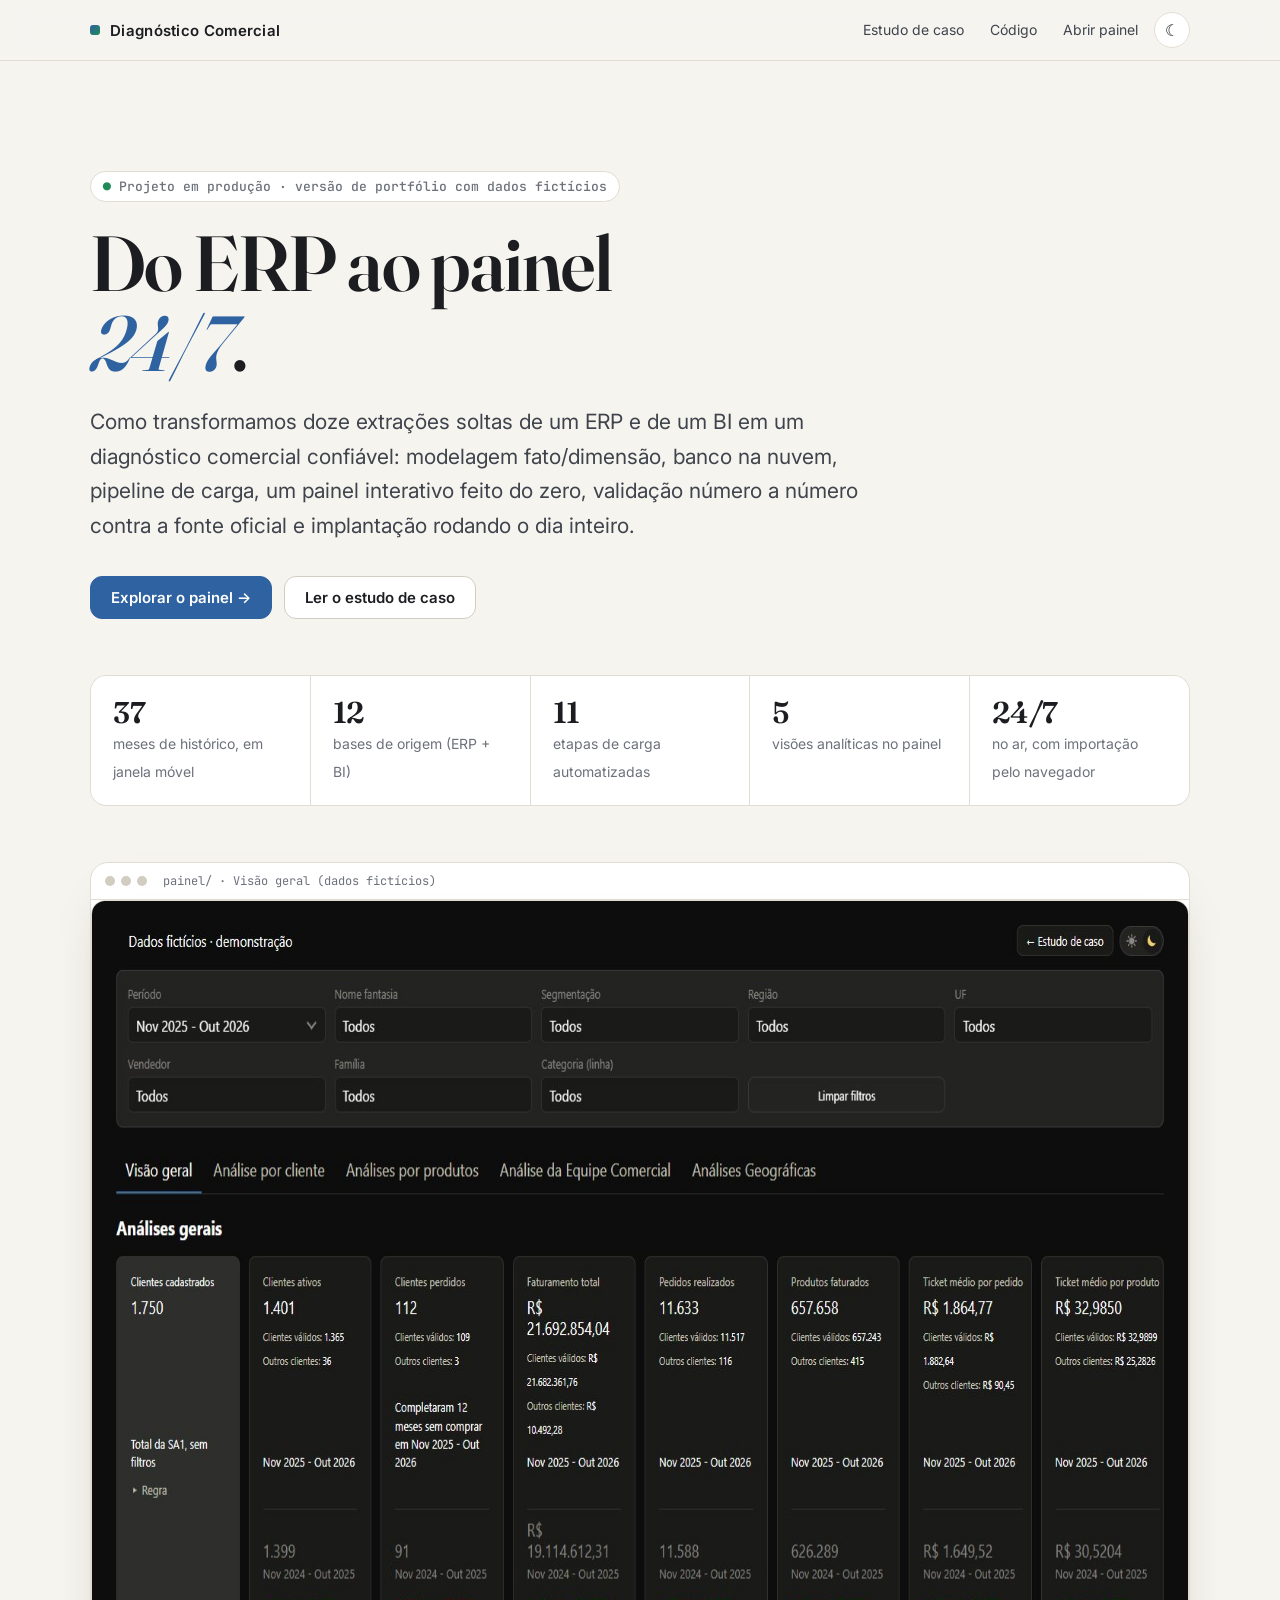
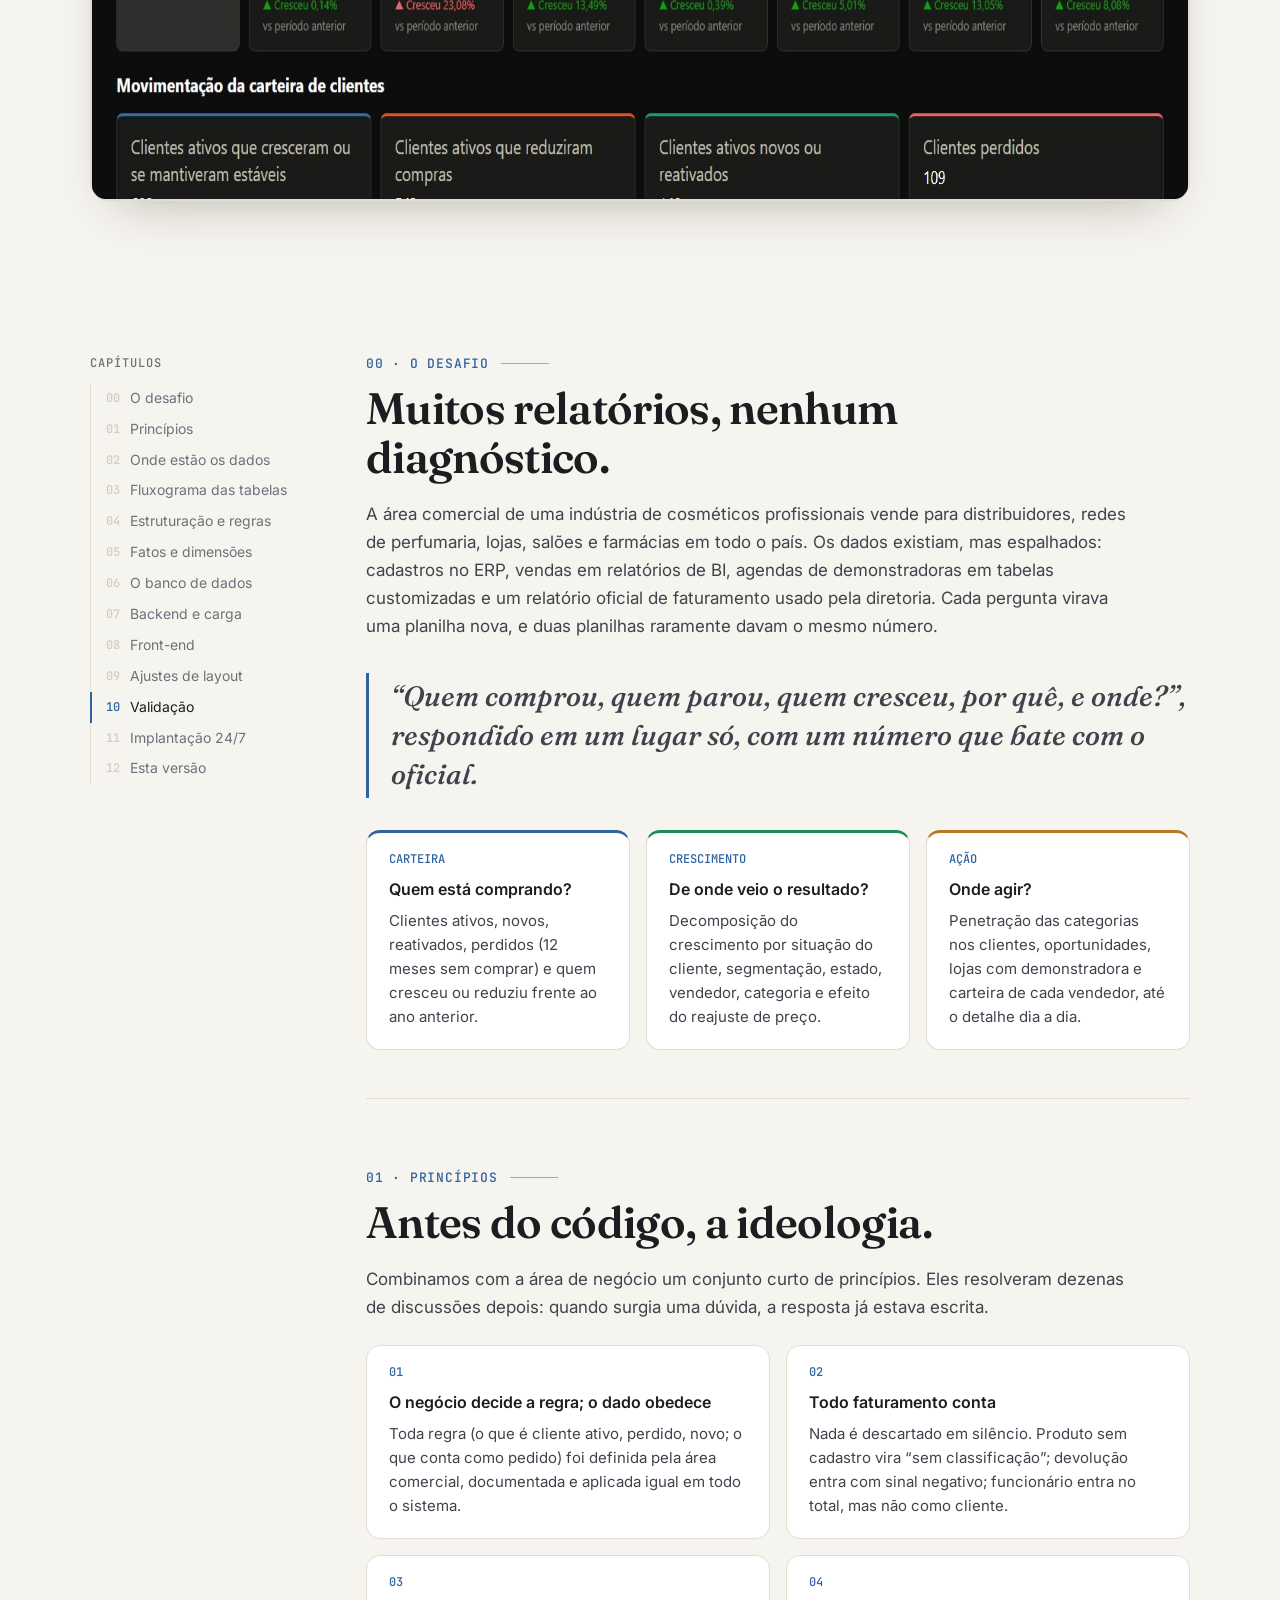
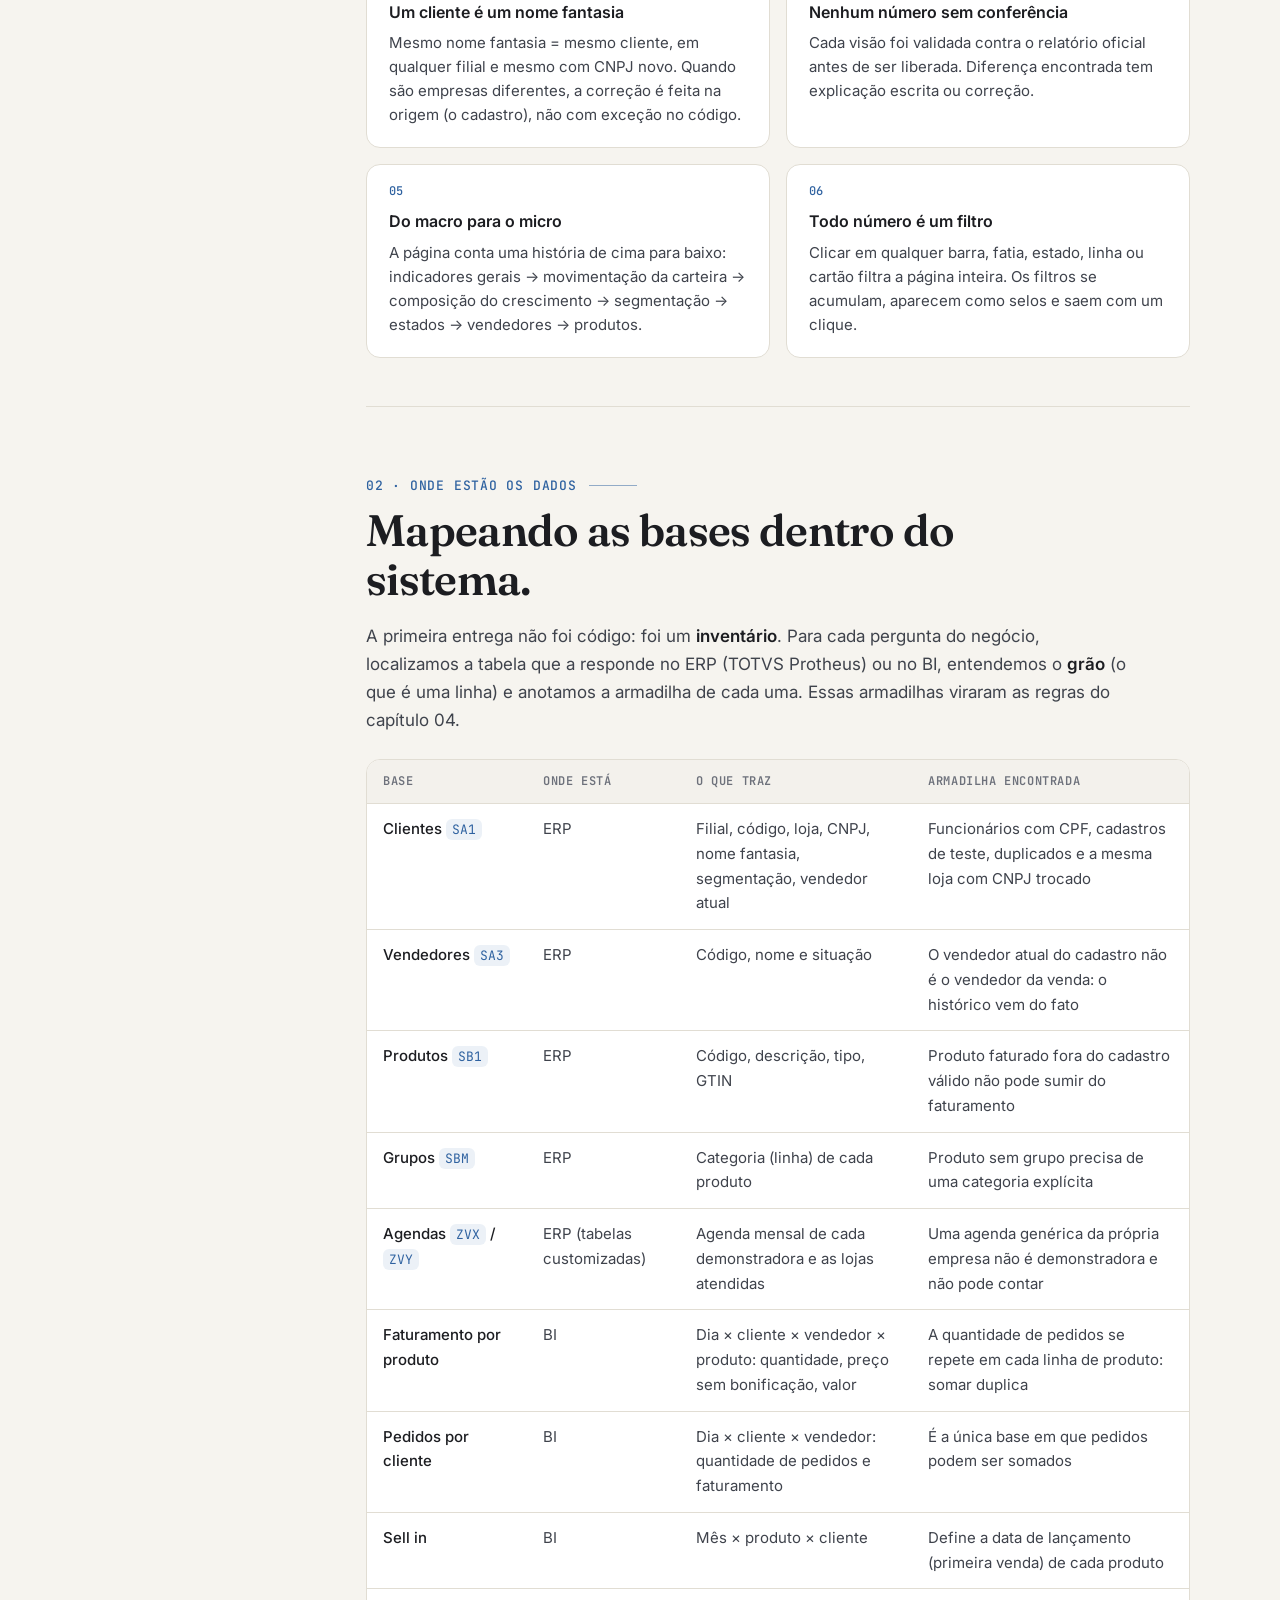
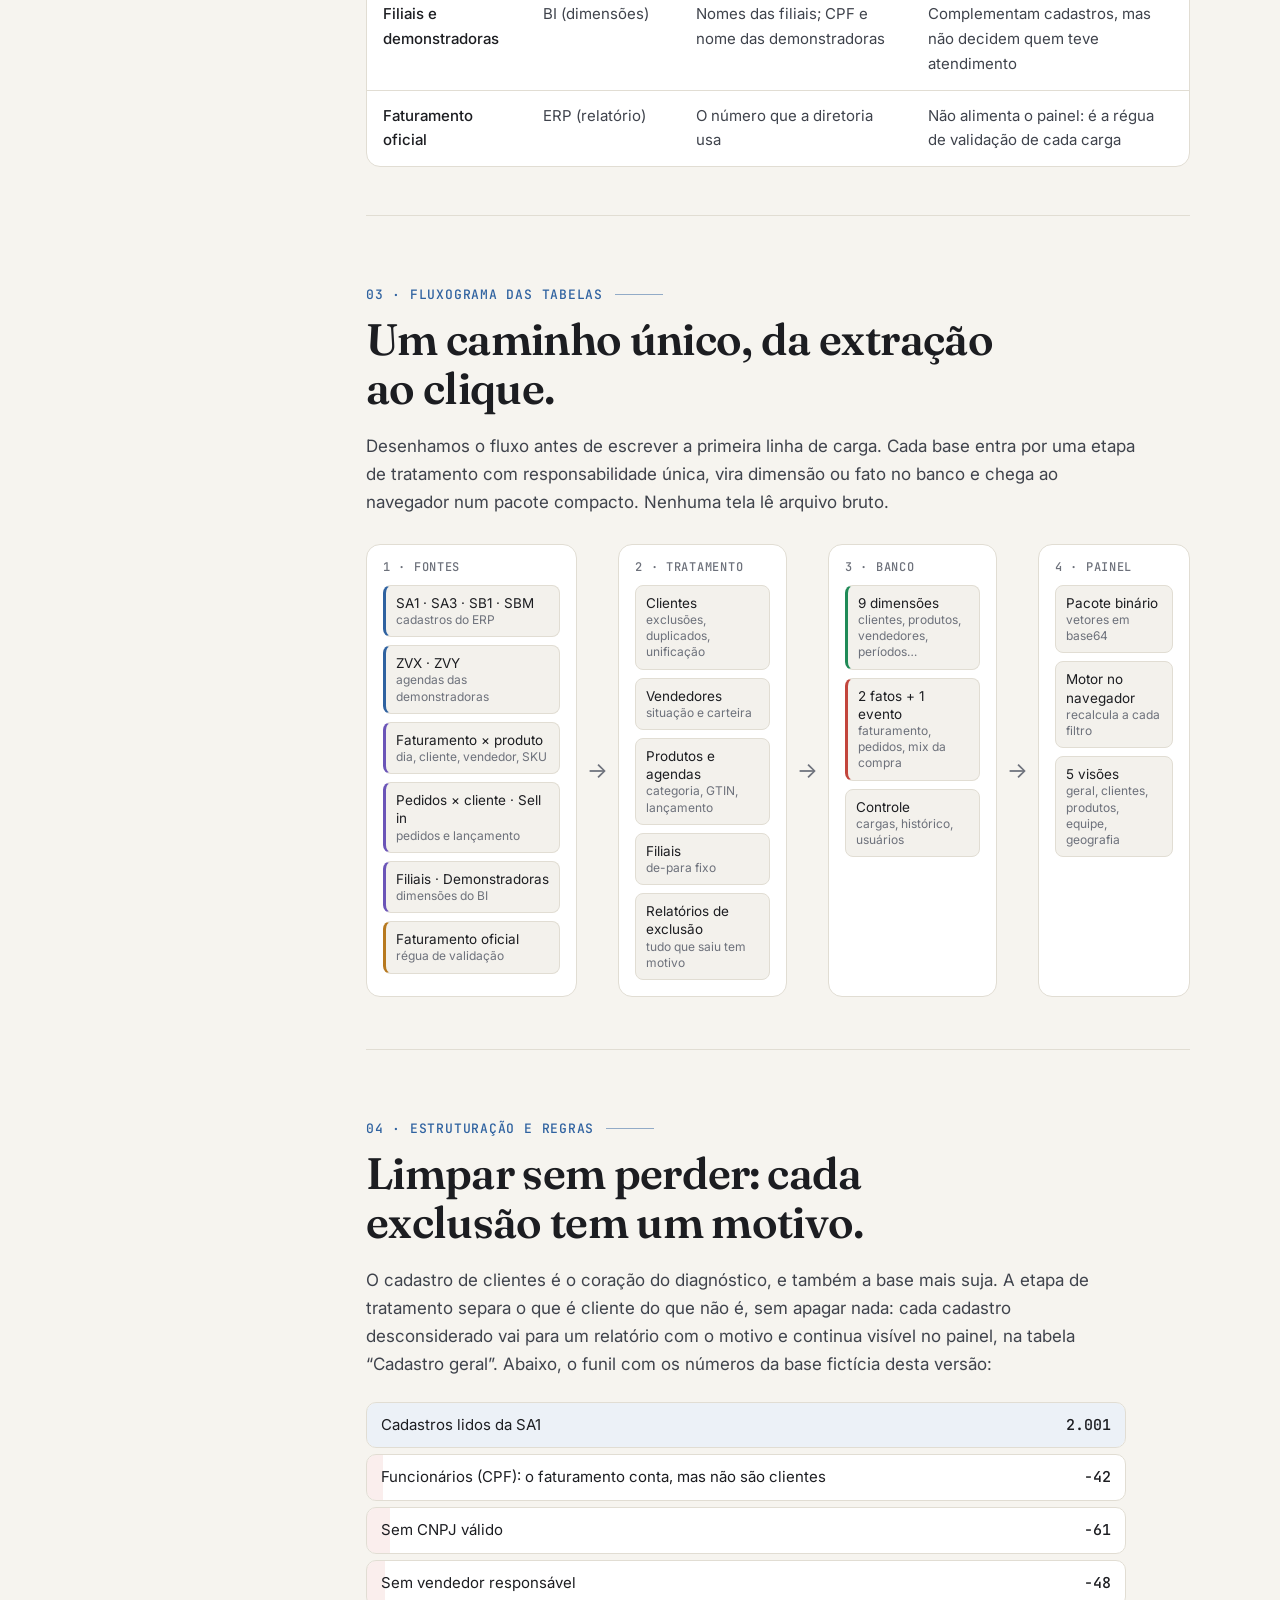
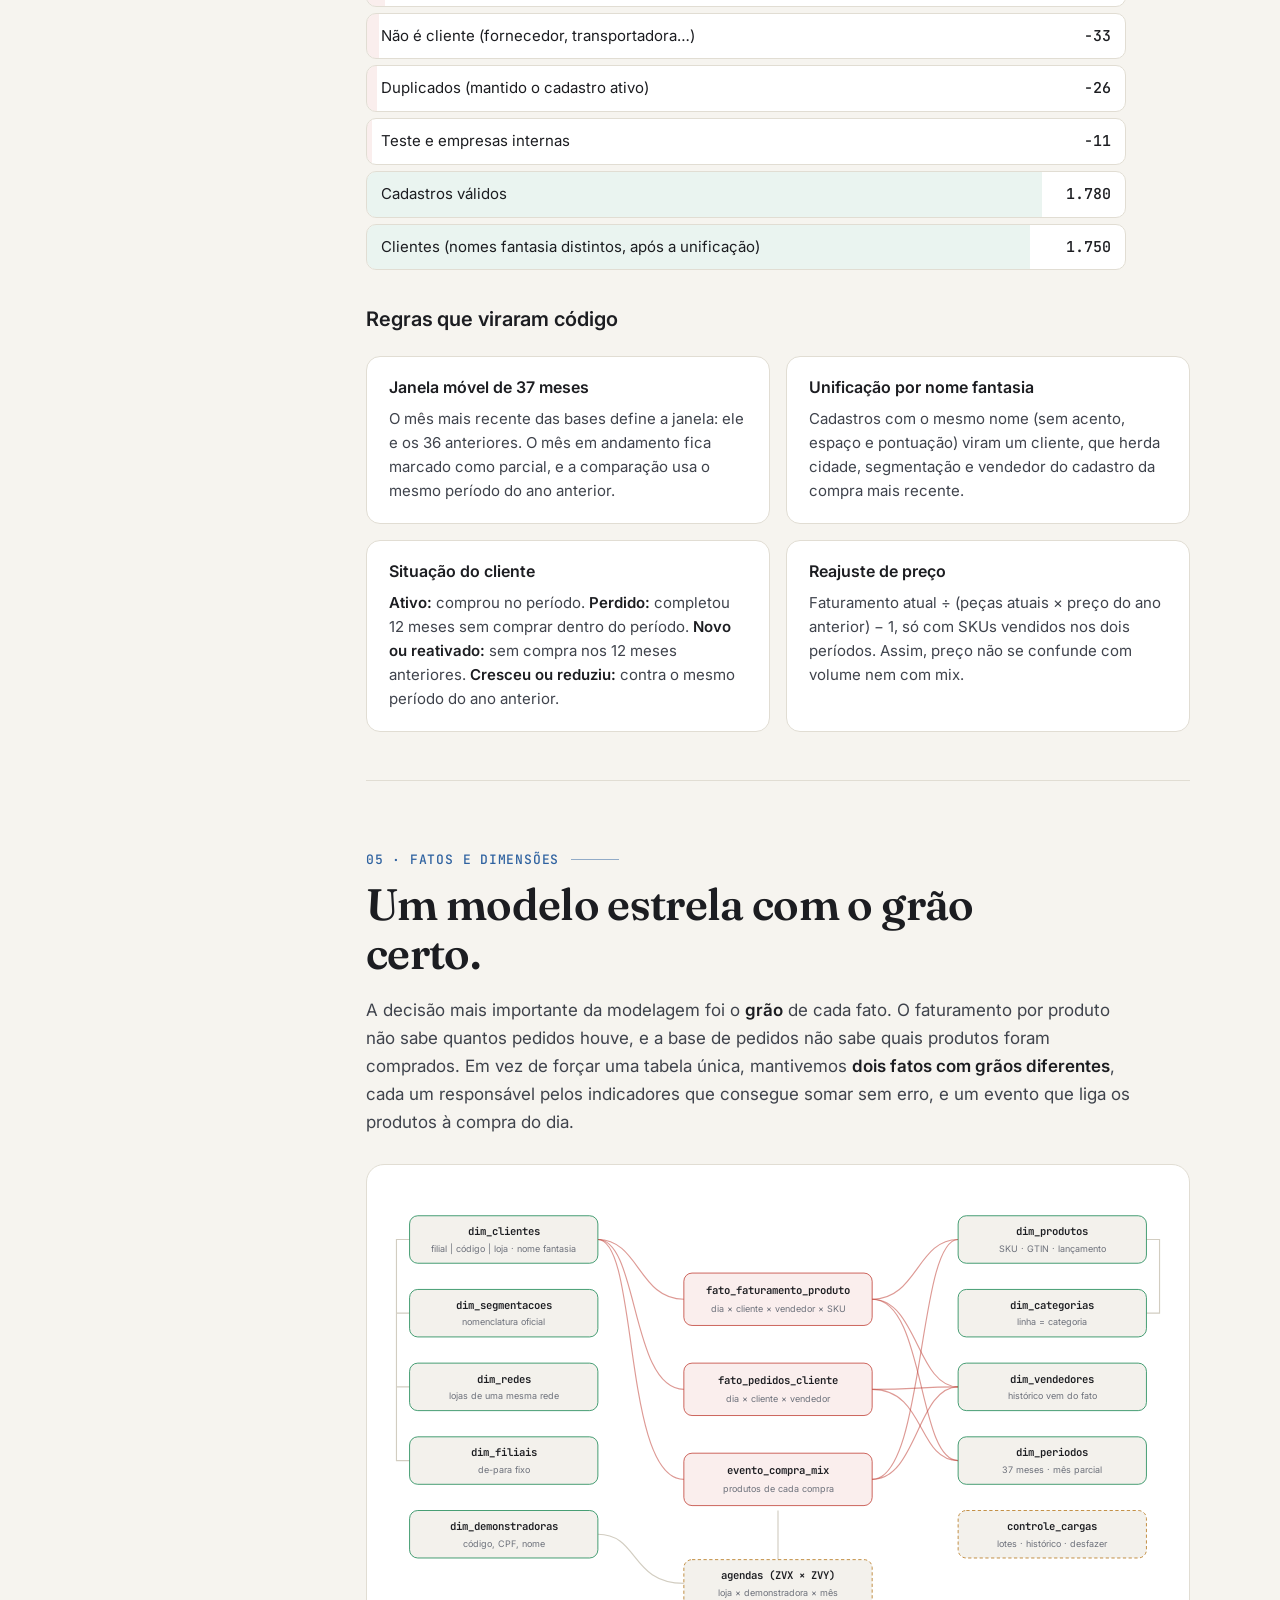
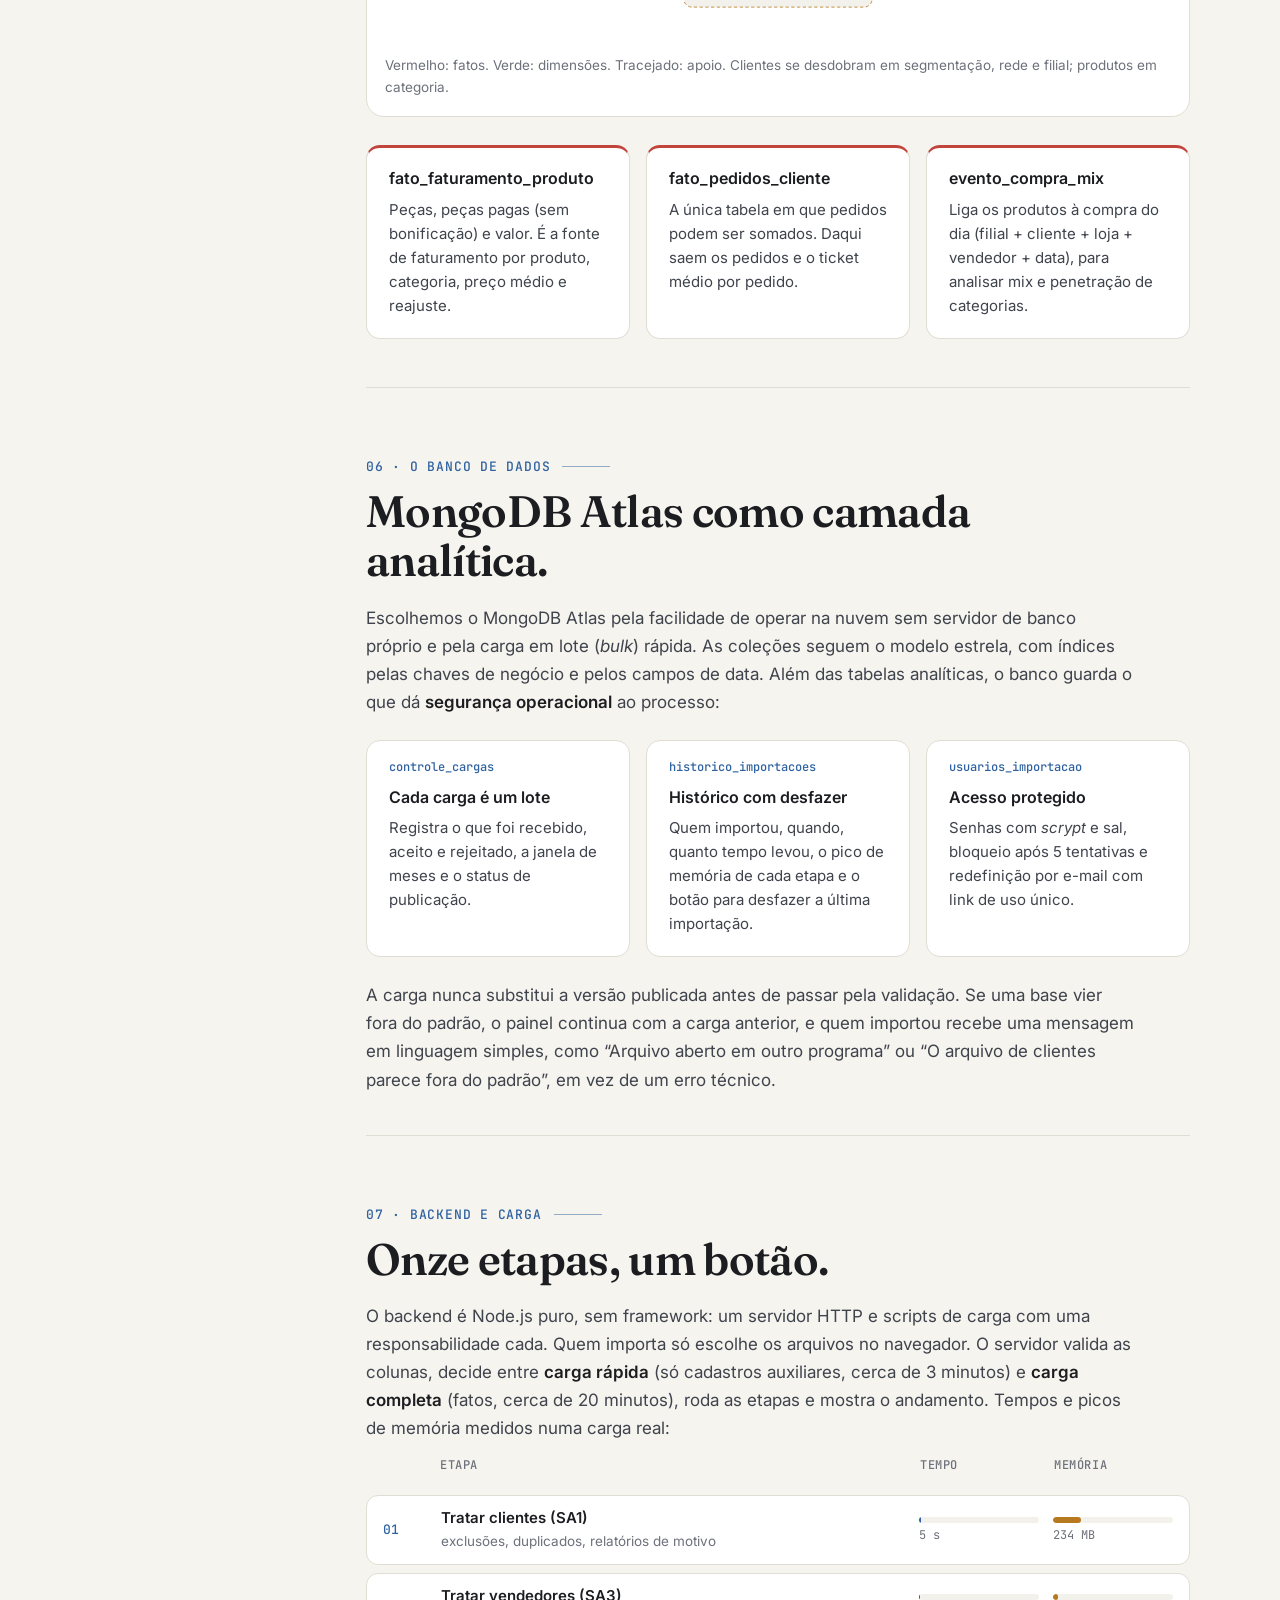
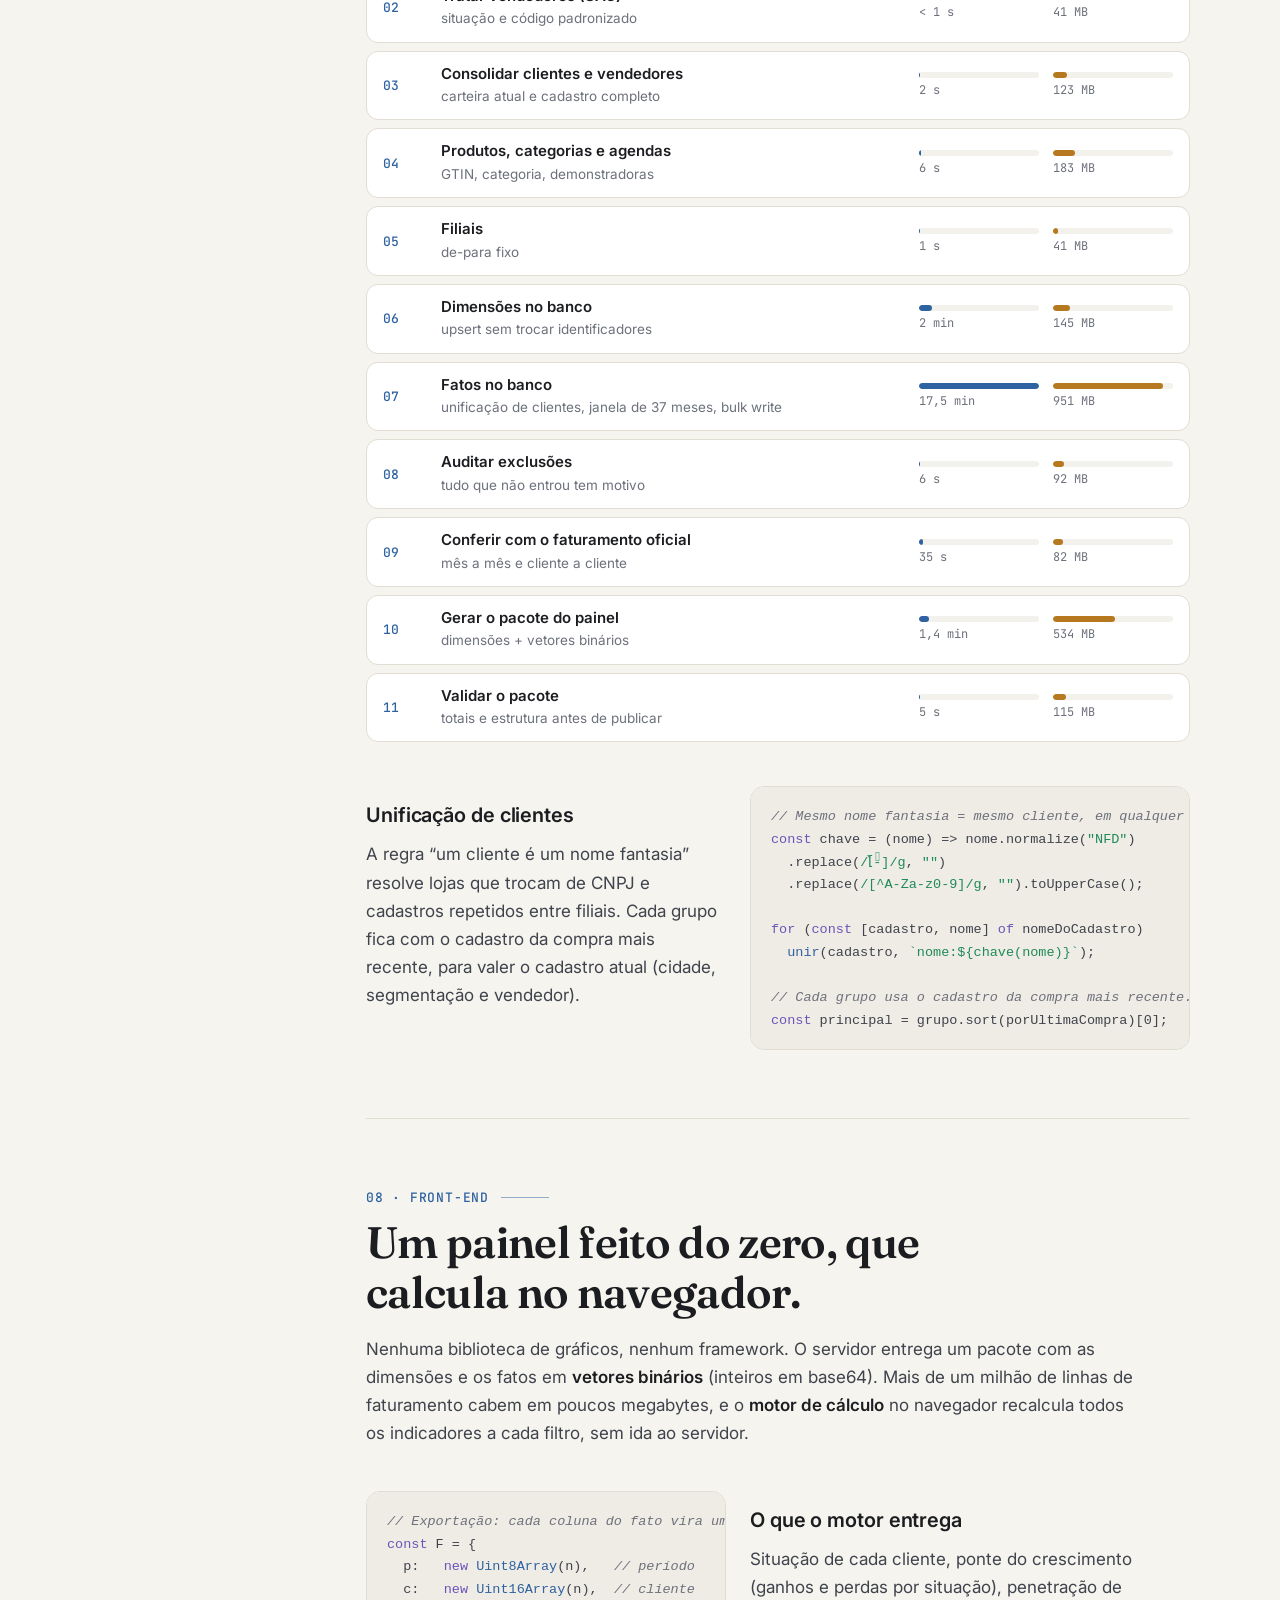
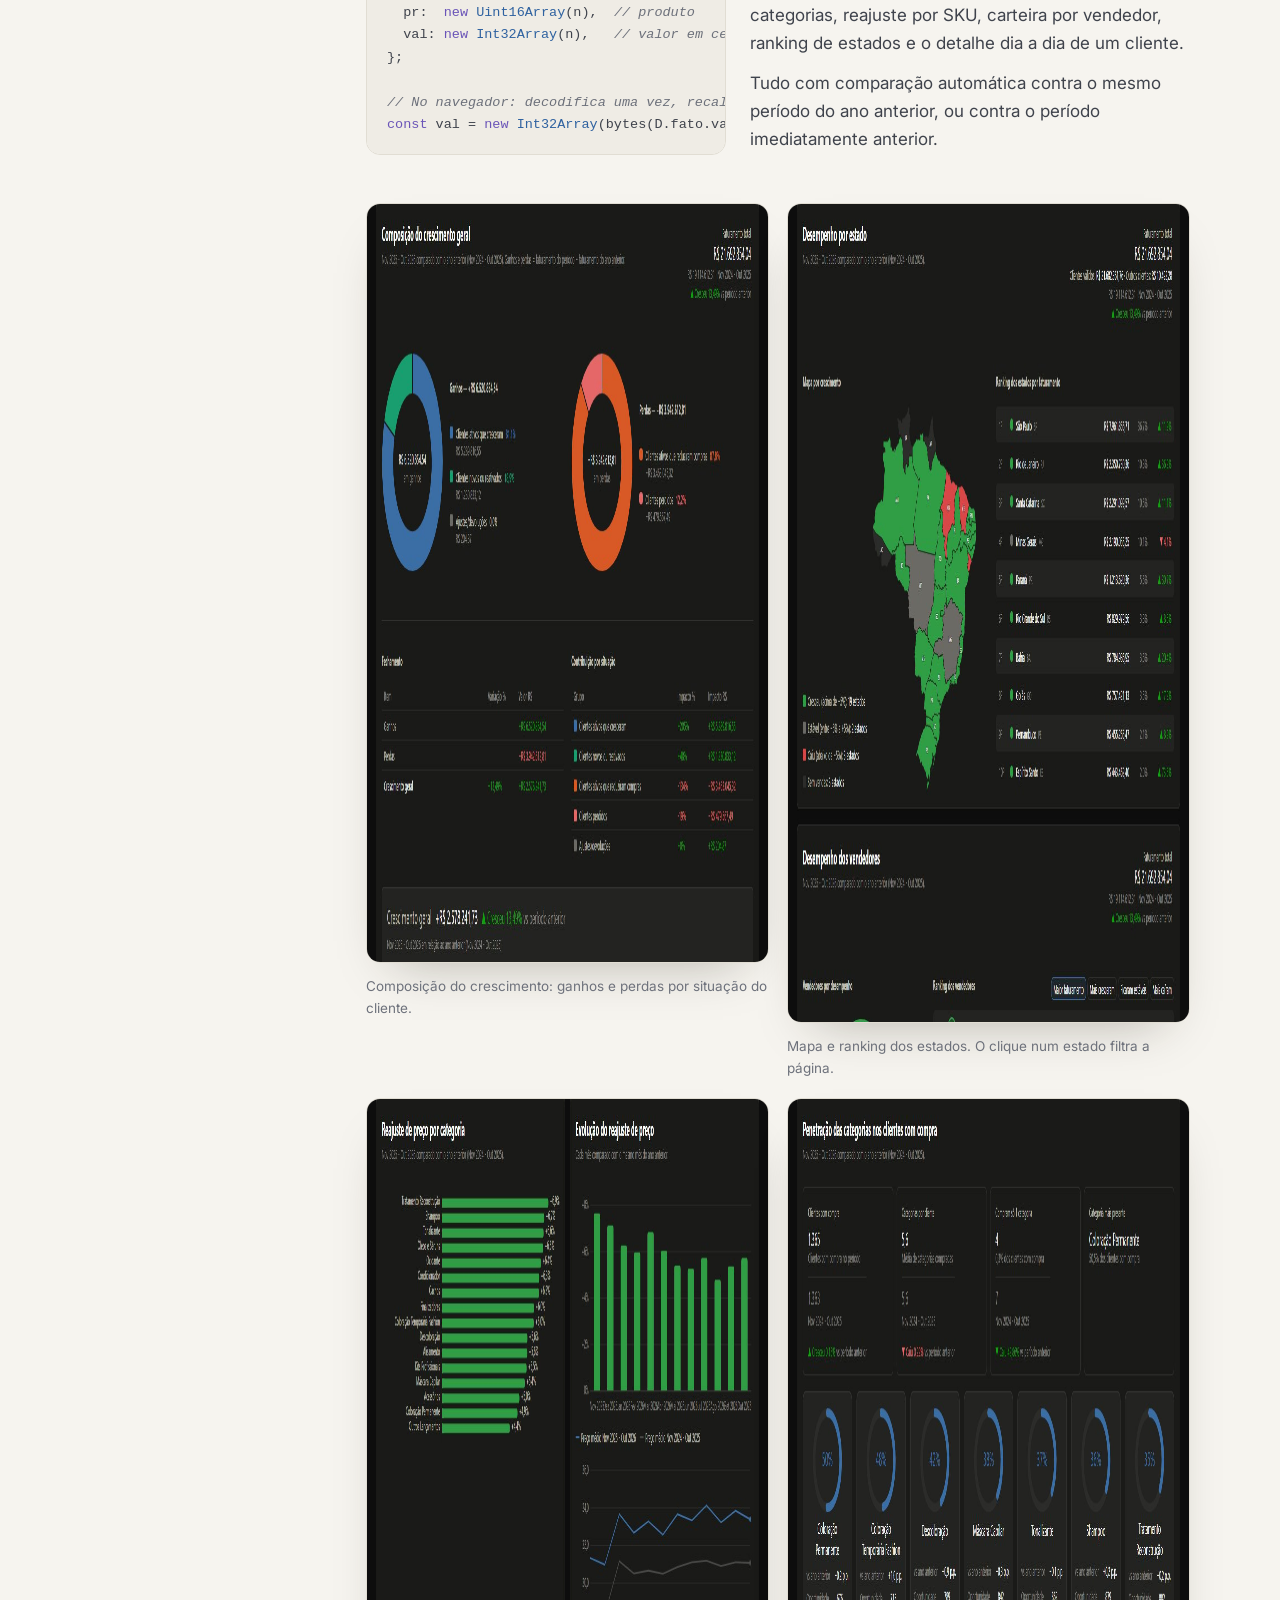
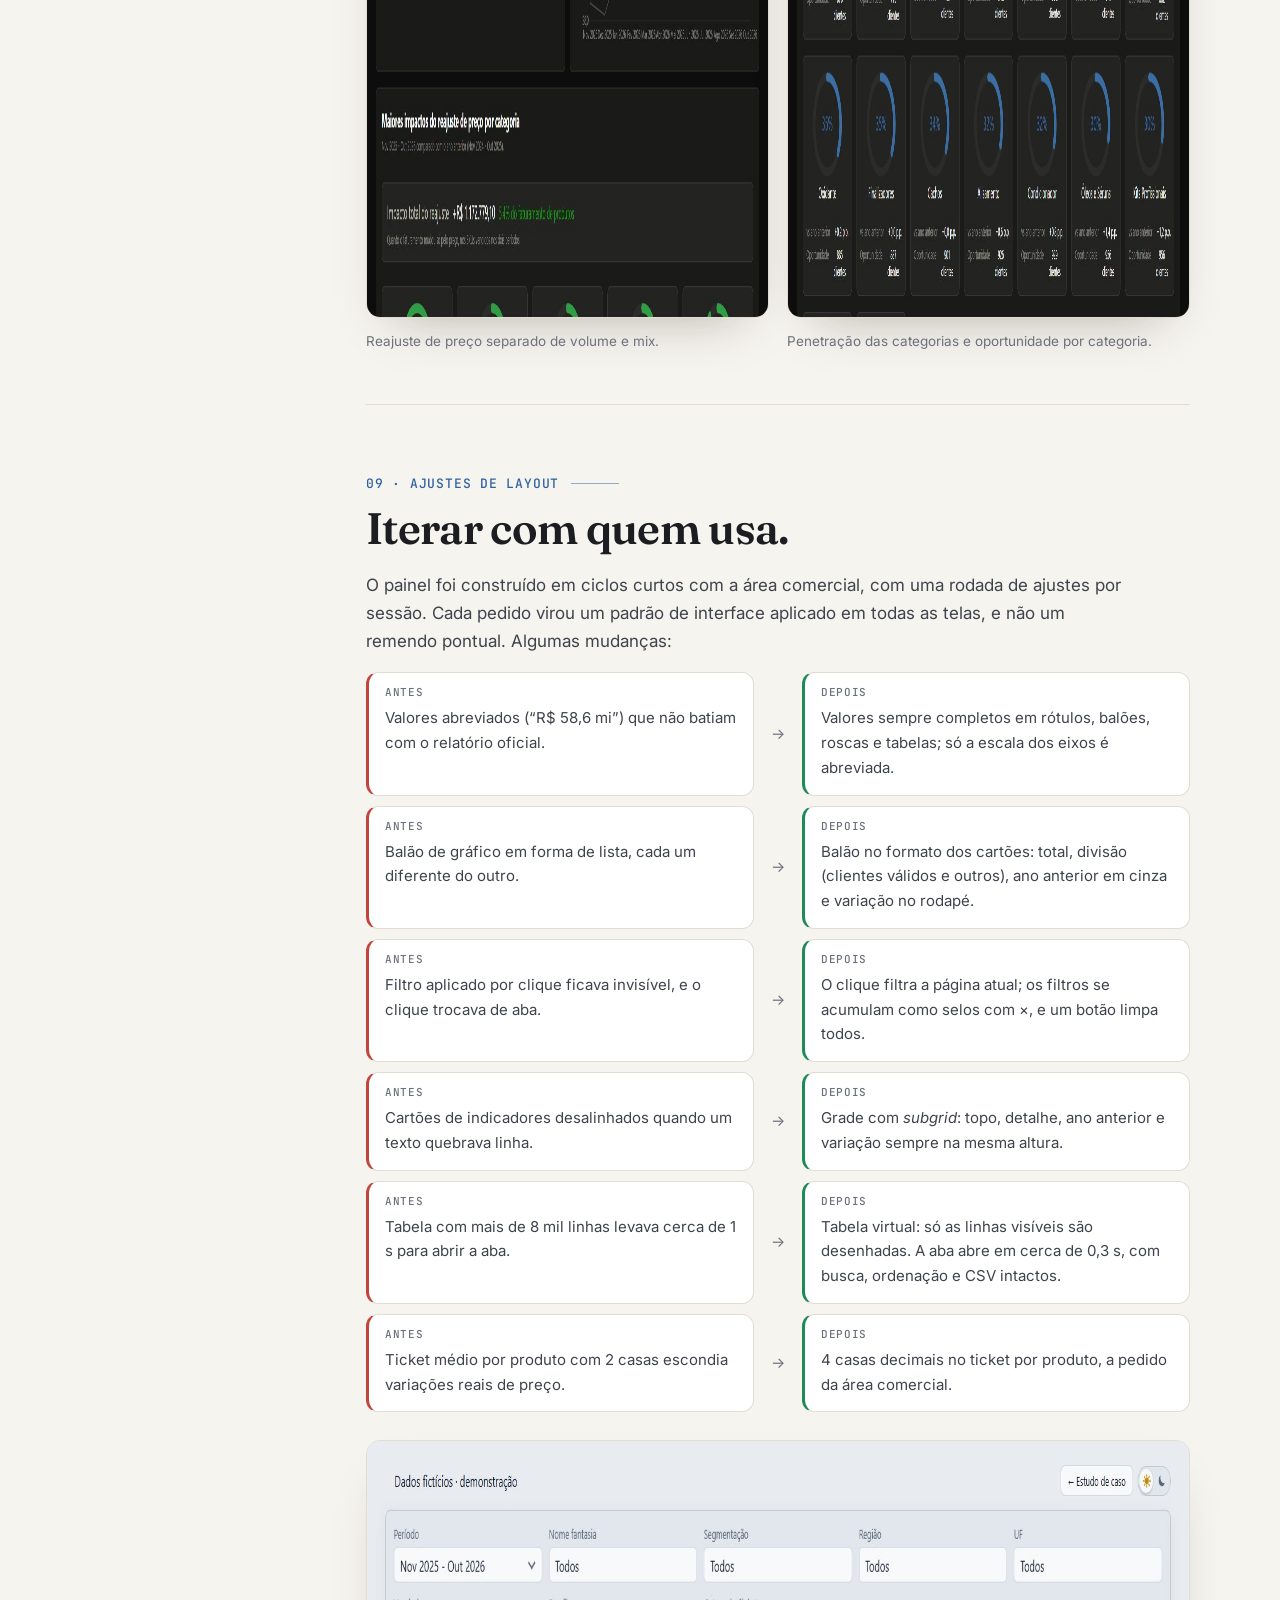
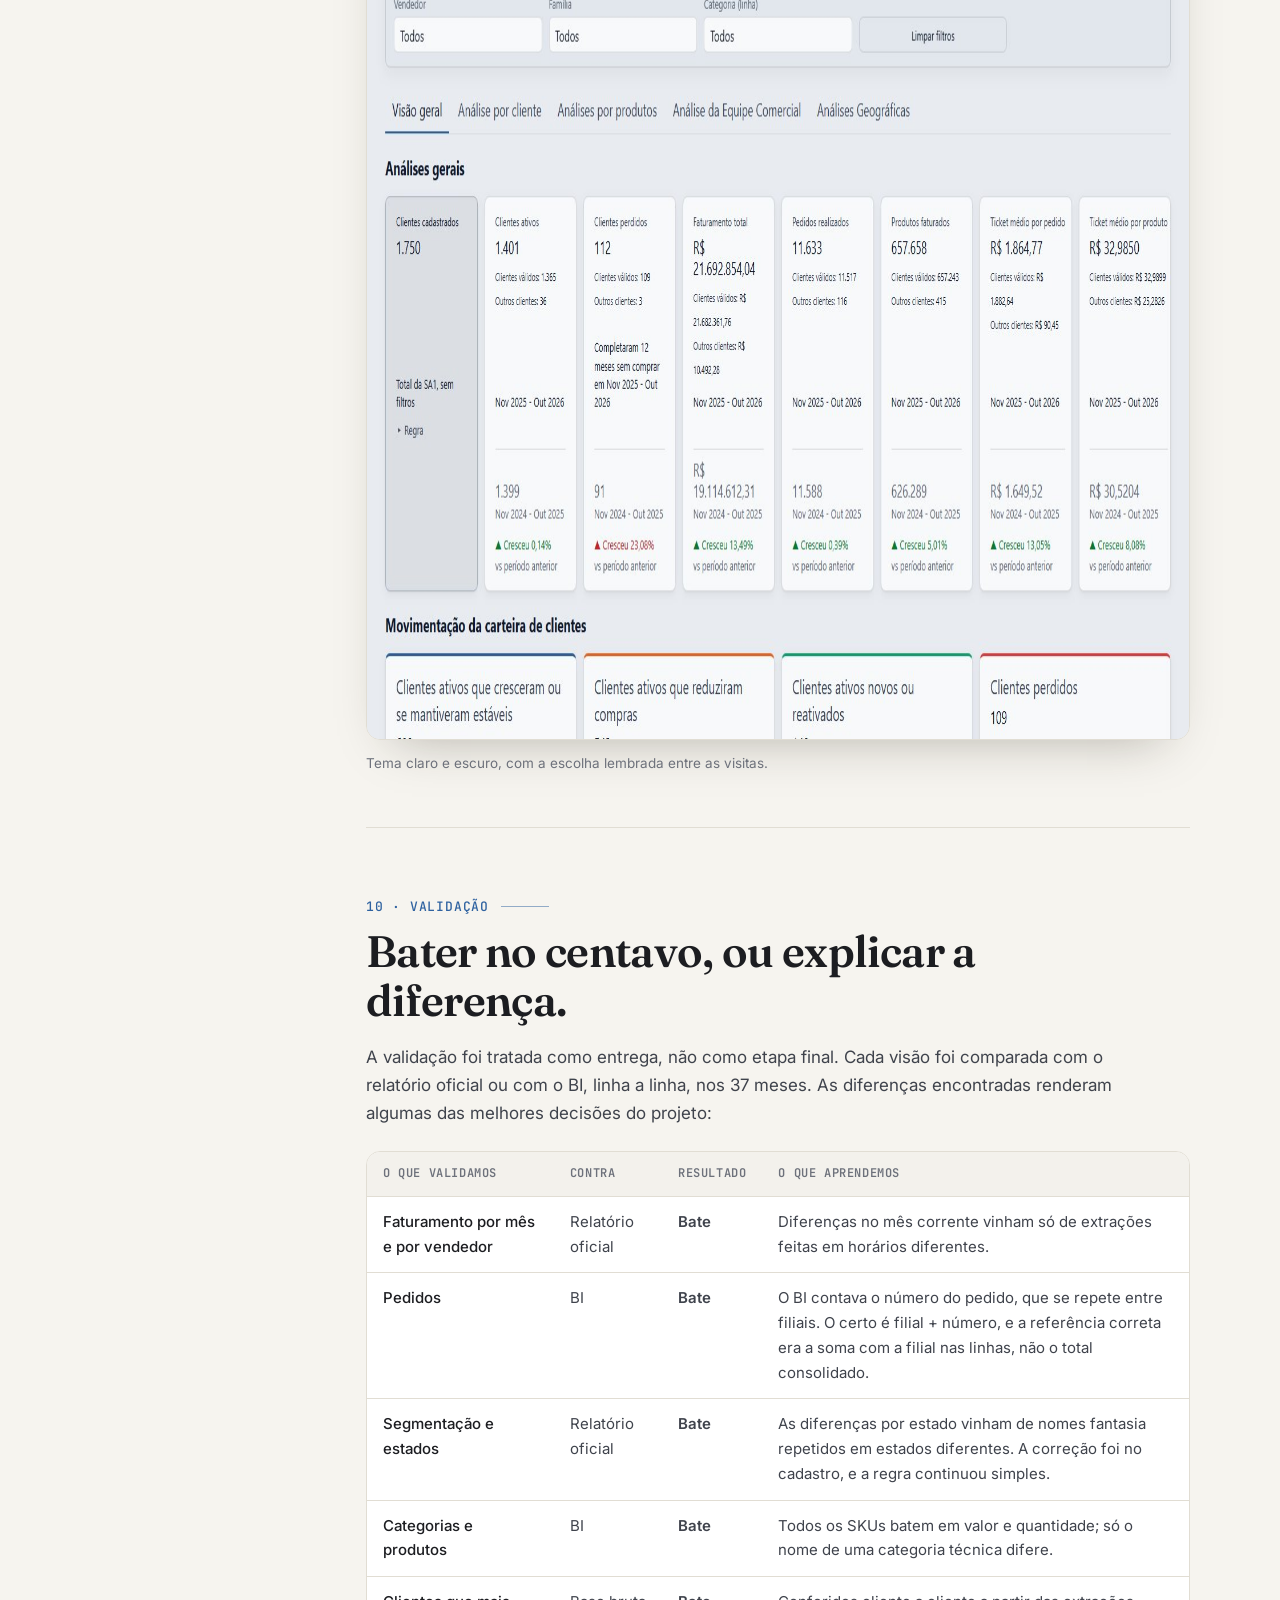
==== index.html @ 77e6d470 "Estudo de caso e painel de demonstração do Diagnóstico Comercial (dados fictícios) Co-Authored-By: C" ====
<!doctype html>
<html lang="pt-BR">
<head>
  <meta charset="utf-8">
  <meta name="viewport" content="width=device-width, initial-scale=1">
  <title>Diagnóstico Comercial · Estudo de caso</title>
  <meta name="description" content="Estudo de caso: do ERP a um painel comercial 24/7. Descoberta das bases, modelagem fato/dimensão, banco, backend, front-end, validação e implantação. Dados fictícios.">
  <meta property="og:title" content="Diagnóstico Comercial · do ERP ao painel 24/7">
  <meta property="og:description" content="Estudo de caso completo de um painel de sell-in: modelagem, pipeline, front-end, validação e implantação.">
  <meta property="og:image" content="assets/painel-visao-geral.jpg">
  <link rel="preconnect" href="https://fonts.googleapis.com">
  <link rel="preconnect" href="https://fonts.gstatic.com" crossorigin>
  <link href="https://fonts.googleapis.com/css2?family=Fraunces:ital,opsz,wght@0,9..144,500;0,9..144,600;1,9..144,500&family=Inter:wght@400;500;600&family=JetBrains+Mono:wght@400;500&display=swap" rel="stylesheet">
  <link rel="stylesheet" href="assets/estudo.css">
</head>
<body>
  <header class="topo">
    <div class="wrap">
      <a class="marca" href="#inicio"><i></i>Diagnóstico Comercial</a>
      <nav>
        <a class="opcional" href="#c00">Estudo de caso</a>
        <a class="opcional" href="https://github.com/lariantunez/Diagnostico-Comercial">Código</a>
        <a href="painel/">Abrir painel</a>
        <button class="btn-tema" id="tema" type="button" aria-label="Trocar tema">☀</button>
      </nav>
      <span class="progresso"></span>
    </div>
  </header>

  <main id="inicio">
    <section class="abertura">
      <div class="wrap">
        <span class="selo-topo"><b>●</b> Projeto em produção · versão de portfólio com dados fictícios</span>
        <h1>Do ERP ao painel <em>24/7</em>.</h1>
        <p class="lead">Como transformamos doze extrações soltas de um ERP e de um BI em um diagnóstico comercial confiável: modelagem fato/dimensão, banco na nuvem, pipeline de carga, um painel interativo feito do zero, validação número a número contra a fonte oficial e implantação rodando o dia inteiro.</p>
        <div class="acoes">
          <a class="btn primario" href="painel/">Explorar o painel →</a>
          <a class="btn" href="#c00">Ler o estudo de caso</a>
        </div>
        <div class="numeros">
          <div><strong>37</strong><span>meses de histórico, em janela móvel</span></div>
          <div><strong>12</strong><span>bases de origem (ERP + BI)</span></div>
          <div><strong>11</strong><span>etapas de carga automatizadas</span></div>
          <div><strong>5</strong><span>visões analíticas no painel</span></div>
          <div><strong>24/7</strong><span>no ar, com importação pelo navegador</span></div>
        </div>
        <figure class="vitrine">
          <div class="barra-janela"><i></i><i></i><i></i><span>painel/ · Visão geral (dados fictícios)</span></div>
          <img src="assets/painel-visao-geral.jpg" alt="Visão geral do painel: filtros no topo, cartões de clientes, faturamento, pedidos e tickets com comparação ao ano anterior" width="1440" height="900">
        </figure>
      </div>
    </section>

    <div class="wrap livro">
      <aside class="indice" aria-label="Capítulos">
        <p>Capítulos</p>
        <ol>
          <li><a href="#c00"><b>00</b>O desafio</a></li>
          <li><a href="#c01"><b>01</b>Princípios</a></li>
          <li><a href="#c02"><b>02</b>Onde estão os dados</a></li>
          <li><a href="#c03"><b>03</b>Fluxograma das tabelas</a></li>
          <li><a href="#c04"><b>04</b>Estruturação e regras</a></li>
          <li><a href="#c05"><b>05</b>Fatos e dimensões</a></li>
          <li><a href="#c06"><b>06</b>O banco de dados</a></li>
          <li><a href="#c07"><b>07</b>Backend e carga</a></li>
          <li><a href="#c08"><b>08</b>Front-end</a></li>
          <li><a href="#c09"><b>09</b>Ajustes de layout</a></li>
          <li><a href="#c10"><b>10</b>Validação</a></li>
          <li><a href="#c11"><b>11</b>Implantação 24/7</a></li>
          <li><a href="#c12"><b>12</b>Esta versão</a></li>
        </ol>
      </aside>

      <div class="capitulos">
        <!-- 00 -->
        <section class="capitulo" id="c00">
          <span class="rotulo-cap">00 · O desafio</span>
          <h2>Muitos relatórios, nenhum diagnóstico.</h2>
          <p>A área comercial de uma indústria de cosméticos profissionais vende para distribuidores, redes de perfumaria, lojas, salões e farmácias em todo o país. Os dados existiam, mas espalhados: cadastros no ERP, vendas em relatórios de BI, agendas de demonstradoras em tabelas customizadas e um relatório oficial de faturamento usado pela diretoria. Cada pergunta virava uma planilha nova, e duas planilhas raramente davam o mesmo número.</p>
          <p class="destaque revelar">“Quem comprou, quem parou, quem cresceu, por quê, e onde?”, respondido em um lugar só, com um número que bate com o oficial.</p>
          <div class="grade g3 revelar">
            <div class="cartao azul"><span class="num">CARTEIRA</span><h4>Quem está comprando?</h4><p>Clientes ativos, novos, reativados, perdidos (12 meses sem comprar) e quem cresceu ou reduziu frente ao ano anterior.</p></div>
            <div class="cartao verde"><span class="num">CRESCIMENTO</span><h4>De onde veio o resultado?</h4><p>Decomposição do crescimento por situação do cliente, segmentação, estado, vendedor, categoria e efeito do reajuste de preço.</p></div>
            <div class="cartao ambar"><span class="num">AÇÃO</span><h4>Onde agir?</h4><p>Penetração das categorias nos clientes, oportunidades, lojas com demonstradora e carteira de cada vendedor, até o detalhe dia a dia.</p></div>
          </div>
        </section>

        <!-- 01 -->
        <section class="capitulo" id="c01">
          <span class="rotulo-cap">01 · Princípios</span>
          <h2>Antes do código, a ideologia.</h2>
          <p>Combinamos com a área de negócio um conjunto curto de princípios. Eles resolveram dezenas de discussões depois: quando surgia uma dúvida, a resposta já estava escrita.</p>
          <div class="grade g2 revelar">
            <div class="cartao"><span class="num">01</span><h4>O negócio decide a regra; o dado obedece</h4><p>Toda regra (o que é cliente ativo, perdido, novo; o que conta como pedido) foi definida pela área comercial, documentada e aplicada igual em todo o sistema.</p></div>
            <div class="cartao"><span class="num">02</span><h4>Todo faturamento conta</h4><p>Nada é descartado em silêncio. Produto sem cadastro vira “sem classificação”; devolução entra com sinal negativo; funcionário entra no total, mas não como cliente.</p></div>
            <div class="cartao"><span class="num">03</span><h4>Um cliente é um nome fantasia</h4><p>Mesmo nome fantasia = mesmo cliente, em qualquer filial e mesmo com CNPJ novo. Quando são empresas diferentes, a correção é feita na origem (o cadastro), não com exceção no código.</p></div>
            <div class="cartao"><span class="num">04</span><h4>Nenhum número sem conferência</h4><p>Cada visão foi validada contra o relatório oficial antes de ser liberada. Diferença encontrada tem explicação escrita ou correção.</p></div>
            <div class="cartao"><span class="num">05</span><h4>Do macro para o micro</h4><p>A página conta uma história de cima para baixo: indicadores gerais → movimentação da carteira → composição do crescimento → segmentação → estados → vendedores → produtos.</p></div>
            <div class="cartao"><span class="num">06</span><h4>Todo número é um filtro</h4><p>Clicar em qualquer barra, fatia, estado, linha ou cartão filtra a página inteira. Os filtros se acumulam, aparecem como selos e saem com um clique.</p></div>
          </div>
        </section>

        <!-- 02 -->
        <section class="capitulo" id="c02">
          <span class="rotulo-cap">02 · Onde estão os dados</span>
          <h2>Mapeando as bases dentro do sistema.</h2>
          <p>A primeira entrega não foi código: foi um <strong>inventário</strong>. Para cada pergunta do negócio, localizamos a tabela que a responde no ERP (TOTVS Protheus) ou no BI, entendemos o <strong>grão</strong> (o que é uma linha) e anotamos a armadilha de cada uma. Essas armadilhas viraram as regras do capítulo 04.</p>
          <div class="tabela-rolagem revelar">
            <table class="tabela">
              <thead><tr><th>Base</th><th>Onde está</th><th>O que traz</th><th>Armadilha encontrada</th></tr></thead>
              <tbody>
                <tr><td>Clientes <code>SA1</code></td><td>ERP</td><td>Filial, código, loja, CNPJ, nome fantasia, segmentação, vendedor atual</td><td>Funcionários com CPF, cadastros de teste, duplicados e a mesma loja com CNPJ trocado</td></tr>
                <tr><td>Vendedores <code>SA3</code></td><td>ERP</td><td>Código, nome e situação</td><td>O vendedor atual do cadastro não é o vendedor da venda: o histórico vem do fato</td></tr>
                <tr><td>Produtos <code>SB1</code></td><td>ERP</td><td>Código, descrição, tipo, GTIN</td><td>Produto faturado fora do cadastro válido não pode sumir do faturamento</td></tr>
                <tr><td>Grupos <code>SBM</code></td><td>ERP</td><td>Categoria (linha) de cada produto</td><td>Produto sem grupo precisa de uma categoria explícita</td></tr>
                <tr><td>Agendas <code>ZVX</code> / <code>ZVY</code></td><td>ERP (tabelas customizadas)</td><td>Agenda mensal de cada demonstradora e as lojas atendidas</td><td>Uma agenda genérica da própria empresa não é demonstradora e não pode contar</td></tr>
                <tr><td>Faturamento por produto</td><td>BI</td><td>Dia × cliente × vendedor × produto: quantidade, preço sem bonificação, valor</td><td>A quantidade de pedidos se repete em cada linha de produto: somar duplica</td></tr>
                <tr><td>Pedidos por cliente</td><td>BI</td><td>Dia × cliente × vendedor: quantidade de pedidos e faturamento</td><td>É a única base em que pedidos podem ser somados</td></tr>
                <tr><td>Sell in</td><td>BI</td><td>Mês × produto × cliente</td><td>Define a data de lançamento (primeira venda) de cada produto</td></tr>
                <tr><td>Filiais e demonstradoras</td><td>BI (dimensões)</td><td>Nomes das filiais; CPF e nome das demonstradoras</td><td>Complementam cadastros, mas não decidem quem teve atendimento</td></tr>
                <tr><td>Faturamento oficial</td><td>ERP (relatório)</td><td>O número que a diretoria usa</td><td>Não alimenta o painel: é a régua de validação de cada carga</td></tr>
              </tbody>
            </table>
          </div>
        </section>

        <!-- 03 -->
        <section class="capitulo" id="c03">
          <span class="rotulo-cap">03 · Fluxograma das tabelas</span>
          <h2>Um caminho único, da extração ao clique.</h2>
          <p>Desenhamos o fluxo antes de escrever a primeira linha de carga. Cada base entra por uma etapa de tratamento com responsabilidade única, vira dimensão ou fato no banco e chega ao navegador num pacote compacto. Nenhuma tela lê arquivo bruto.</p>
          <div class="fluxo revelar" role="img" aria-label="Fluxo: fontes do ERP e do BI, tratamento, banco com dimensões e fatos, pacote do painel e painel">
            <div class="coluna"><b>1 · Fontes</b>
              <div class="item erp">SA1 · SA3 · SB1 · SBM<small>cadastros do ERP</small></div>
              <div class="item erp">ZVX · ZVY<small>agendas das demonstradoras</small></div>
              <div class="item bi">Faturamento × produto<small>dia, cliente, vendedor, SKU</small></div>
              <div class="item bi">Pedidos × cliente · Sell in<small>pedidos e lançamento</small></div>
              <div class="item bi">Filiais · Demonstradoras<small>dimensões do BI</small></div>
              <div class="item adv">Faturamento oficial<small>régua de validação</small></div>
            </div>
            <div class="seta">→</div>
            <div class="coluna"><b>2 · Tratamento</b>
              <div class="item">Clientes<small>exclusões, duplicados, unificação</small></div>
              <div class="item">Vendedores<small>situação e carteira</small></div>
              <div class="item">Produtos e agendas<small>categoria, GTIN, lançamento</small></div>
              <div class="item">Filiais<small>de-para fixo</small></div>
              <div class="item">Relatórios de exclusão<small>tudo que saiu tem motivo</small></div>
            </div>
            <div class="seta">→</div>
            <div class="coluna"><b>3 · Banco</b>
              <div class="item dim">9 dimensões<small>clientes, produtos, vendedores, períodos…</small></div>
              <div class="item fato">2 fatos + 1 evento<small>faturamento, pedidos, mix da compra</small></div>
              <div class="item">Controle<small>cargas, histórico, usuários</small></div>
            </div>
            <div class="seta">→</div>
            <div class="coluna"><b>4 · Painel</b>
              <div class="item">Pacote binário<small>vetores em base64</small></div>
              <div class="item">Motor no navegador<small>recalcula a cada filtro</small></div>
              <div class="item">5 visões<small>geral, clientes, produtos, equipe, geografia</small></div>
            </div>
          </div>
        </section>

        <!-- 04 -->
        <section class="capitulo" id="c04">
          <span class="rotulo-cap">04 · Estruturação e regras</span>
          <h2>Limpar sem perder: cada exclusão tem um motivo.</h2>
          <p>O cadastro de clientes é o coração do diagnóstico, e também a base mais suja. A etapa de tratamento separa o que é cliente do que não é, sem apagar nada: cada cadastro desconsiderado vai para um relatório com o motivo e continua visível no painel, na tabela “Cadastro geral”. Abaixo, o funil com os números da base fictícia desta versão:</p>
          <div class="funil revelar">
            <div style="--w:100%"><span>Cadastros lidos da SA1</span><b>2.001</b></div>
            <div class="sai" style="--w:2.1%"><span>Funcionários (CPF): o faturamento conta, mas não são clientes</span><b>−42</b></div>
            <div class="sai" style="--w:3%"><span>Sem CNPJ válido</span><b>−61</b></div>
            <div class="sai" style="--w:2.4%"><span>Sem vendedor responsável</span><b>−48</b></div>
            <div class="sai" style="--w:1.6%"><span>Não é cliente (fornecedor, transportadora…)</span><b>−33</b></div>
            <div class="sai" style="--w:1.3%"><span>Duplicados (mantido o cadastro ativo)</span><b>−26</b></div>
            <div class="sai" style="--w:0.6%"><span>Teste e empresas internas</span><b>−11</b></div>
            <div class="fica" style="--w:89%"><span>Cadastros válidos</span><b>1.780</b></div>
            <div class="fica" style="--w:87.5%"><span>Clientes (nomes fantasia distintos, após a unificação)</span><b>1.750</b></div>
          </div>
          <h3>Regras que viraram código</h3>
          <div class="grade g2 revelar">
            <div class="cartao"><h4>Janela móvel de 37 meses</h4><p>O mês mais recente das bases define a janela: ele e os 36 anteriores. O mês em andamento fica marcado como parcial, e a comparação usa o mesmo período do ano anterior.</p></div>
            <div class="cartao"><h4>Unificação por nome fantasia</h4><p>Cadastros com o mesmo nome (sem acento, espaço e pontuação) viram um cliente, que herda cidade, segmentação e vendedor do cadastro da compra mais recente.</p></div>
            <div class="cartao"><h4>Situação do cliente</h4><p><strong>Ativo:</strong> comprou no período. <strong>Perdido:</strong> completou 12 meses sem comprar dentro do período. <strong>Novo ou reativado:</strong> sem compra nos 12 meses anteriores. <strong>Cresceu ou reduziu:</strong> contra o mesmo período do ano anterior.</p></div>
            <div class="cartao"><h4>Reajuste de preço</h4><p>Faturamento atual ÷ (peças atuais × preço do ano anterior) − 1, só com SKUs vendidos nos dois períodos. Assim, preço não se confunde com volume nem com mix.</p></div>
          </div>
        </section>

        <!-- 05 -->
        <section class="capitulo" id="c05">
          <span class="rotulo-cap">05 · Fatos e dimensões</span>
          <h2>Um modelo estrela com o grão certo.</h2>
          <p>A decisão mais importante da modelagem foi o <strong>grão</strong> de cada fato. O faturamento por produto não sabe quantos pedidos houve, e a base de pedidos não sabe quais produtos foram comprados. Em vez de forçar uma tabela única, mantivemos <strong>dois fatos com grãos diferentes</strong>, cada um responsável pelos indicadores que consegue somar sem erro, e um evento que liga os produtos à compra do dia.</p>
          <figure class="diagrama revelar">
            <svg viewBox="0 0 960 560" role="img" aria-label="Modelo estrela: três tabelas de fato ao centro ligadas a dimensões de clientes, vendedores, produtos e períodos, com dimensões de apoio">
              <g class="ligas">
                <path class="liga forte" d="M365 142 C 310 142, 310 69, 260 69"/><path class="liga forte" d="M365 252 C 300 252, 310 69, 260 69"/><path class="liga forte" d="M365 362 C 290 362, 310 69, 260 69"/>
                <path class="liga forte" d="M595 142 C 650 142, 650 69, 700 69"/><path class="liga forte" d="M595 362 C 660 362, 650 69, 700 69"/>
                <path class="liga forte" d="M595 142 C 650 142, 650 249, 700 249"/><path class="liga forte" d="M595 252 C 650 252, 650 249, 700 249"/><path class="liga forte" d="M595 362 C 650 362, 650 249, 700 249"/>
                <path class="liga forte" d="M595 142 C 660 142, 650 339, 700 339"/><path class="liga forte" d="M595 252 C 660 252, 650 339, 700 339"/>
                <path class="liga" d="M30 69 H14 V339 H30 M14 159 H30 M14 249 H30"/>
                <path class="liga" d="M930 69 H946 V159 H930"/>
                <path class="liga" d="M365 489 C 300 489, 310 429, 260 429"/><path class="liga" d="M480 460 V 400"/>
              </g>
              <g class="no dim"><rect x="30" y="40" width="230" height="58" rx="10"/><text x="145" y="64" text-anchor="middle">dim_clientes</text><text class="sub" x="145" y="84" text-anchor="middle">filial | código | loja · nome fantasia</text></g>
              <g class="no dim"><rect x="30" y="130" width="230" height="58" rx="10"/><text x="145" y="154" text-anchor="middle">dim_segmentacoes</text><text class="sub" x="145" y="174" text-anchor="middle">nomenclatura oficial</text></g>
              <g class="no dim"><rect x="30" y="220" width="230" height="58" rx="10"/><text x="145" y="244" text-anchor="middle">dim_redes</text><text class="sub" x="145" y="264" text-anchor="middle">lojas de uma mesma rede</text></g>
              <g class="no dim"><rect x="30" y="310" width="230" height="58" rx="10"/><text x="145" y="334" text-anchor="middle">dim_filiais</text><text class="sub" x="145" y="354" text-anchor="middle">de-para fixo</text></g>
              <g class="no dim"><rect x="30" y="400" width="230" height="58" rx="10"/><text x="145" y="424" text-anchor="middle">dim_demonstradoras</text><text class="sub" x="145" y="444" text-anchor="middle">código, CPF, nome</text></g>
              <g class="no dim"><rect x="700" y="40" width="230" height="58" rx="10"/><text x="815" y="64" text-anchor="middle">dim_produtos</text><text class="sub" x="815" y="84" text-anchor="middle">SKU · GTIN · lançamento</text></g>
              <g class="no dim"><rect x="700" y="130" width="230" height="58" rx="10"/><text x="815" y="154" text-anchor="middle">dim_categorias</text><text class="sub" x="815" y="174" text-anchor="middle">linha = categoria</text></g>
              <g class="no dim"><rect x="700" y="220" width="230" height="58" rx="10"/><text x="815" y="244" text-anchor="middle">dim_vendedores</text><text class="sub" x="815" y="264" text-anchor="middle">histórico vem do fato</text></g>
              <g class="no dim"><rect x="700" y="310" width="230" height="58" rx="10"/><text x="815" y="334" text-anchor="middle">dim_periodos</text><text class="sub" x="815" y="354" text-anchor="middle">37 meses · mês parcial</text></g>
              <g class="no apoio"><rect x="700" y="400" width="230" height="58" rx="10"/><text x="815" y="424" text-anchor="middle">controle_cargas</text><text class="sub" x="815" y="444" text-anchor="middle">lotes · histórico · desfazer</text></g>
              <g class="no fato"><rect x="365" y="110" width="230" height="64" rx="10"/><text x="480" y="136" text-anchor="middle">fato_faturamento_produto</text><text class="sub" x="480" y="157" text-anchor="middle">dia × cliente × vendedor × SKU</text></g>
              <g class="no fato"><rect x="365" y="220" width="230" height="64" rx="10"/><text x="480" y="246" text-anchor="middle">fato_pedidos_cliente</text><text class="sub" x="480" y="267" text-anchor="middle">dia × cliente × vendedor</text></g>
              <g class="no fato"><rect x="365" y="330" width="230" height="64" rx="10"/><text x="480" y="356" text-anchor="middle">evento_compra_mix</text><text class="sub" x="480" y="377" text-anchor="middle">produtos de cada compra</text></g>
              <g class="no apoio"><rect x="365" y="460" width="230" height="58" rx="10"/><text x="480" y="484" text-anchor="middle">agendas (ZVX × ZVY)</text><text class="sub" x="480" y="504" text-anchor="middle">loja × demonstradora × mês</text></g>
            </svg>
            <figcaption>Vermelho: fatos. Verde: dimensões. Tracejado: apoio. Clientes se desdobram em segmentação, rede e filial; produtos em categoria.</figcaption>
          </figure>
          <div class="grade g3 revelar">
            <div class="cartao vermelho"><h4>fato_faturamento_produto</h4><p>Peças, peças pagas (sem bonificação) e valor. É a fonte de faturamento por produto, categoria, preço médio e reajuste.</p></div>
            <div class="cartao vermelho"><h4>fato_pedidos_cliente</h4><p>A única tabela em que pedidos podem ser somados. Daqui saem os pedidos e o ticket médio por pedido.</p></div>
            <div class="cartao vermelho"><h4>evento_compra_mix</h4><p>Liga os produtos à compra do dia (filial + cliente + loja + vendedor + data), para analisar mix e penetração de categorias.</p></div>
          </div>
        </section>

        <!-- 06 -->
        <section class="capitulo" id="c06">
          <span class="rotulo-cap">06 · O banco de dados</span>
          <h2>MongoDB Atlas como camada analítica.</h2>
          <p>Escolhemos o MongoDB Atlas pela facilidade de operar na nuvem sem servidor de banco próprio e pela carga em lote (<em>bulk</em>) rápida. As coleções seguem o modelo estrela, com índices pelas chaves de negócio e pelos campos de data. Além das tabelas analíticas, o banco guarda o que dá <strong>segurança operacional</strong> ao processo:</p>
          <div class="grade g3 revelar">
            <div class="cartao"><span class="num">controle_cargas</span><h4>Cada carga é um lote</h4><p>Registra o que foi recebido, aceito e rejeitado, a janela de meses e o status de publicação.</p></div>
            <div class="cartao"><span class="num">historico_importacoes</span><h4>Histórico com desfazer</h4><p>Quem importou, quando, quanto tempo levou, o pico de memória de cada etapa e o botão para desfazer a última importação.</p></div>
            <div class="cartao"><span class="num">usuarios_importacao</span><h4>Acesso protegido</h4><p>Senhas com <em>scrypt</em> e sal, bloqueio após 5 tentativas e redefinição por e-mail com link de uso único.</p></div>
          </div>
          <p>A carga nunca substitui a versão publicada antes de passar pela validação. Se uma base vier fora do padrão, o painel continua com a carga anterior, e quem importou recebe uma mensagem em linguagem simples, como “Arquivo aberto em outro programa” ou “O arquivo de clientes parece fora do padrão”, em vez de um erro técnico.</p>
        </section>

        <!-- 07 -->
        <section class="capitulo" id="c07">
          <span class="rotulo-cap">07 · Backend e carga</span>
          <h2>Onze etapas, um botão.</h2>
          <p>O backend é Node.js puro, sem framework: um servidor HTTP e scripts de carga com uma responsabilidade cada. Quem importa só escolhe os arquivos no navegador. O servidor valida as colunas, decide entre <strong>carga rápida</strong> (só cadastros auxiliares, cerca de 3 minutos) e <strong>carga completa</strong> (fatos, cerca de 20 minutos), roda as etapas e mostra o andamento. Tempos e picos de memória medidos numa carga real:</p>
          <div class="legenda-etapas"><span></span><span>Etapa</span><span>Tempo</span><span>Memória</span></div>
          <div class="etapas revelar">
            <div class="etapa"><div><h4>Tratar clientes (SA1)</h4><p>exclusões, duplicados, relatórios de motivo</p></div><div><div class="barra"><i style="--w:2%"></i></div><small>5 s</small></div><div><div class="barra mem"><i style="--w:23%"></i></div><small>234 MB</small></div></div>
            <div class="etapa"><div><h4>Tratar vendedores (SA3)</h4><p>situação e código padronizado</p></div><div><div class="barra"><i style="--w:1%"></i></div><small>&lt; 1 s</small></div><div><div class="barra mem"><i style="--w:4%"></i></div><small>41 MB</small></div></div>
            <div class="etapa"><div><h4>Consolidar clientes e vendedores</h4><p>carteira atual e cadastro completo</p></div><div><div class="barra"><i style="--w:1%"></i></div><small>2 s</small></div><div><div class="barra mem"><i style="--w:12%"></i></div><small>123 MB</small></div></div>
            <div class="etapa"><div><h4>Produtos, categorias e agendas</h4><p>GTIN, categoria, demonstradoras</p></div><div><div class="barra"><i style="--w:2%"></i></div><small>6 s</small></div><div><div class="barra mem"><i style="--w:18%"></i></div><small>183 MB</small></div></div>
            <div class="etapa"><div><h4>Filiais</h4><p>de-para fixo</p></div><div><div class="barra"><i style="--w:1%"></i></div><small>1 s</small></div><div><div class="barra mem"><i style="--w:4%"></i></div><small>41 MB</small></div></div>
            <div class="etapa"><div><h4>Dimensões no banco</h4><p>upsert sem trocar identificadores</p></div><div><div class="barra"><i style="--w:11%"></i></div><small>2 min</small></div><div><div class="barra mem"><i style="--w:14%"></i></div><small>145 MB</small></div></div>
            <div class="etapa"><div><h4>Fatos no banco</h4><p>unificação de clientes, janela de 37 meses, bulk write</p></div><div><div class="barra"><i style="--w:100%"></i></div><small>17,5 min</small></div><div><div class="barra mem"><i style="--w:92%"></i></div><small>951 MB</small></div></div>
            <div class="etapa"><div><h4>Auditar exclusões</h4><p>tudo que não entrou tem motivo</p></div><div><div class="barra"><i style="--w:1%"></i></div><small>6 s</small></div><div><div class="barra mem"><i style="--w:9%"></i></div><small>92 MB</small></div></div>
            <div class="etapa"><div><h4>Conferir com o faturamento oficial</h4><p>mês a mês e cliente a cliente</p></div><div><div class="barra"><i style="--w:3%"></i></div><small>35 s</small></div><div><div class="barra mem"><i style="--w:8%"></i></div><small>82 MB</small></div></div>
            <div class="etapa"><div><h4>Gerar o pacote do painel</h4><p>dimensões + vetores binários</p></div><div><div class="barra"><i style="--w:8%"></i></div><small>1,4 min</small></div><div><div class="barra mem"><i style="--w:52%"></i></div><small>534 MB</small></div></div>
            <div class="etapa"><div><h4>Validar o pacote</h4><p>totais e estrutura antes de publicar</p></div><div><div class="barra"><i style="--w:1%"></i></div><small>5 s</small></div><div><div class="barra mem"><i style="--w:11%"></i></div><small>115 MB</small></div></div>
          </div>
          <div class="par-codigo revelar">
            <div>
              <h3>Unificação de clientes</h3>
              <p>A regra “um cliente é um nome fantasia” resolve lojas que trocam de CNPJ e cadastros repetidos entre filiais. Cada grupo fica com o cadastro da compra mais recente, para valer o cadastro atual (cidade, segmentação e vendedor).</p>
            </div>
<pre><code><span class="c">// Mesmo nome fantasia = mesmo cliente, em qualquer filial.</span>
<span class="k">const</span> chave = (nome) =&gt; nome.normalize(<span class="s">"NFD"</span>)
  .replace(<span class="s">/[̀-ͯ]/g</span>, <span class="s">""</span>)
  .replace(<span class="s">/[^A-Za-z0-9]/g</span>, <span class="s">""</span>).toUpperCase();

<span class="k">for</span> (<span class="k">const</span> [cadastro, nome] <span class="k">of</span> nomeDoCadastro)
  <span class="f">unir</span>(cadastro, <span class="s">`nome:${chave(nome)}`</span>);

<span class="c">// Cada grupo usa o cadastro da compra mais recente.</span>
<span class="k">const</span> principal = grupo.sort(porUltimaCompra)[0];</code></pre>
          </div>
        </section>

        <!-- 08 -->
        <section class="capitulo" id="c08">
          <span class="rotulo-cap">08 · Front-end</span>
          <h2>Um painel feito do zero, que calcula no navegador.</h2>
          <p>Nenhuma biblioteca de gráficos, nenhum framework. O servidor entrega um pacote com as dimensões e os fatos em <strong>vetores binários</strong> (inteiros em base64). Mais de um milhão de linhas de faturamento cabem em poucos megabytes, e o <strong>motor de cálculo</strong> no navegador recalcula todos os indicadores a cada filtro, sem ida ao servidor.</p>
          <div class="par-codigo revelar">
<pre><code><span class="c">// Exportação: cada coluna do fato vira um vetor tipado.</span>
<span class="k">const</span> F = {
  p:   <span class="k">new</span> <span class="f">Uint8Array</span>(n),   <span class="c">// período</span>
  c:   <span class="k">new</span> <span class="f">Uint16Array</span>(n),  <span class="c">// cliente</span>
  pr:  <span class="k">new</span> <span class="f">Uint16Array</span>(n),  <span class="c">// produto</span>
  val: <span class="k">new</span> <span class="f">Int32Array</span>(n),   <span class="c">// valor em centavos</span>
};

<span class="c">// No navegador: decodifica uma vez, recalcula a cada clique.</span>
<span class="k">const</span> val = <span class="k">new</span> <span class="f">Int32Array</span>(bytes(D.fato.val).buffer);</code></pre>
            <div>
              <h3>O que o motor entrega</h3>
              <p>Situação de cada cliente, ponte do crescimento (ganhos e perdas por situação), penetração de categorias, reajuste por SKU, carteira por vendedor, ranking de estados e o detalhe dia a dia de um cliente.</p>
              <p>Tudo com comparação automática contra o mesmo período do ano anterior, ou contra o período imediatamente anterior.</p>
            </div>
          </div>
          <div class="galeria revelar">
            <figure><img src="assets/painel-composicao.jpg" alt="Composição do crescimento: duas roscas com ganhos e perdas por situação do cliente e tabela de contribuição" loading="lazy" width="1440" height="760"><figcaption>Composição do crescimento: ganhos e perdas por situação do cliente.</figcaption></figure>
            <figure><img src="assets/painel-estados.jpg" alt="Mapa do Brasil colorido por crescimento e ranking dos estados por faturamento" loading="lazy" width="1440" height="820"><figcaption>Mapa e ranking dos estados. O clique num estado filtra a página.</figcaption></figure>
            <figure><img src="assets/painel-produtos.jpg" alt="Reajuste de preço por categoria e evolução mensal do reajuste" loading="lazy" width="1440" height="820"><figcaption>Reajuste de preço separado de volume e mix.</figcaption></figure>
            <figure><img src="assets/painel-clientes.jpg" alt="Penetração das categorias nos clientes com compra, em anéis por categoria" loading="lazy" width="1440" height="820"><figcaption>Penetração das categorias e oportunidade por categoria.</figcaption></figure>
          </div>
        </section>

        <!-- 09 -->
        <section class="capitulo" id="c09">
          <span class="rotulo-cap">09 · Ajustes de layout</span>
          <h2>Iterar com quem usa.</h2>
          <p>O painel foi construído em ciclos curtos com a área comercial, com uma rodada de ajustes por sessão. Cada pedido virou um padrão de interface aplicado em todas as telas, e não um remendo pontual. Algumas mudanças:</p>
          <div class="revelar">
            <div class="mudanca"><div class="antes"><b>Antes</b>Valores abreviados (“R$ 58,6 mi”) que não batiam com o relatório oficial.</div><div class="seta">→</div><div class="depois"><b>Depois</b>Valores sempre completos em rótulos, balões, roscas e tabelas; só a escala dos eixos é abreviada.</div></div>
            <div class="mudanca"><div class="antes"><b>Antes</b>Balão de gráfico em forma de lista, cada um diferente do outro.</div><div class="seta">→</div><div class="depois"><b>Depois</b>Balão no formato dos cartões: total, divisão (clientes válidos e outros), ano anterior em cinza e variação no rodapé.</div></div>
            <div class="mudanca"><div class="antes"><b>Antes</b>Filtro aplicado por clique ficava invisível, e o clique trocava de aba.</div><div class="seta">→</div><div class="depois"><b>Depois</b>O clique filtra a página atual; os filtros se acumulam como selos com ×, e um botão limpa todos.</div></div>
            <div class="mudanca"><div class="antes"><b>Antes</b>Cartões de indicadores desalinhados quando um texto quebrava linha.</div><div class="seta">→</div><div class="depois"><b>Depois</b>Grade com <em>subgrid</em>: topo, detalhe, ano anterior e variação sempre na mesma altura.</div></div>
            <div class="mudanca"><div class="antes"><b>Antes</b>Tabela com mais de 8 mil linhas levava cerca de 1 s para abrir a aba.</div><div class="seta">→</div><div class="depois"><b>Depois</b>Tabela virtual: só as linhas visíveis são desenhadas. A aba abre em cerca de 0,3 s, com busca, ordenação e CSV intactos.</div></div>
            <div class="mudanca"><div class="antes"><b>Antes</b>Ticket médio por produto com 2 casas escondia variações reais de preço.</div><div class="seta">→</div><div class="depois"><b>Depois</b>4 casas decimais no ticket por produto, a pedido da área comercial.</div></div>
          </div>
          <figure class="revelar"><img src="assets/painel-tema-claro.jpg" alt="Painel no tema claro" loading="lazy" width="1440" height="900"><figcaption>Tema claro e escuro, com a escolha lembrada entre as visitas.</figcaption></figure>
        </section>

        <!-- 10 -->
        <section class="capitulo" id="c10">
          <span class="rotulo-cap">10 · Validação</span>
          <h2>Bater no centavo, ou explicar a diferença.</h2>
          <p>A validação foi tratada como entrega, não como etapa final. Cada visão foi comparada com o relatório oficial ou com o BI, linha a linha, nos 37 meses. As diferenças encontradas renderam algumas das melhores decisões do projeto:</p>
          <div class="tabela-rolagem revelar">
            <table class="tabela">
              <thead><tr><th>O que validamos</th><th>Contra</th><th>Resultado</th><th>O que aprendemos</th></tr></thead>
              <tbody>
                <tr><td>Faturamento por mês e por vendedor</td><td>Relatório oficial</td><td class="ok">Bate</td><td>Diferenças no mês corrente vinham só de extrações feitas em horários diferentes.</td></tr>
                <tr><td>Pedidos</td><td>BI</td><td class="ok">Bate</td><td>O BI contava o número do pedido, que se repete entre filiais. O certo é filial + número, e a referência correta era a soma com a filial nas linhas, não o total consolidado.</td></tr>
                <tr><td>Segmentação e estados</td><td>Relatório oficial</td><td class="ok">Bate</td><td>As diferenças por estado vinham de nomes fantasia repetidos em estados diferentes. A correção foi no cadastro, e a regra continuou simples.</td></tr>
                <tr><td>Categorias e produtos</td><td>BI</td><td class="ok">Bate</td><td>Todos os SKUs batem em valor e quantidade; só o nome de uma categoria técnica difere.</td></tr>
                <tr><td>Clientes que mais cresceram e caíram</td><td>Base bruta</td><td class="ok">Bate</td><td>Conferidos cliente a cliente a partir das extrações originais.</td></tr>
                <tr><td>Lojas com demonstradora</td><td>BI</td><td class="alerta">Decisão</td><td>O BI ligava demonstradoras até a devoluções de lojas sem agenda. A área comercial escolheu a agenda como fonte da verdade, e a divergência ficou documentada.</td></tr>
              </tbody>
            </table>
          </div>
          <p class="destaque revelar">Validar não é provar que o painel está certo. É descobrir onde as fontes discordam e deixar a decisão com quem entende do negócio.</p>
        </section>

        <!-- 11 -->
        <section class="capitulo" id="c11">
          <span class="rotulo-cap">11 · Implantação 24/7</span>
          <h2>No ar o dia inteiro, por US$ 11 por mês.</h2>
          <p>O painel saiu de um servidor local para a nuvem, com três requisitos: acesso só por link (sem login no painel), importação das bases de qualquer computador e nenhum dado da empresa no repositório de código.</p>
          <div class="arquitetura revelar">
            <div class="caixa"><span class="tag">GitHub privado</span><b>Só código</b><ul><li>bases, planilhas e senhas fora do repositório</li><li>cada push publica sozinho</li></ul></div>
            <div class="seta">→</div>
            <div class="caixa"><span class="tag">Koyeb · 2 GB</span><b>Servidor Node.js</b><ul><li>link secreto: sem a chave, tudo dá 404</li><li>importação com login e envio compactado</li><li>carga completa no próprio servidor</li></ul></div>
            <div class="seta">⇄</div>
            <div class="caixa"><span class="tag">MongoDB Atlas</span><b>Dados e espelho</b><ul><li>fatos e dimensões</li><li>bases e pacote do painel espelhados (GridFS, gzip)</li></ul></div>
          </div>
          <div class="grade g2 revelar">
            <div class="cartao azul"><h4>Disco que some a cada deploy</h4><p>O servidor da nuvem começa vazio a cada publicação. As bases e o pacote do painel ficam espelhados no Atlas, compactados (601 MB viram 49 MB). Ao iniciar, o servidor baixa o que falta; ao fim de cada carga, envia o que mudou.</p></div>
            <div class="cartao ambar"><h4>Máquina medida, não estimada</h4><p>Cada etapa da carga registra o próprio pico de memória. A carga dos fatos chegou a cerca de 1 GB. Testamos uma máquina de 1 GB com memória limitada, ela falhou, e a escolha foi a de 2 GB, com folga para a base crescer.</p></div>
            <div class="cartao verde"><h4>23 MB que viraram 3,3 MB</h4><p>O pacote do painel vai compactado e com ETag. Na segunda visita, sem carga nova, o navegador não baixa nada: recebe só “não mudou” (304).</p></div>
            <div class="cartao violeta"><h4>Link secreto sem login</h4><p>O painel só responde em <code>/&lt;chave&gt;/</code>. Fora dela, qualquer endereço dá “Não encontrado”. Os cabeçalhos impedem indexação e vazamento da chave pelo Referer. Se o link vazar, basta trocar a chave.</p></div>
          </div>
<pre class="revelar"><code><span class="c">// Sem a chave no caminho, o servidor não revela nem que existe.</span>
<span class="k">if</span> (chaveAcesso) {
  <span class="k">const</span> prefixo = <span class="s">`/${chaveAcesso}`</span>;
  <span class="k">if</span> (!rota.startsWith(<span class="s">`${prefixo}/`</span>)) <span class="k">return</span> <span class="f">naoEncontrado</span>(response);
  rota = rota.slice(prefixo.length);
}</code></pre>
        </section>

        <!-- 12 -->
        <section class="capitulo" id="c12">
          <span class="rotulo-cap">12 · Esta versão</span>
          <h2>O mesmo painel, com uma empresa que não existe.</h2>
          <p>Esta versão de portfólio roda inteira no GitHub Pages, sem banco e sem servidor. O <strong>código do painel é o mesmo</strong> da versão em produção. Só o pacote de dados foi trocado por uma base fictícia, criada por um gerador próprio para a <em>Aurora Cosméticos Profissionais</em>, uma indústria inventada.</p>
          <div class="grade g4 revelar">
            <div class="cartao"><span class="num">CLIENTES</span><h4>1.822 cadastros</h4><p>Redes com várias lojas, mesma loja com CNPJ novo, funcionários e cadastros inválidos.</p></div>
            <div class="cartao"><span class="num">VENDAS</span><h4>169 mil linhas</h4><p>37 meses com sazonalidade, reajustes anuais, bonificações e devoluções.</p></div>
            <div class="cartao"><span class="num">CICLO DE VIDA</span><h4>Clientes vivos</h4><p>Novos, perdidos, reativados e troca de carteira entre vendedores.</p></div>
            <div class="cartao"><span class="num">CAMPO</span><h4>46 demonstradoras</h4><p>Agendas mensais que aumentam a compra das lojas atendidas.</p></div>
          </div>
          <p>O gerador usa uma semente fixa (o resultado é sempre o mesmo) e grava o pacote no formato exato que o pipeline real exporta do banco. Por isso todos os filtros, cliques, mapas, tabelas, a exportação em CSV e o tema funcionam como na produção. Nenhum nome, CNPJ, cliente, vendedor ou valor vem de dados reais.</p>
          <h3>Tecnologias</h3>
          <div class="pilulas">
            <span>Node.js 22</span><span>JavaScript sem framework</span><span>SVG próprio (sem biblioteca de gráficos)</span><span>MongoDB Atlas</span><span>GridFS</span><span>TOTVS Protheus</span><span>BI corporativo</span><span>Koyeb</span><span>GitHub</span><span>Puppeteer (testes de tela)</span><span>ExcelJS</span>
          </div>

          <div class="encerramento revelar">
            <span class="rotulo-cap">Experimente</span>
            <h2>Clique em qualquer número e veja a página inteira responder.</h2>
            <p class="texto">Sugestão de roteiro: na Visão geral, clique em “Clientes perdidos”, depois num estado do mapa, e abra a aba Análise por cliente. Os filtros vão junto, como selos no topo.</p>
            <div class="acoes"><a class="btn primario" href="painel/">Abrir o painel →</a><a class="btn" href="https://github.com/lariantunez/Diagnostico-Comercial">Ver o código</a></div>
          </div>
        </section>
      </div>
    </div>
  </main>

  <footer>
    <div class="wrap">
      <span><strong>Larissa Antunez</strong> · Analytics &amp; Desenvolvimento</span>
      <span>Projeto real em produção · versão de portfólio com dados fictícios</span>
    </div>
  </footer>
  <script src="assets/estudo.js"></script>
</body>
</html>
---- assets/estudo.css ----
/* Estudo de caso: Diagnóstico Comercial. Tema escuro por padrão, claro opcional. */
:root {
  --bg: #0e1014; --bg-2: #13161c; --surface: #181c24; --surface-2: #1f2430; --border: #2a303d; --border-2: #363d4d;
  --text: #e9eaee; --text-2: #b9bec9; --muted: #868d9b;
  --accent: #6aa0e0; --accent-2: #3a6ea5; --accent-wash: rgba(106, 160, 224, 0.12);
  --green: #44b97f; --red: #e2675e; --amber: #e6a94e; --violet: #a08bdc;
  --green-wash: rgba(68, 185, 127, 0.12); --red-wash: rgba(226, 103, 94, 0.12); --amber-wash: rgba(230, 169, 78, 0.12);
  --shadow: 0 24px 60px -24px rgba(0, 0, 0, 0.65);
  --serif: "Fraunces", Georgia, serif; --sans: "Inter", system-ui, "Segoe UI", sans-serif; --mono: "JetBrains Mono", ui-monospace, Consolas, monospace;
  --wrap: 1180px; --gutter: clamp(16px, 4vw, 40px);
  color-scheme: dark;
}
:root[data-theme="light"] {
  --bg: #f6f4ef; --bg-2: #efece5; --surface: #ffffff; --surface-2: #f3f1ec; --border: #e1ddd3; --border-2: #d2cdc1;
  --text: #1c1d21; --text-2: #3f434c; --muted: #6d717b;
  --accent: #2f62a0; --accent-2: #2f62a0; --accent-wash: rgba(47, 98, 160, 0.09);
  --green: #1f8a57; --red: #c2453c; --amber: #b7791f; --violet: #6b55b8;
  --green-wash: rgba(31, 138, 87, 0.09); --red-wash: rgba(194, 69, 60, 0.09); --amber-wash: rgba(183, 121, 31, 0.1);
  --shadow: 0 24px 50px -28px rgba(40, 35, 20, 0.35);
  color-scheme: light;
}
@media (prefers-color-scheme: light) {
  :root:not([data-theme="dark"]) {
    --bg: #f6f4ef; --bg-2: #efece5; --surface: #ffffff; --surface-2: #f3f1ec; --border: #e1ddd3; --border-2: #d2cdc1;
    --text: #1c1d21; --text-2: #3f434c; --muted: #6d717b;
    --accent: #2f62a0; --accent-2: #2f62a0; --accent-wash: rgba(47, 98, 160, 0.09);
    --green: #1f8a57; --red: #c2453c; --amber: #b7791f; --violet: #6b55b8;
    --green-wash: rgba(31, 138, 87, 0.09); --red-wash: rgba(194, 69, 60, 0.09); --amber-wash: rgba(183, 121, 31, 0.1);
    --shadow: 0 24px 50px -28px rgba(40, 35, 20, 0.35);
    color-scheme: light;
  }
}

* { box-sizing: border-box; }
html { scroll-behavior: smooth; scroll-padding-top: 80px; }
body { margin: 0; background: var(--bg); color: var(--text); font: 400 17px/1.65 var(--sans); -webkit-font-smoothing: antialiased; text-rendering: optimizeLegibility; }
img { max-width: 100%; display: block; }
a { color: var(--accent); text-decoration-thickness: 1px; text-underline-offset: 3px; }
::selection { background: var(--accent-wash); }
.wrap { max-width: var(--wrap); margin: 0 auto; padding: 0 var(--gutter); }

/* ---------- Barra superior ---------- */
.topo { position: sticky; top: 0; z-index: 20; background: color-mix(in srgb, var(--bg) 82%, transparent); backdrop-filter: blur(12px); border-bottom: 1px solid var(--border); }
.topo .wrap { display: flex; align-items: center; gap: 16px; height: 60px; }
.marca { font: 600 15px/1 var(--sans); letter-spacing: 0.02em; color: var(--text); text-decoration: none; display: flex; align-items: center; gap: 10px; }
.marca i { width: 10px; height: 10px; border-radius: 3px; background: linear-gradient(135deg, var(--accent), var(--green)); }
.topo nav { margin-left: auto; display: flex; gap: 6px; align-items: center; }
.topo nav a { color: var(--text-2); text-decoration: none; font-size: 14px; padding: 6px 10px; border-radius: 8px; }
.topo nav a:hover { background: var(--surface-2); color: var(--text); }
.btn-tema { border: 1px solid var(--border); background: var(--surface); color: var(--text); border-radius: 999px; width: 36px; height: 36px; cursor: pointer; display: grid; place-items: center; font-size: 16px; }
.progresso { position: absolute; left: 0; bottom: -1px; height: 2px; width: 0; background: linear-gradient(90deg, var(--accent), var(--green)); }

/* ---------- Abertura ---------- */
.abertura { padding: clamp(56px, 9vw, 110px) 0 56px; position: relative; overflow: hidden; }
.abertura::before { content: ""; position: absolute; inset: -40% -10% auto auto; width: 720px; height: 720px; background: radial-gradient(closest-side, var(--accent-wash), transparent 70%); pointer-events: none; }
.selo-topo { display: inline-flex; gap: 8px; align-items: center; font: 500 13px/1 var(--mono); color: var(--muted); border: 1px solid var(--border); padding: 8px 12px; border-radius: 999px; background: var(--surface); }
.selo-topo b { color: var(--green); font-weight: 500; }
h1 { font: 600 clamp(40px, 6.4vw, 78px)/1.02 var(--serif); letter-spacing: -0.02em; margin: 22px 0 22px; max-width: 14ch; font-variation-settings: "opsz" 120; }
h1 em { font-style: italic; color: var(--accent); font-weight: 500; }
.lead { font-size: clamp(18px, 2vw, 21px); color: var(--text-2); max-width: 62ch; margin: 0 0 32px; }
.acoes { display: flex; gap: 12px; flex-wrap: wrap; }
.btn { display: inline-flex; align-items: center; gap: 10px; padding: 13px 20px; border-radius: 12px; font: 600 15px/1 var(--sans); text-decoration: none; border: 1px solid var(--border-2); color: var(--text); background: var(--surface); transition: transform 0.15s, border-color 0.15s; }
.btn:hover { transform: translateY(-1px); border-color: var(--accent); }
.btn.primario { background: var(--accent-2); border-color: var(--accent-2); color: #fff; }
.numeros { display: grid; grid-template-columns: repeat(5, 1fr); gap: 1px; background: var(--border); border: 1px solid var(--border); border-radius: 16px; overflow: hidden; margin-top: 56px; }
.numeros div { background: var(--surface); padding: 20px 22px; }
.numeros strong { display: block; font: 600 30px/1.1 var(--serif); letter-spacing: -0.01em; }
.numeros span { color: var(--muted); font-size: 14px; }
.vitrine { margin-top: 56px; border-radius: 18px; border: 1px solid var(--border); overflow: hidden; box-shadow: var(--shadow); background: var(--surface); }
.vitrine .barra-janela { display: flex; gap: 6px; padding: 12px 14px; border-bottom: 1px solid var(--border); align-items: center; }
.vitrine .barra-janela i { width: 10px; height: 10px; border-radius: 50%; background: var(--border-2); }
.vitrine .barra-janela span { margin-left: 10px; font: 12px/1 var(--mono); color: var(--muted); }

/* ---------- Capítulos ---------- */
.livro { display: grid; grid-template-columns: 220px minmax(0, 1fr); gap: 56px; padding-bottom: 40px; }
.indice { position: sticky; top: 84px; align-self: start; padding-top: 72px; }
.indice p { font: 500 12px/1 var(--mono); color: var(--muted); letter-spacing: 0.08em; text-transform: uppercase; margin: 0 0 14px; }
.indice ol { list-style: none; margin: 0; padding: 0; border-left: 1px solid var(--border); }
.indice a { display: flex; gap: 10px; padding: 6px 0 6px 14px; margin-left: -1px; border-left: 2px solid transparent; color: var(--muted); text-decoration: none; font-size: 14px; line-height: 1.35; }
.indice a b { font: 500 12px/1.5 var(--mono); color: var(--border-2); }
.indice a:hover { color: var(--text); }
.indice a.ativo { color: var(--text); border-left-color: var(--accent); }
.indice a.ativo b { color: var(--accent); }

.capitulo { padding: 72px 0 24px; border-top: 1px solid var(--border); }
.capitulo:first-child { border-top: 0; }
.rotulo-cap { font: 500 13px/1 var(--mono); color: var(--accent); letter-spacing: 0.06em; text-transform: uppercase; display: flex; gap: 12px; align-items: center; }
.rotulo-cap::after { content: ""; height: 1px; width: 48px; background: var(--accent); opacity: 0.5; }
h2 { font: 600 clamp(30px, 3.6vw, 44px)/1.12 var(--serif); letter-spacing: -0.015em; margin: 14px 0 18px; max-width: 22ch; }
h3 { font: 600 20px/1.3 var(--sans); margin: 36px 0 12px; letter-spacing: -0.005em; }
.capitulo > p, .capitulo .texto { max-width: 70ch; color: var(--text-2); }
.capitulo p strong { color: var(--text); font-weight: 600; }
.destaque { font: 500 italic clamp(22px, 2.4vw, 28px)/1.4 var(--serif); color: var(--text); border-left: 3px solid var(--accent); padding: 4px 0 4px 22px; margin: 32px 0; max-width: 40ch; }

/* Cartões */
.grade { display: grid; gap: 16px; margin: 24px 0; }
.g2 { grid-template-columns: repeat(2, minmax(0, 1fr)); }
.g3 { grid-template-columns: repeat(3, minmax(0, 1fr)); }
.g4 { grid-template-columns: repeat(4, minmax(0, 1fr)); }
.cartao { background: var(--surface); border: 1px solid var(--border); border-radius: 14px; padding: 20px 22px; }
.cartao h4 { font: 600 16px/1.35 var(--sans); margin: 0 0 8px; }
.cartao p { margin: 0; color: var(--text-2); font-size: 15px; line-height: 1.6; }
.cartao .num { font: 500 12px/1 var(--mono); color: var(--accent); display: block; margin-bottom: 14px; }
.cartao.verde { border-top: 3px solid var(--green); } .cartao.vermelho { border-top: 3px solid var(--red); } .cartao.azul { border-top: 3px solid var(--accent); } .cartao.ambar { border-top: 3px solid var(--amber); } .cartao.violeta { border-top: 3px solid var(--violet); }

/* Tabelas */
.tabela { width: 100%; border-collapse: collapse; font-size: 15px; margin: 20px 0; }
.tabela-rolagem { overflow-x: auto; border: 1px solid var(--border); border-radius: 14px; background: var(--surface); margin: 24px 0; }
.tabela-rolagem .tabela { margin: 0; }
.tabela th { text-align: left; font: 600 12px/1.3 var(--mono); text-transform: uppercase; letter-spacing: 0.05em; color: var(--muted); padding: 14px 16px; border-bottom: 1px solid var(--border); background: var(--surface-2); white-space: nowrap; }
.tabela td { padding: 13px 16px; border-bottom: 1px solid var(--border); vertical-align: top; color: var(--text-2); }
.tabela tr:last-child td { border-bottom: 0; }
.tabela td:first-child { color: var(--text); font-weight: 500; }
.tabela code { font: 13px/1.4 var(--mono); color: var(--accent); background: var(--accent-wash); padding: 2px 6px; border-radius: 6px; white-space: nowrap; }
.ok { color: var(--green); font-weight: 600; white-space: nowrap; } .alerta { color: var(--amber); font-weight: 600; white-space: nowrap; }

/* Fluxograma em colunas */
.fluxo { display: grid; grid-template-columns: 1.25fr auto 1fr auto 1fr auto 0.9fr; gap: 10px; align-items: stretch; margin: 28px 0; }
.fluxo .coluna { background: var(--surface); border: 1px solid var(--border); border-radius: 14px; padding: 16px; display: flex; flex-direction: column; gap: 8px; }
.fluxo .coluna > b { font: 500 12px/1 var(--mono); text-transform: uppercase; letter-spacing: 0.06em; color: var(--muted); margin-bottom: 4px; }
.fluxo .item { font-size: 13.5px; padding: 8px 10px; border-radius: 8px; background: var(--surface-2); border: 1px solid var(--border); line-height: 1.35; }
.fluxo .item small { display: block; color: var(--muted); font-size: 12px; }
.fluxo .item.erp { border-left: 3px solid var(--accent); } .fluxo .item.bi { border-left: 3px solid var(--violet); } .fluxo .item.adv { border-left: 3px solid var(--amber); }
.fluxo .item.dim { border-left: 3px solid var(--green); } .fluxo .item.fato { border-left: 3px solid var(--red); }
.fluxo .seta { display: grid; place-items: center; color: var(--muted); font-size: 22px; }

/* Funil da SA1 */
.funil { display: flex; flex-direction: column; gap: 6px; margin: 24px 0; max-width: 760px; }
.funil div { display: grid; grid-template-columns: 1fr auto; align-items: center; gap: 12px; padding: 10px 14px; border-radius: 10px; background: var(--surface); border: 1px solid var(--border); font-size: 15px; position: relative; overflow: hidden; }
.funil div::before { content: ""; position: absolute; inset: 0 auto 0 0; width: var(--w); background: var(--accent-wash); }
.funil div > * { position: relative; }
.funil .sai::before { background: var(--red-wash); } .funil .fica::before { background: var(--green-wash); }
.funil b { font: 500 15px/1 var(--mono); }

/* Diagrama estrela */
.diagrama { background: var(--surface); border: 1px solid var(--border); border-radius: 18px; padding: 18px; margin: 28px 0; }
.diagrama svg { width: 100%; height: auto; display: block; }
.diagrama figcaption, figure figcaption { font-size: 13.5px; color: var(--muted); margin-top: 12px; }
svg .no rect { fill: var(--surface-2); stroke: var(--border-2); }
svg .no.fato rect { fill: var(--red-wash); stroke: var(--red); }
svg .no.dim rect { stroke: var(--green); }
svg .no.apoio rect { stroke: var(--amber); stroke-dasharray: 4 3; }
svg .no text { fill: var(--text); font: 600 13px var(--mono); }
svg .no text.sub { fill: var(--muted); font: 400 11px var(--sans); }
svg .liga { stroke: var(--border-2); stroke-width: 1.4; fill: none; }
svg .liga.forte { stroke: var(--red); opacity: 0.55; }

/* Etapas do pipeline */
.etapas { counter-reset: etapa; display: flex; flex-direction: column; gap: 8px; margin: 24px 0; }
.etapa { display: grid; grid-template-columns: 44px minmax(0, 1fr) 120px 120px; gap: 14px; align-items: center; background: var(--surface); border: 1px solid var(--border); border-radius: 12px; padding: 12px 16px; }
.etapa::before { counter-increment: etapa; content: counter(etapa, decimal-leading-zero); font: 500 13px/1 var(--mono); color: var(--accent); }
.etapa h4 { margin: 0; font: 600 15px/1.3 var(--sans); }
.etapa p { margin: 2px 0 0; font-size: 13.5px; color: var(--muted); }
.etapa .barra { height: 6px; border-radius: 6px; background: var(--surface-2); overflow: hidden; }
.etapa .barra i { display: block; height: 100%; width: var(--w); background: var(--accent); border-radius: 6px; }
.etapa .barra.mem i { background: var(--amber); }
.etapa small { display: block; font: 12px/1.4 var(--mono); color: var(--muted); margin-top: 4px; }
.legenda-etapas { display: grid; grid-template-columns: 44px minmax(0, 1fr) 120px 120px; gap: 14px; padding: 0 16px; font: 500 12px/1 var(--mono); color: var(--muted); text-transform: uppercase; letter-spacing: 0.05em; }

/* Código */
pre { background: var(--bg-2); border: 1px solid var(--border); border-radius: 14px; padding: 18px 20px; overflow-x: auto; font: 13.5px/1.6 var(--mono); color: var(--text-2); margin: 20px 0; }
pre .c { color: var(--muted); font-style: italic; } pre .k { color: var(--violet); } pre .s { color: var(--green); } pre .f { color: var(--accent); }
.par-codigo { display: grid; grid-template-columns: minmax(0, 0.9fr) minmax(0, 1.1fr); gap: 24px; align-items: start; margin: 24px 0; }
.par-codigo p { margin: 0 0 12px; color: var(--text-2); }

/* Figuras */
figure { margin: 28px 0; }
figure img { border-radius: 14px; border: 1px solid var(--border); box-shadow: var(--shadow); }
.galeria { display: grid; grid-template-columns: repeat(2, minmax(0, 1fr)); gap: 18px; margin: 28px 0; }
.galeria figure { margin: 0; }

/* Antes e depois */
.mudanca { display: grid; grid-template-columns: minmax(0, 1fr) 28px minmax(0, 1fr); gap: 10px; align-items: stretch; margin: 10px 0; }
.mudanca > div { background: var(--surface); border: 1px solid var(--border); border-radius: 12px; padding: 14px 16px; font-size: 15px; color: var(--text-2); }
.mudanca .antes { border-left: 3px solid var(--red); }
.mudanca .depois { border-left: 3px solid var(--green); }
.mudanca b { display: block; font: 500 11px/1 var(--mono); text-transform: uppercase; letter-spacing: 0.06em; color: var(--muted); margin-bottom: 8px; }
.mudanca .seta { display: grid; place-items: center; color: var(--muted); background: none; border: 0; padding: 0; }

/* Arquitetura */
.arquitetura { display: grid; grid-template-columns: 1fr auto 1.3fr auto 1.2fr; gap: 12px; align-items: center; margin: 28px 0; }
.arquitetura .caixa { background: var(--surface); border: 1px solid var(--border); border-radius: 14px; padding: 18px; }
.arquitetura .caixa b { display: block; font: 600 15px/1.3 var(--sans); margin-bottom: 6px; }
.arquitetura .caixa ul { margin: 6px 0 0; padding-left: 18px; color: var(--text-2); font-size: 14px; }
.arquitetura .caixa .tag { display: inline-block; font: 500 11px/1 var(--mono); padding: 5px 8px; border-radius: 6px; background: var(--accent-wash); color: var(--accent); margin-bottom: 10px; }
.arquitetura .seta { color: var(--muted); font-size: 22px; text-align: center; }

/* Pílulas (stack) */
.pilulas { display: flex; flex-wrap: wrap; gap: 8px; margin: 18px 0; }
.pilulas span { font: 500 13px/1 var(--mono); padding: 9px 12px; border: 1px solid var(--border); border-radius: 999px; background: var(--surface); color: var(--text-2); }

/* Encerramento */
.encerramento { margin: 40px 0 0; padding: clamp(32px, 5vw, 56px); border-radius: 22px; border: 1px solid var(--border); background: linear-gradient(135deg, var(--accent-wash), transparent 60%), var(--surface); }
.encerramento h2 { max-width: 20ch; }
footer { border-top: 1px solid var(--border); padding: 32px 0 48px; color: var(--muted); font-size: 14px; margin-top: 64px; }
footer .wrap { display: flex; flex-wrap: wrap; gap: 12px 32px; justify-content: space-between; }

/* Animação de entrada (respeita quem prefere menos movimento) */
.revelar { opacity: 0; transform: translateY(14px); transition: opacity 0.6s ease, transform 0.6s ease; }
.revelar.visivel { opacity: 1; transform: none; }
@media (prefers-reduced-motion: reduce) { .revelar { opacity: 1; transform: none; transition: none; } html { scroll-behavior: auto; } }

/* ---------- Telas menores ---------- */
@media (max-width: 1020px) {
  .livro { grid-template-columns: minmax(0, 1fr); gap: 0; }
  .indice { display: none; }
  .fluxo { grid-template-columns: minmax(0, 1fr); }
  .fluxo .seta { transform: rotate(90deg); height: 24px; }
  .arquitetura { grid-template-columns: minmax(0, 1fr); }
  .arquitetura .seta { transform: rotate(90deg); }
  .par-codigo { grid-template-columns: minmax(0, 1fr); }
  /* 5 números: 3 em cima e 2 embaixo, sem espaço vazio. */
  .numeros { grid-template-columns: repeat(6, 1fr); }
  .numeros div { grid-column: span 2; }
  .numeros div:nth-child(n+4) { grid-column: span 3; }
}
@media (max-width: 720px) {
  body { font-size: 16px; }
  .topo nav a.opcional { display: none; }
  .g2, .g3, .g4, .galeria { grid-template-columns: minmax(0, 1fr); }
  .numeros { grid-template-columns: repeat(2, 1fr); }
  .numeros div, .numeros div:nth-child(n+4) { grid-column: span 1; }
  .numeros div:last-child { grid-column: 1 / -1; }
  /* Diagrama estrela: mantém a leitura e rola na horizontal dentro do cartão. */
  .diagrama { overflow-x: auto; }
  .diagrama svg { min-width: 720px; }
  .etapa, .legenda-etapas { grid-template-columns: 34px minmax(0, 1fr); }
  .etapa > div:nth-child(n+2), .legenda-etapas span:nth-child(n+3) { grid-column: 2; }
  .mudanca { grid-template-columns: minmax(0, 1fr); }
  .mudanca .seta { transform: rotate(90deg); height: 20px; }
}
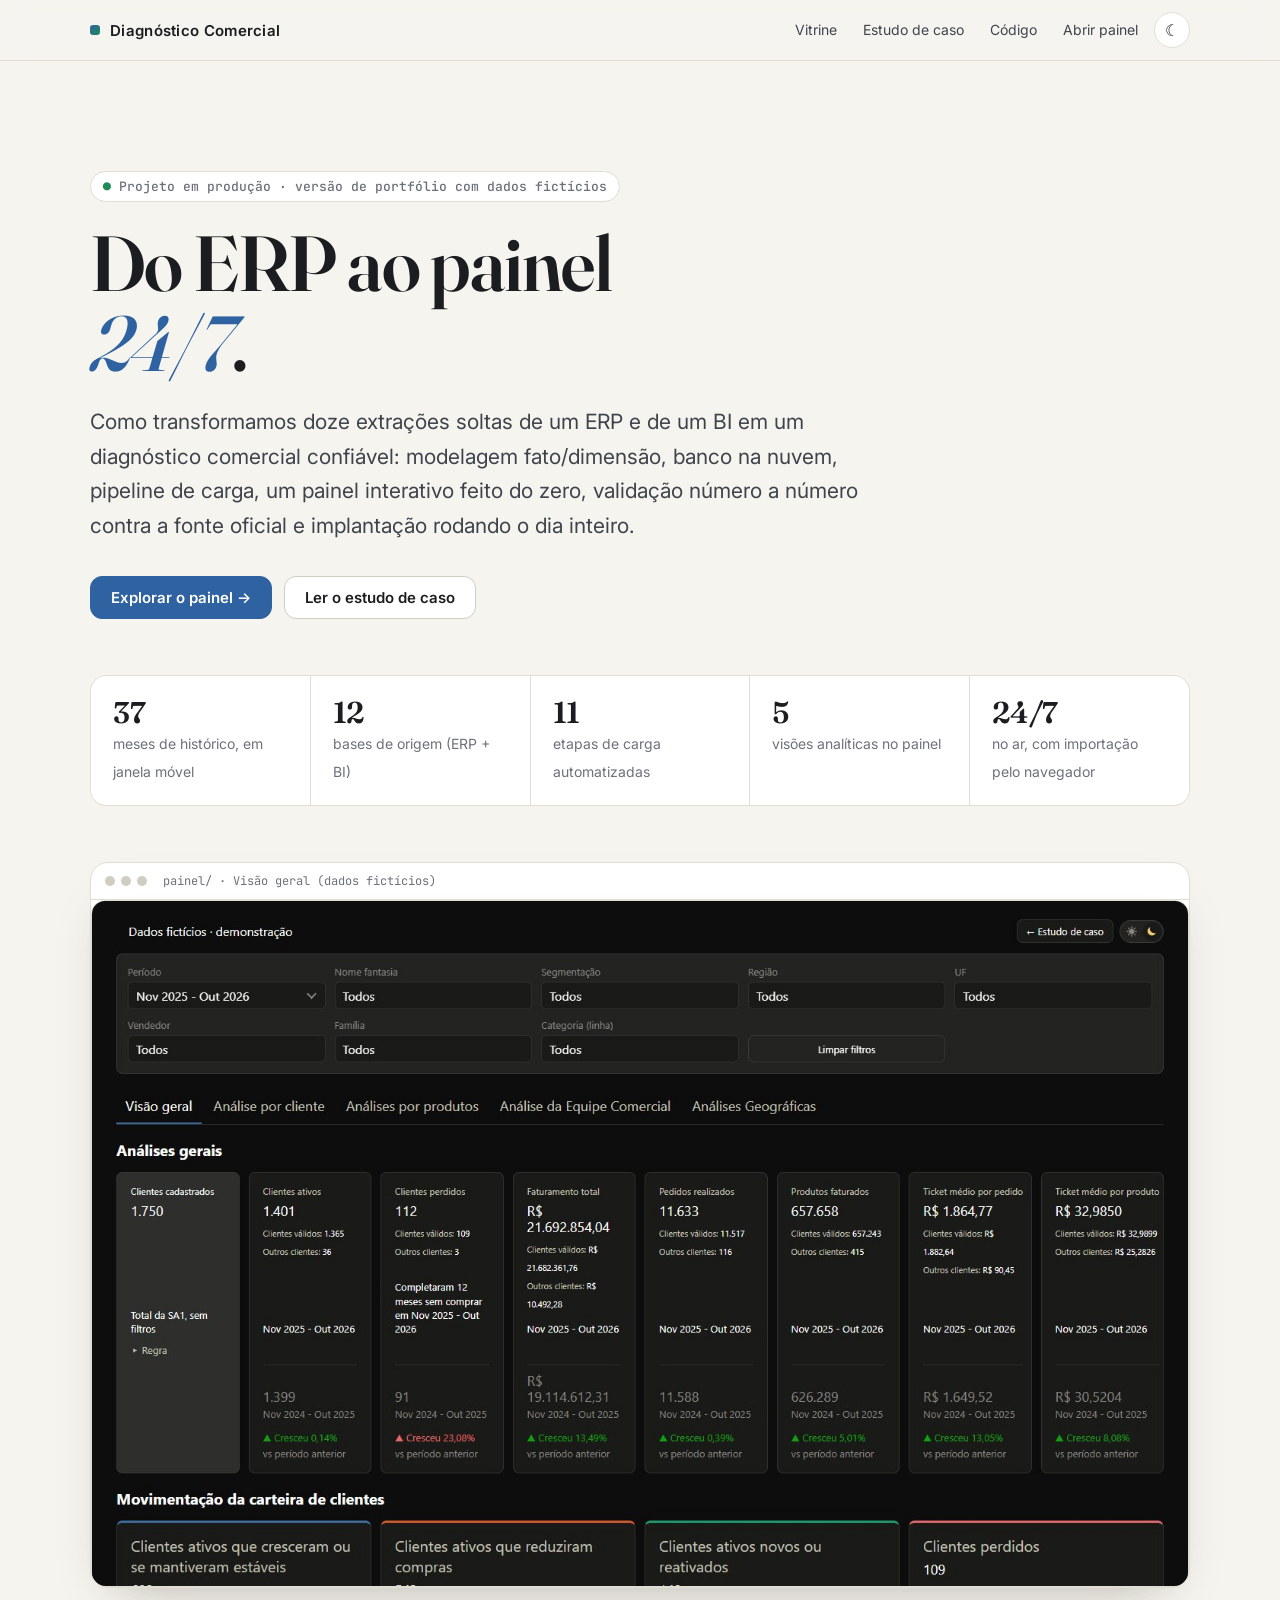
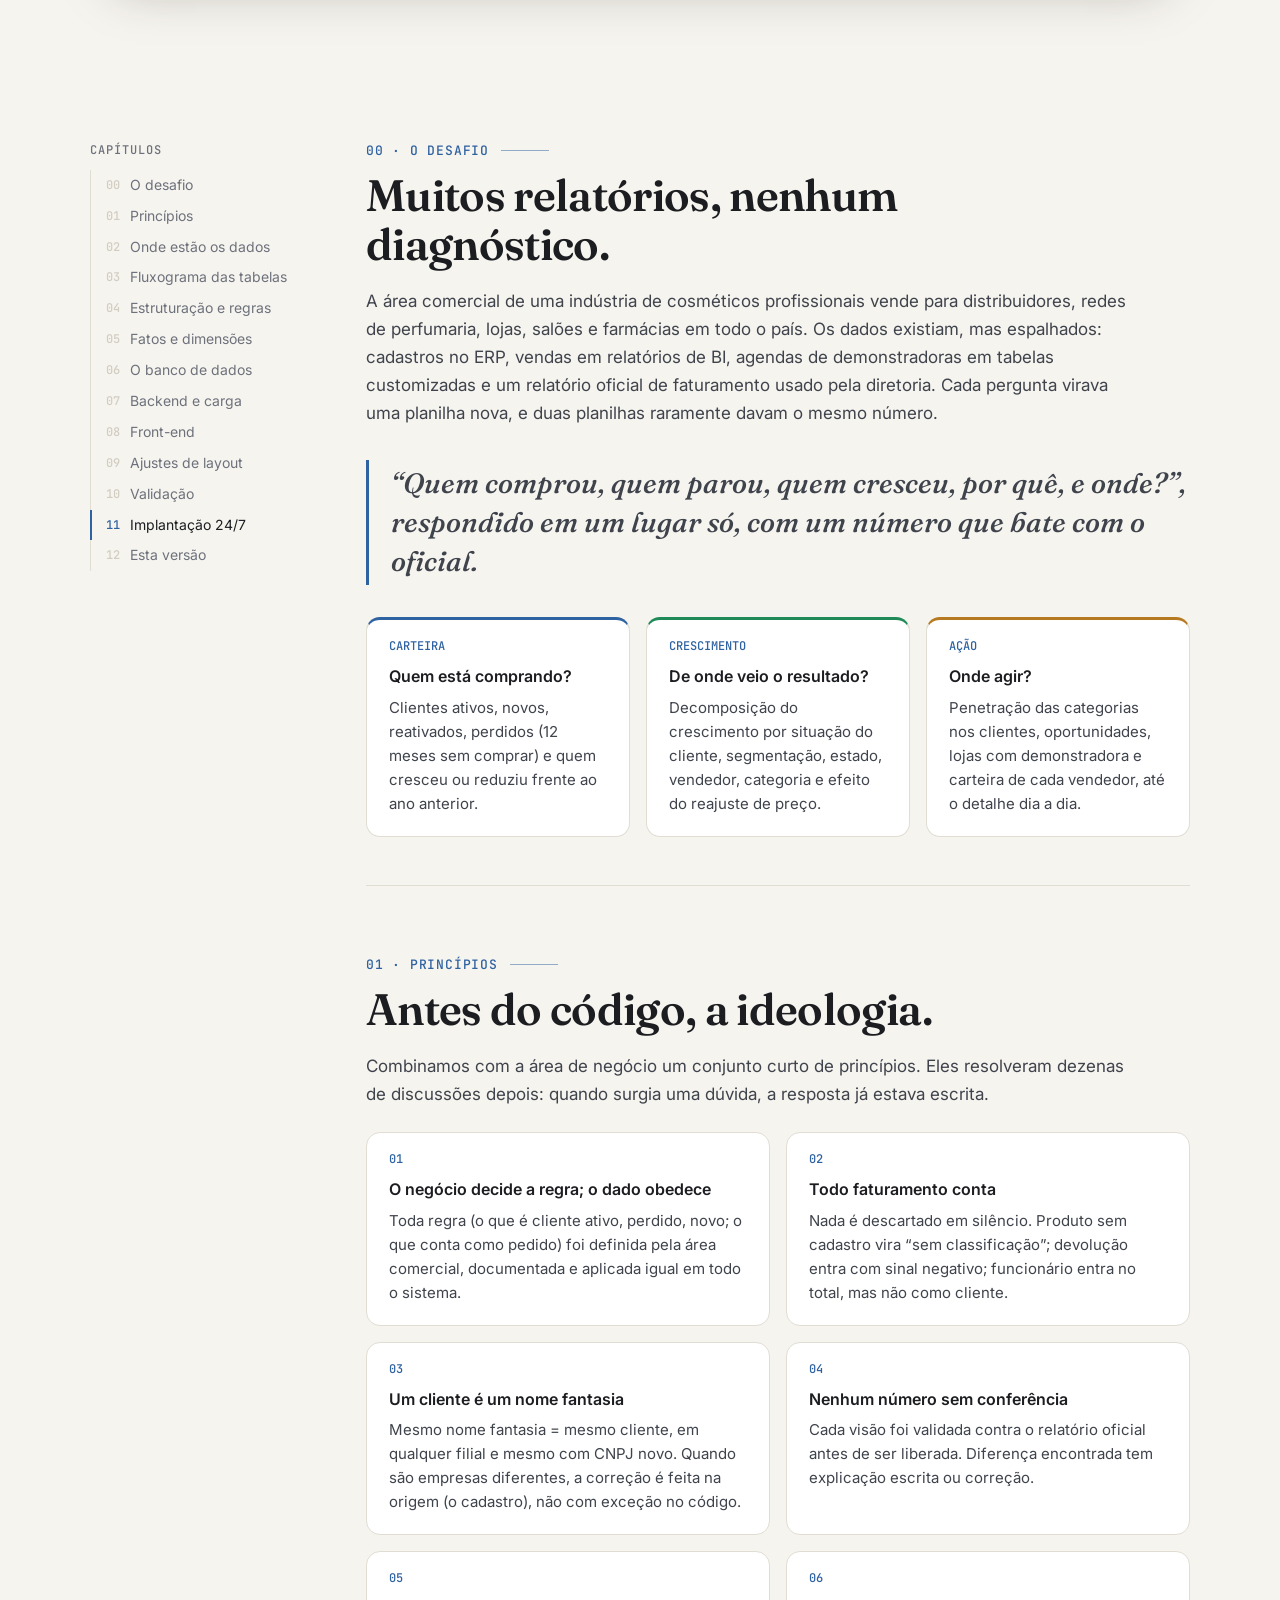
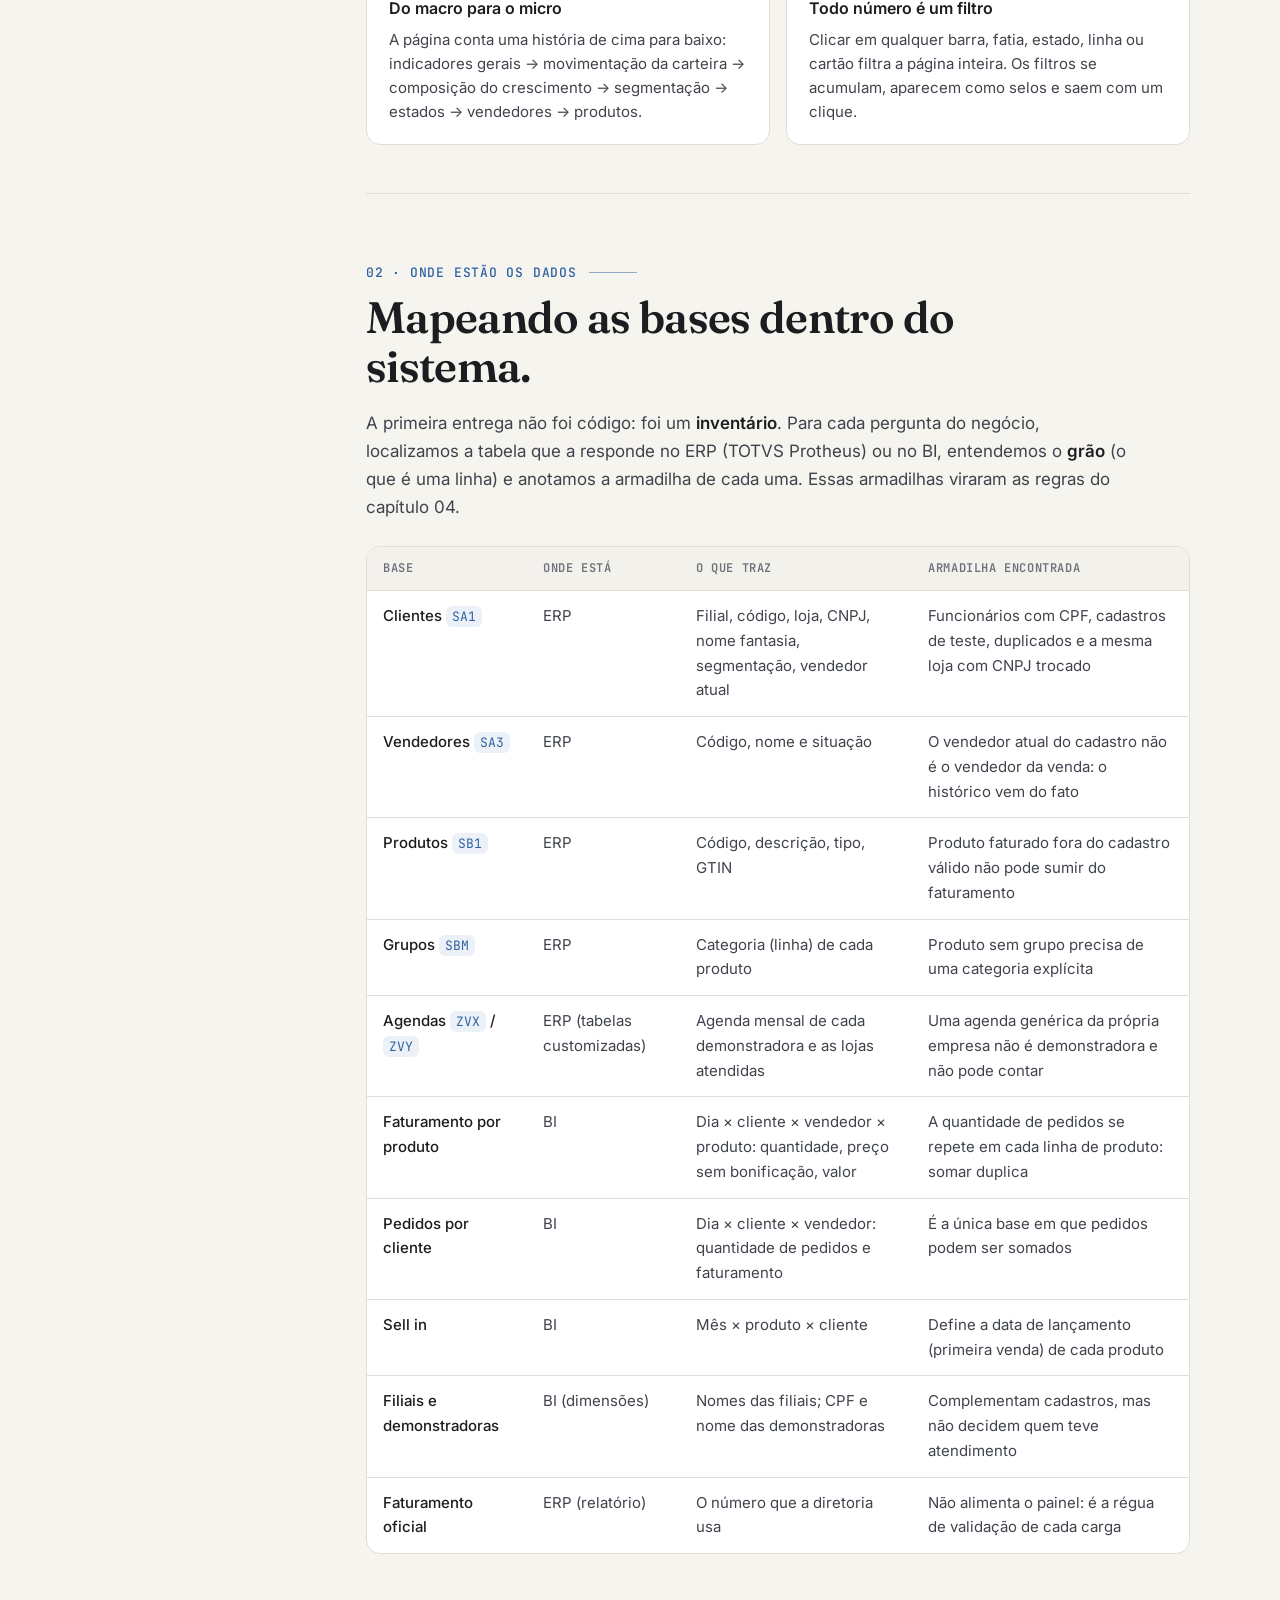
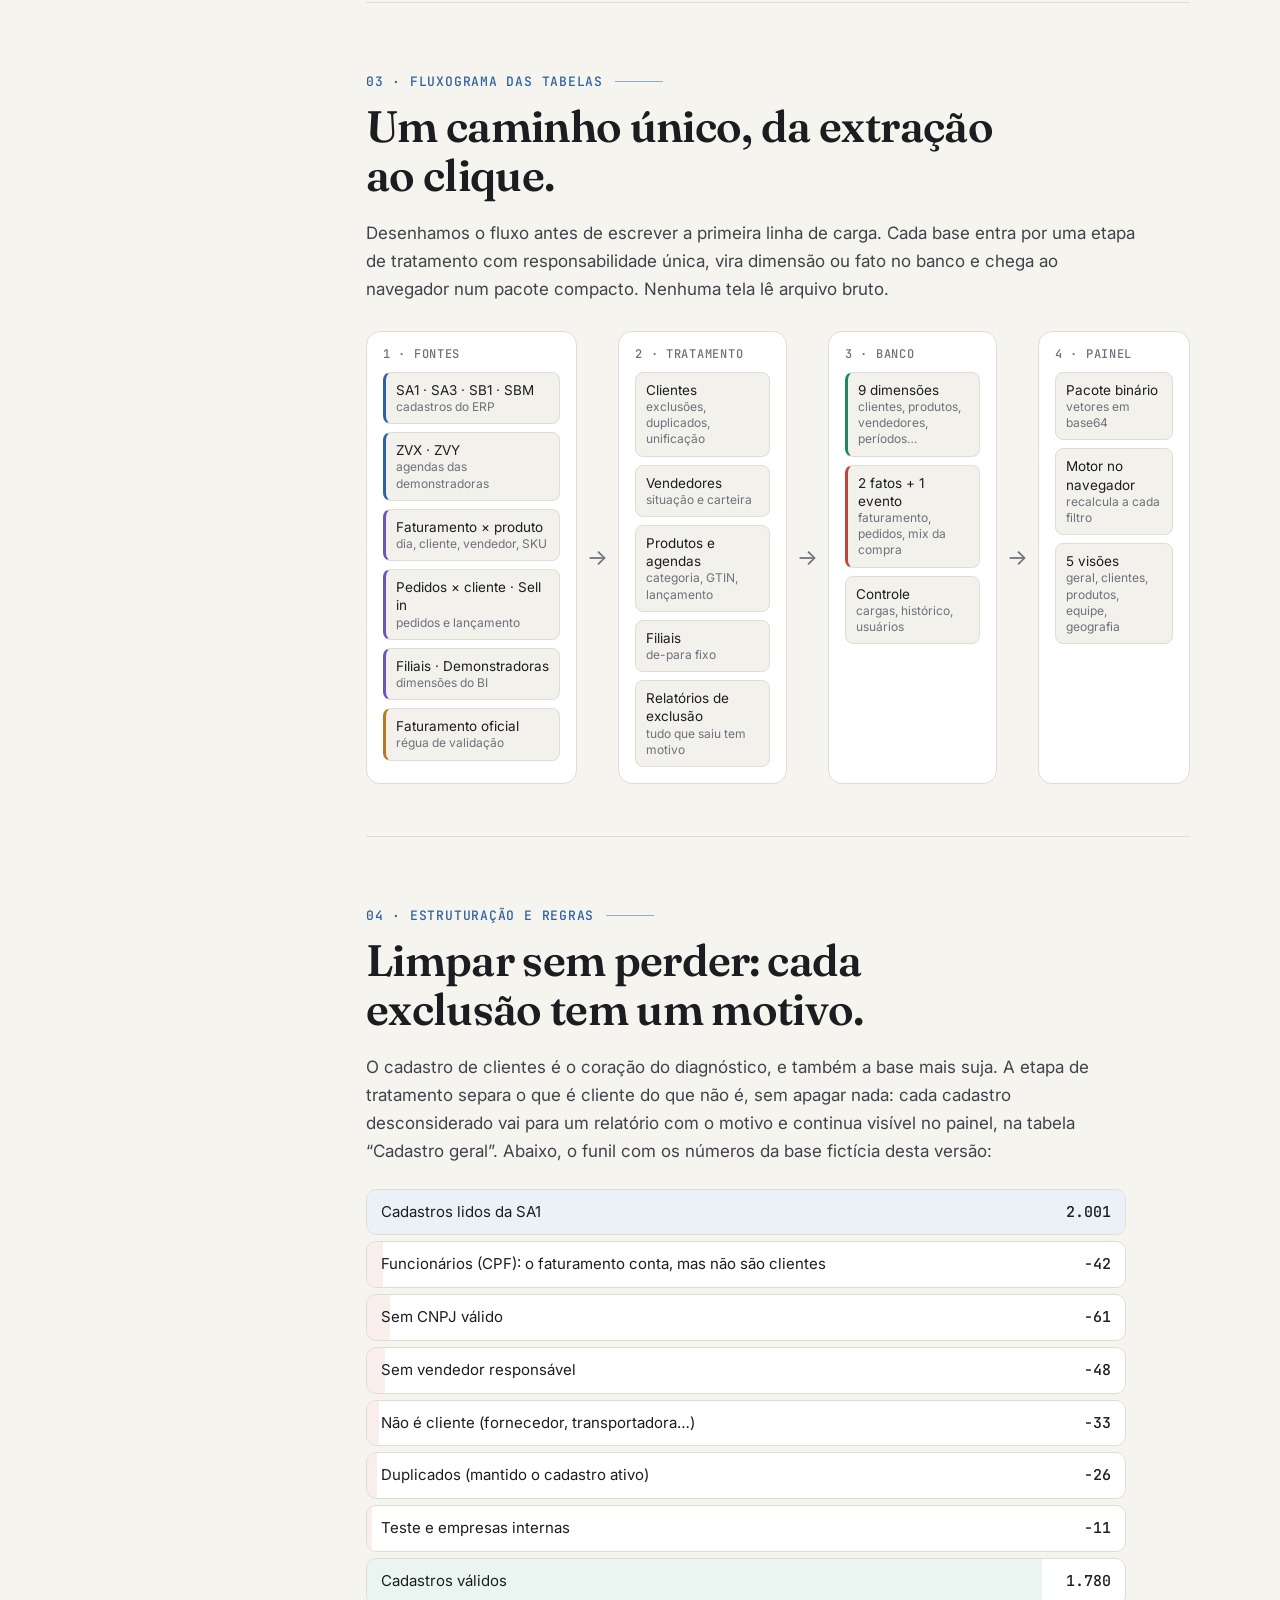
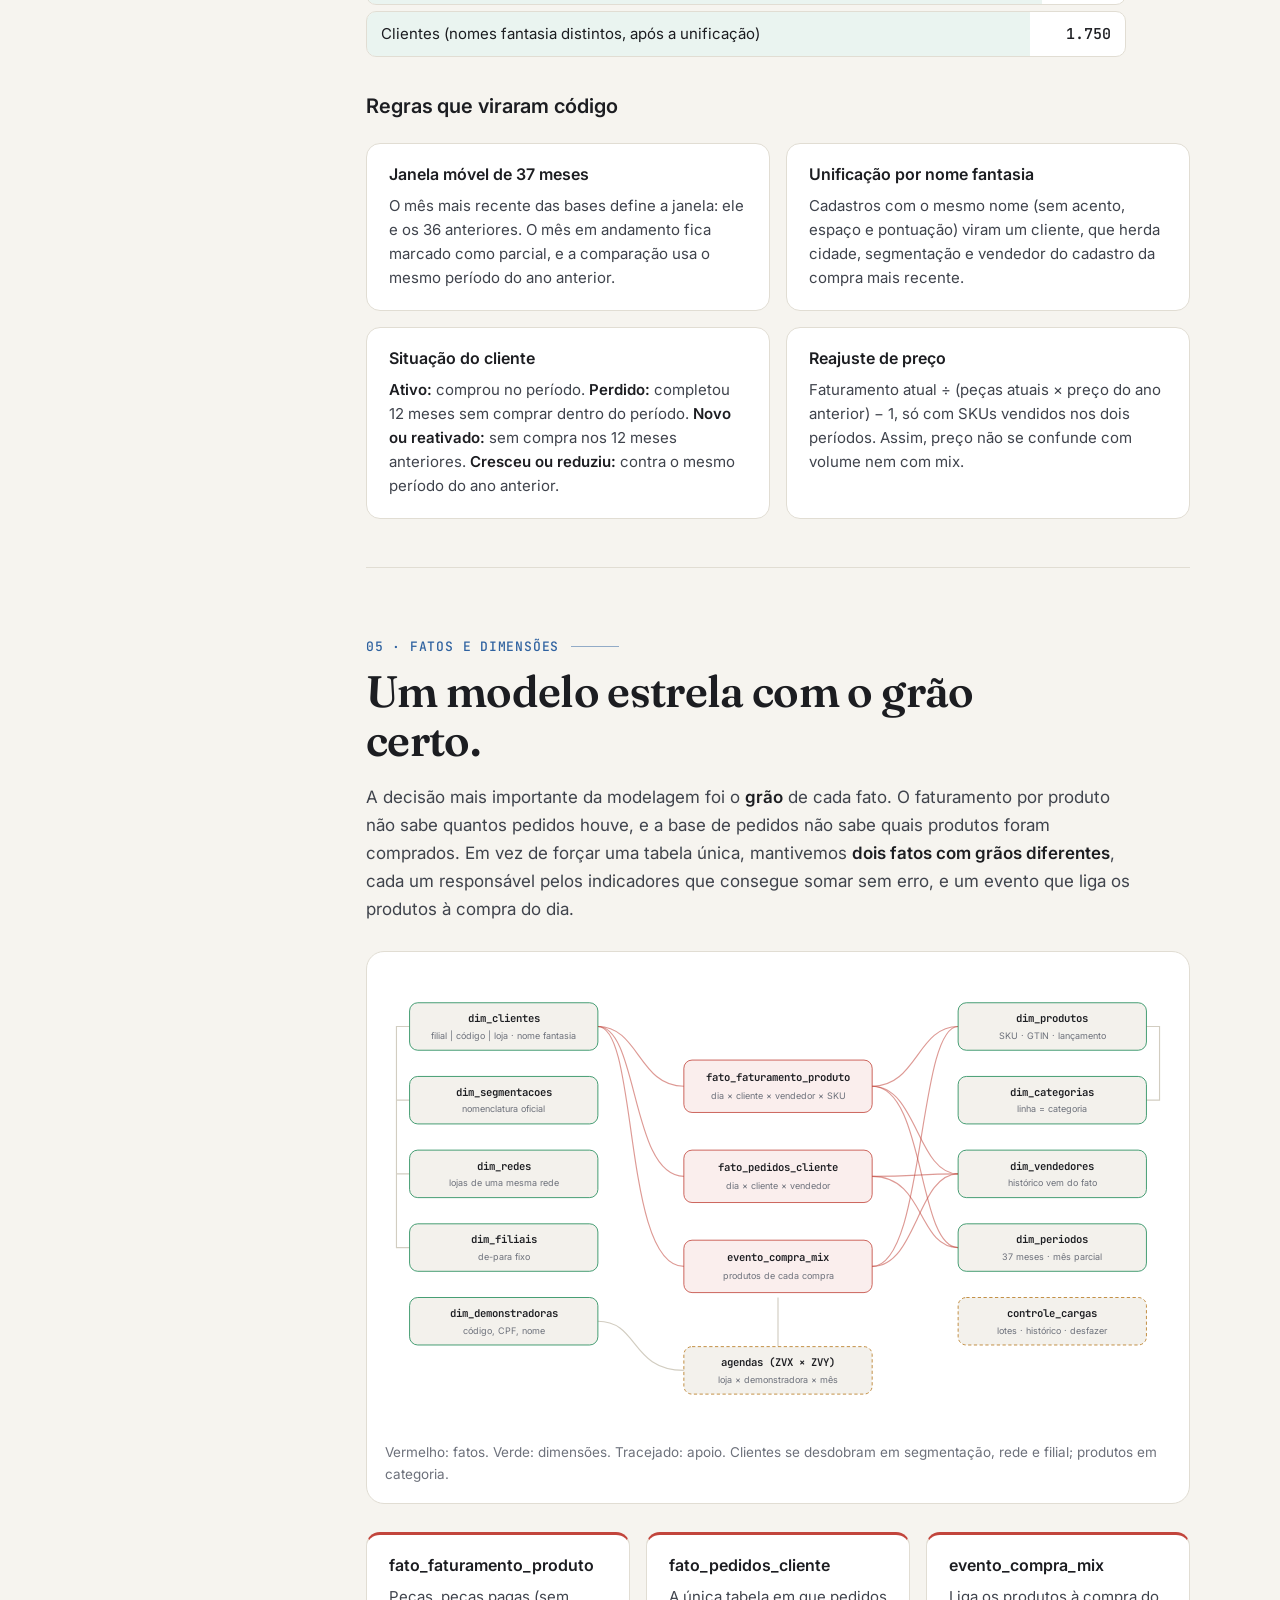
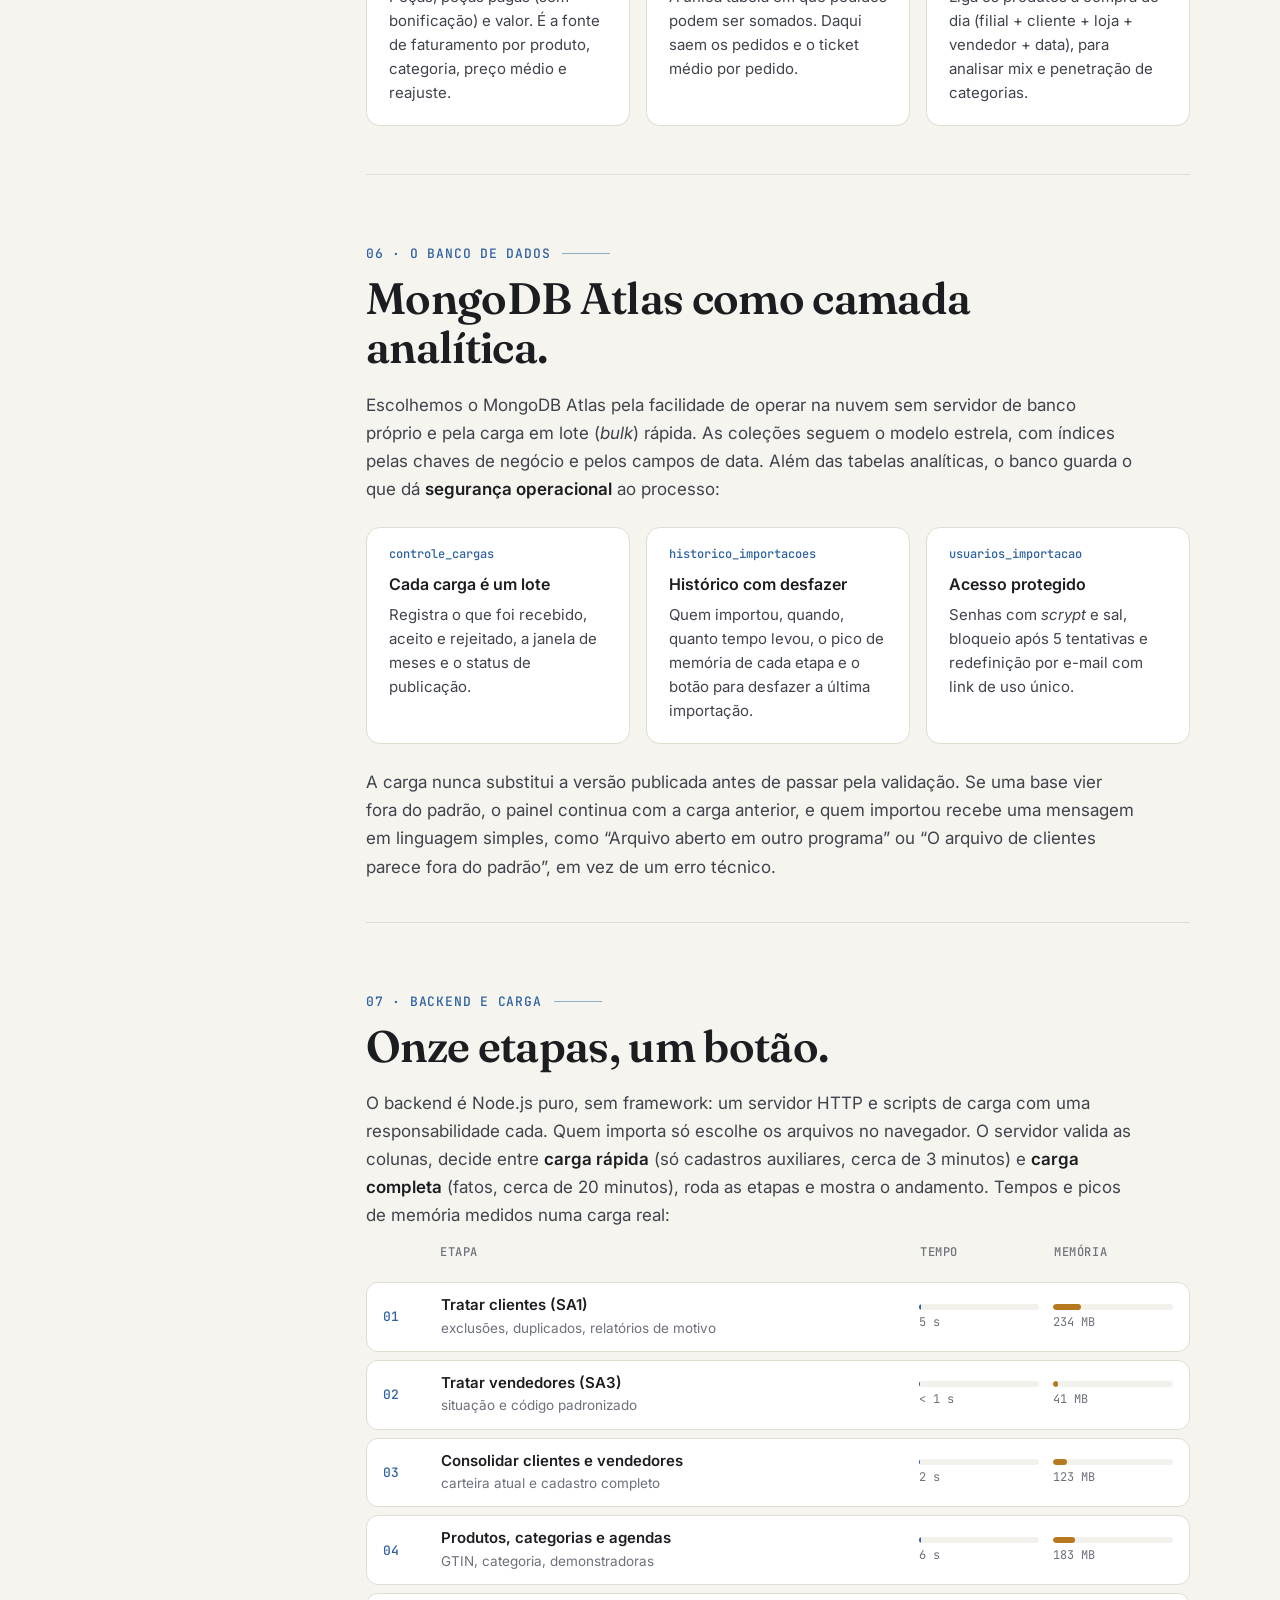
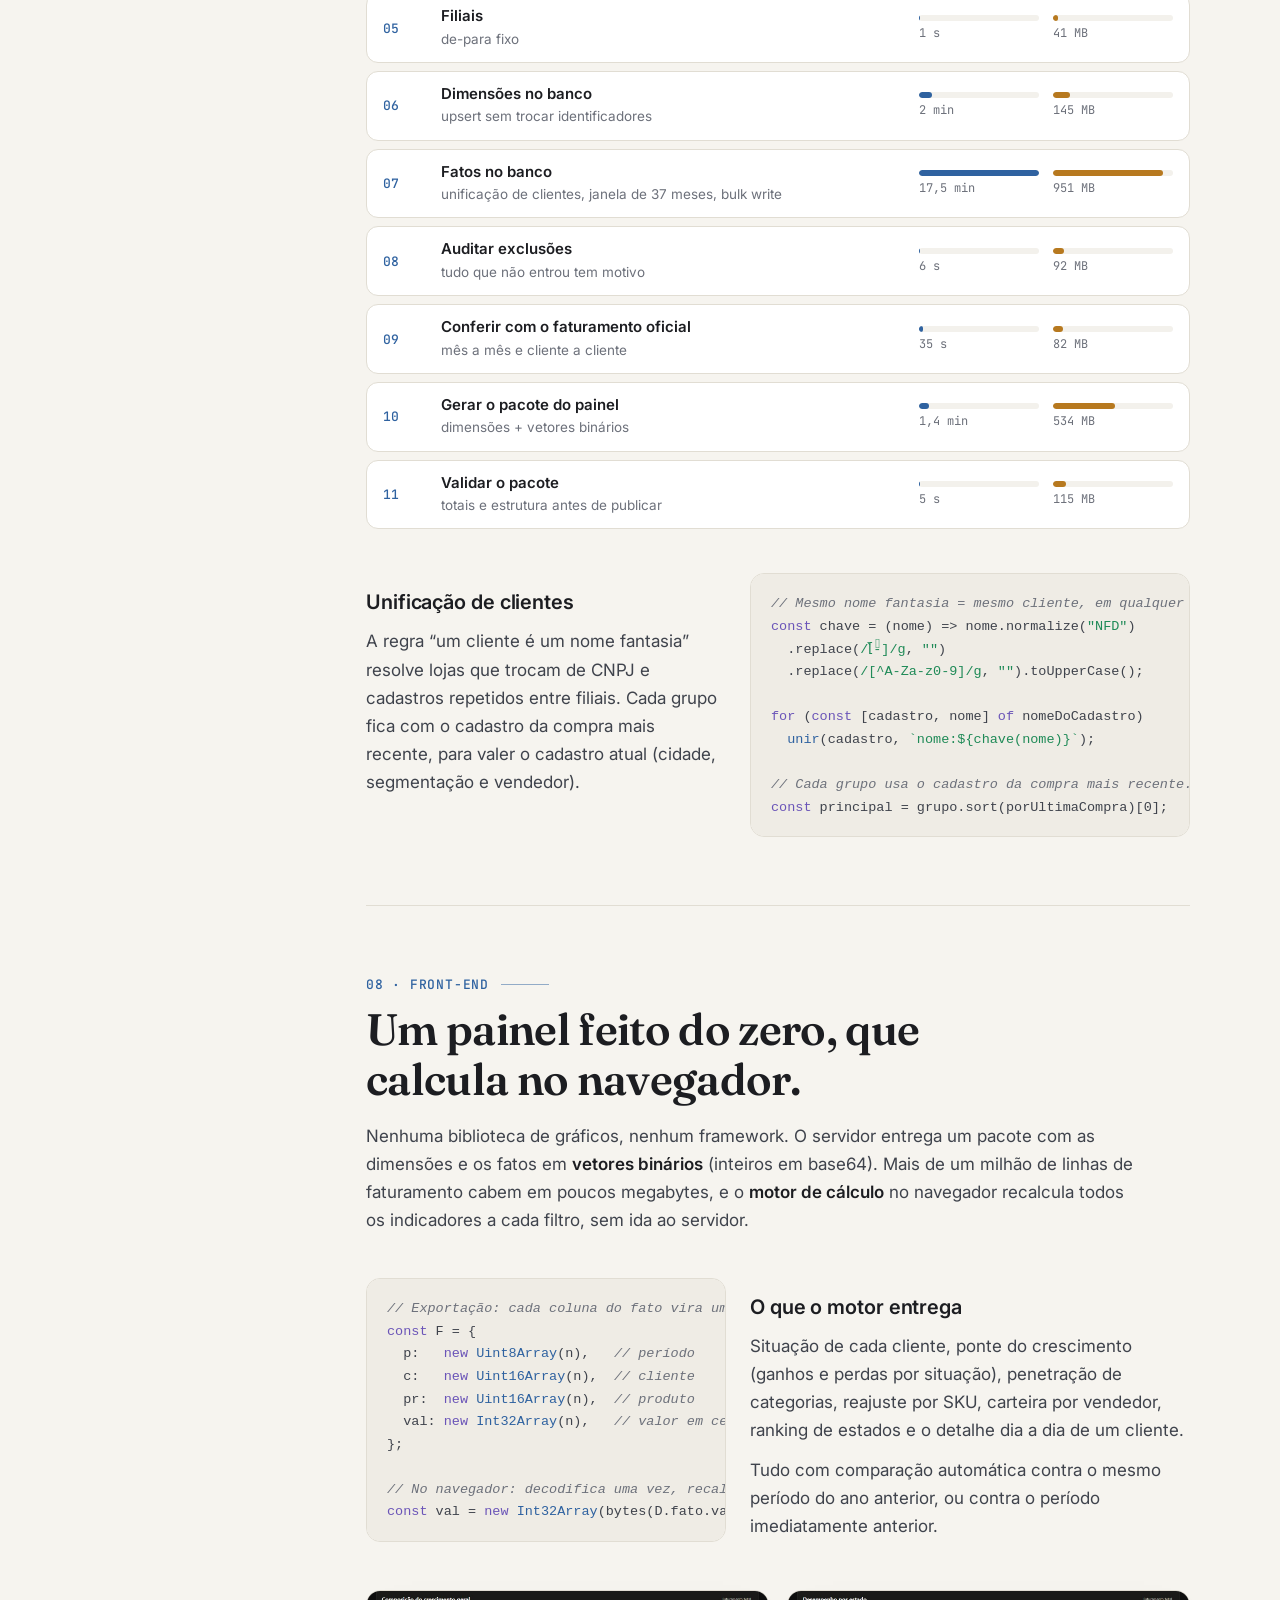
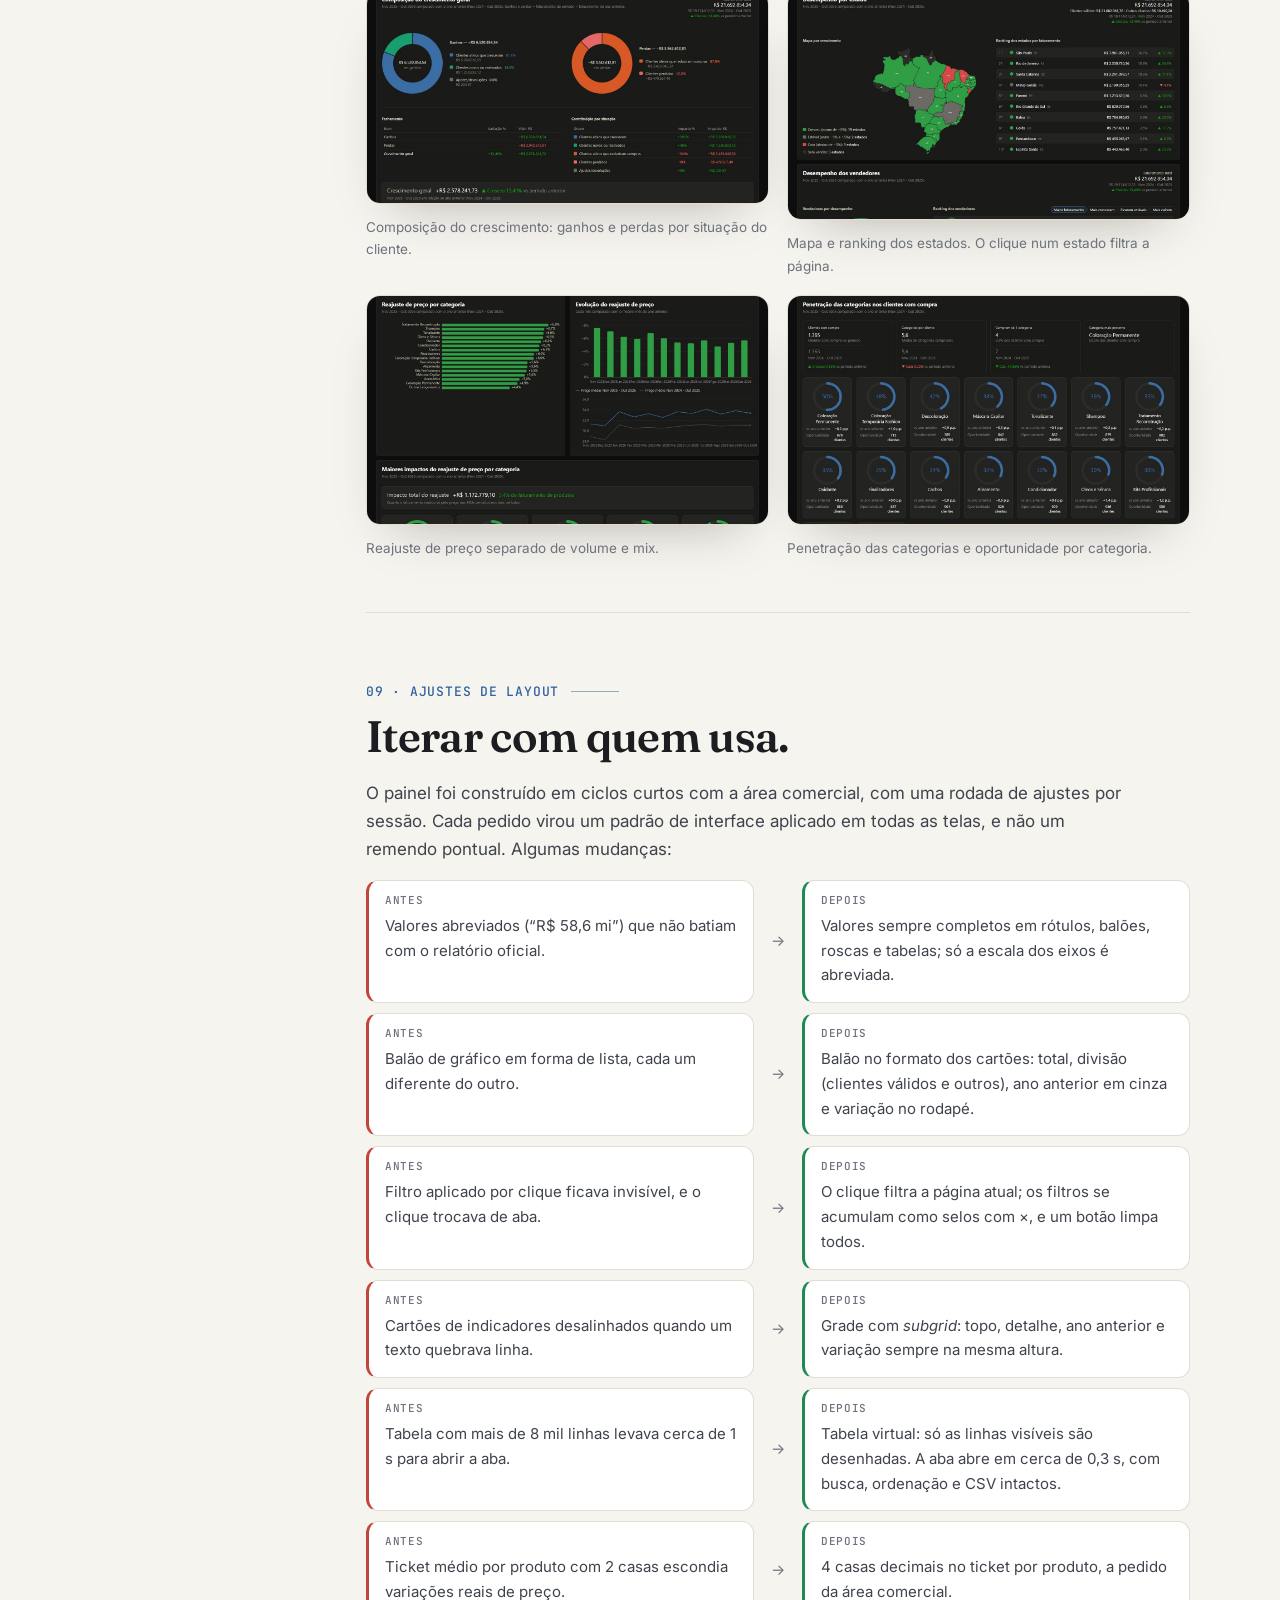
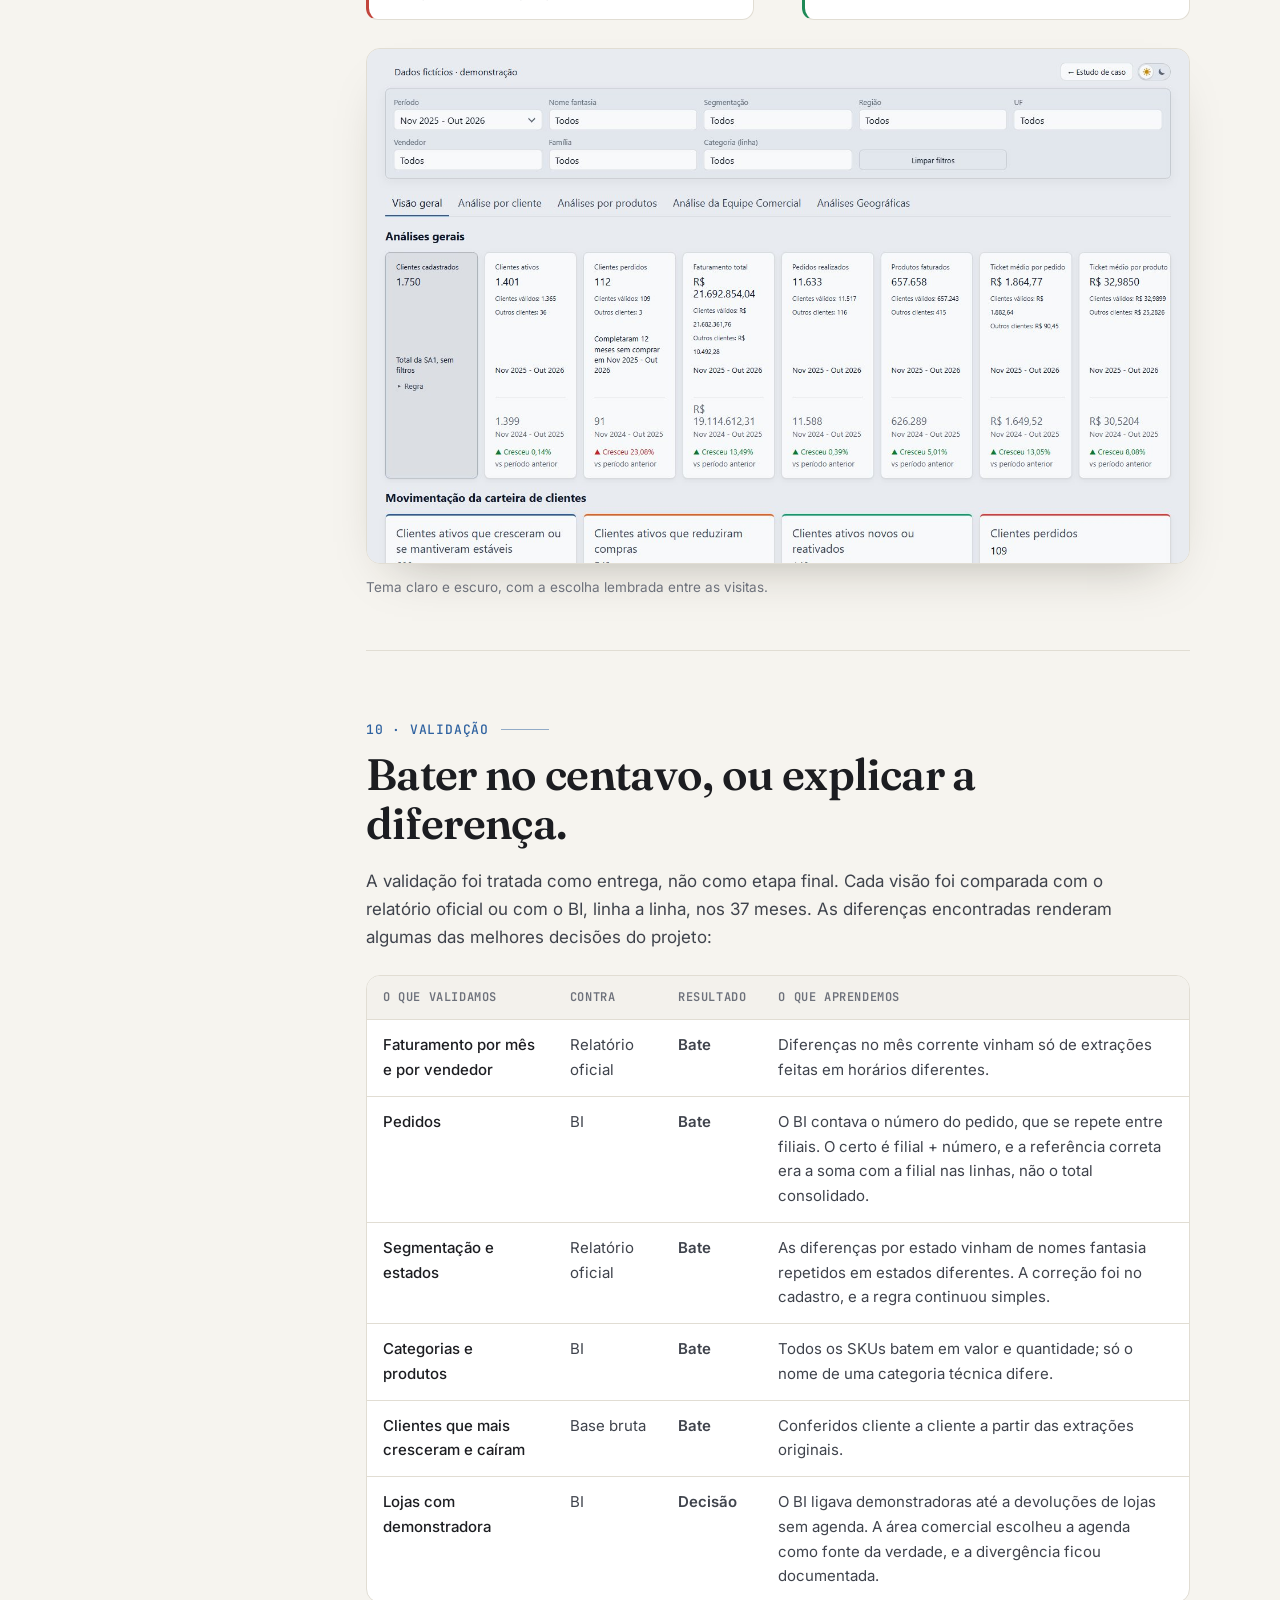
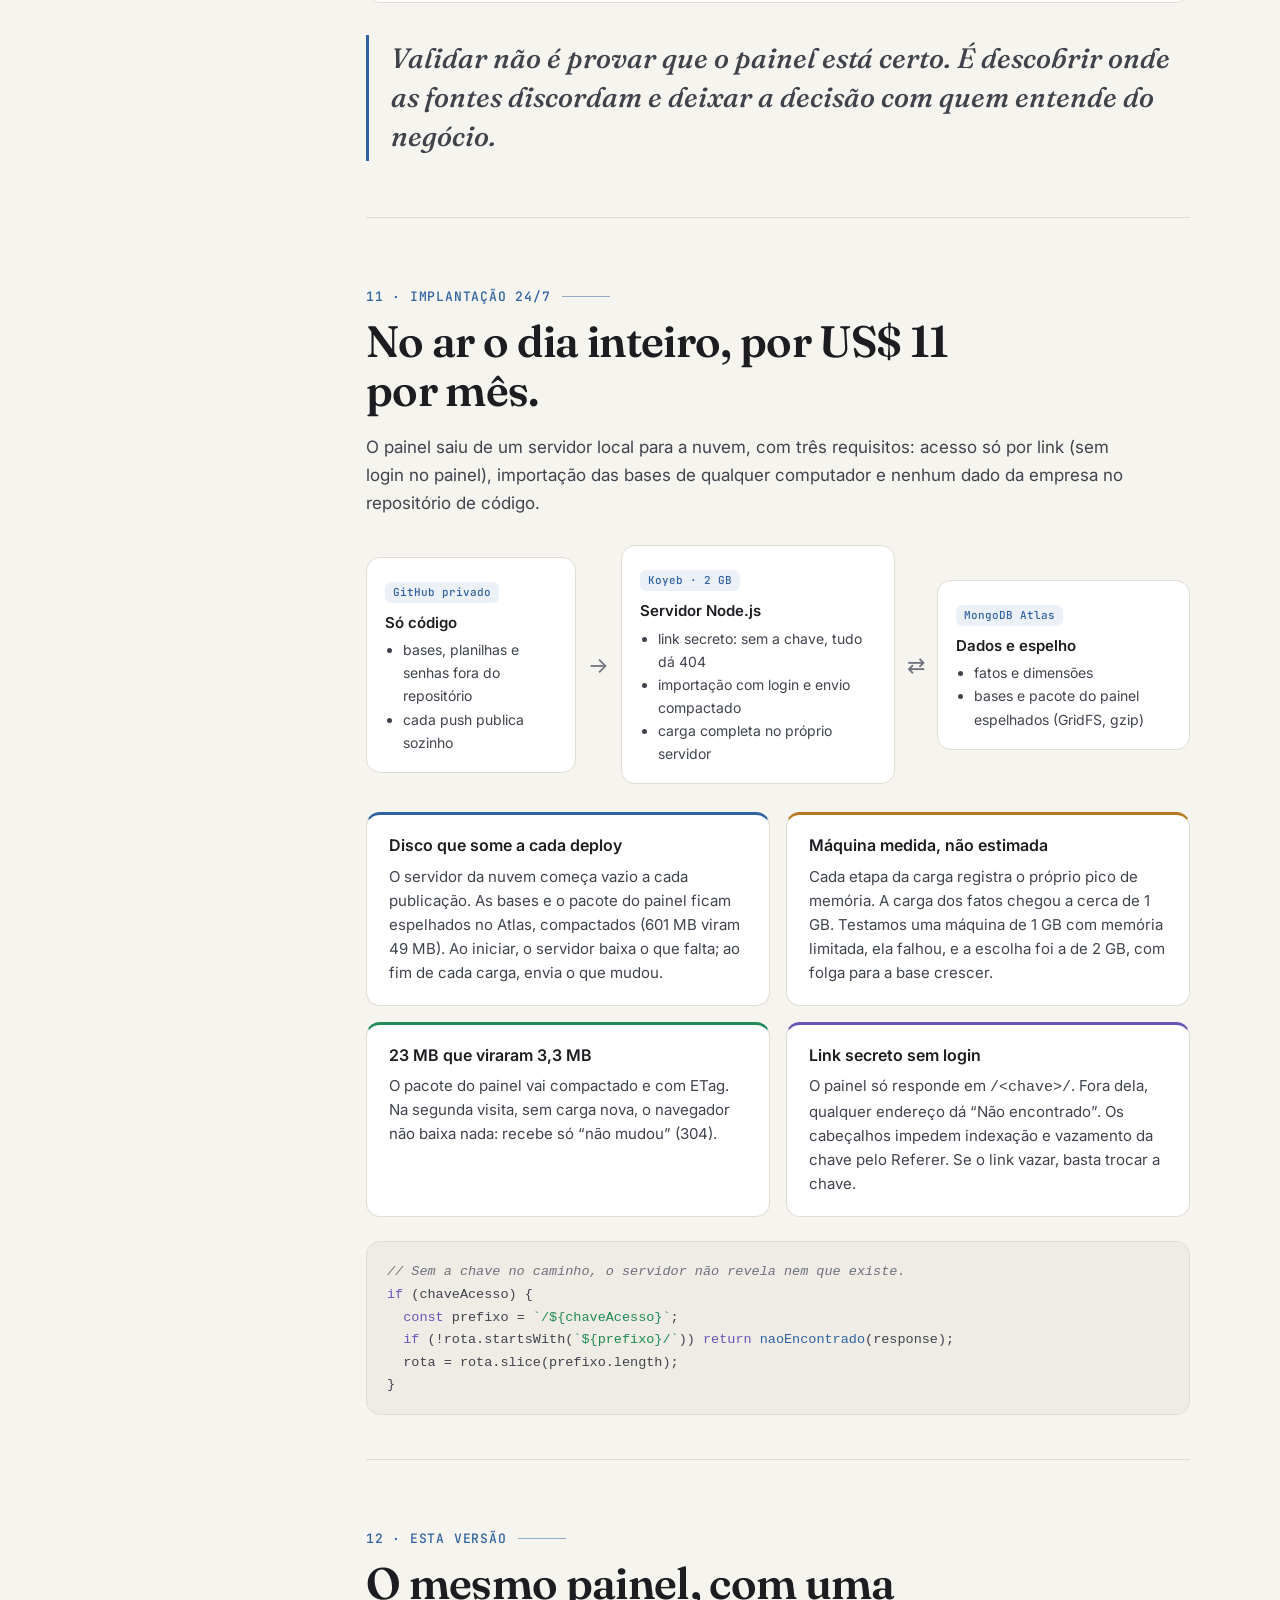
==== commit e4c4ed43: "Link para a vitrine de projetos no topo do estudo de caso Co-Authored-By: Claude Opus 5.5 <noreply@a" ====
--- a/index.html
+++ b/index.html
@@ -18,6 +18,7 @@
     <div class="wrap">
       <a class="marca" href="#inicio"><i></i>Diagnóstico Comercial</a>
       <nav>
+        <a class="opcional" href="https://lariantunez.github.io/Vitrine-de-projetos/">Vitrine</a>
         <a class="opcional" href="#c00">Estudo de caso</a>
         <a class="opcional" href="https://github.com/lariantunez/Diagnostico-Comercial">Código</a>
         <a href="painel/">Abrir painel</a>
--- a/assets/estudo.css
+++ b/assets/estudo.css
@@ -34,7 +34,8 @@
 * { box-sizing: border-box; }
 html { scroll-behavior: smooth; scroll-padding-top: 80px; }
 body { margin: 0; background: var(--bg); color: var(--text); font: 400 17px/1.65 var(--sans); -webkit-font-smoothing: antialiased; text-rendering: optimizeLegibility; }
-img { max-width: 100%; display: block; }
+/* height: auto mantém a proporção quando a imagem encolhe (os atributos width/height só reservam o espaço). */
+img { max-width: 100%; height: auto; display: block; }
 a { color: var(--accent); text-decoration-thickness: 1px; text-underline-offset: 3px; }
 ::selection { background: var(--accent-wash); }
 .wrap { max-width: var(--wrap); margin: 0 auto; padding: 0 var(--gutter); }
@@ -61,7 +62,7 @@
 .acoes { display: flex; gap: 12px; flex-wrap: wrap; }
 .btn { display: inline-flex; align-items: center; gap: 10px; padding: 13px 20px; border-radius: 12px; font: 600 15px/1 var(--sans); text-decoration: none; border: 1px solid var(--border-2); color: var(--text); background: var(--surface); transition: transform 0.15s, border-color 0.15s; }
 .btn:hover { transform: translateY(-1px); border-color: var(--accent); }
-.btn.primario { background: var(--accent-2); border-color: var(--accent-2); color: #fff; }
+.btn.primario { background: var(--accent-2); border-color: var(--accent-2); color: var(--on-accent, #fff); }
 .numeros { display: grid; grid-template-columns: repeat(5, 1fr); gap: 1px; background: var(--border); border: 1px solid var(--border); border-radius: 16px; overflow: hidden; margin-top: 56px; }
 .numeros div { background: var(--surface); padding: 20px 22px; }
 .numeros strong { display: block; font: 600 30px/1.1 var(--serif); letter-spacing: -0.01em; }
@@ -188,6 +189,15 @@
 /* Pílulas (stack) */
 .pilulas { display: flex; flex-wrap: wrap; gap: 8px; margin: 18px 0; }
 .pilulas span { font: 500 13px/1 var(--mono); padding: 9px 12px; border: 1px solid var(--border); border-radius: 999px; background: var(--surface); color: var(--text-2); }
+
+/* Linha do tempo (evolução do projeto pelo histórico do git) */
+.linha-tempo { list-style: none; margin: 28px 0; padding: 0 0 0 2px; border-left: 2px solid var(--border); max-width: 760px; }
+.linha-tempo li { position: relative; padding: 0 0 24px 26px; }
+.linha-tempo li:last-child { padding-bottom: 4px; }
+.linha-tempo li::before { content: ""; position: absolute; left: -8px; top: 5px; width: 14px; height: 14px; border-radius: 50%; background: var(--bg); border: 2px solid var(--accent); }
+.linha-tempo time { font: 500 13px/1.4 var(--mono); color: var(--accent); }
+.linha-tempo b { display: block; font: 600 16px/1.4 var(--sans); margin: 2px 0 4px; color: var(--text); }
+.linha-tempo span { color: var(--text-2); font-size: 15px; }
 
 /* Encerramento */
 .encerramento { margin: 40px 0 0; padding: clamp(32px, 5vw, 56px); border-radius: 22px; border: 1px solid var(--border); background: linear-gradient(135deg, var(--accent-wash), transparent 60%), var(--surface); }
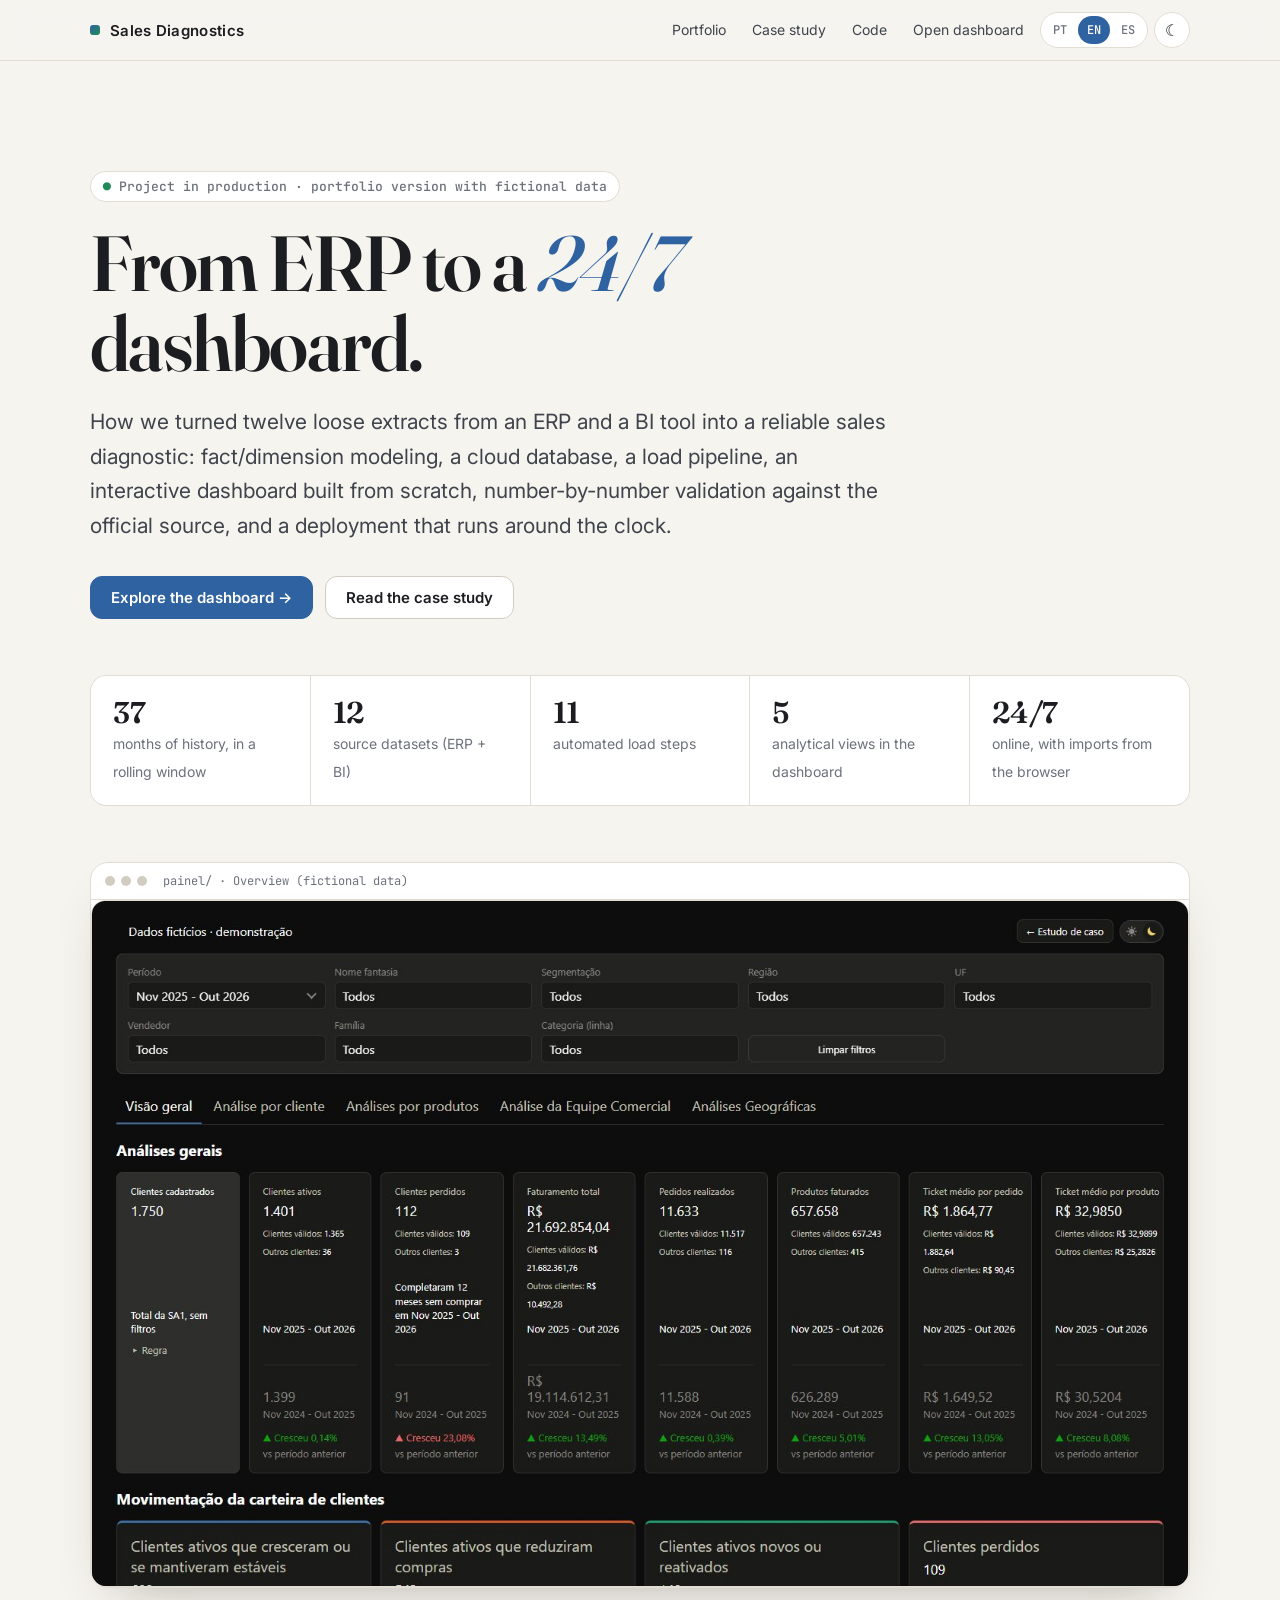
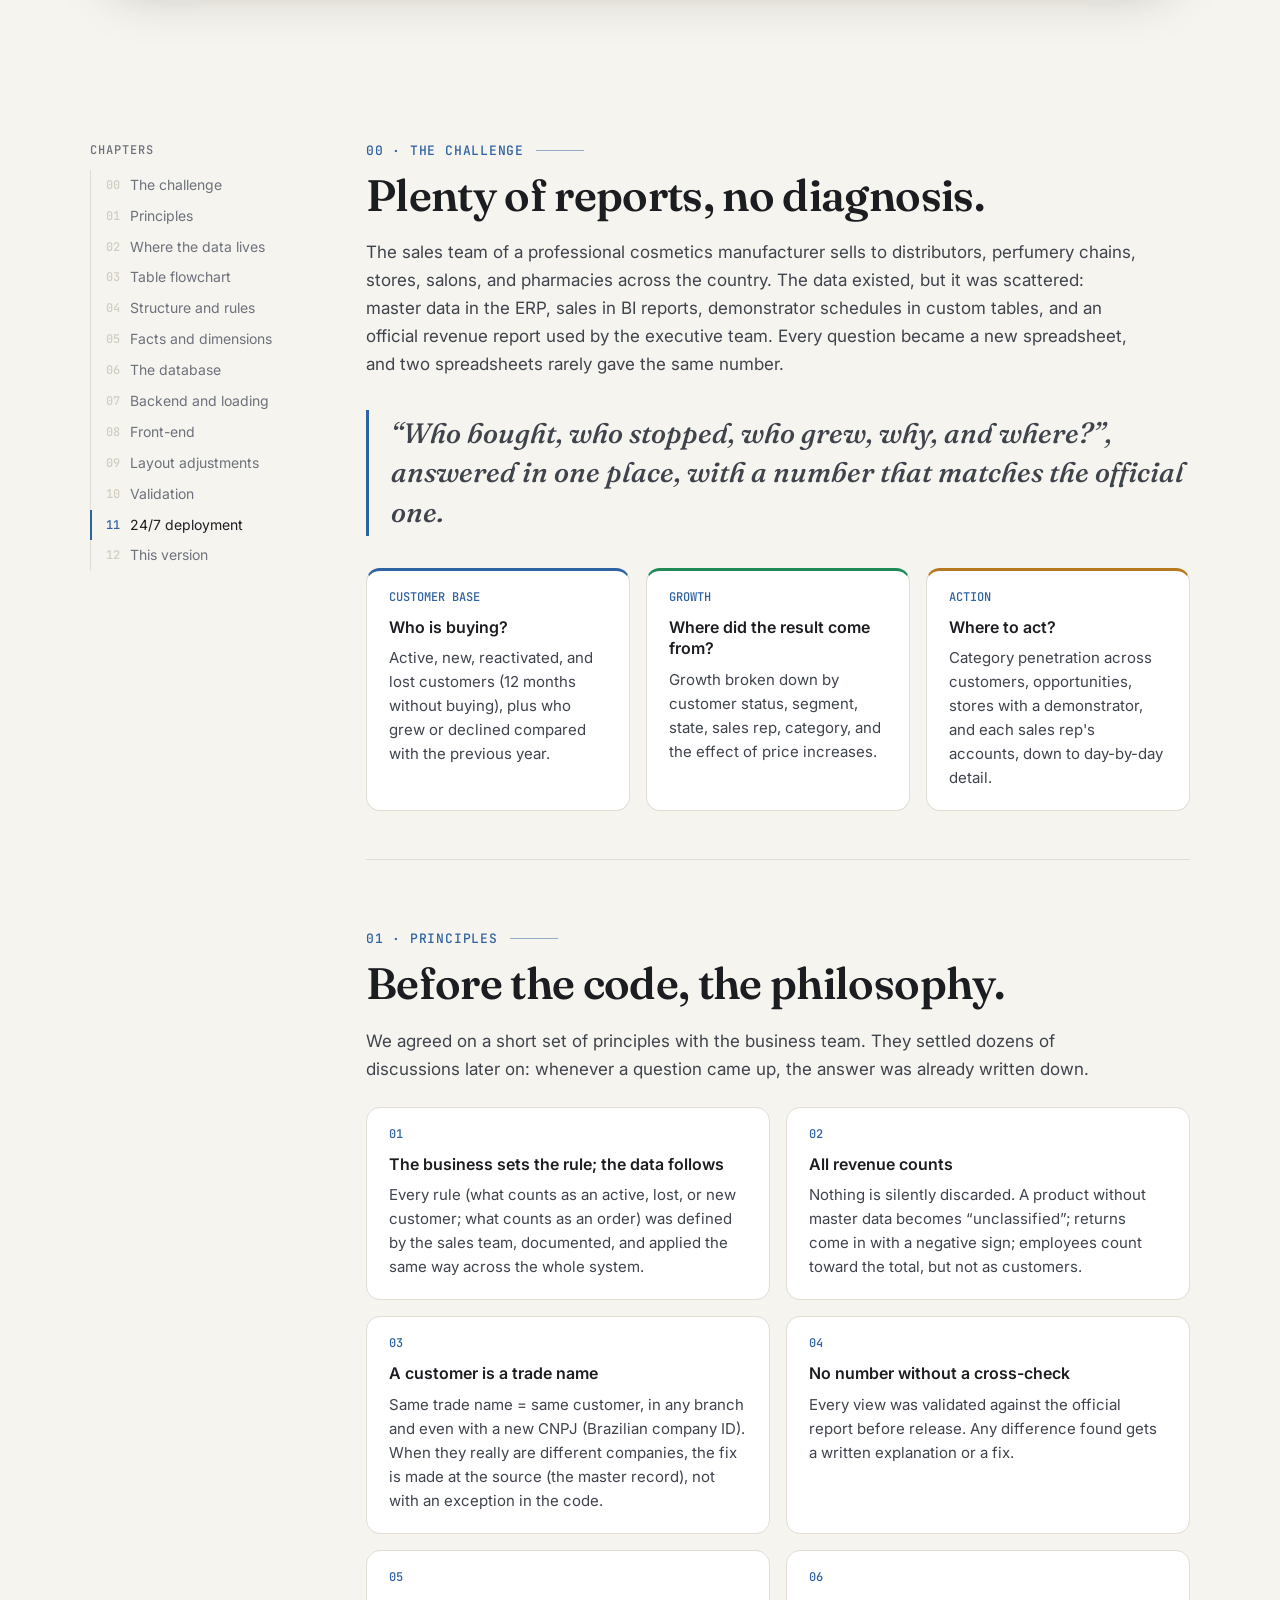
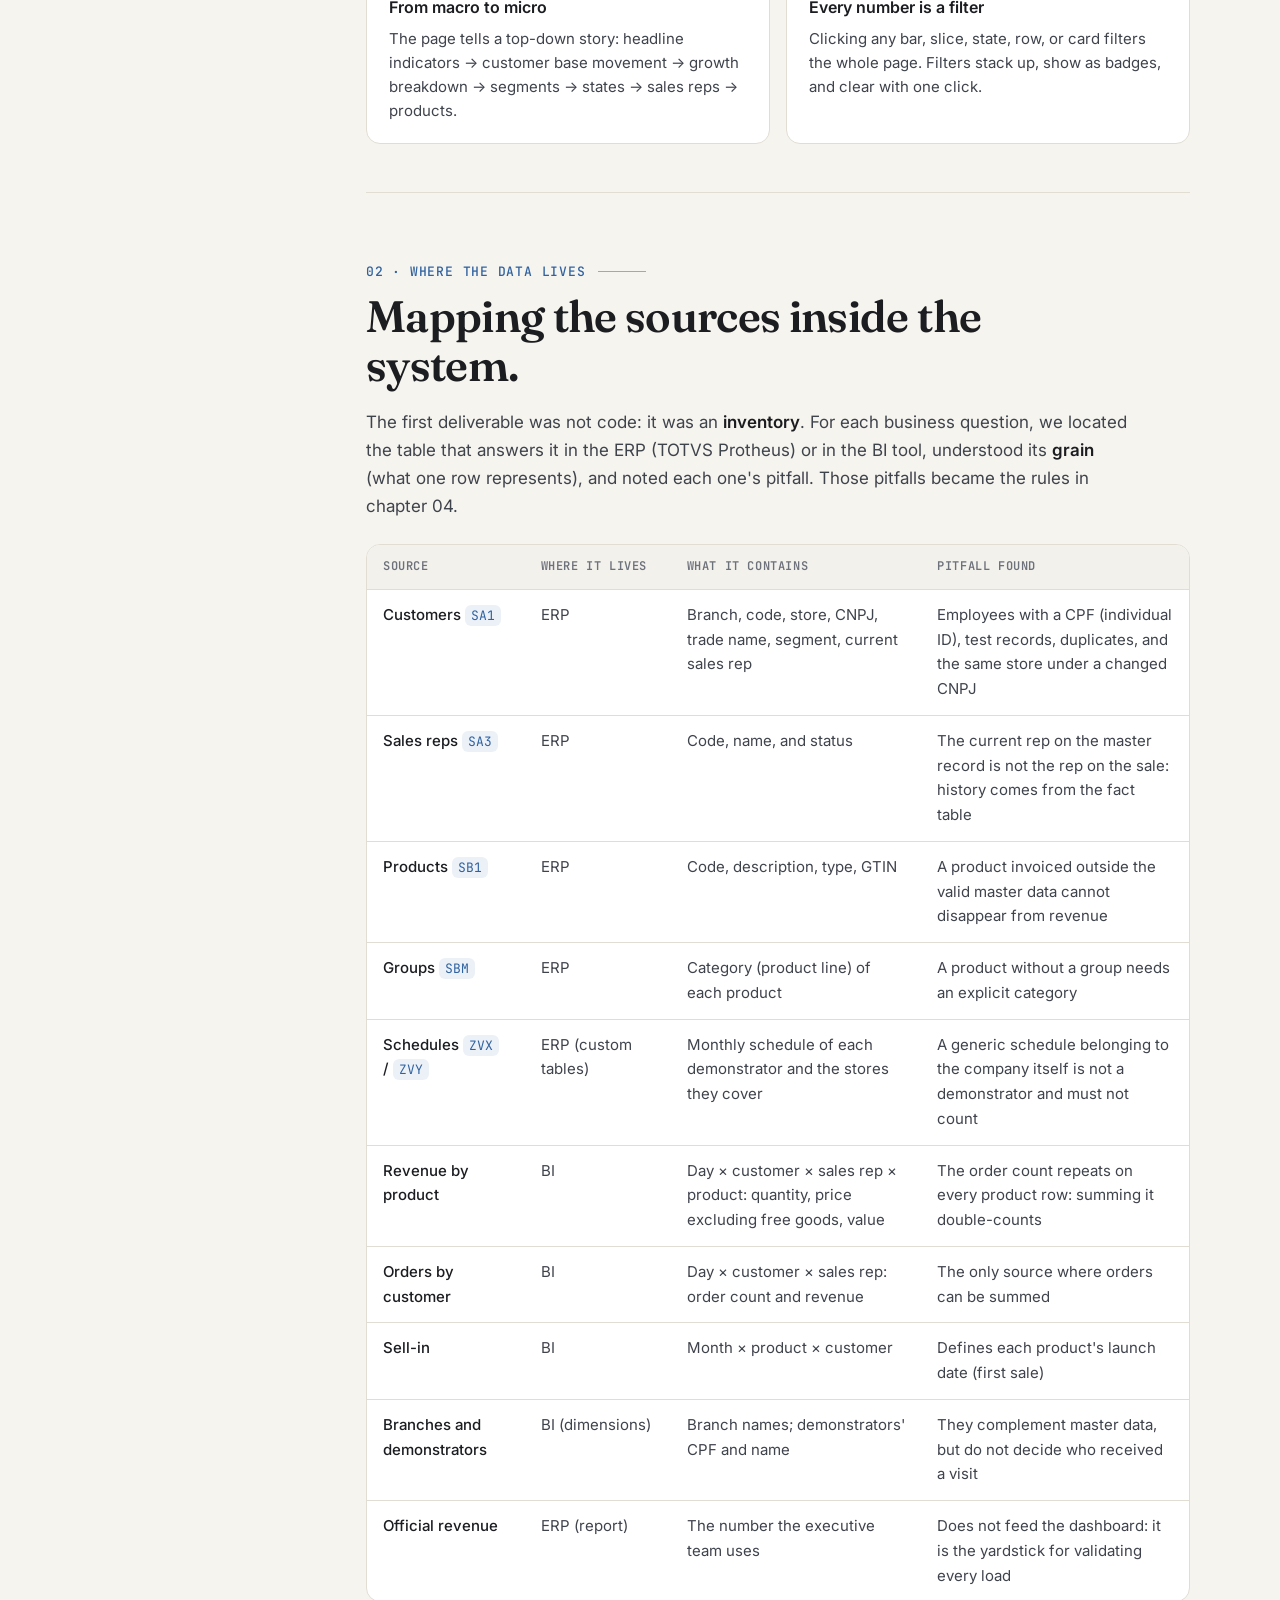
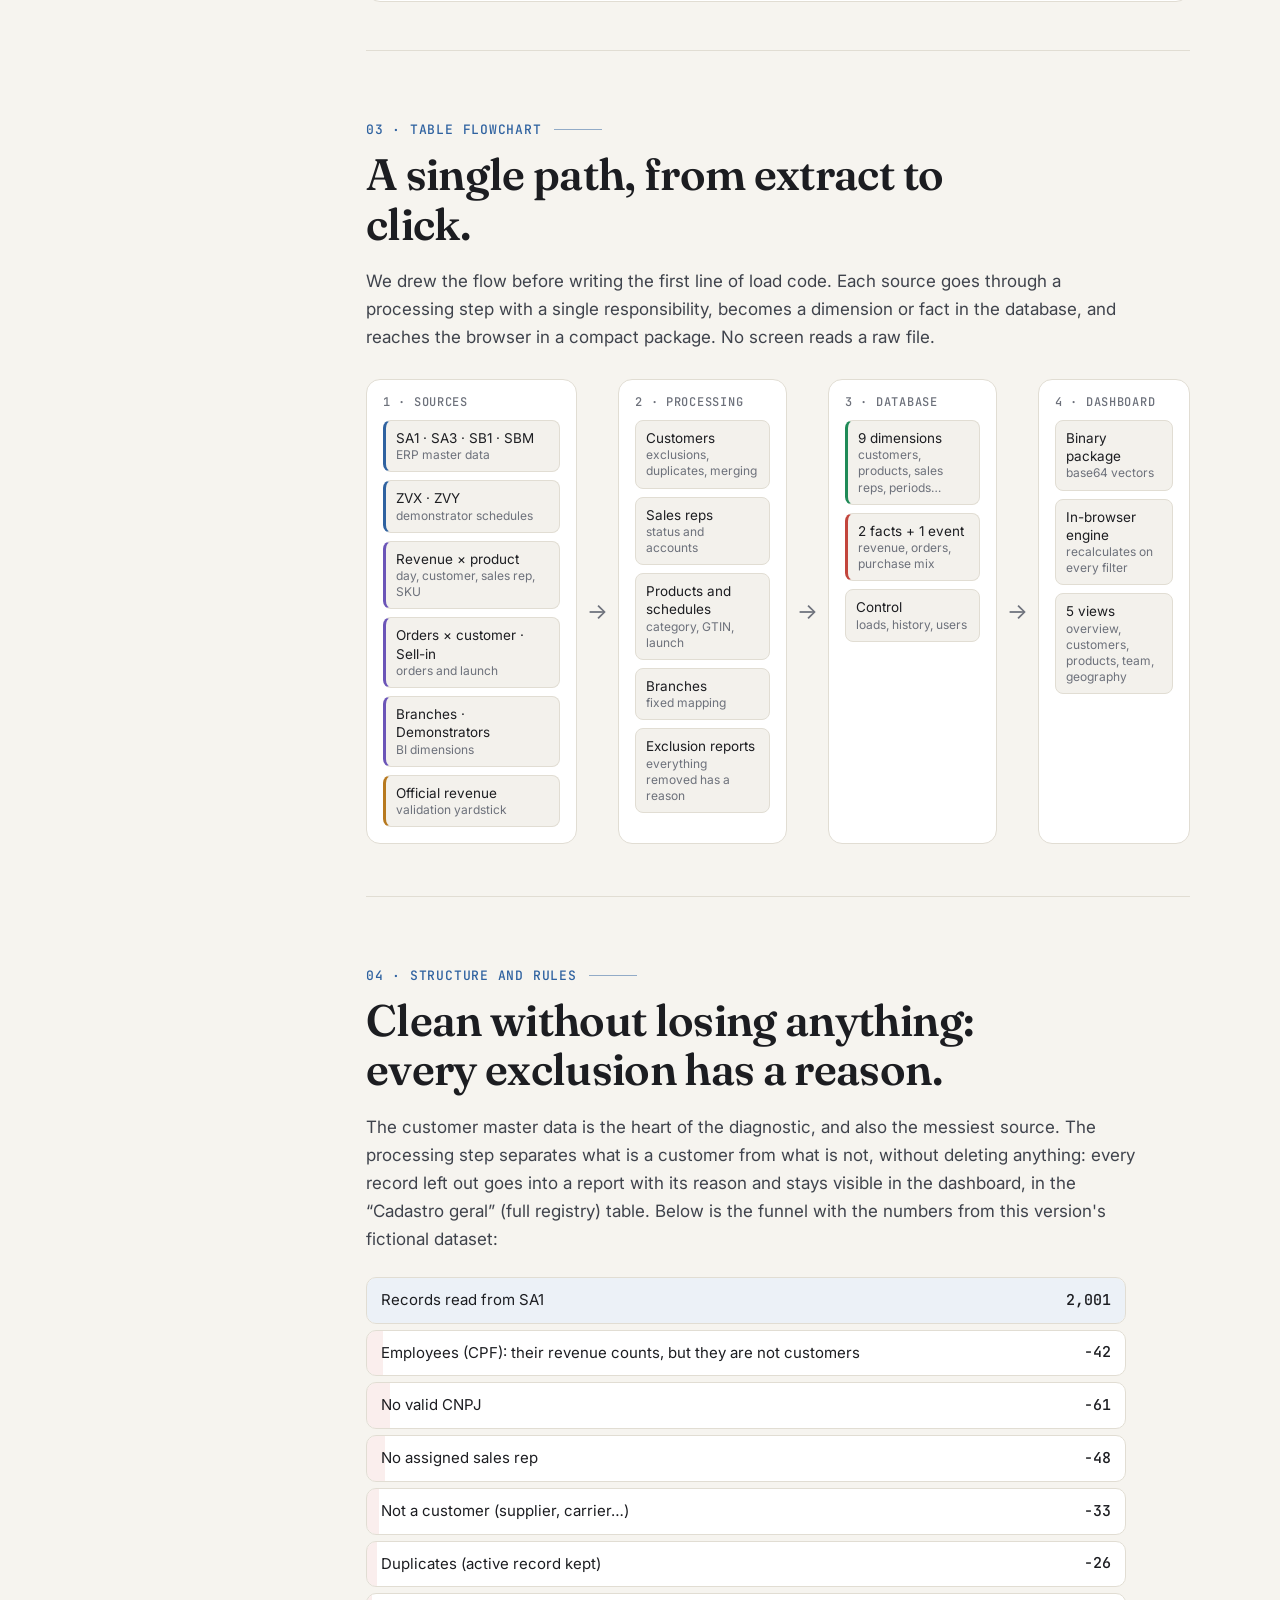
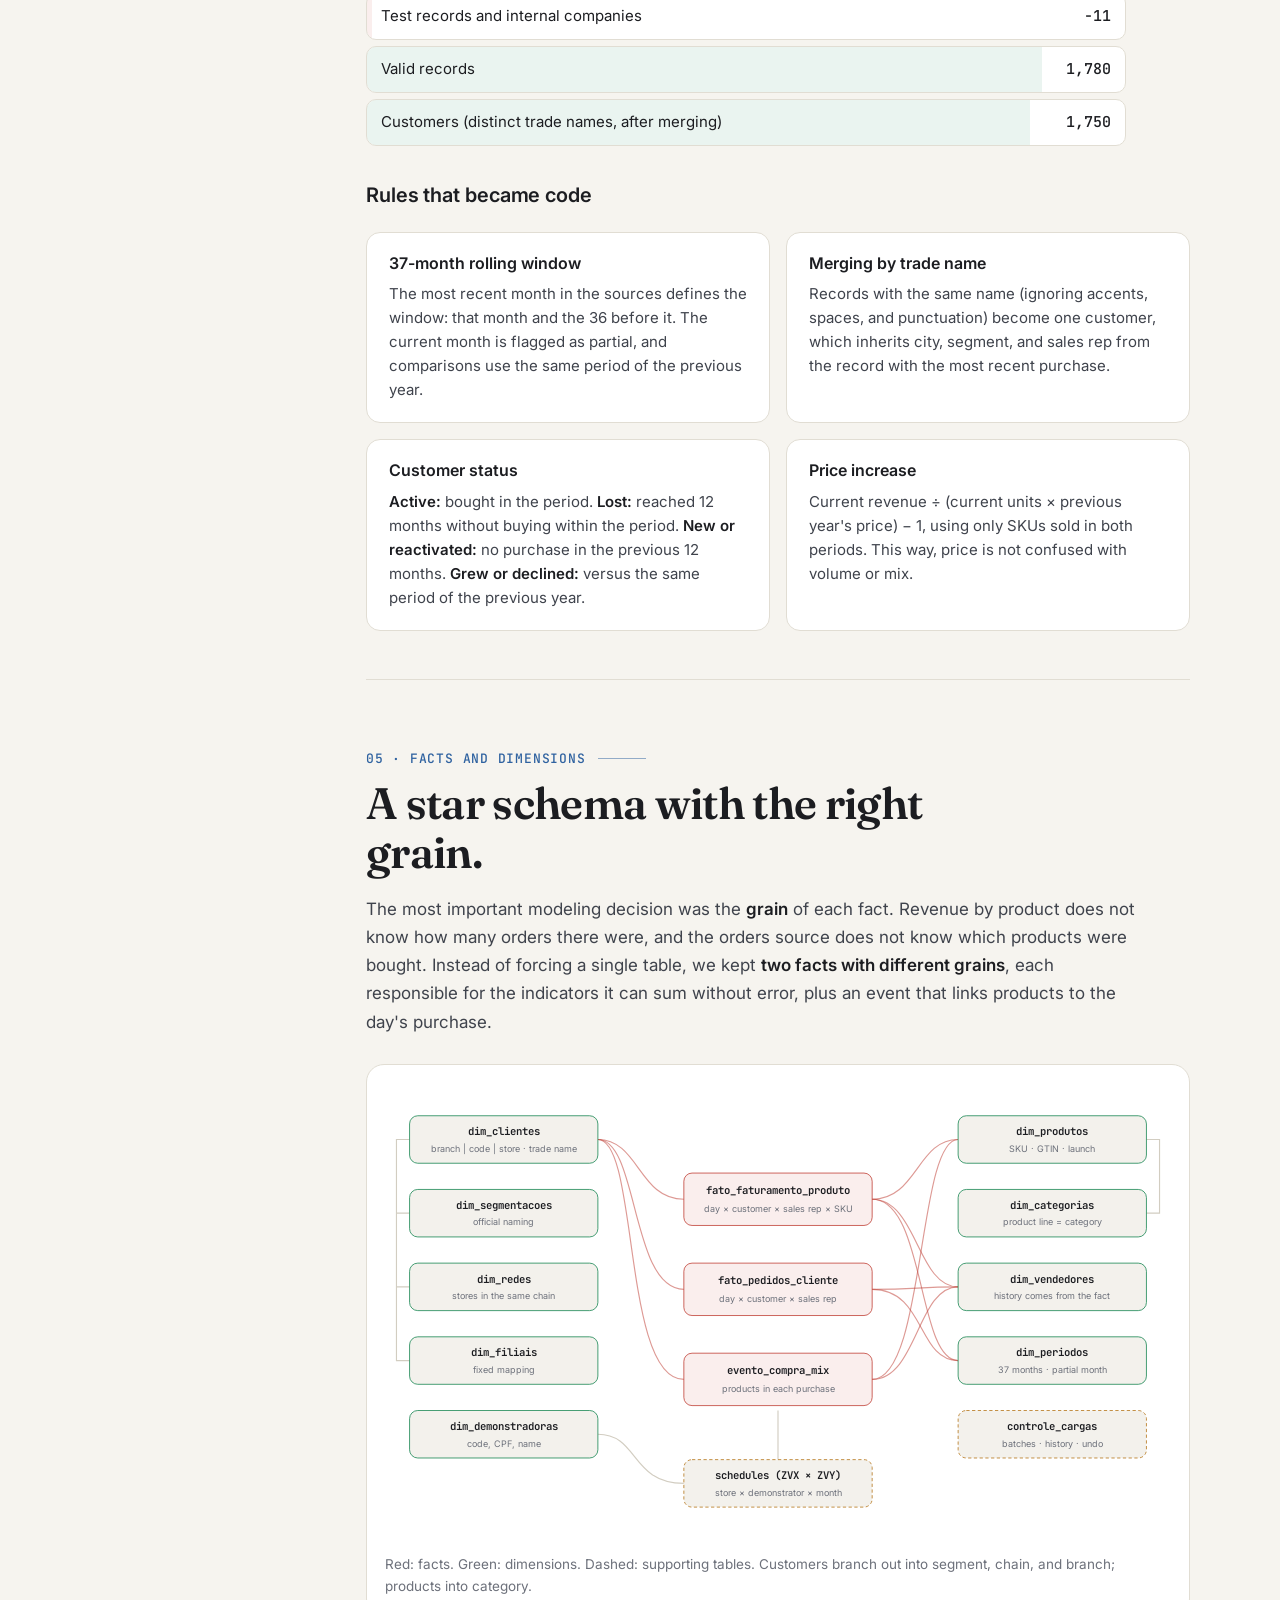
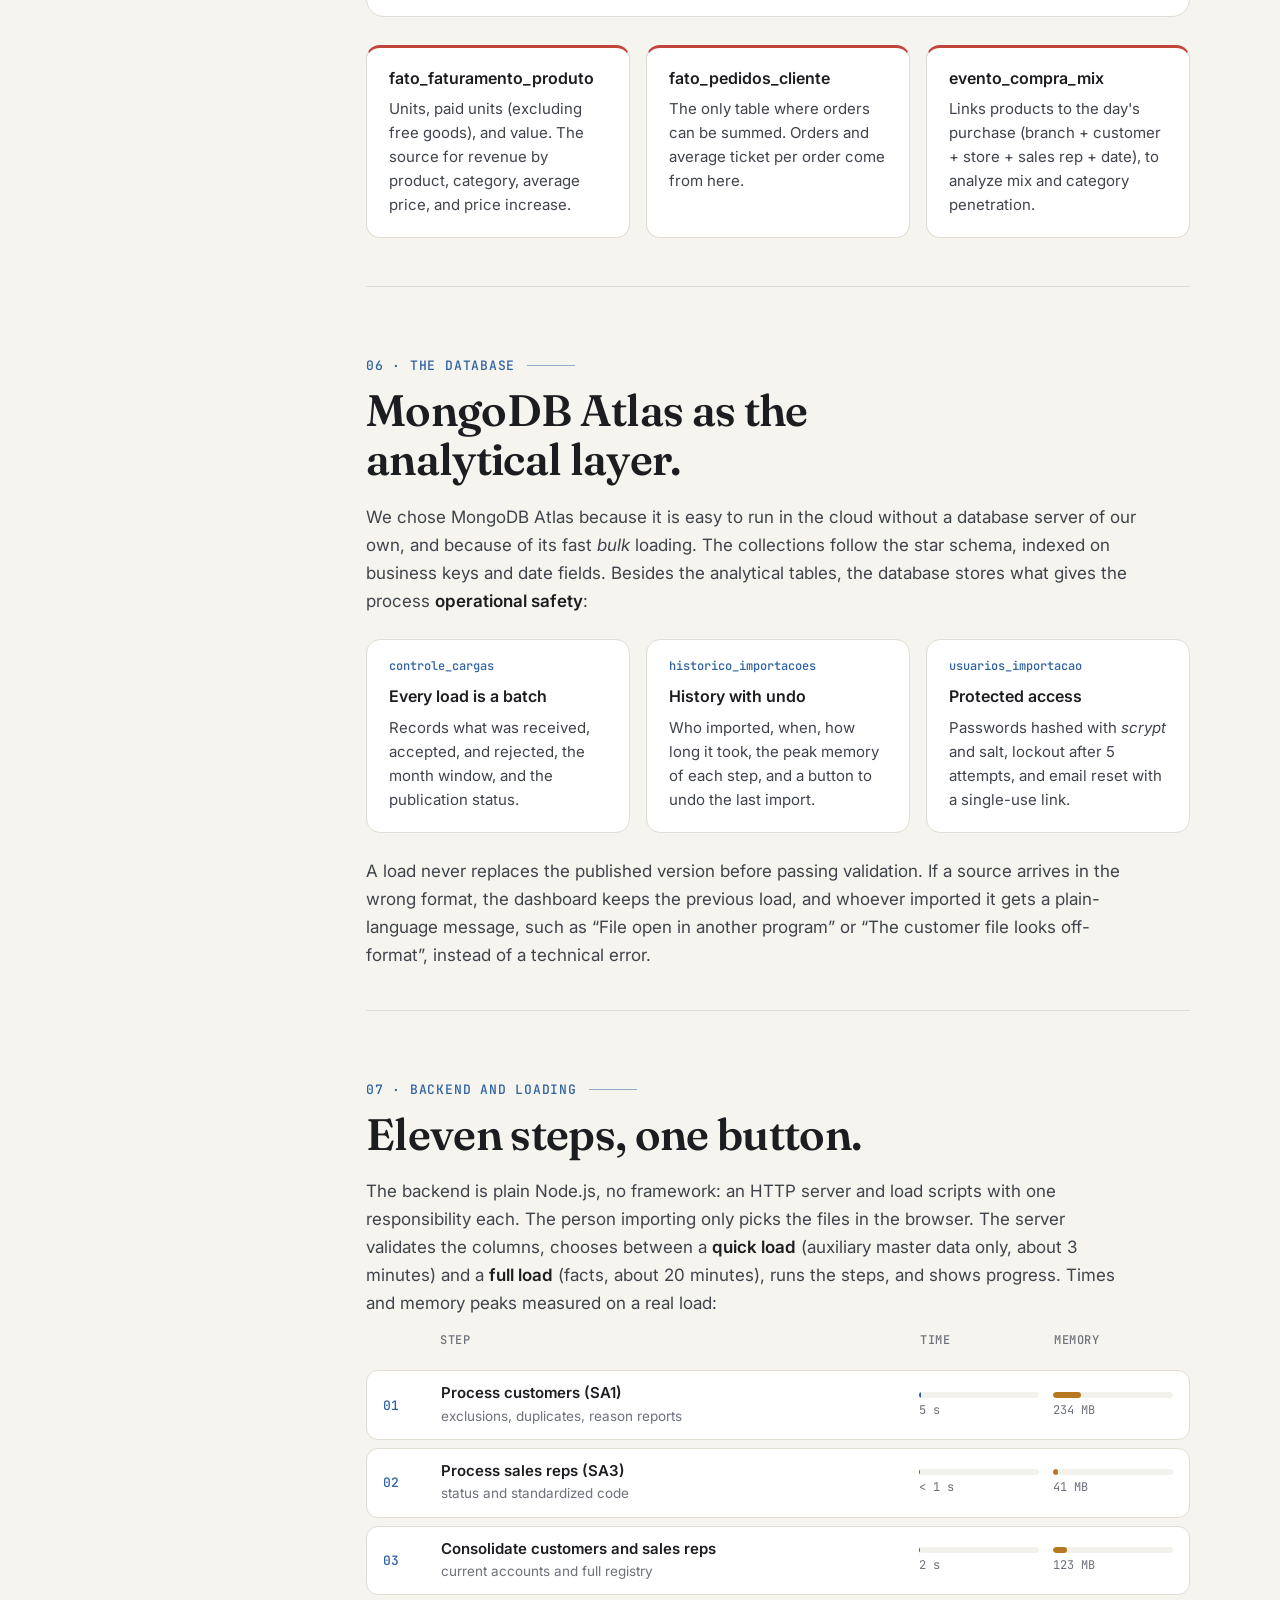
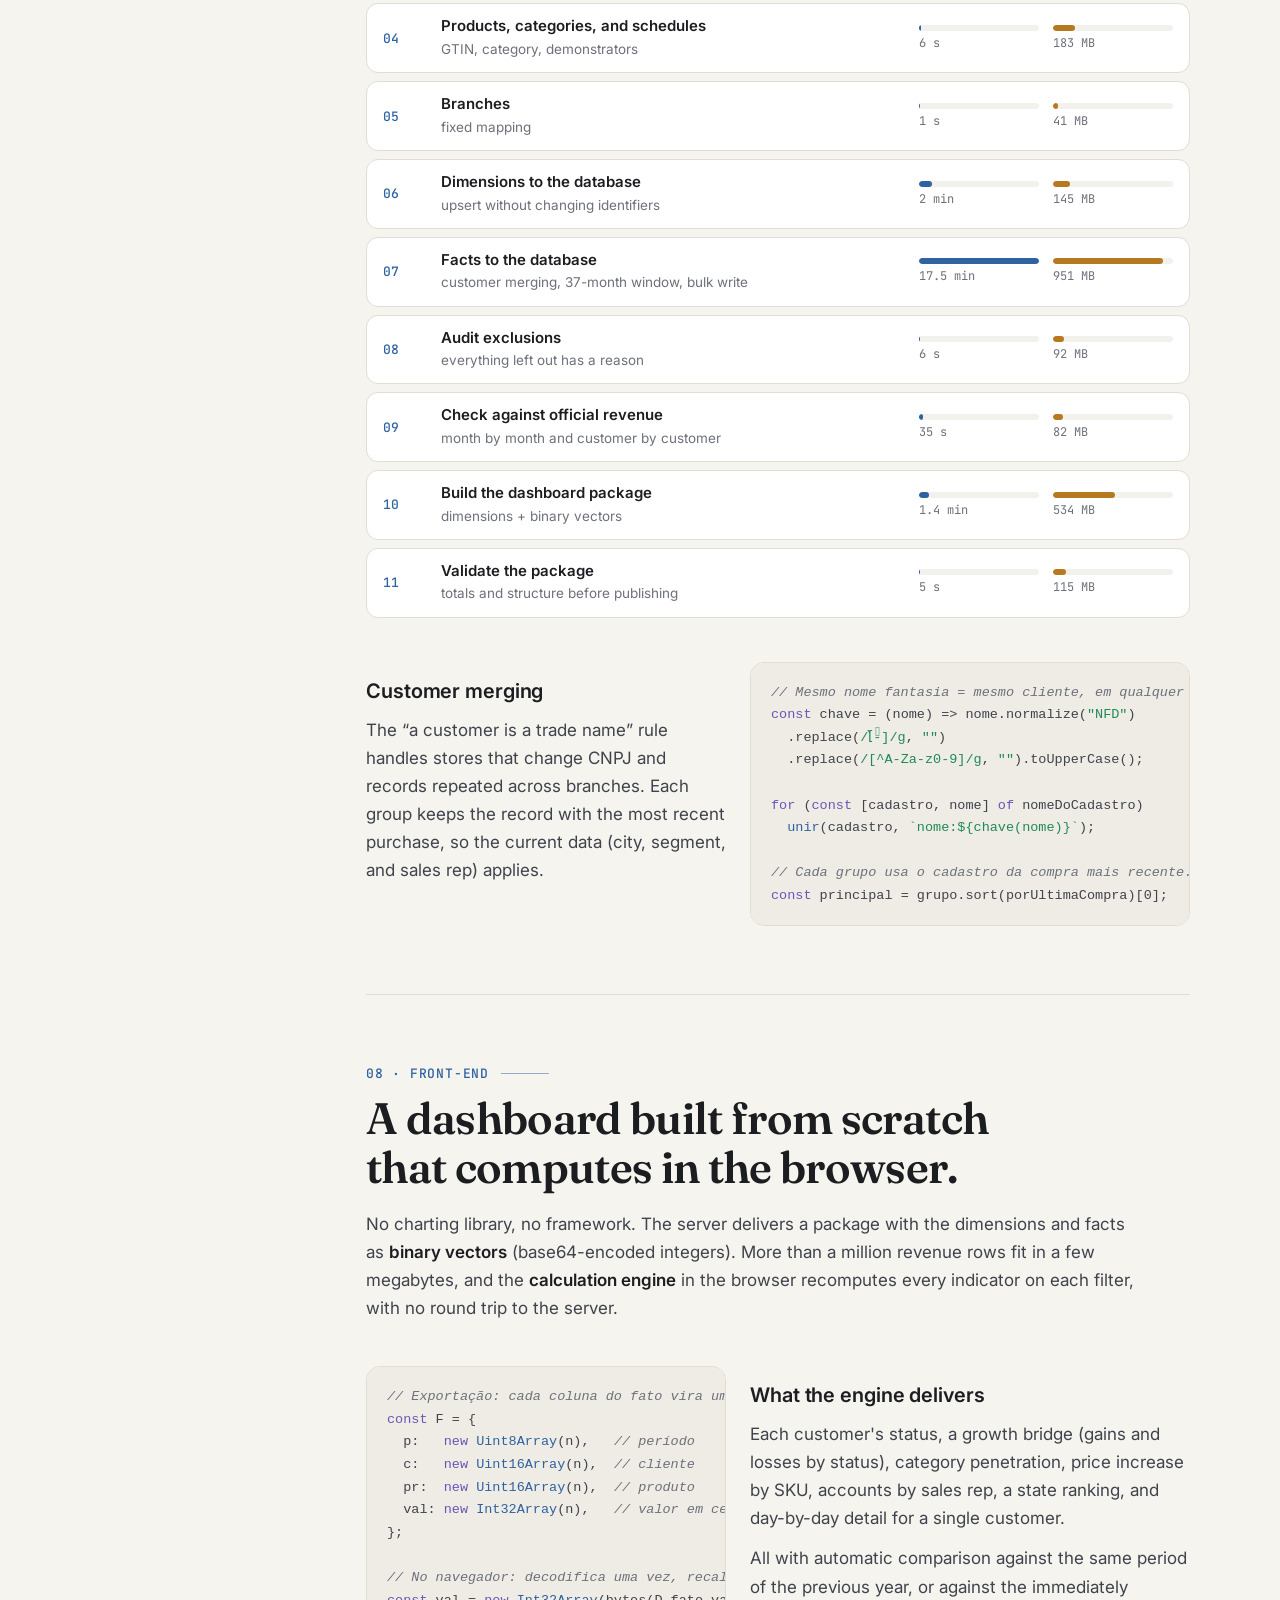
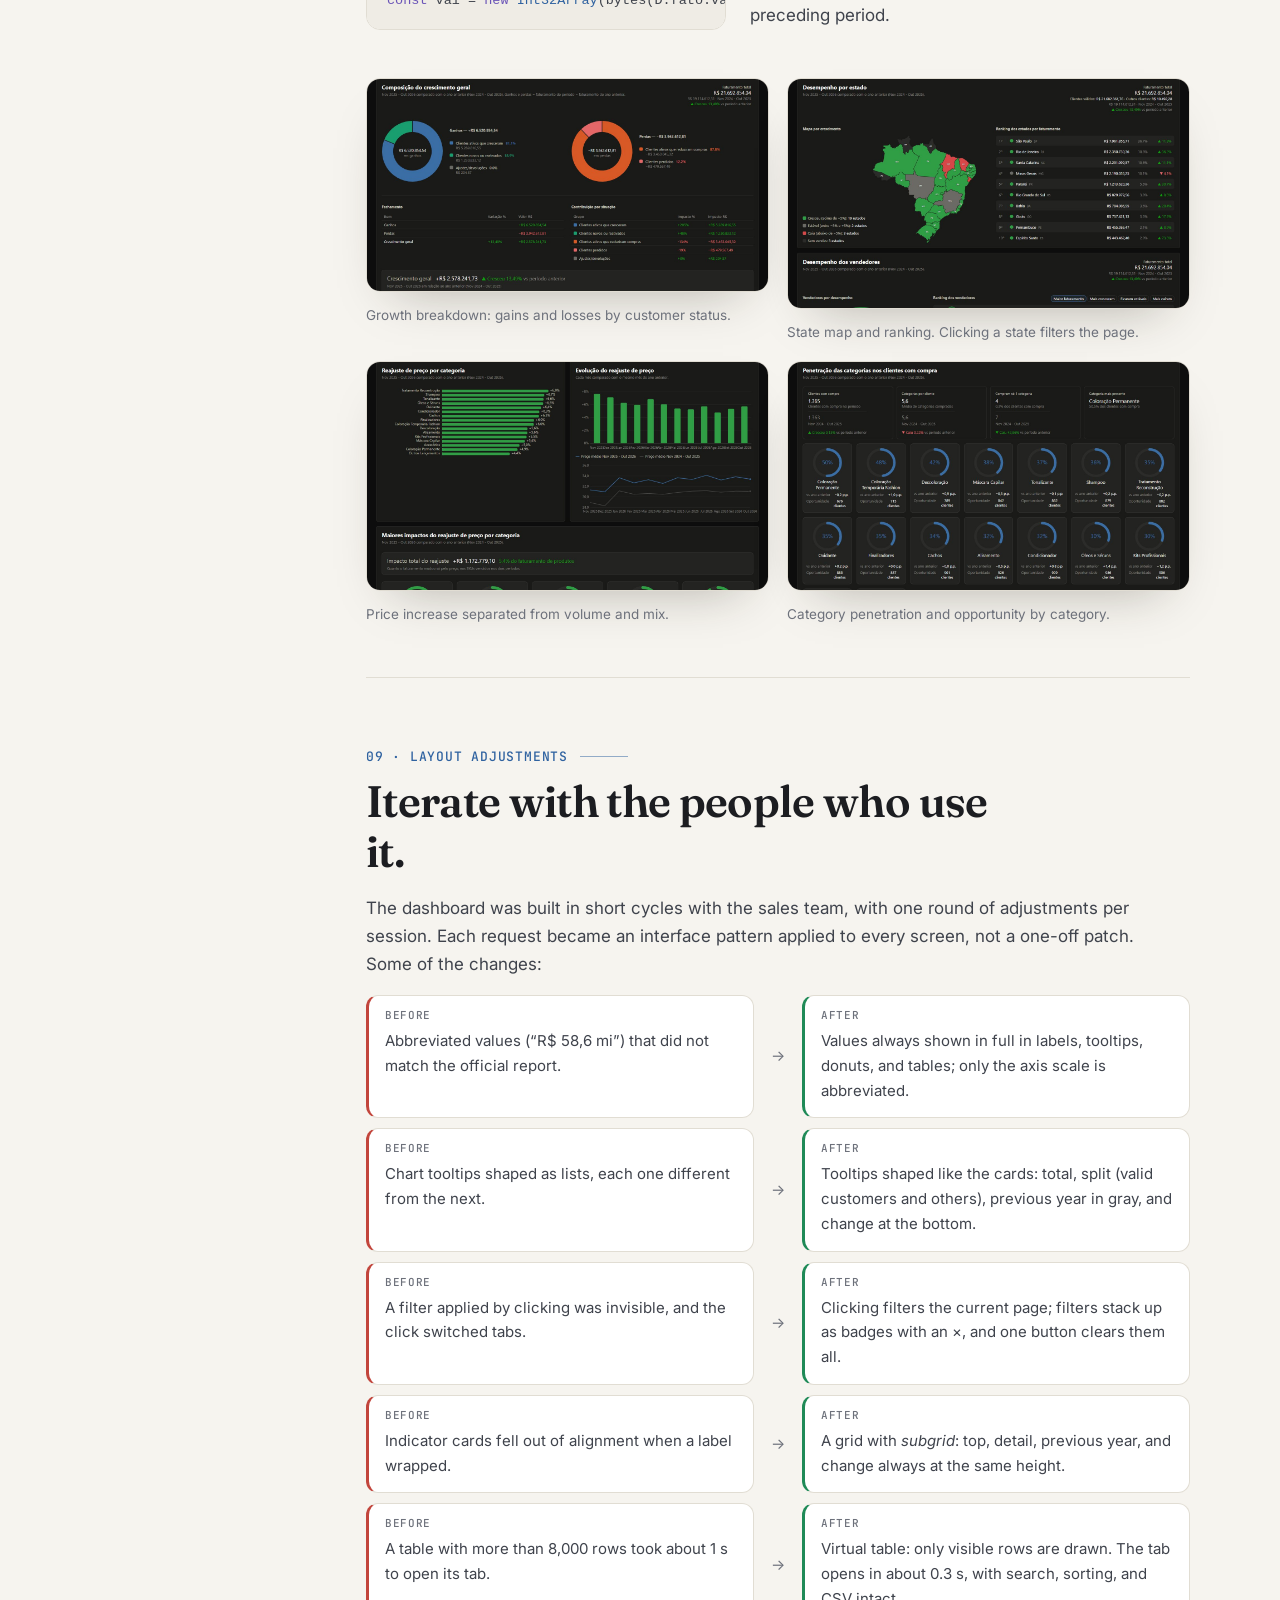
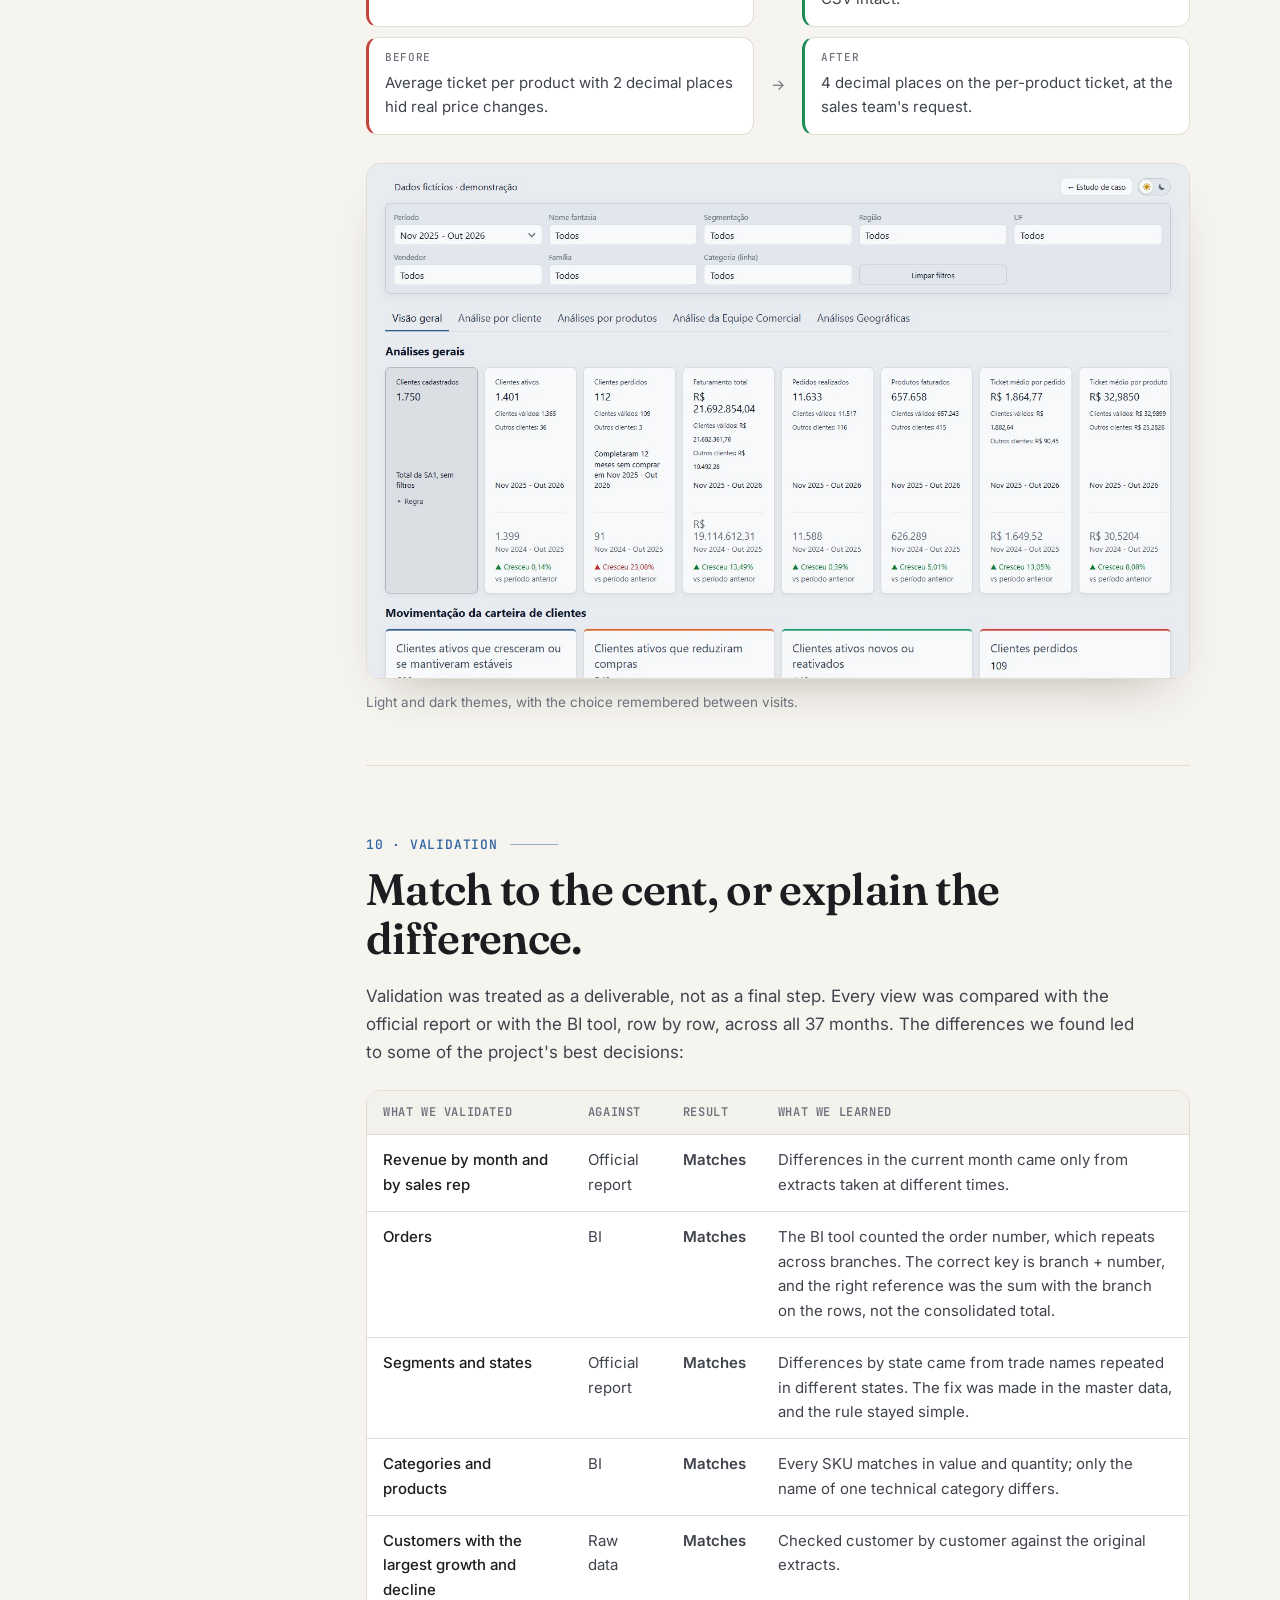
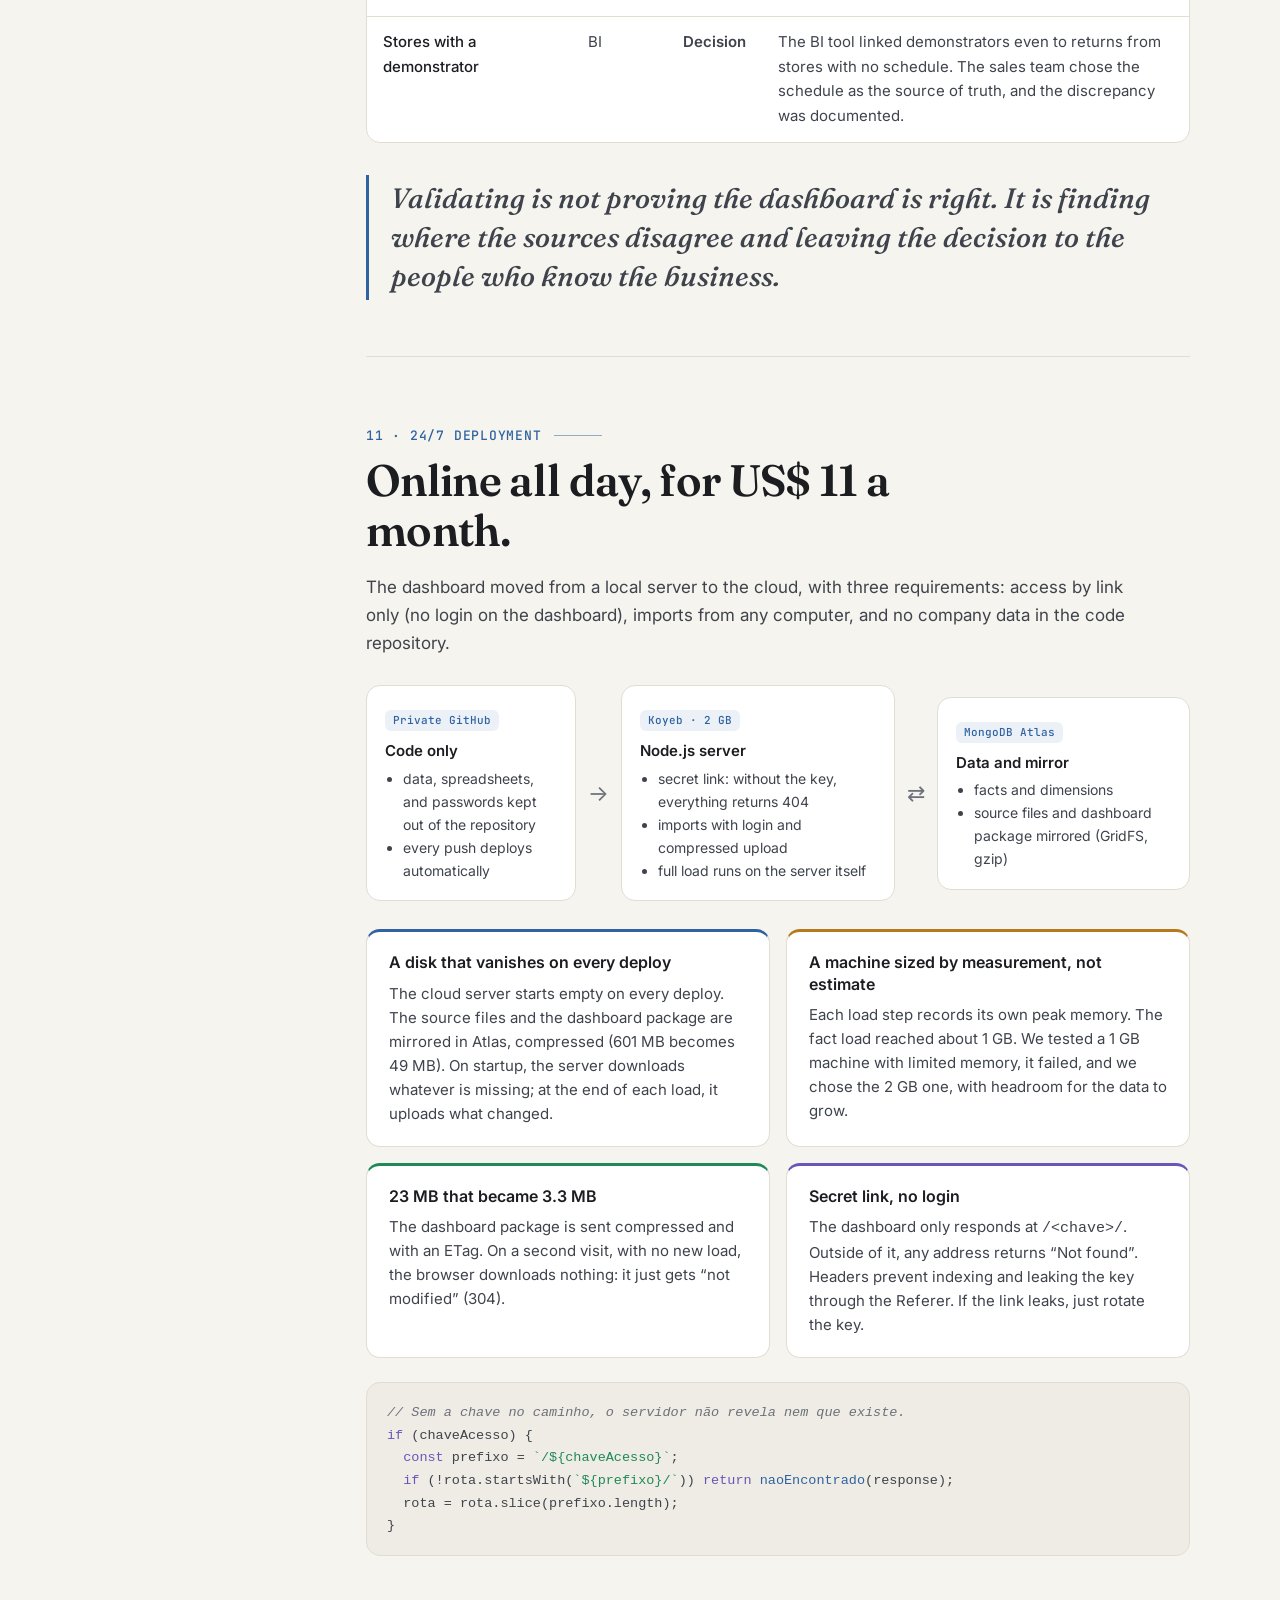
==== commit 89dc4f12: "Estudo de caso em inglês e espanhol, com seletor PT | EN | ES A escolha de idioma é a mesma da Vitri" ====
--- a/index.html
+++ b/index.html
@@ -2,6 +2,10 @@
 <html lang="pt-BR">
 <head>
   <meta charset="utf-8">
+  <script src="assets/idioma-estudo.js"></script>
+  <link rel="alternate" hreflang="pt-BR" href="https://lariantunez.github.io/Diagnostico-Comercial/">
+  <link rel="alternate" hreflang="en" href="https://lariantunez.github.io/Diagnostico-Comercial/en/">
+  <link rel="alternate" hreflang="es" href="https://lariantunez.github.io/Diagnostico-Comercial/es/">
   <meta name="viewport" content="width=device-width, initial-scale=1">
   <title>Diagnóstico Comercial · Estudo de caso</title>
   <meta name="description" content="Estudo de caso: do ERP a um painel comercial 24/7. Descoberta das bases, modelagem fato/dimensão, banco, backend, front-end, validação e implantação. Dados fictícios.">
@@ -18,10 +22,11 @@
     <div class="wrap">
       <a class="marca" href="#inicio"><i></i>Diagnóstico Comercial</a>
       <nav>
-        <a class="opcional" href="https://lariantunez.github.io/Vitrine-de-projetos/">Vitrine</a>
+        <a class="opcional" href="https://lariantunez.github.io/Vitrine-de-projetos/?lang=pt">Vitrine</a>
         <a class="opcional" href="#c00">Estudo de caso</a>
         <a class="opcional" href="https://github.com/lariantunez/Diagnostico-Comercial">Código</a>
         <a href="painel/">Abrir painel</a>
+        <div class="idiomas" role="group" aria-label="Idioma"><a href="./?lang=pt" data-idioma="pt" hreflang="pt-BR" aria-current="true">PT</a><a href="en/" data-idioma="en" hreflang="en">EN</a><a href="es/" data-idioma="es" hreflang="es">ES</a></div>
         <button class="btn-tema" id="tema" type="button" aria-label="Trocar tema">☀</button>
       </nav>
       <span class="progresso"></span>
--- a/assets/estudo.css
+++ b/assets/estudo.css
@@ -239,3 +239,14 @@
   .mudanca { grid-template-columns: minmax(0, 1fr); }
   .mudanca .seta { transform: rotate(90deg); height: 20px; }
 }
+
+/* Seletor de idioma (PT, EN, ES), na mesma altura do botão de tema. */
+.idiomas { display: flex; height: 36px; padding: 3px; gap: 2px; border: 1px solid var(--border); border-radius: 999px; background: var(--surface); }
+.topo nav .idiomas a { display: grid; place-items: center; font: 500 12px/1 var(--mono); padding: 0 9px; border-radius: 999px; color: var(--muted); }
+.topo nav .idiomas a:hover { background: transparent; color: var(--text); }
+.topo nav .idiomas a[aria-current="true"] { background: var(--accent-2); color: var(--on-accent, #fff); }
+/* Celular: o topo não cabe com nome, seletor e botões; o nome sai (o título da página já o mostra) e fica o ícone. */
+@media (max-width: 480px) {
+  .topo .marca { font-size: 0; gap: 0; }
+  .topo nav .idiomas a { padding: 0 7px; }
+}
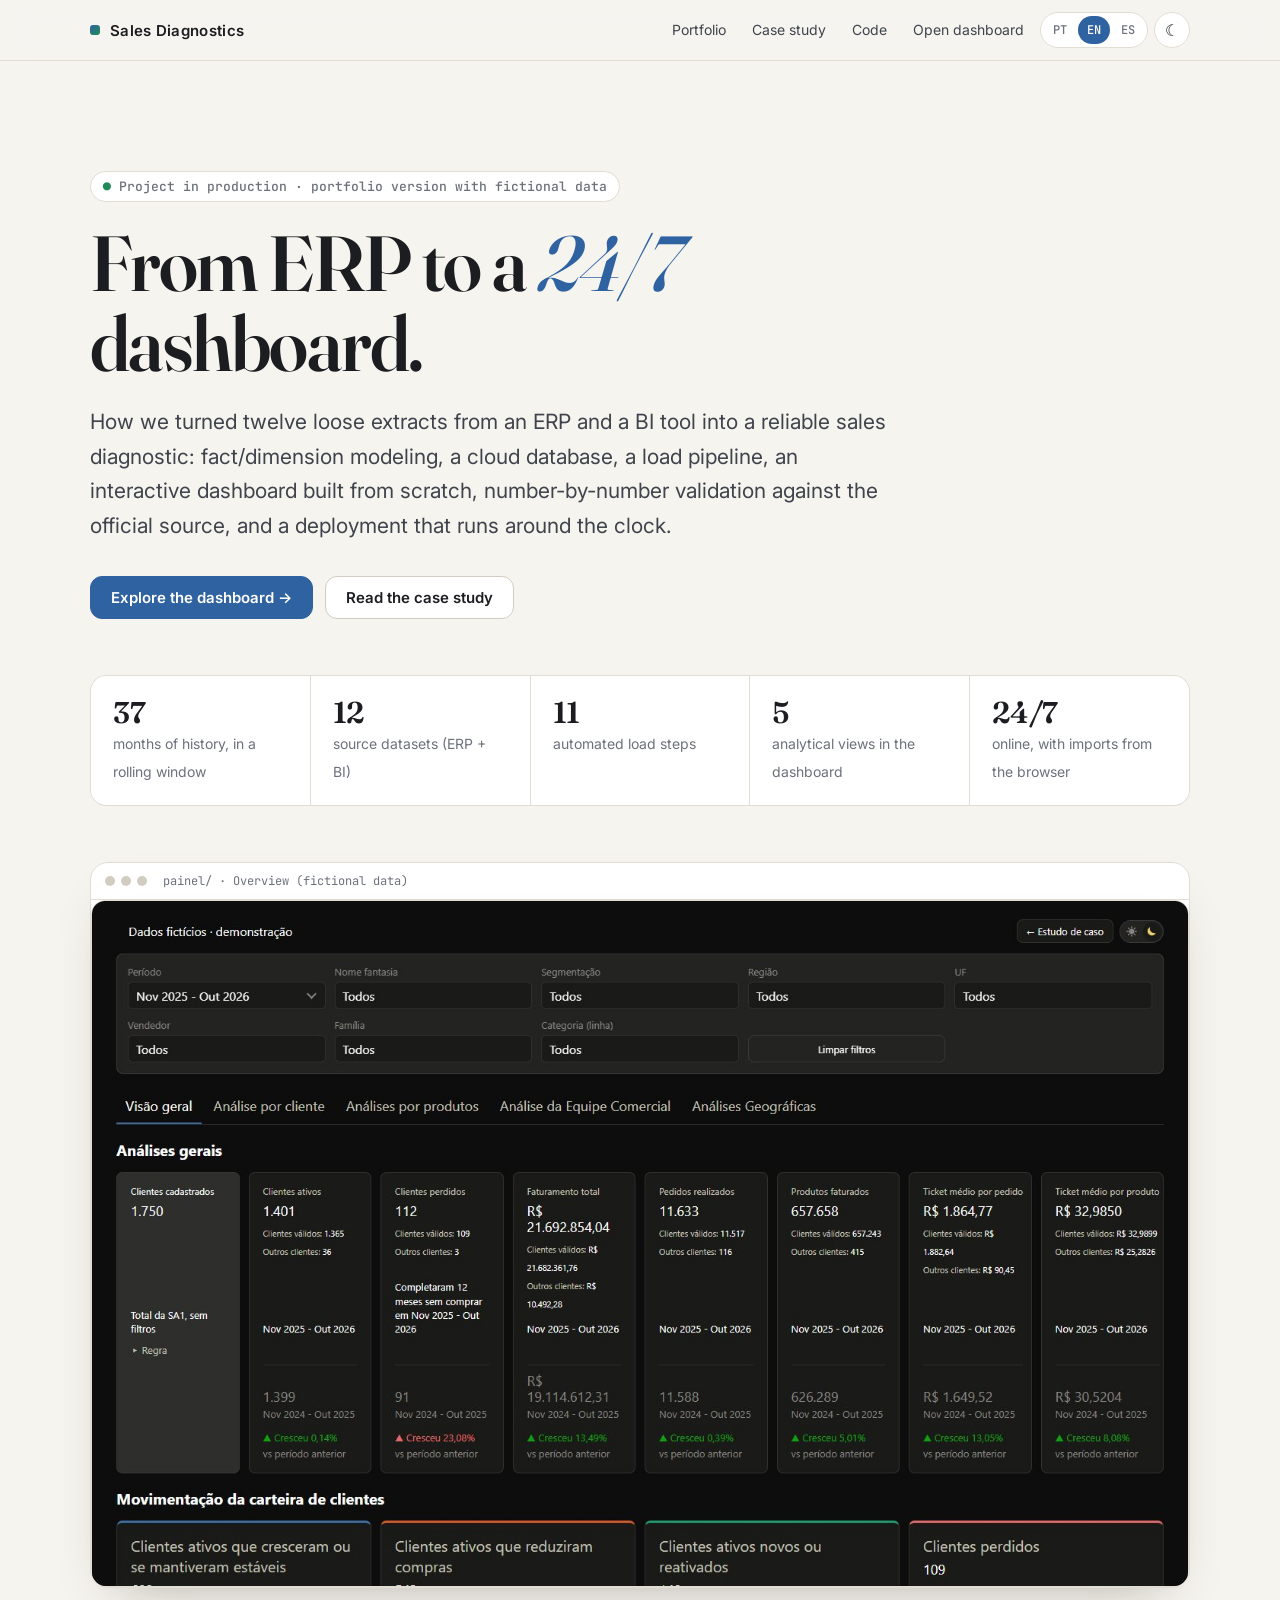
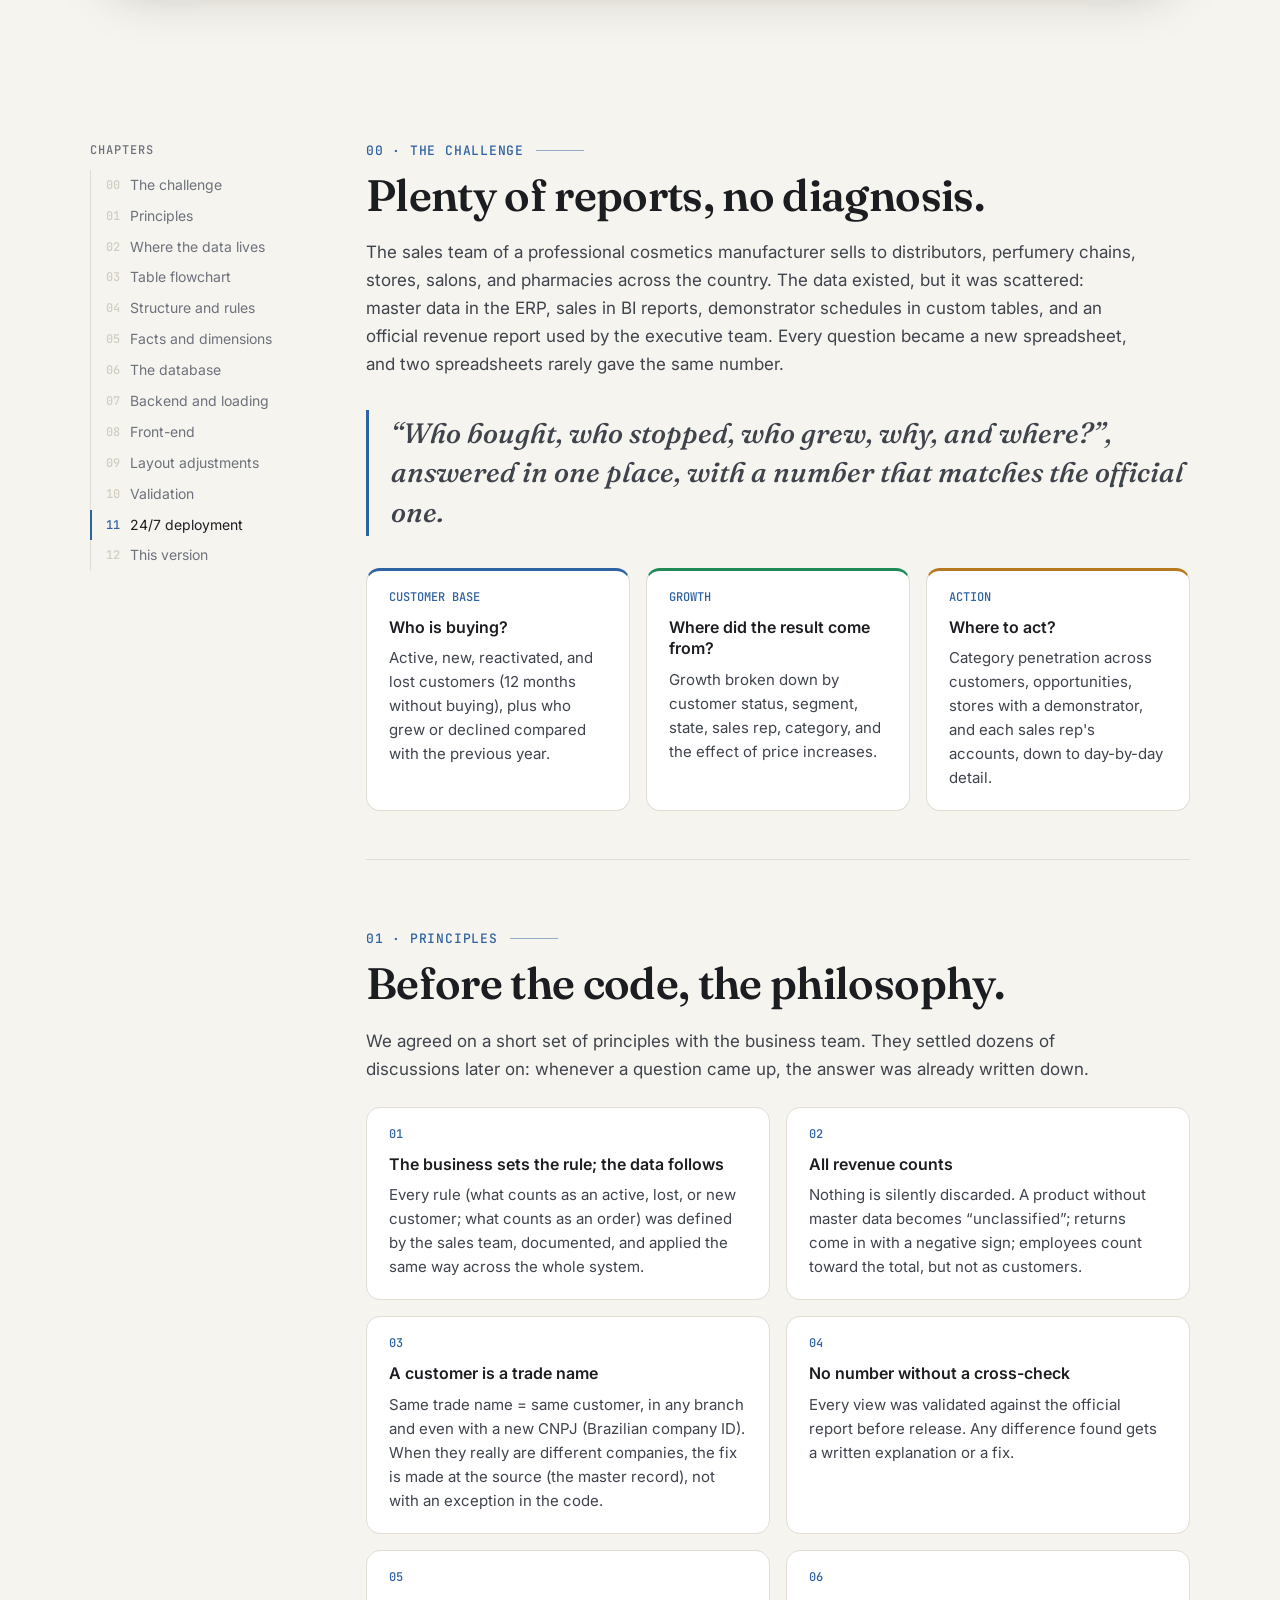
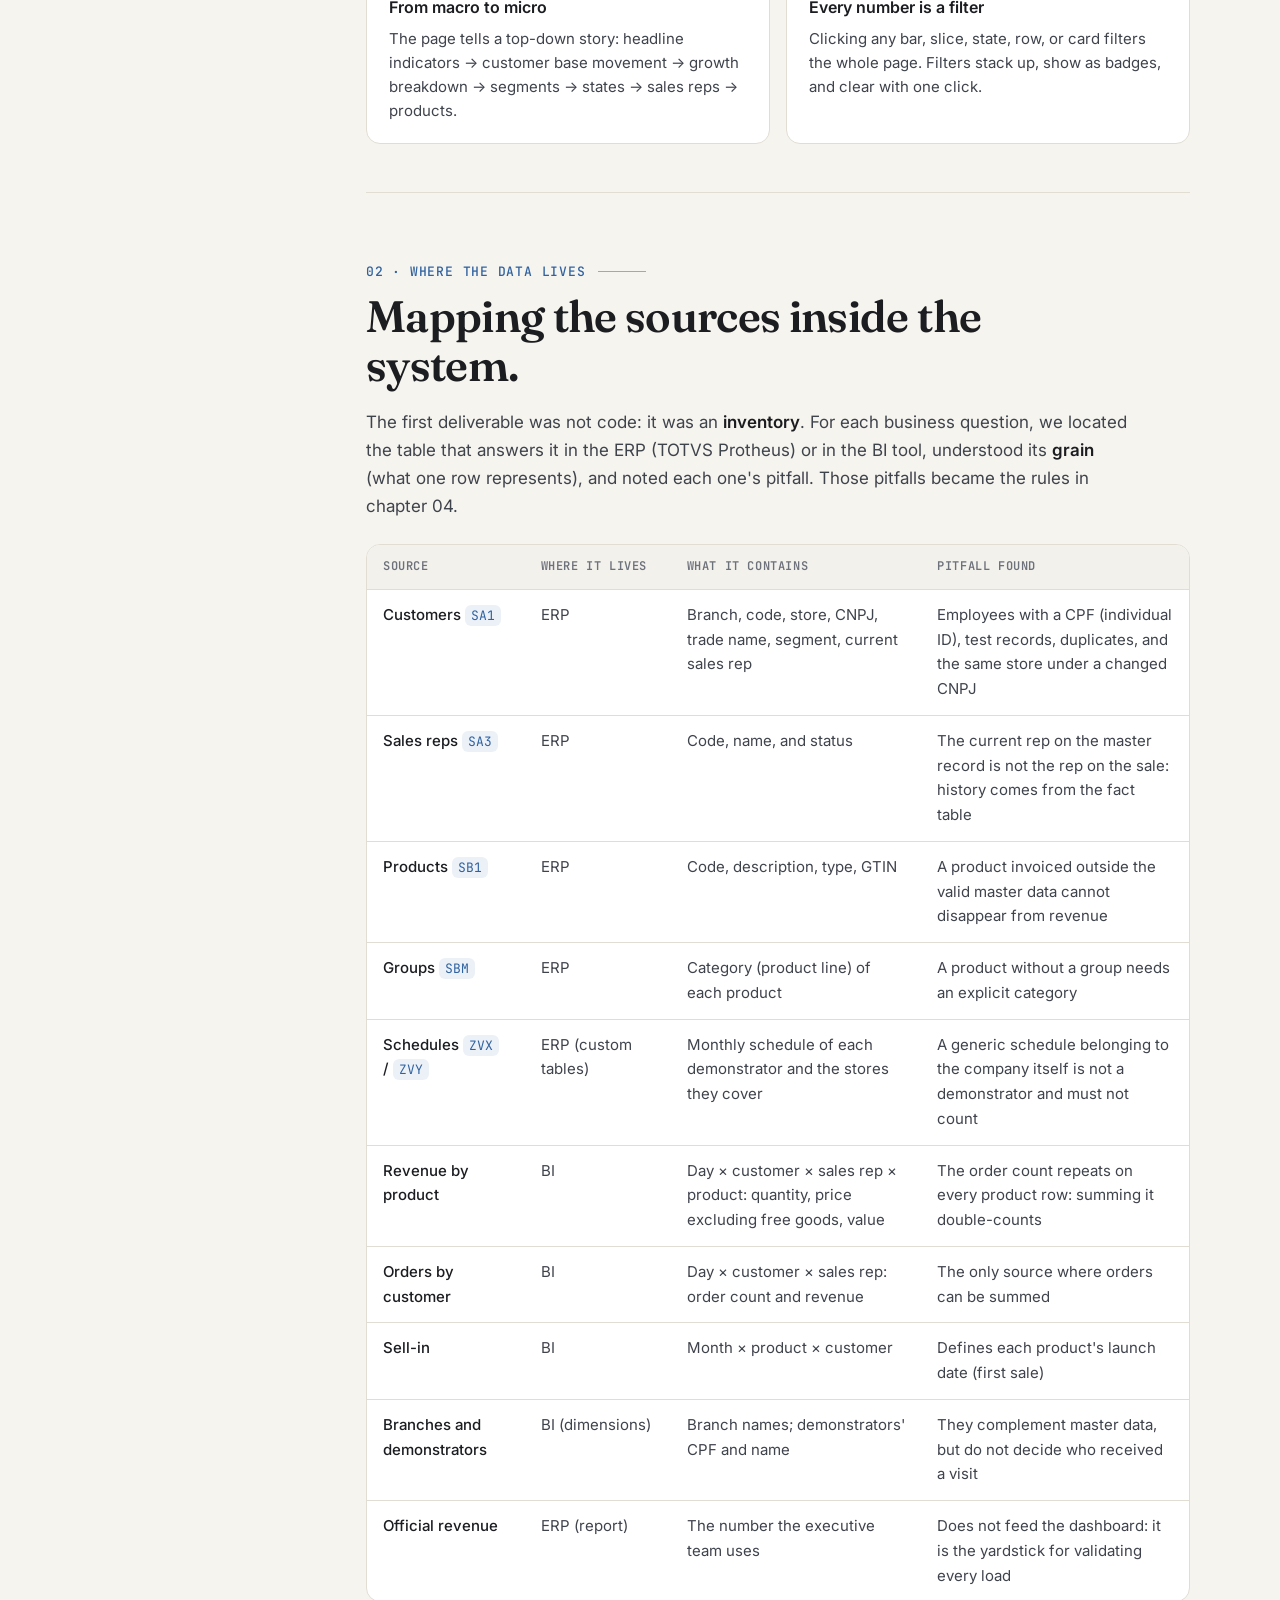
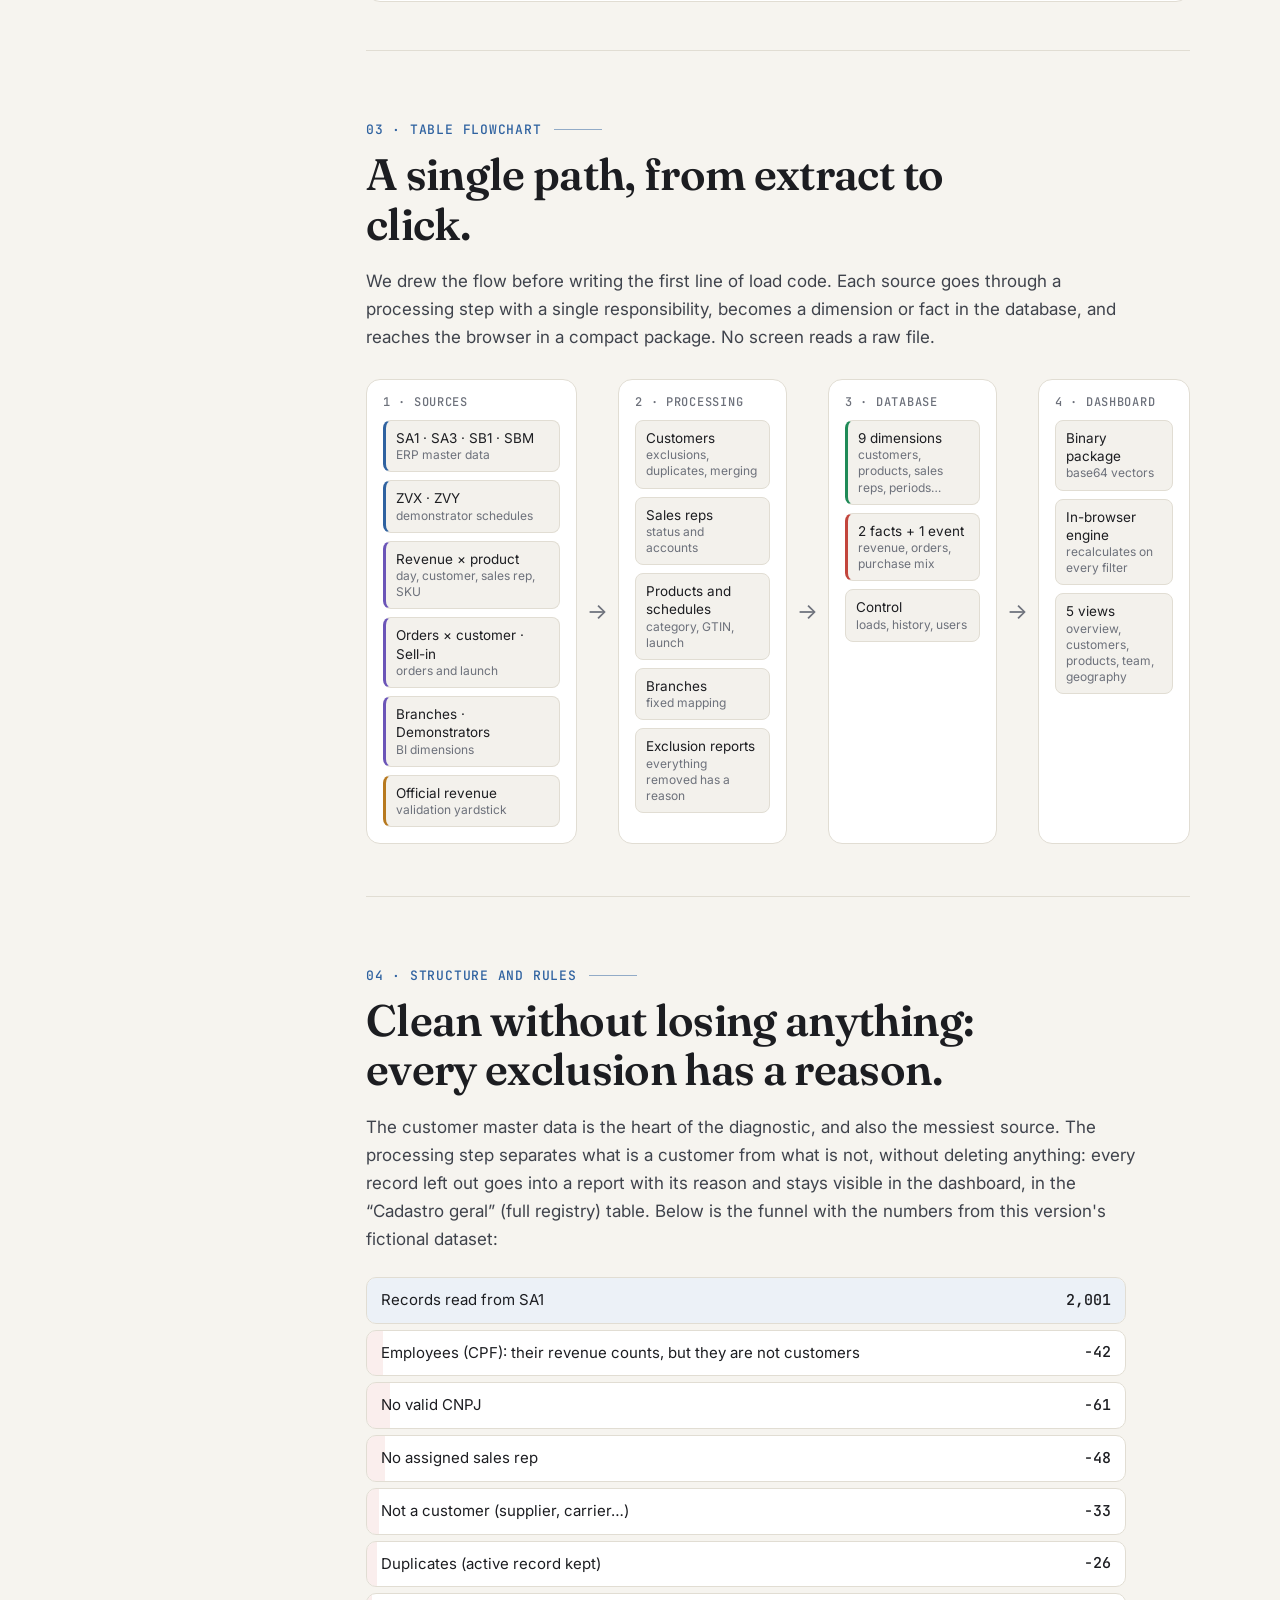
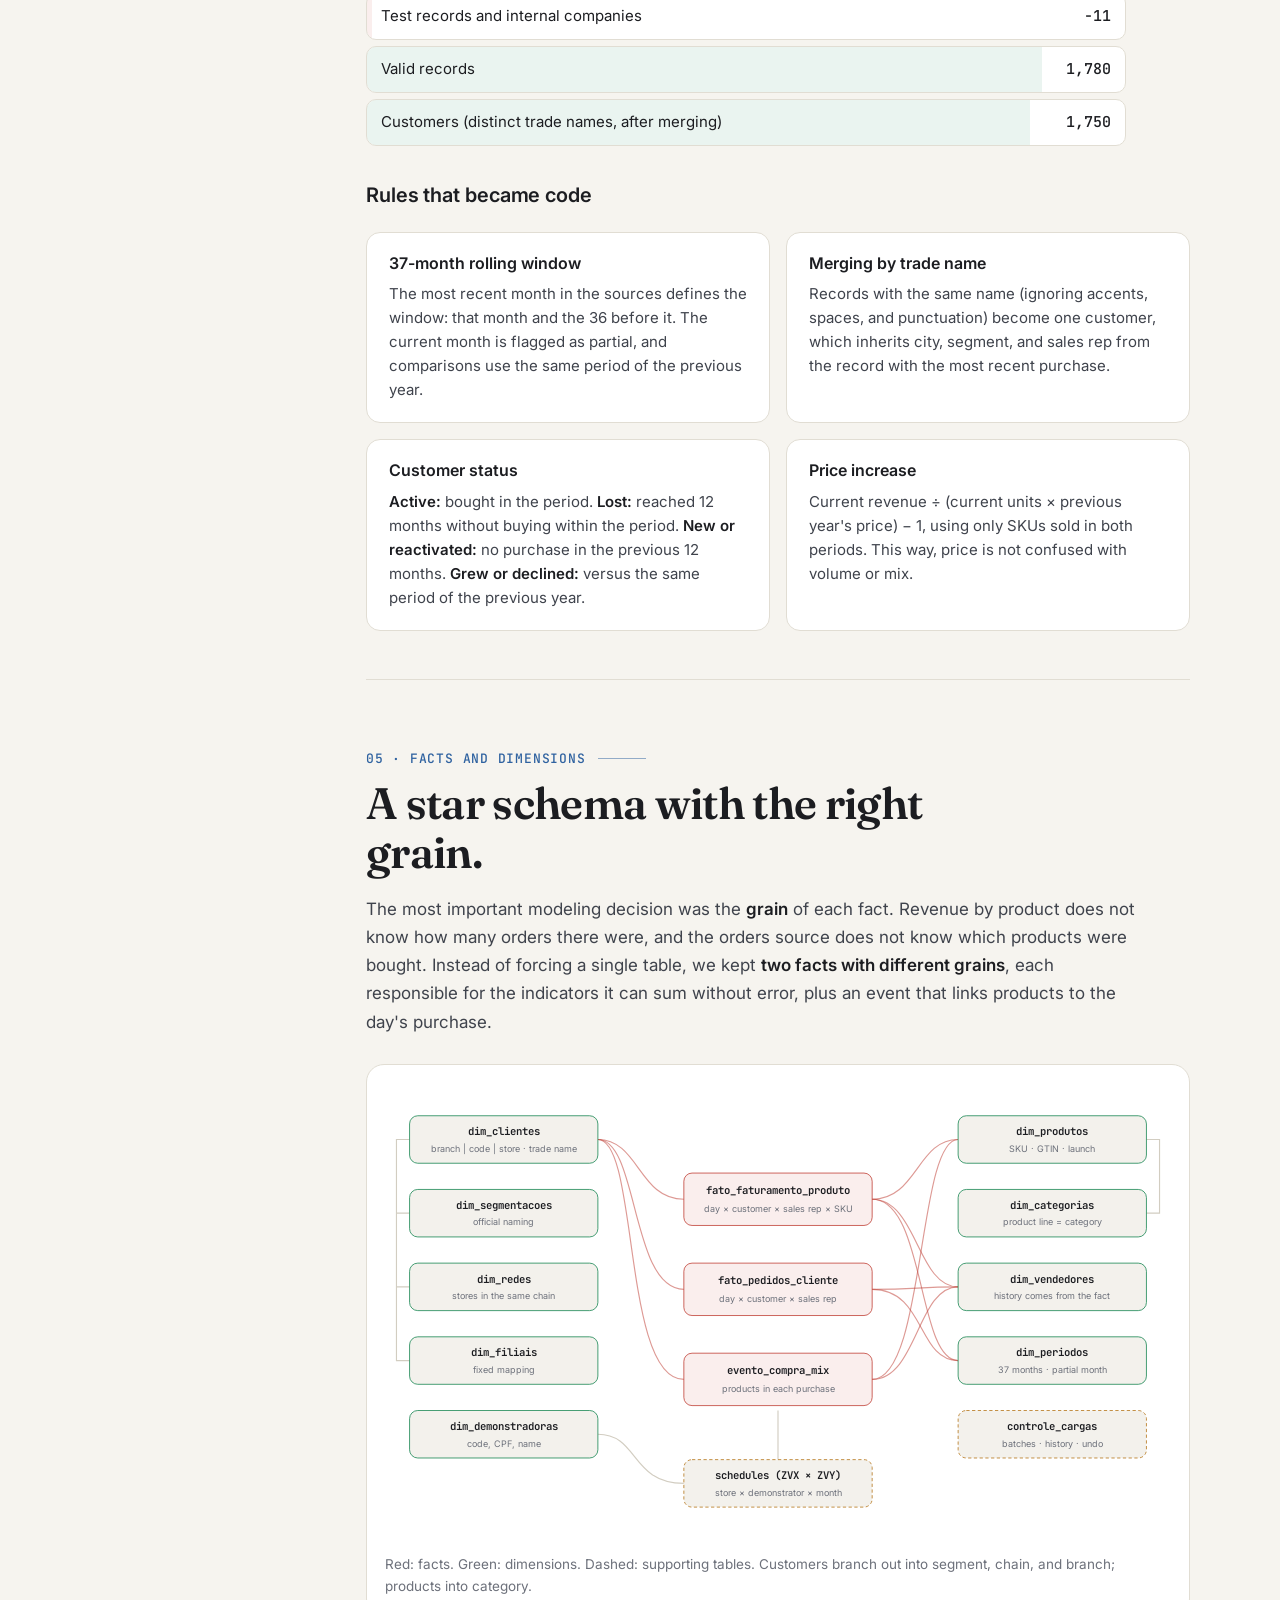
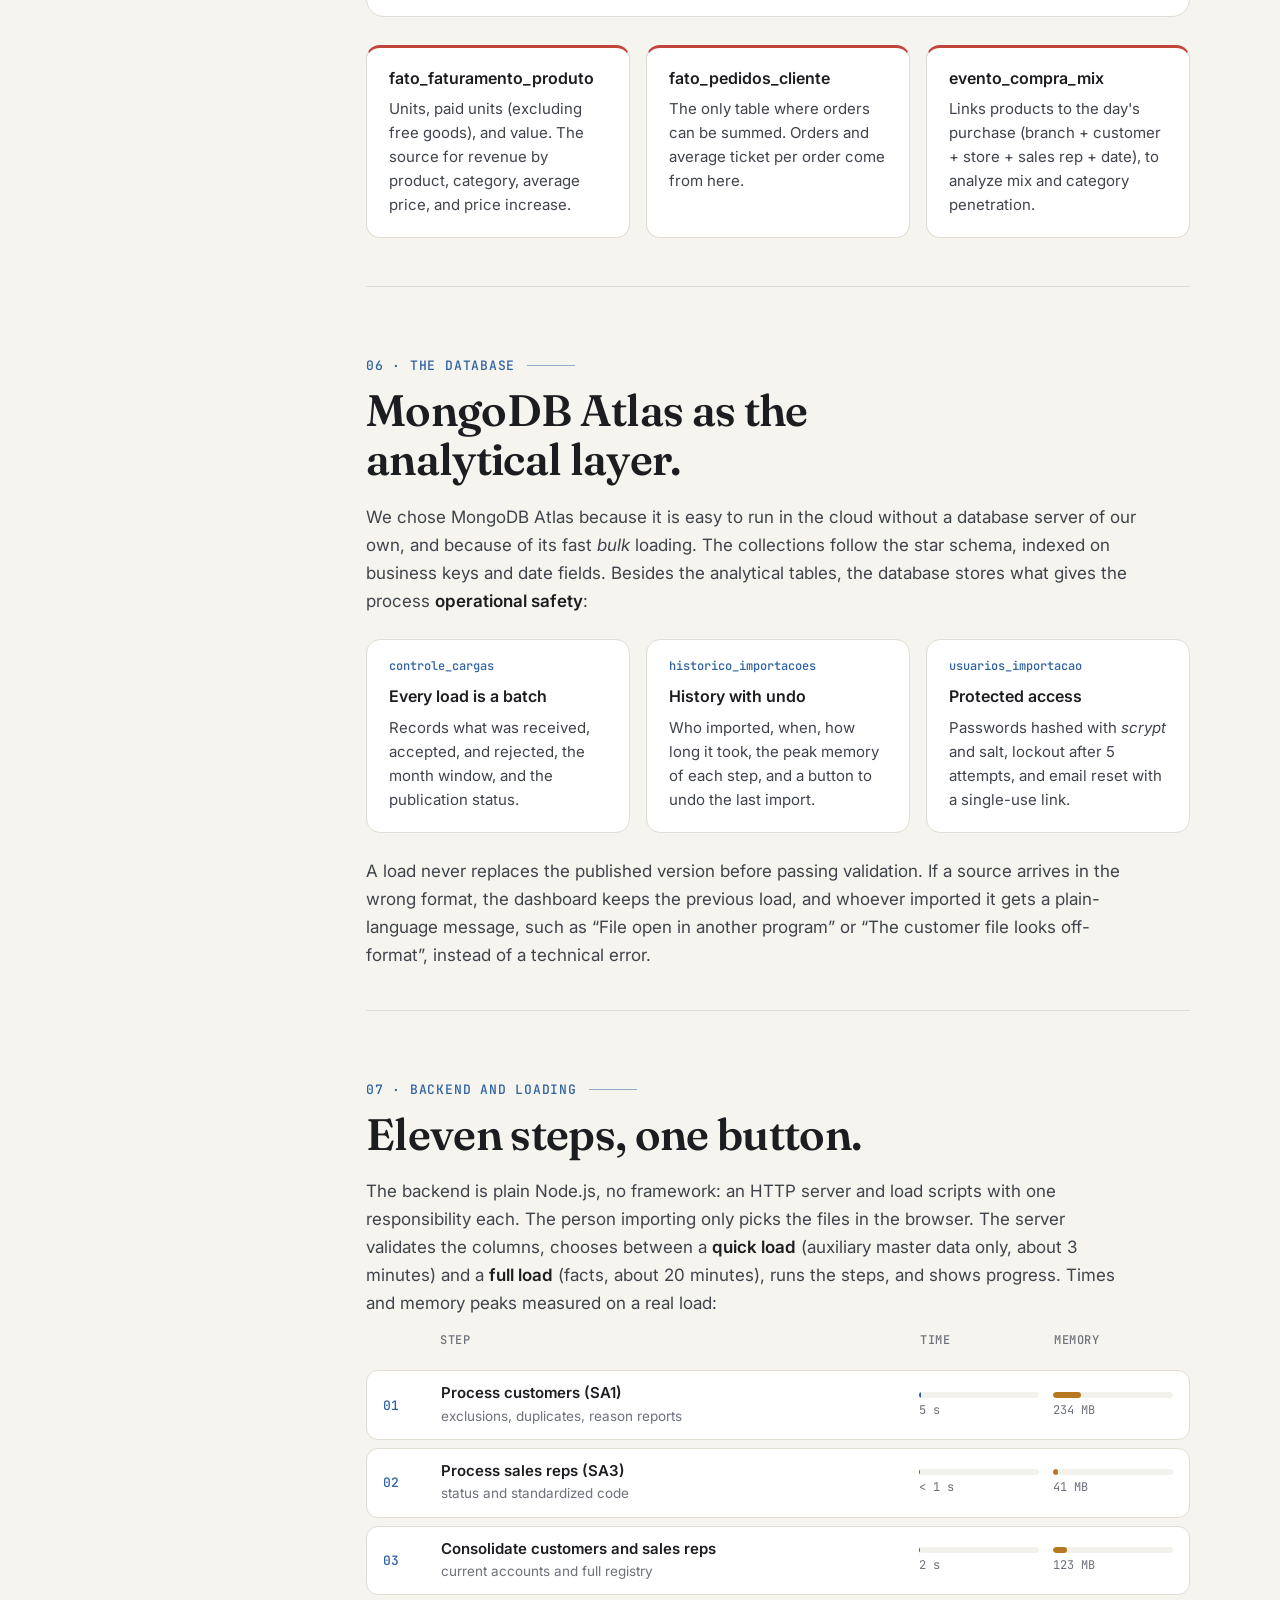
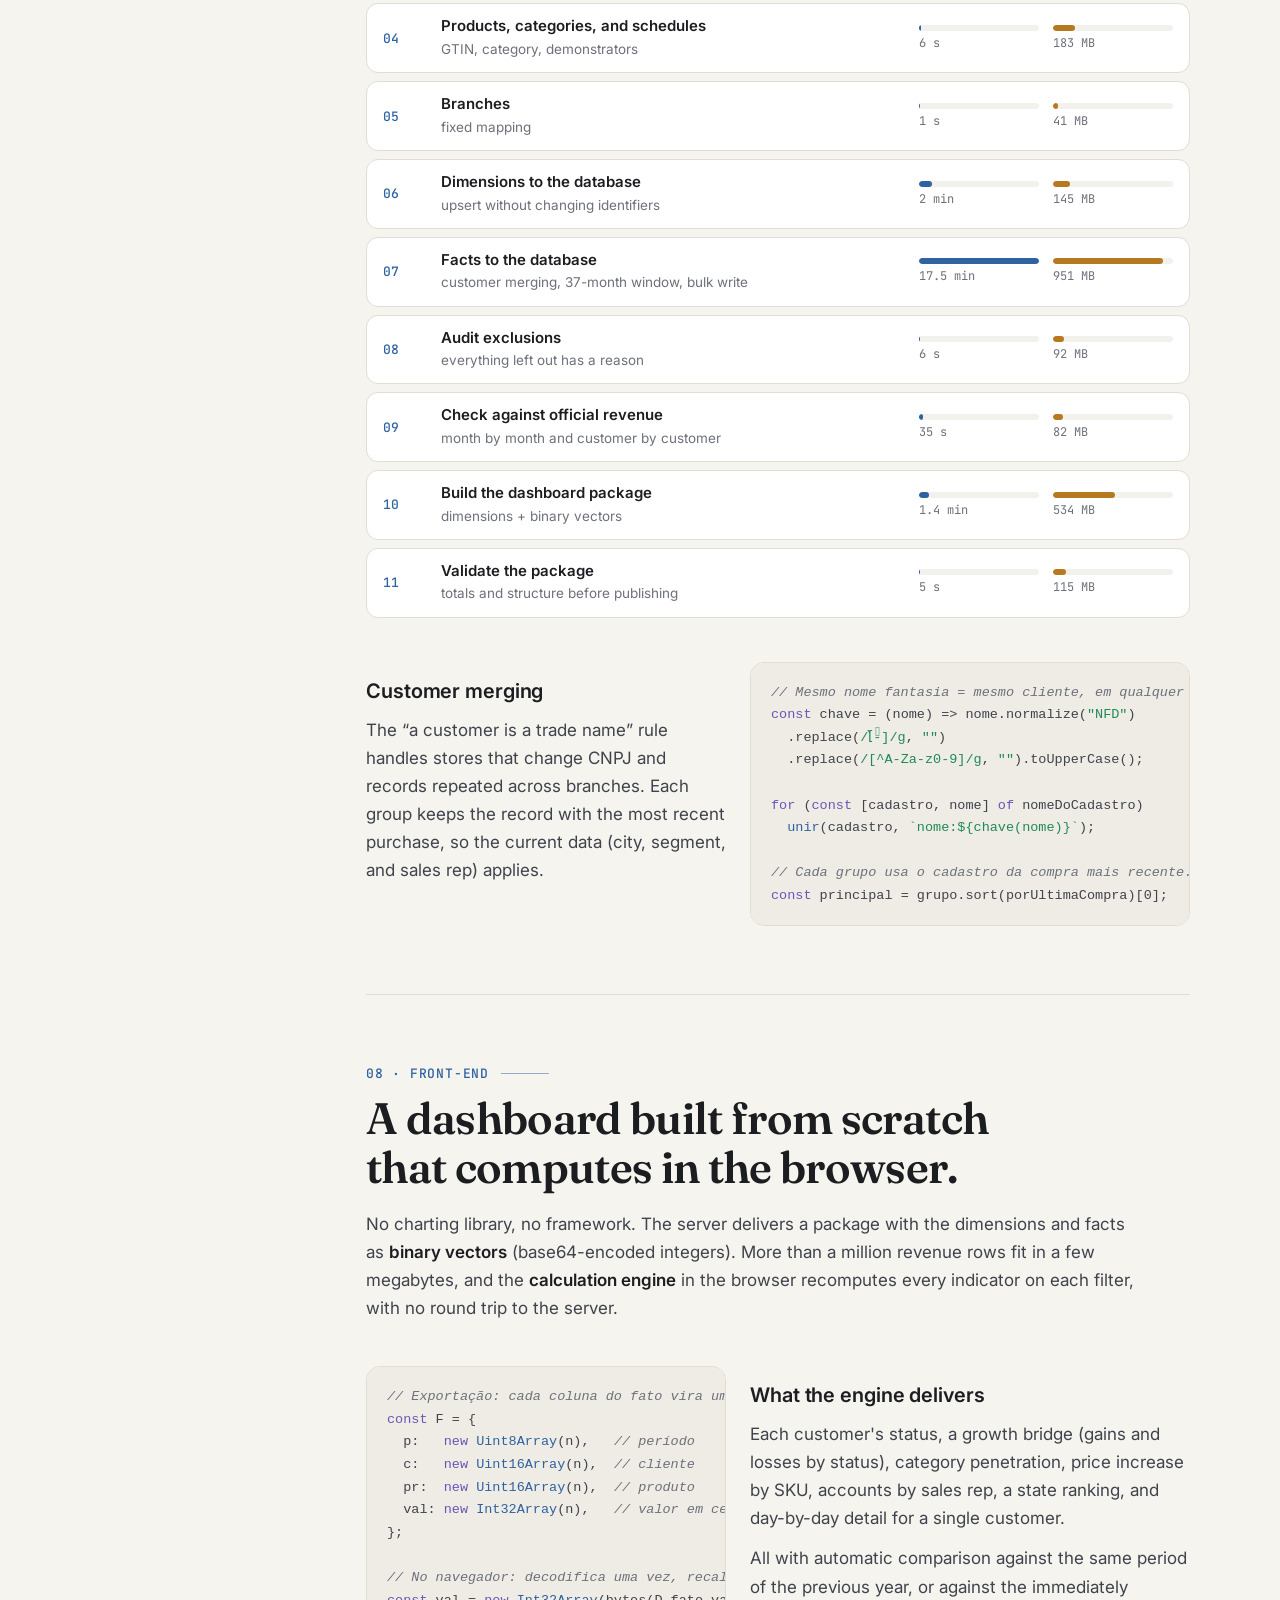
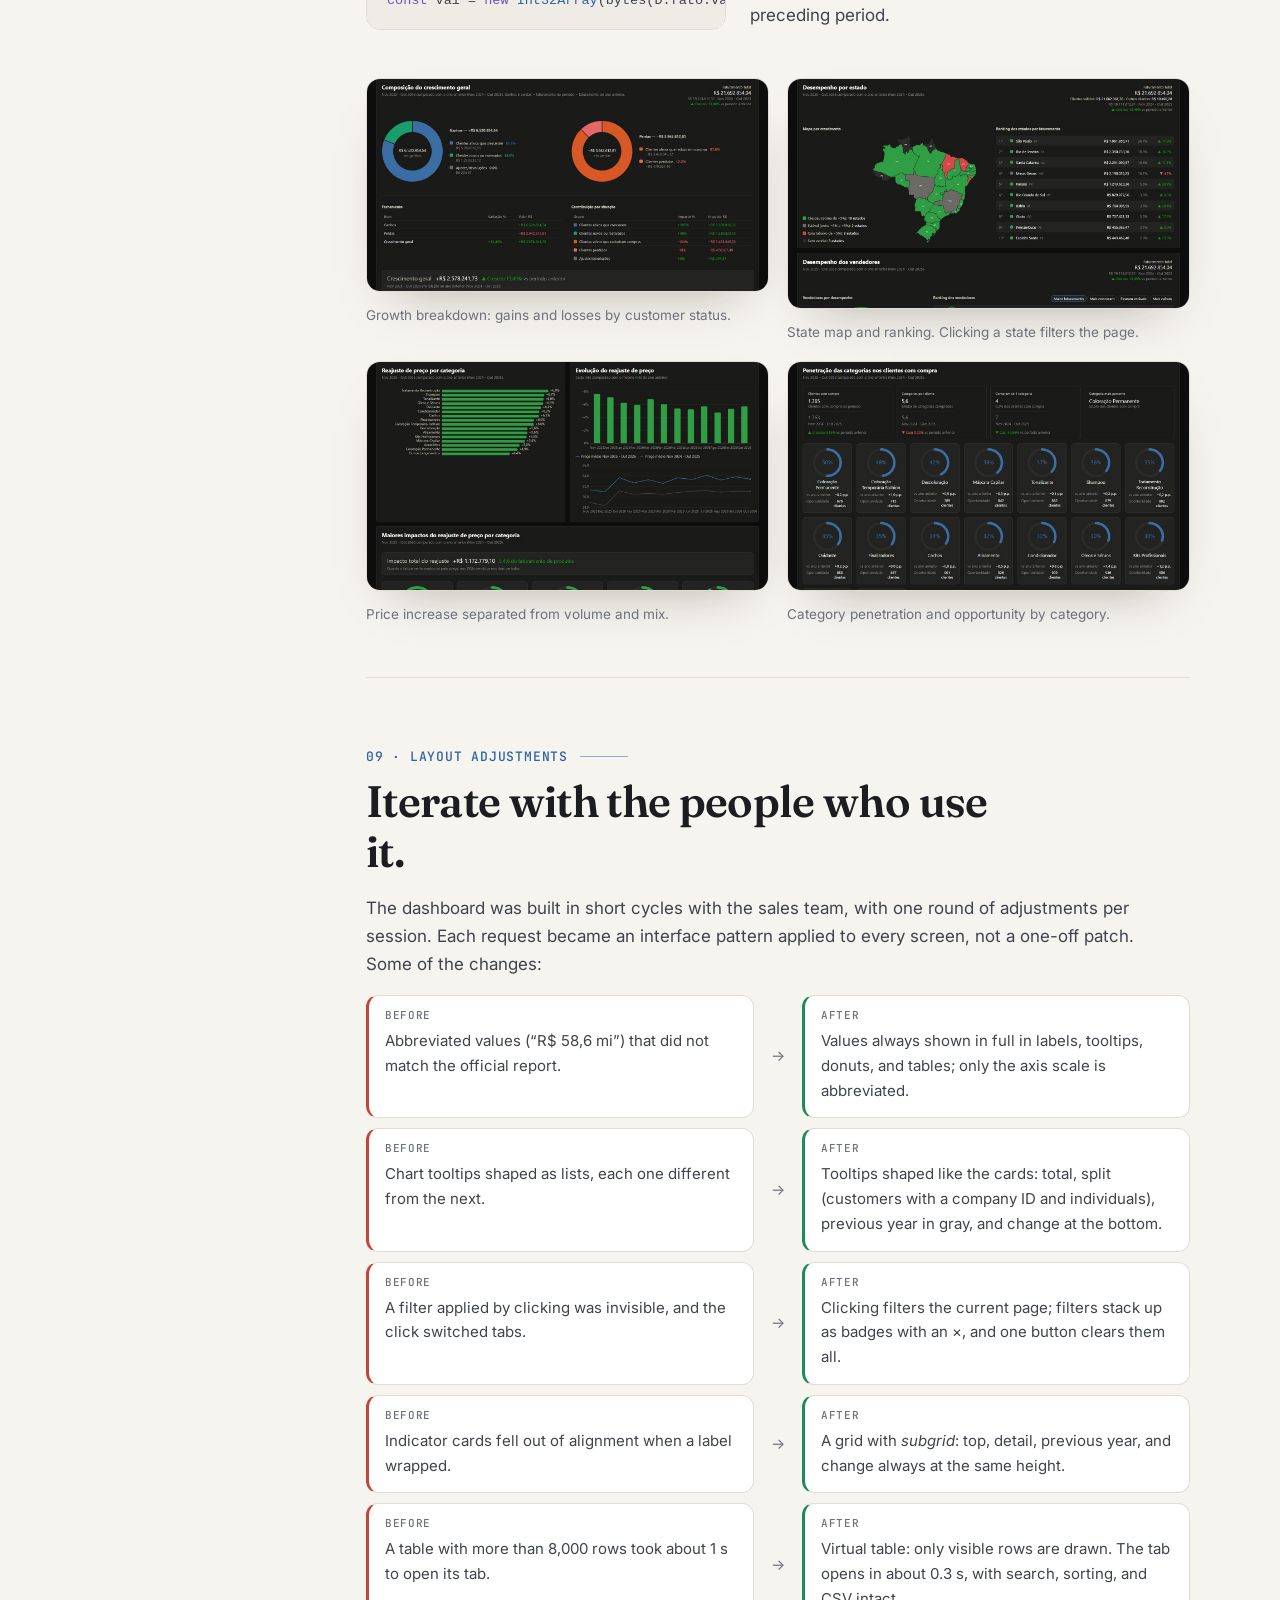
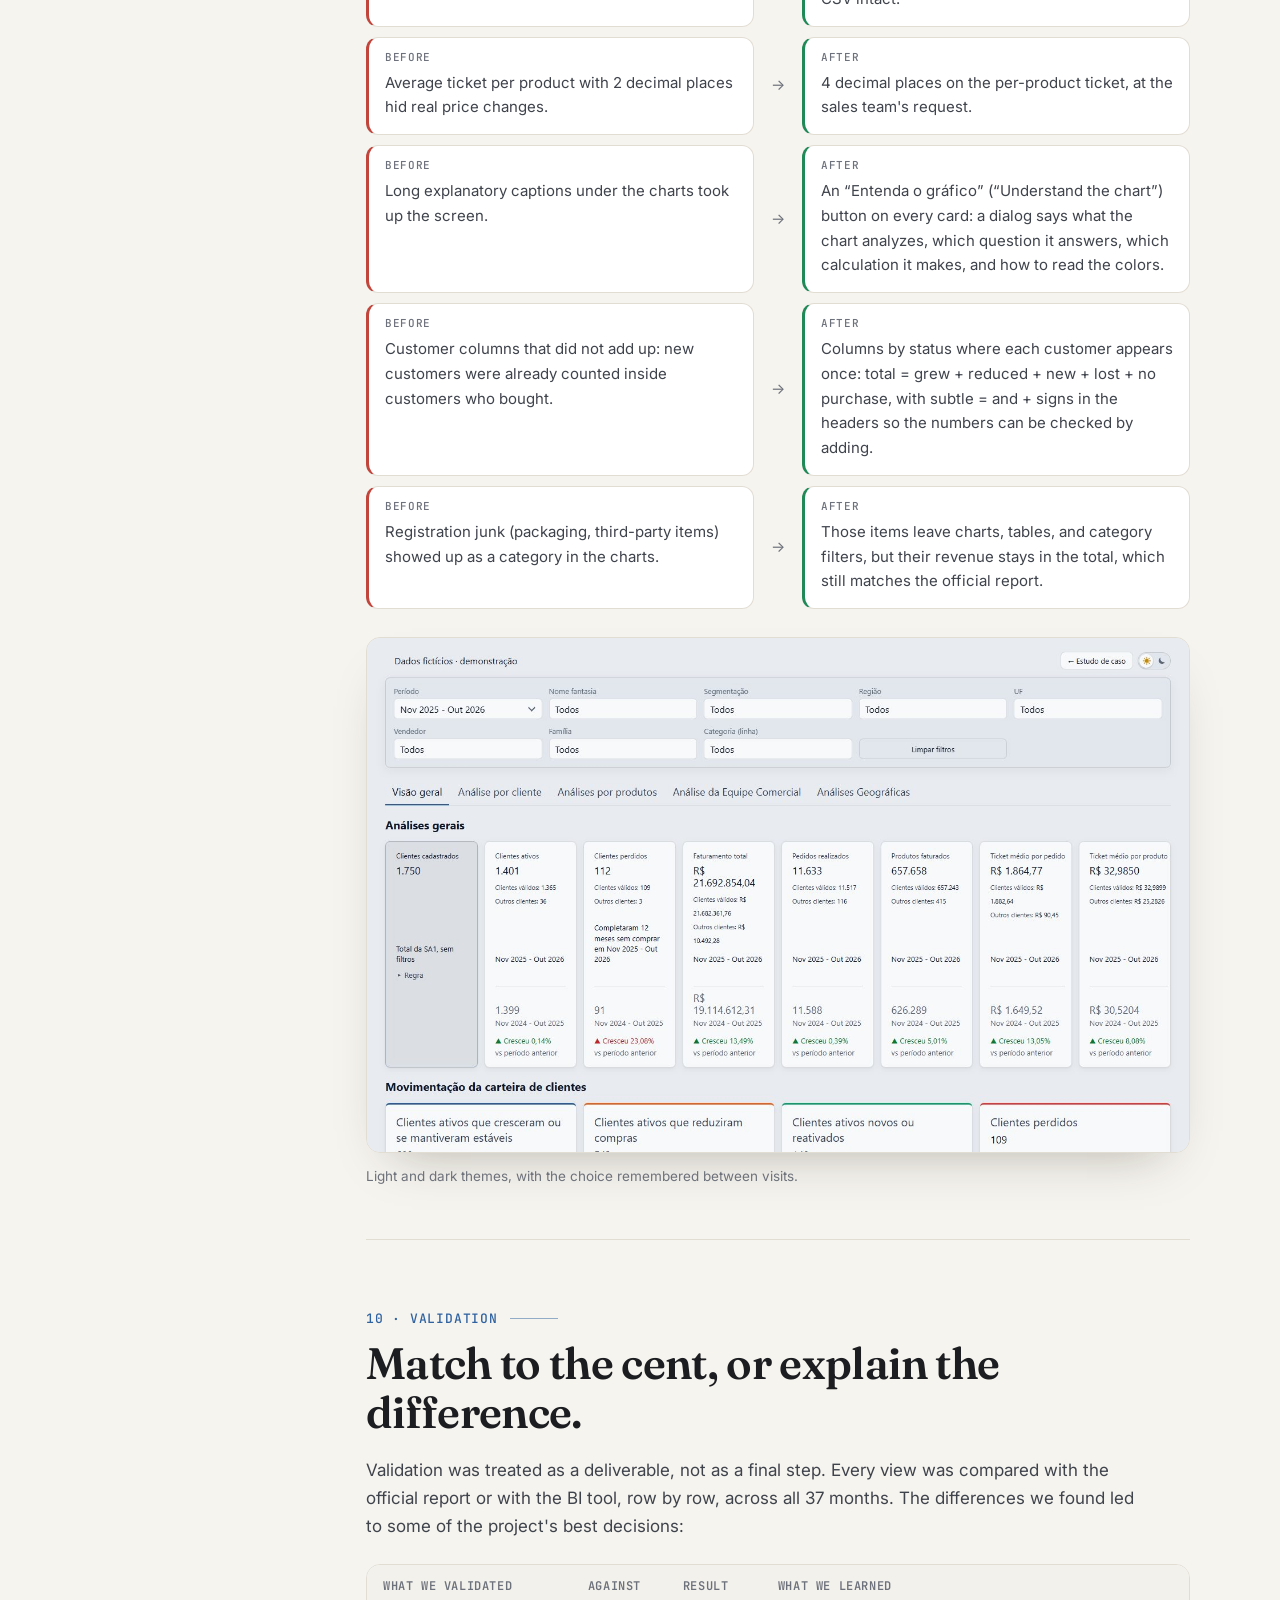
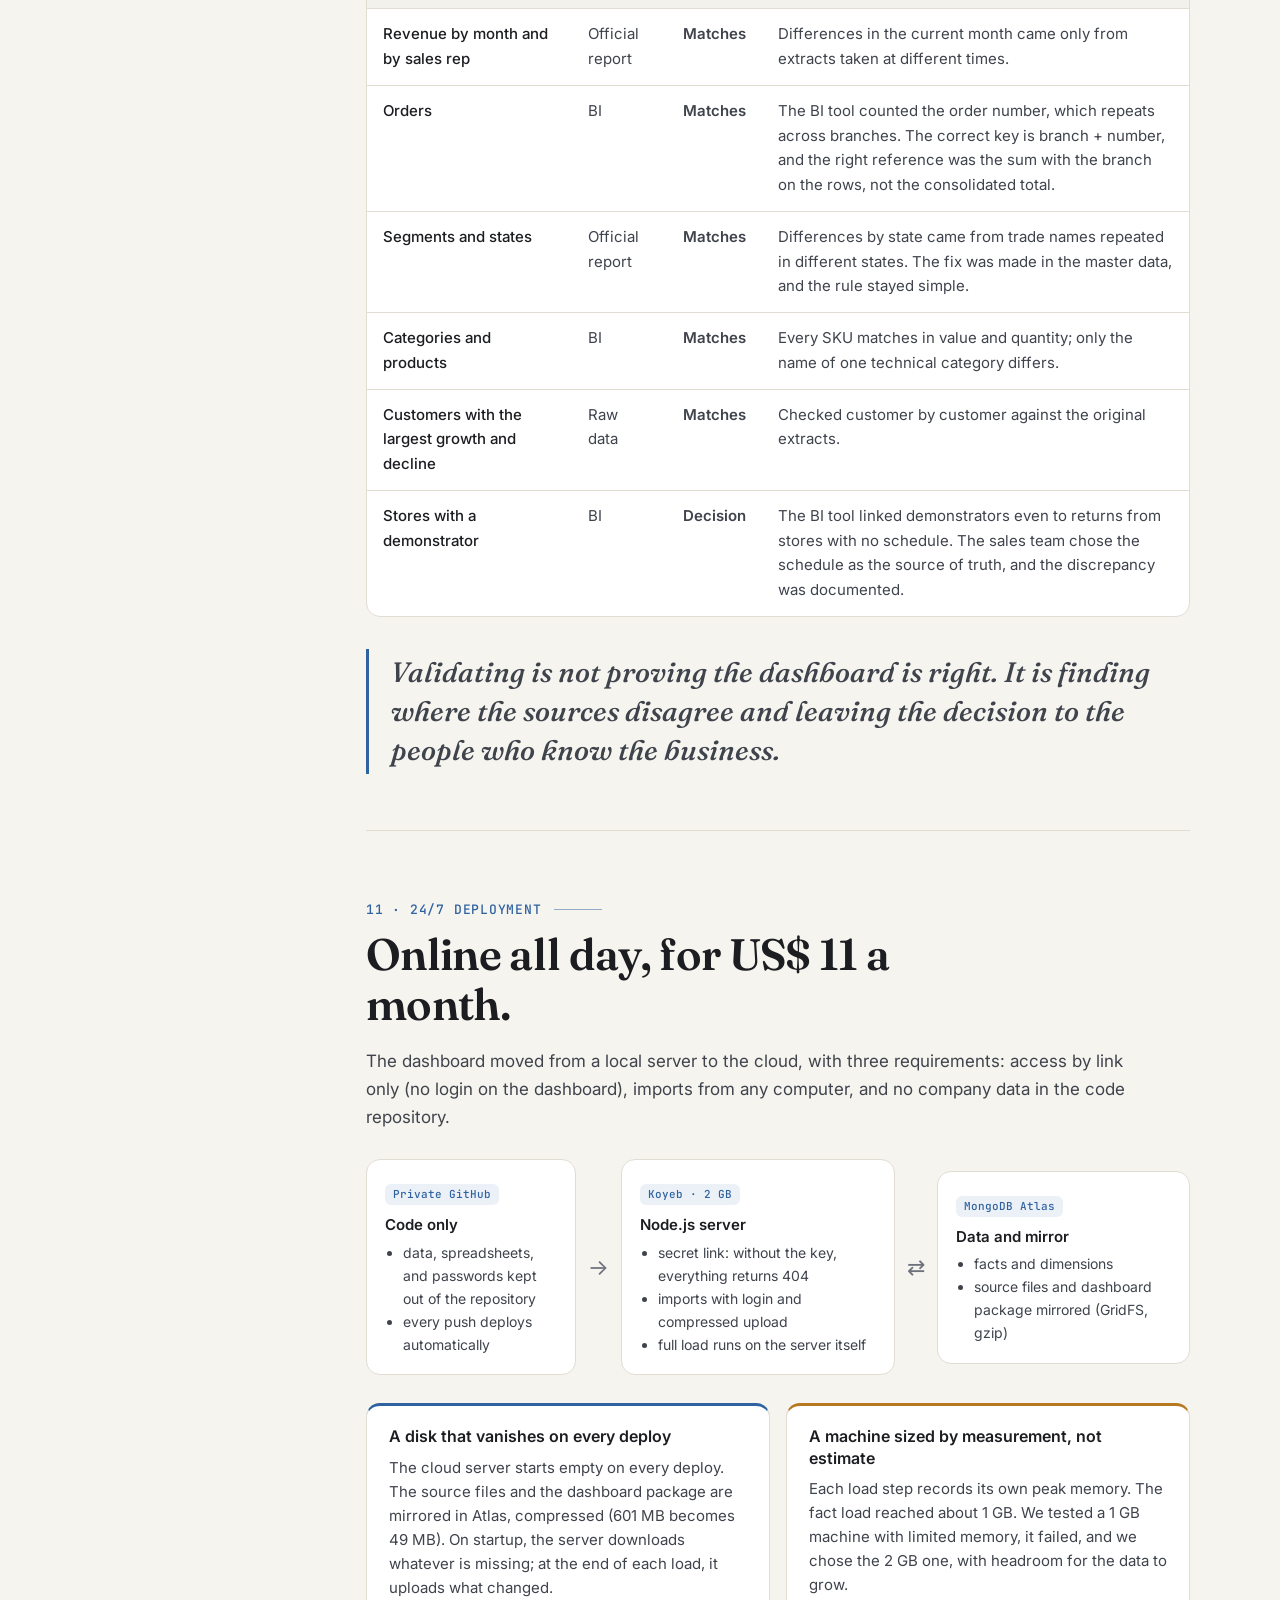
==== commit 2a918f1b: "Painel: botão "Entenda o gráfico" em todos os cartões, colunas de clientes que somam e limpeza de ca" ====
--- a/index.html
+++ b/index.html
@@ -319,11 +319,14 @@
           <p>O painel foi construído em ciclos curtos com a área comercial, com uma rodada de ajustes por sessão. Cada pedido virou um padrão de interface aplicado em todas as telas, e não um remendo pontual. Algumas mudanças:</p>
           <div class="revelar">
             <div class="mudanca"><div class="antes"><b>Antes</b>Valores abreviados (“R$ 58,6 mi”) que não batiam com o relatório oficial.</div><div class="seta">→</div><div class="depois"><b>Depois</b>Valores sempre completos em rótulos, balões, roscas e tabelas; só a escala dos eixos é abreviada.</div></div>
-            <div class="mudanca"><div class="antes"><b>Antes</b>Balão de gráfico em forma de lista, cada um diferente do outro.</div><div class="seta">→</div><div class="depois"><b>Depois</b>Balão no formato dos cartões: total, divisão (clientes válidos e outros), ano anterior em cinza e variação no rodapé.</div></div>
+            <div class="mudanca"><div class="antes"><b>Antes</b>Balão de gráfico em forma de lista, cada um diferente do outro.</div><div class="seta">→</div><div class="depois"><b>Depois</b>Balão no formato dos cartões: total, divisão (clientes com CNPJ e pessoa física), ano anterior em cinza e variação no rodapé.</div></div>
             <div class="mudanca"><div class="antes"><b>Antes</b>Filtro aplicado por clique ficava invisível, e o clique trocava de aba.</div><div class="seta">→</div><div class="depois"><b>Depois</b>O clique filtra a página atual; os filtros se acumulam como selos com ×, e um botão limpa todos.</div></div>
             <div class="mudanca"><div class="antes"><b>Antes</b>Cartões de indicadores desalinhados quando um texto quebrava linha.</div><div class="seta">→</div><div class="depois"><b>Depois</b>Grade com <em>subgrid</em>: topo, detalhe, ano anterior e variação sempre na mesma altura.</div></div>
             <div class="mudanca"><div class="antes"><b>Antes</b>Tabela com mais de 8 mil linhas levava cerca de 1 s para abrir a aba.</div><div class="seta">→</div><div class="depois"><b>Depois</b>Tabela virtual: só as linhas visíveis são desenhadas. A aba abre em cerca de 0,3 s, com busca, ordenação e CSV intactos.</div></div>
             <div class="mudanca"><div class="antes"><b>Antes</b>Ticket médio por produto com 2 casas escondia variações reais de preço.</div><div class="seta">→</div><div class="depois"><b>Depois</b>4 casas decimais no ticket por produto, a pedido da área comercial.</div></div>
+            <div class="mudanca"><div class="antes"><b>Antes</b>Legendas explicativas longas embaixo dos gráficos ocupavam a tela.</div><div class="seta">→</div><div class="depois"><b>Depois</b>Botão “Entenda o gráfico” em todos os cartões: uma janela diz o que o gráfico analisa, qual pergunta responde, qual conta faz e como ler as cores.</div></div>
+            <div class="mudanca"><div class="antes"><b>Antes</b>Colunas de clientes que não somavam: os novos já estavam dentro dos clientes com compra.</div><div class="seta">→</div><div class="depois"><b>Depois</b>Colunas por situação em que cada cliente aparece uma vez: total = cresceram + reduziram + novos + perdidos + sem compra, com sinais sutis de = e + nos títulos para conferir somando.</div></div>
+            <div class="mudanca"><div class="antes"><b>Antes</b>Lixo de cadastro (embalagens, itens de terceiros) aparecia como categoria nos gráficos.</div><div class="seta">→</div><div class="depois"><b>Depois</b>Esses itens saem de gráficos, tabelas e filtros de categoria, mas o faturamento continua no total, que segue batendo com o oficial.</div></div>
           </div>
           <figure class="revelar"><img src="assets/painel-tema-claro.jpg" alt="Painel no tema claro" loading="lazy" width="1440" height="900"><figcaption>Tema claro e escuro, com a escolha lembrada entre as visitas.</figcaption></figure>
         </section>
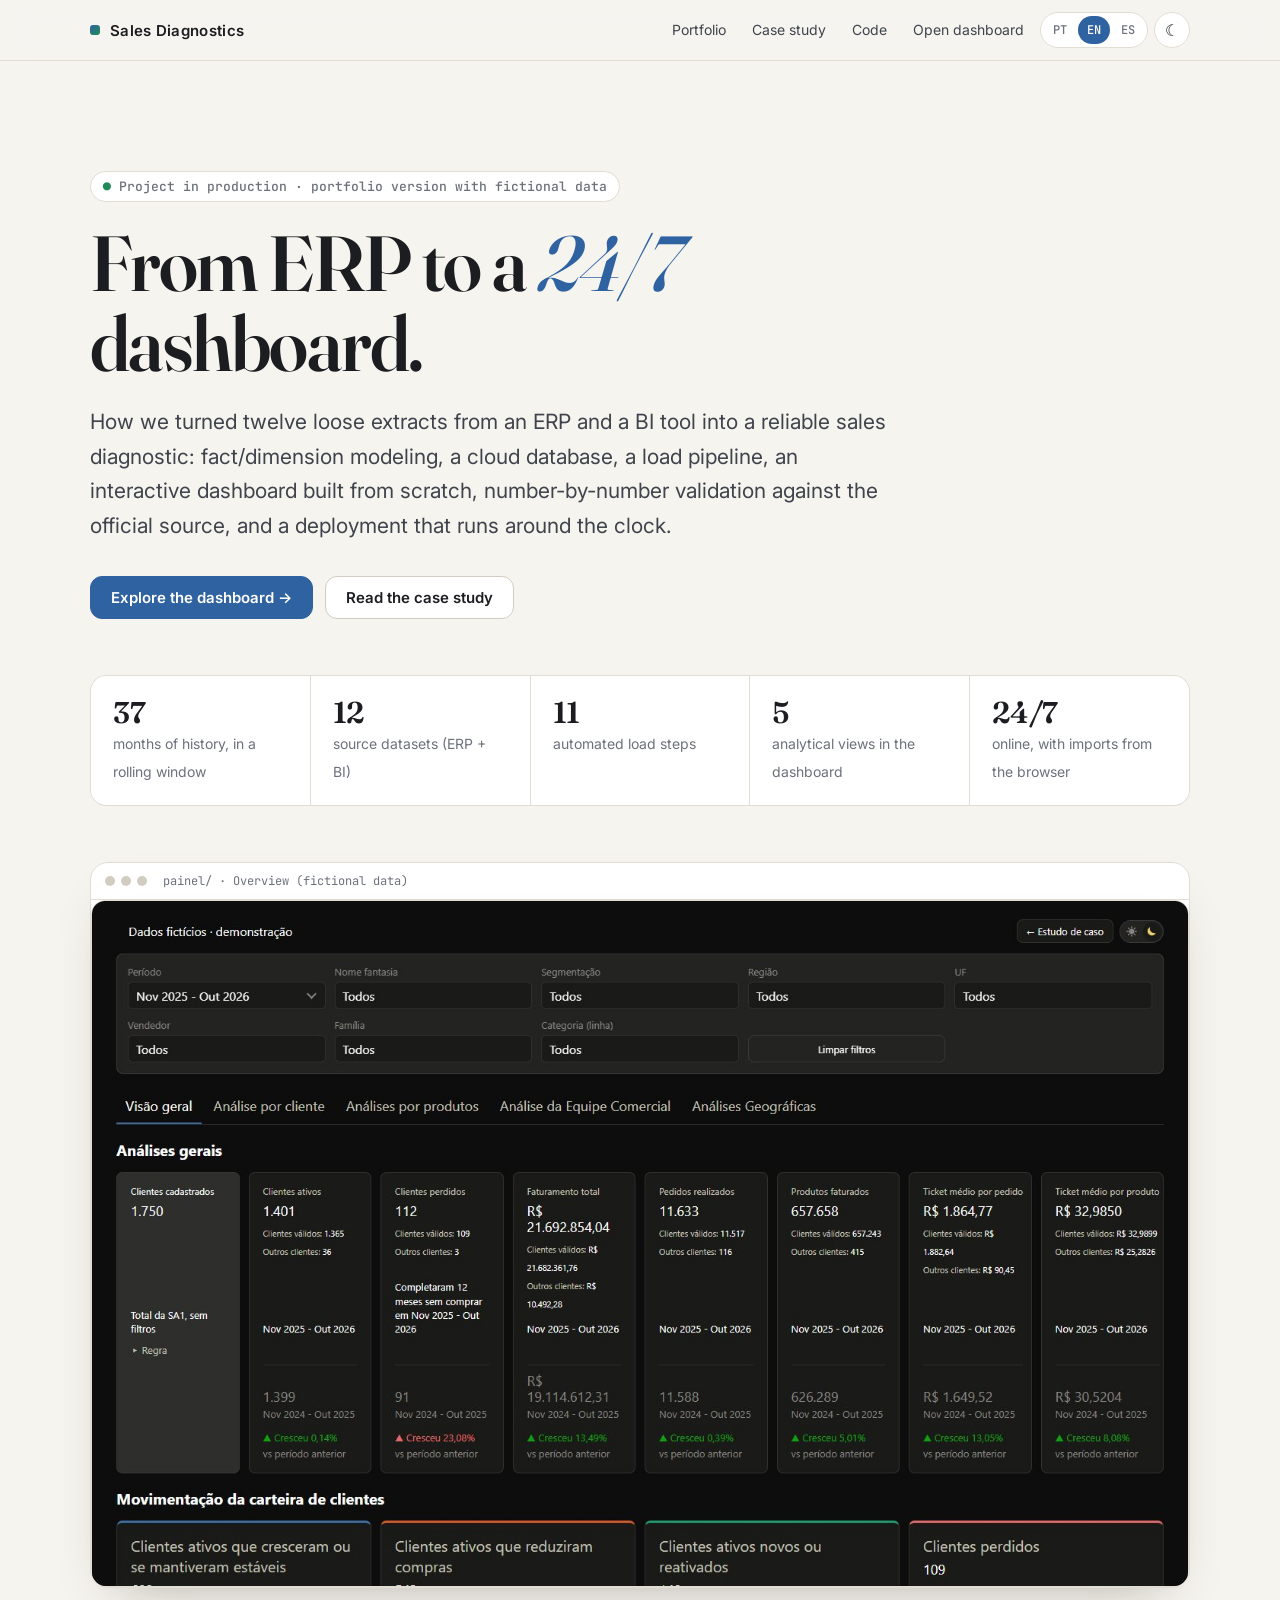
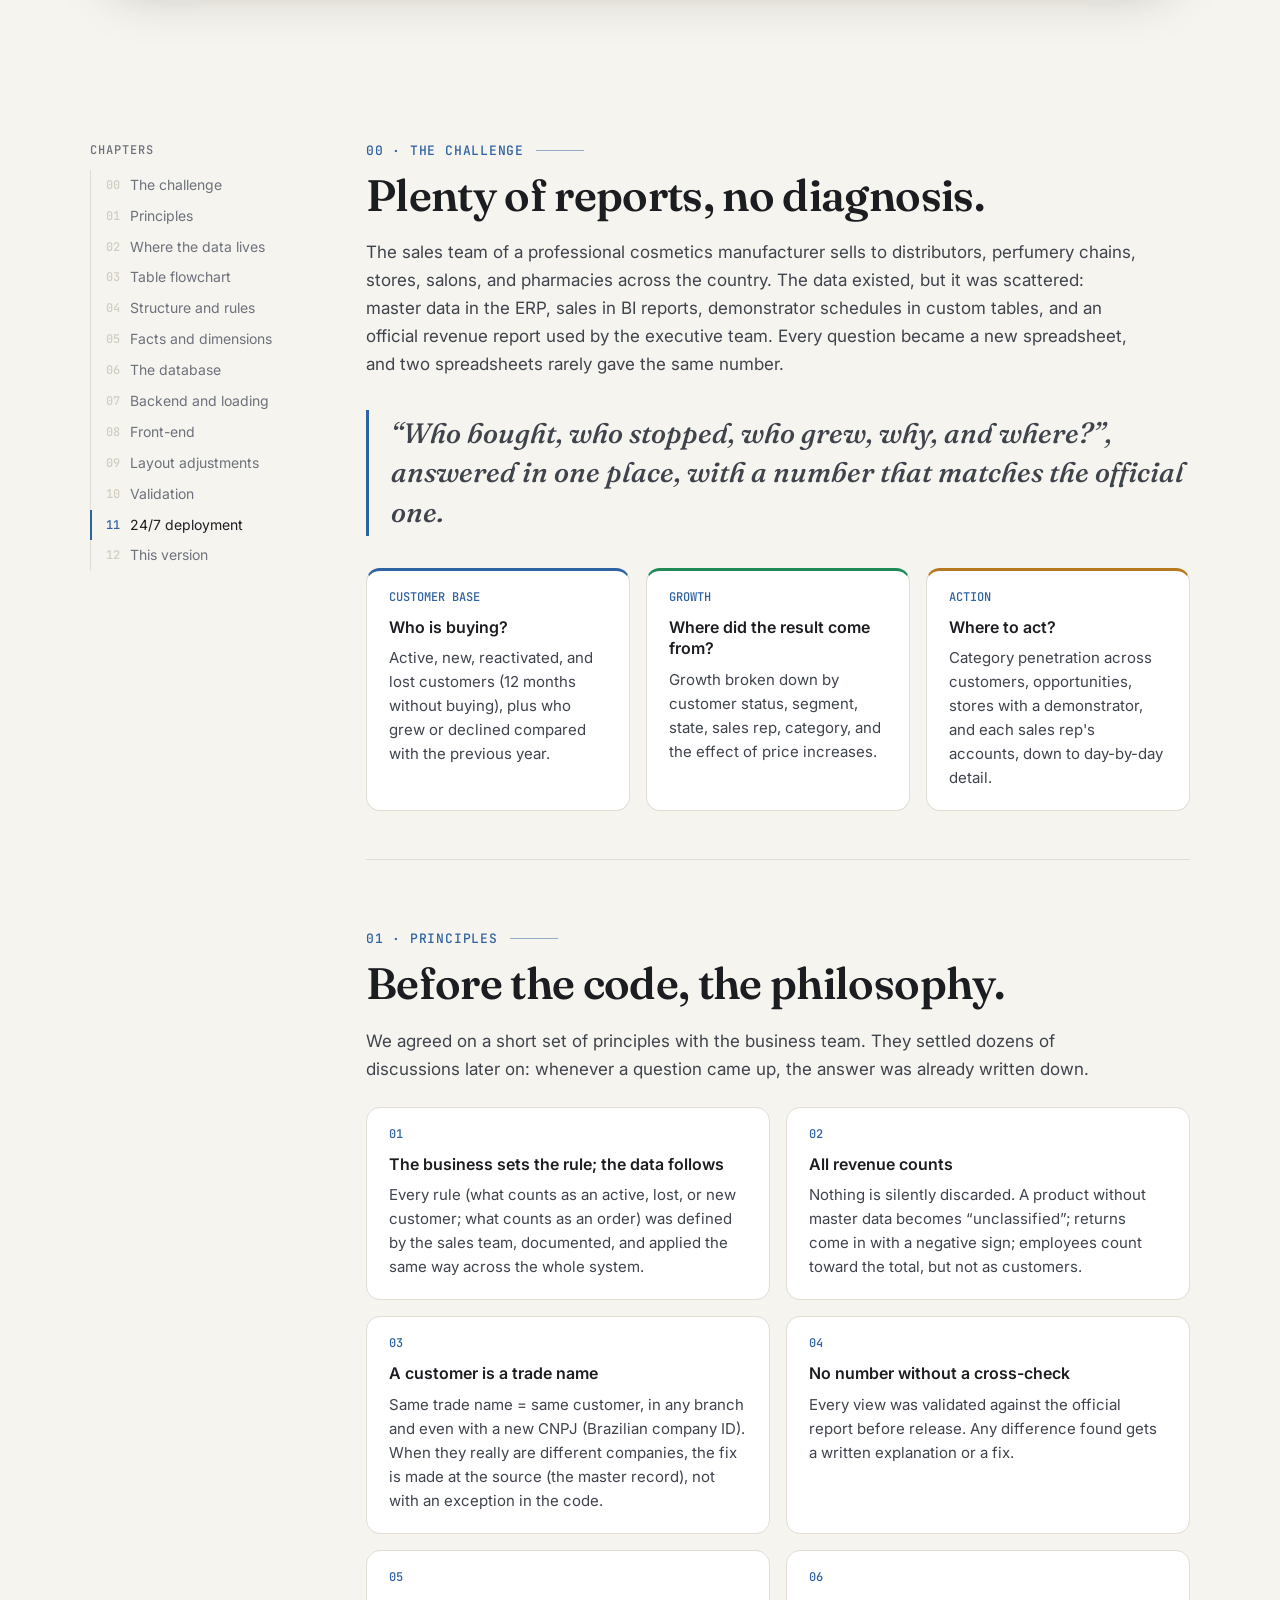
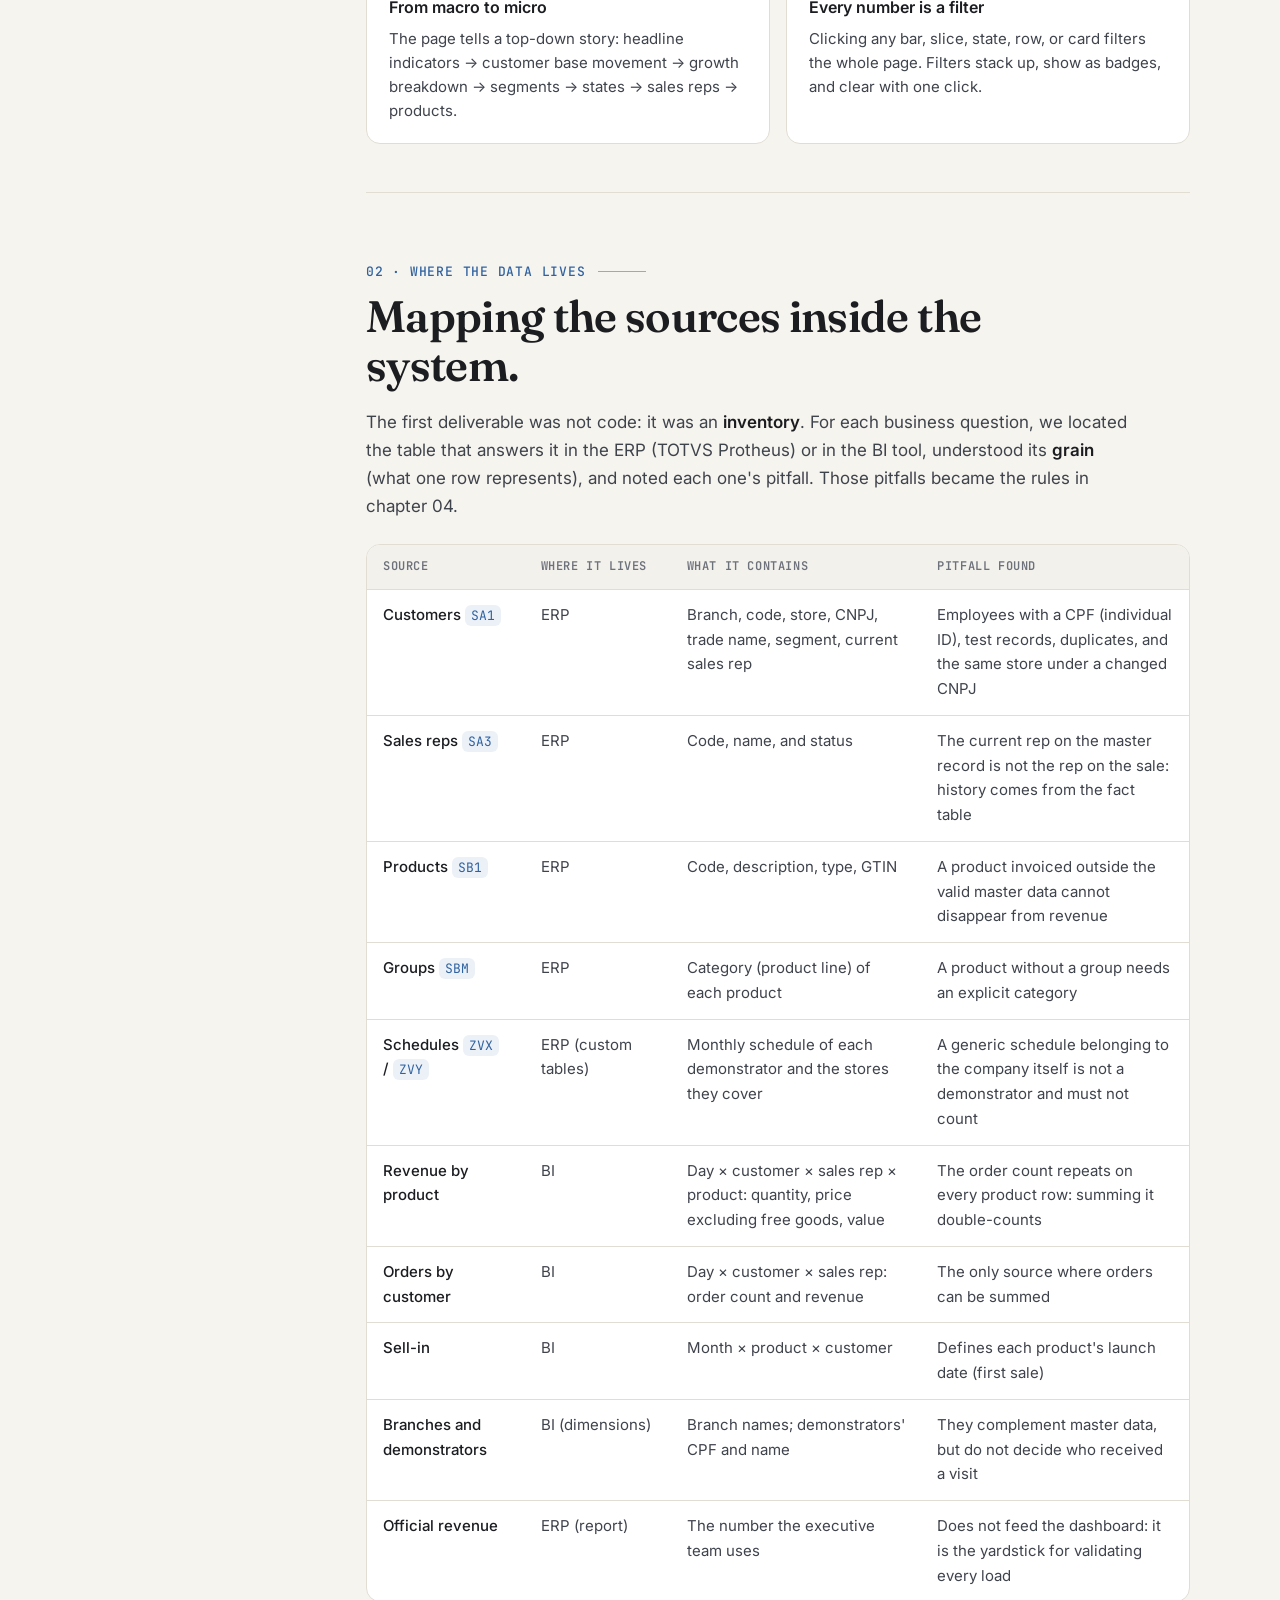
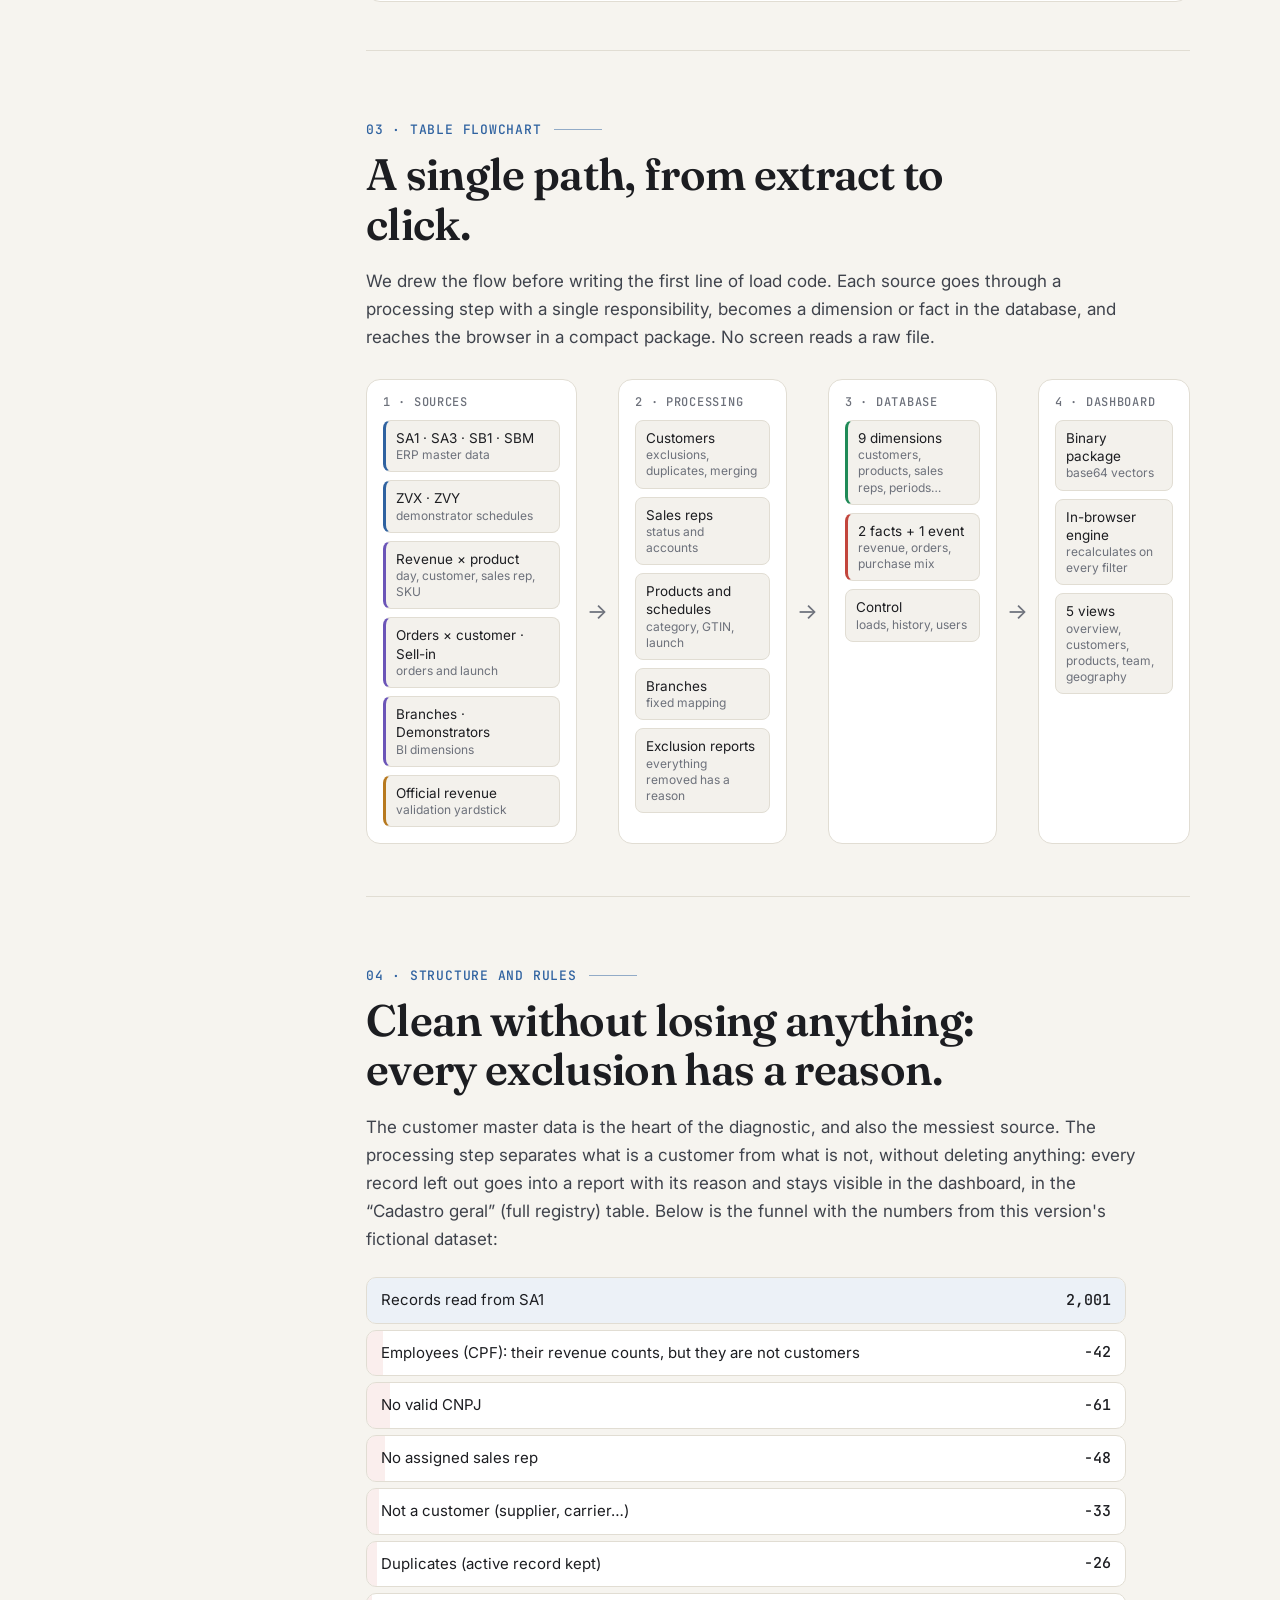
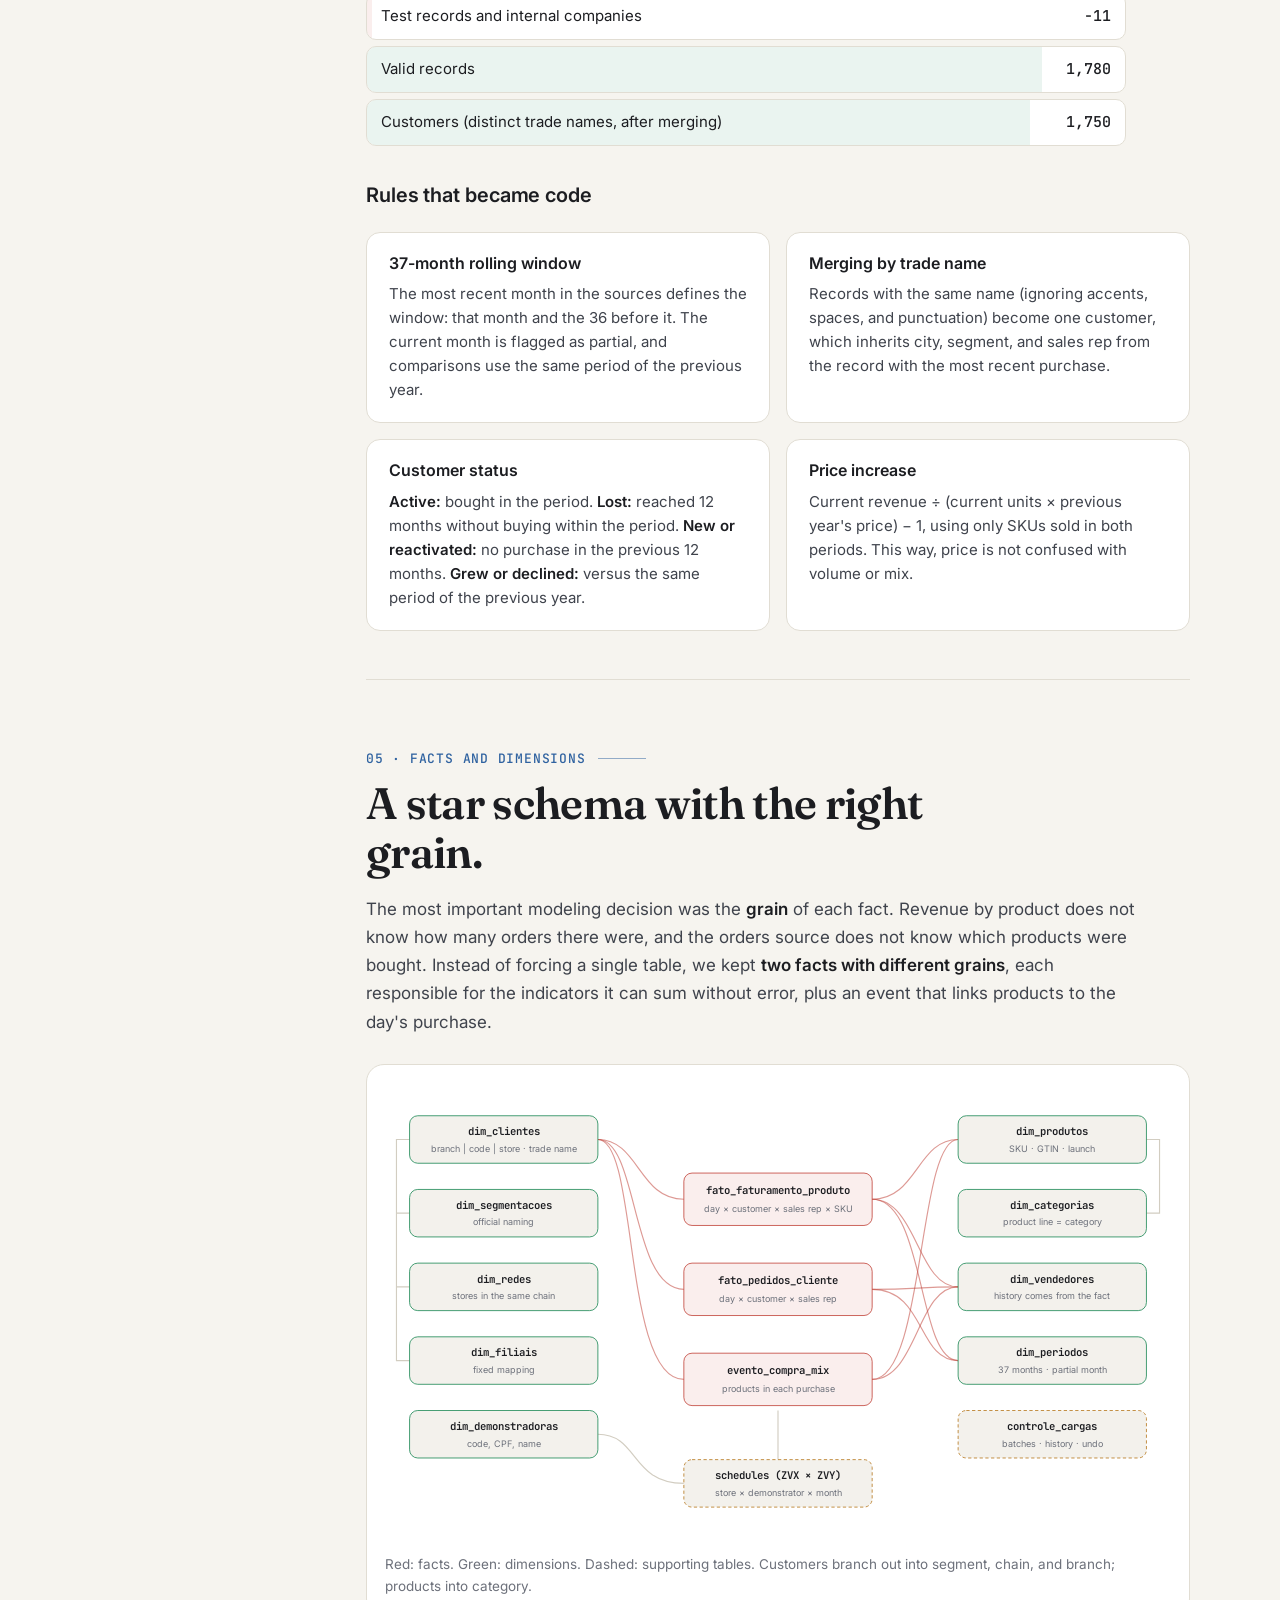
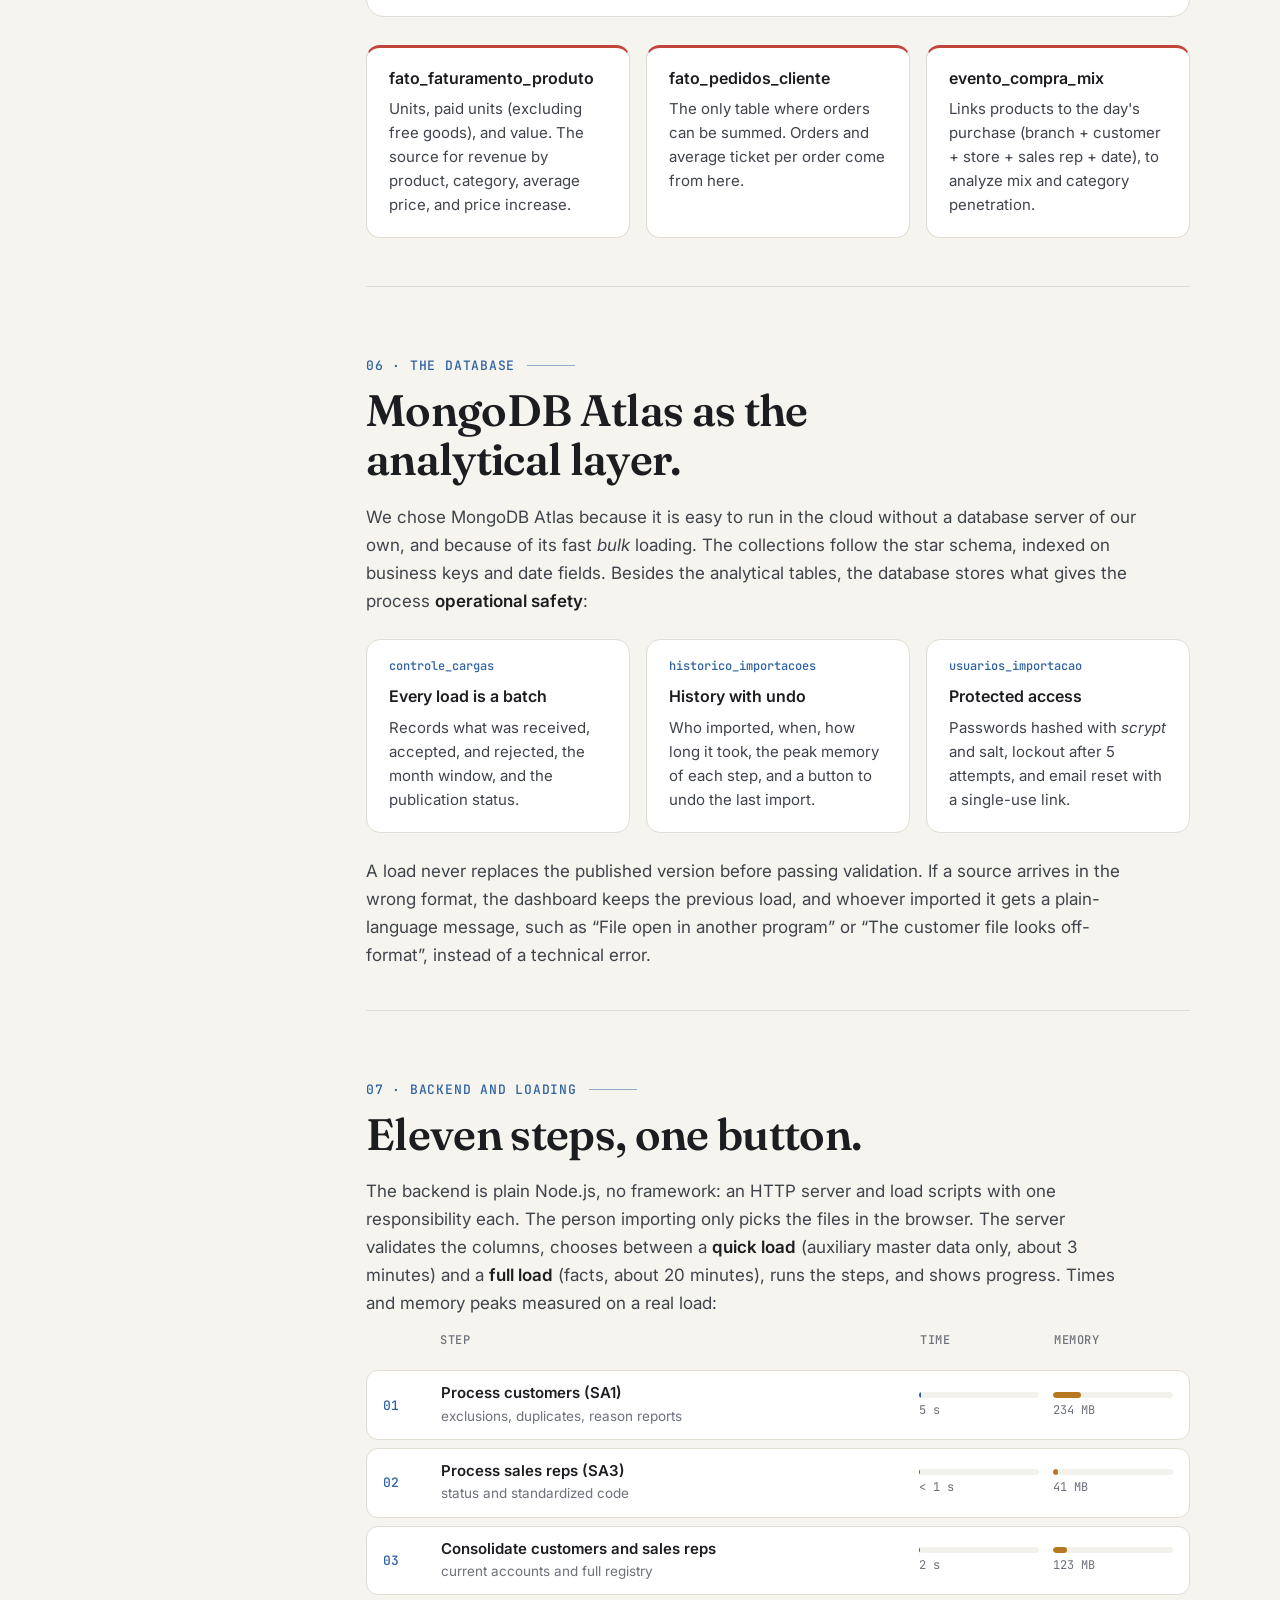
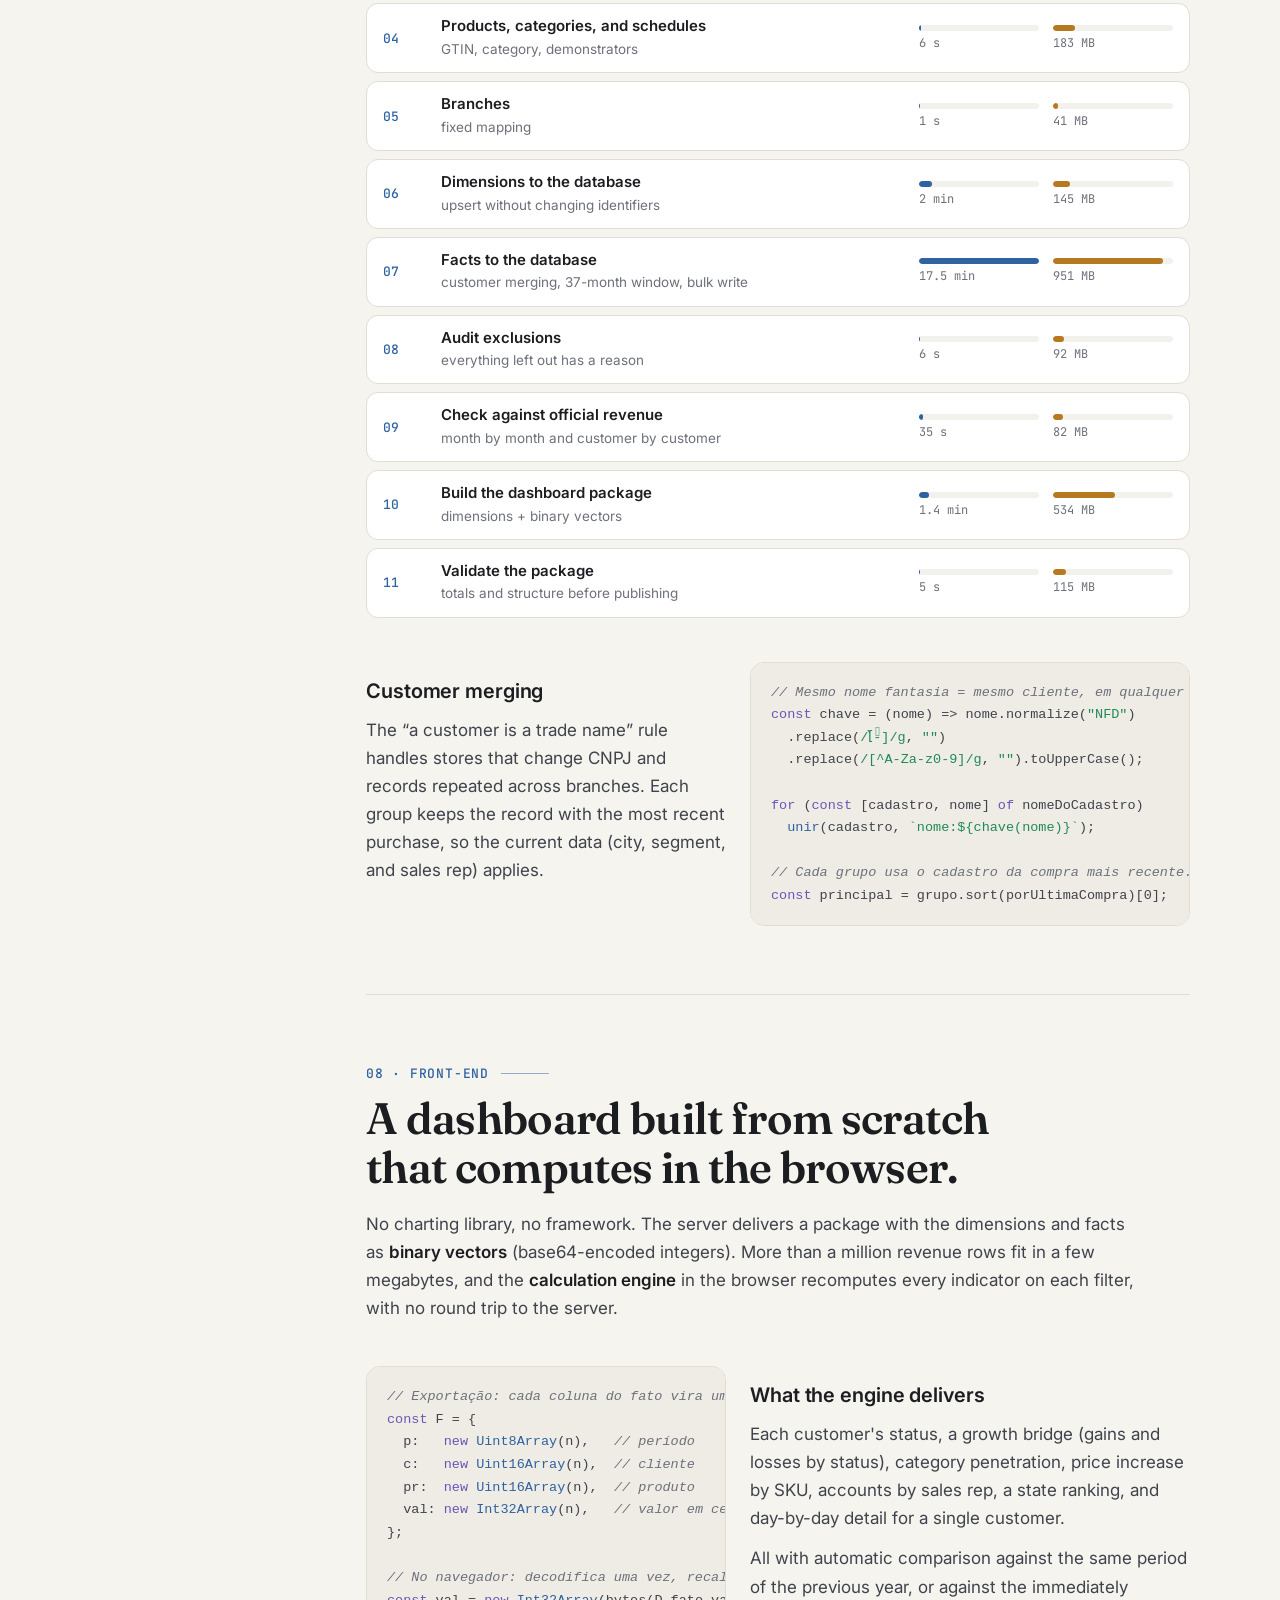
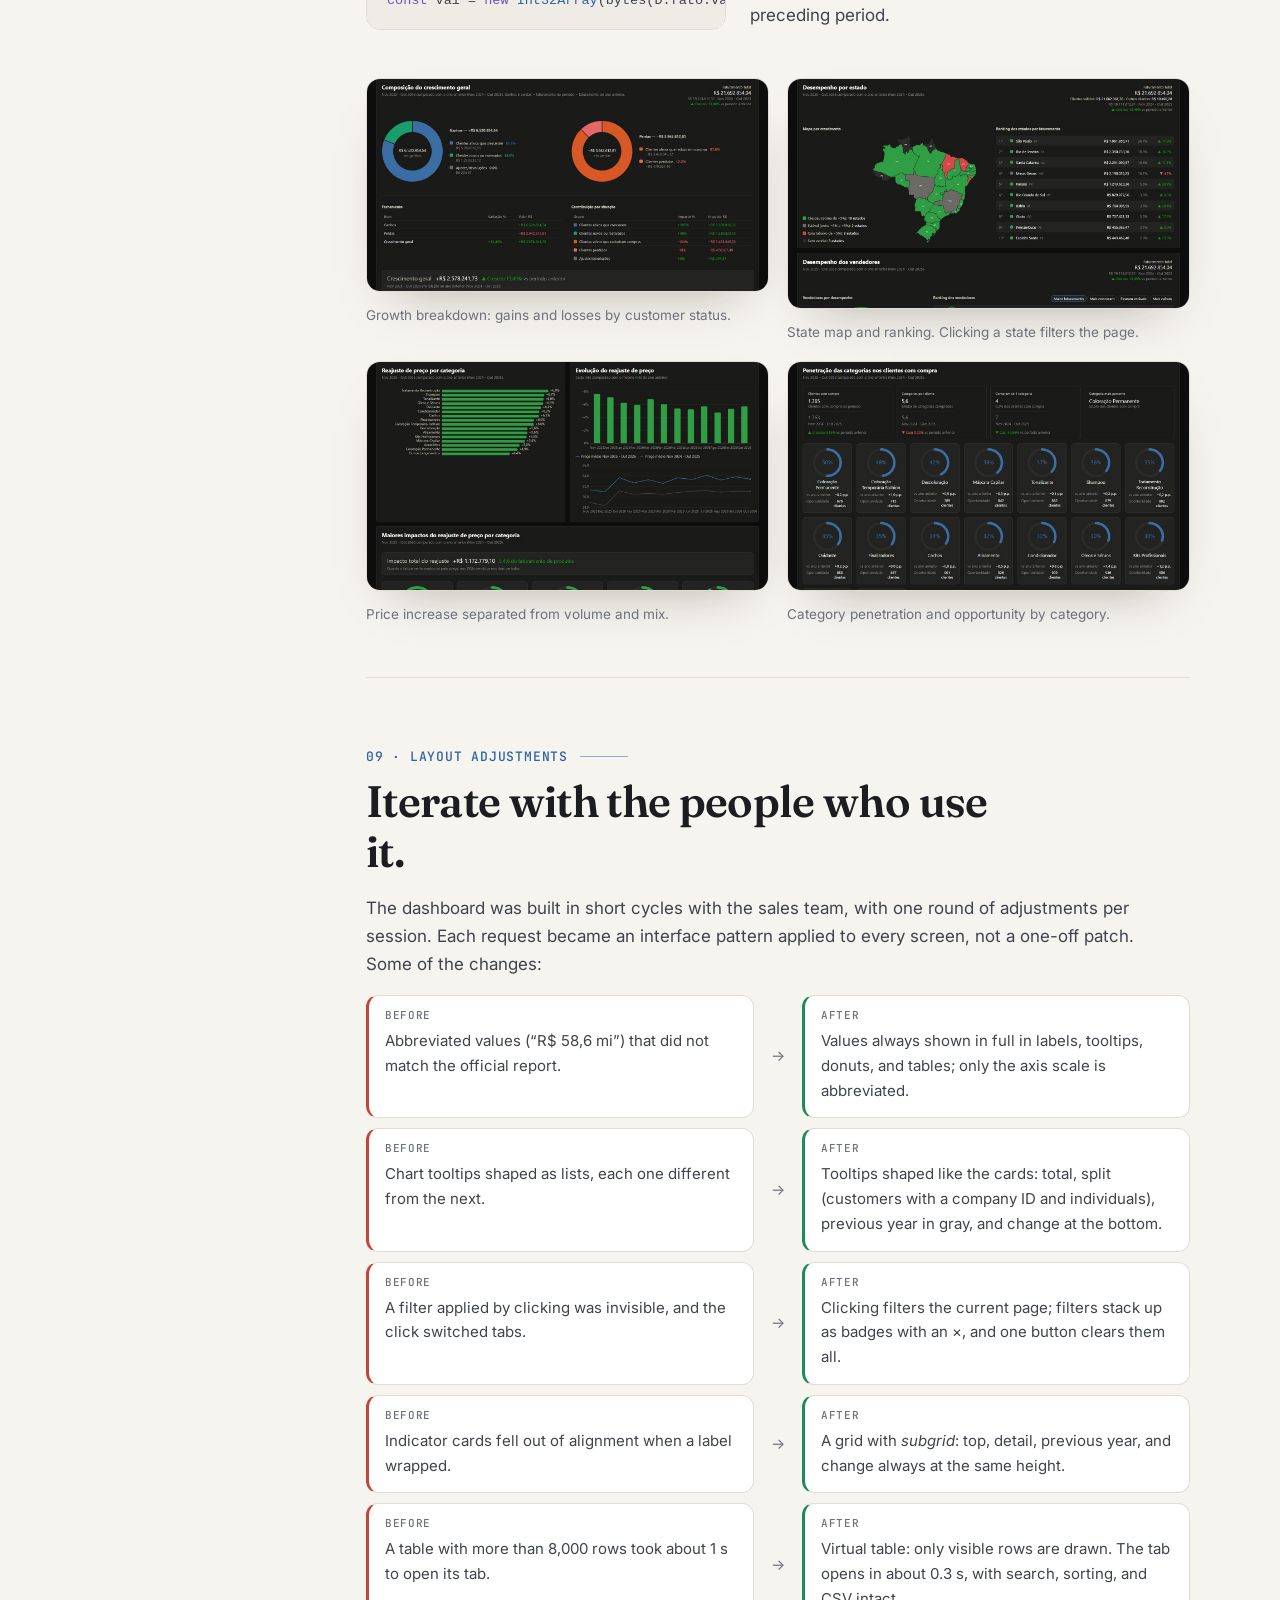
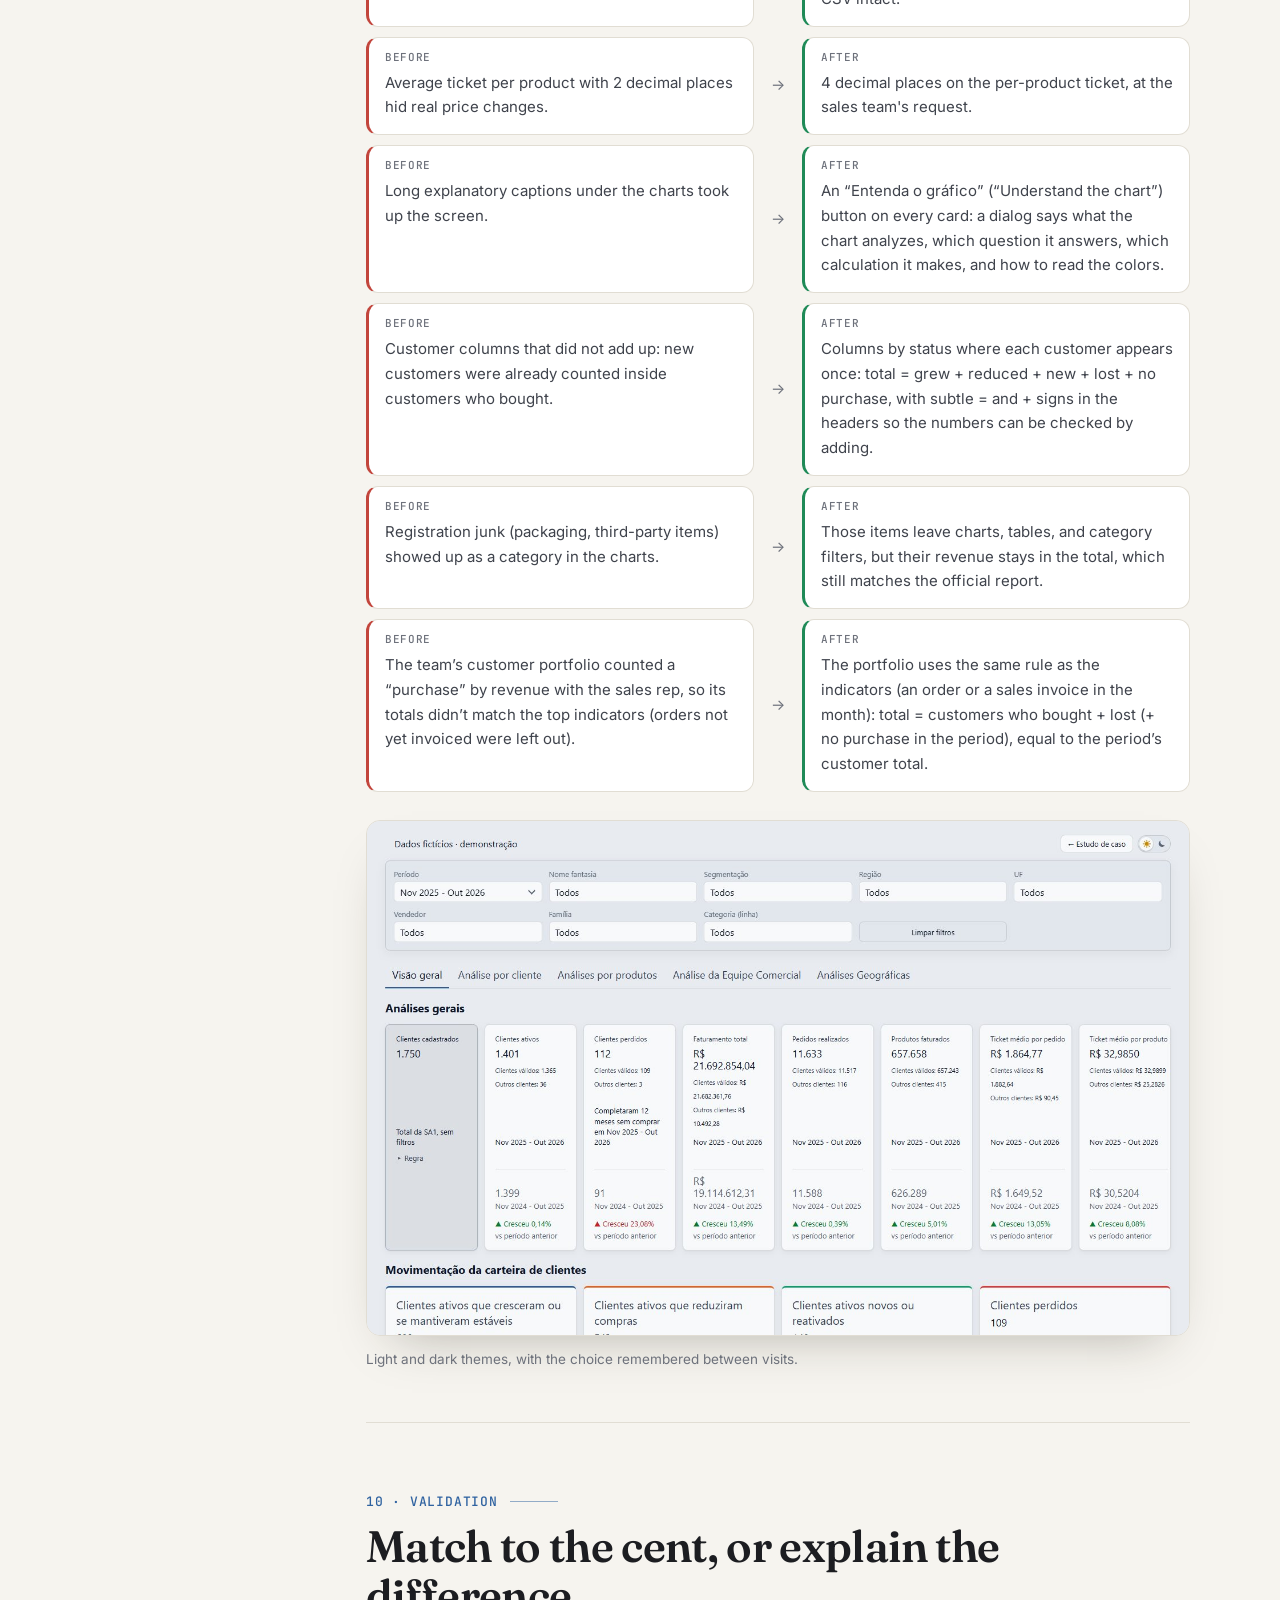
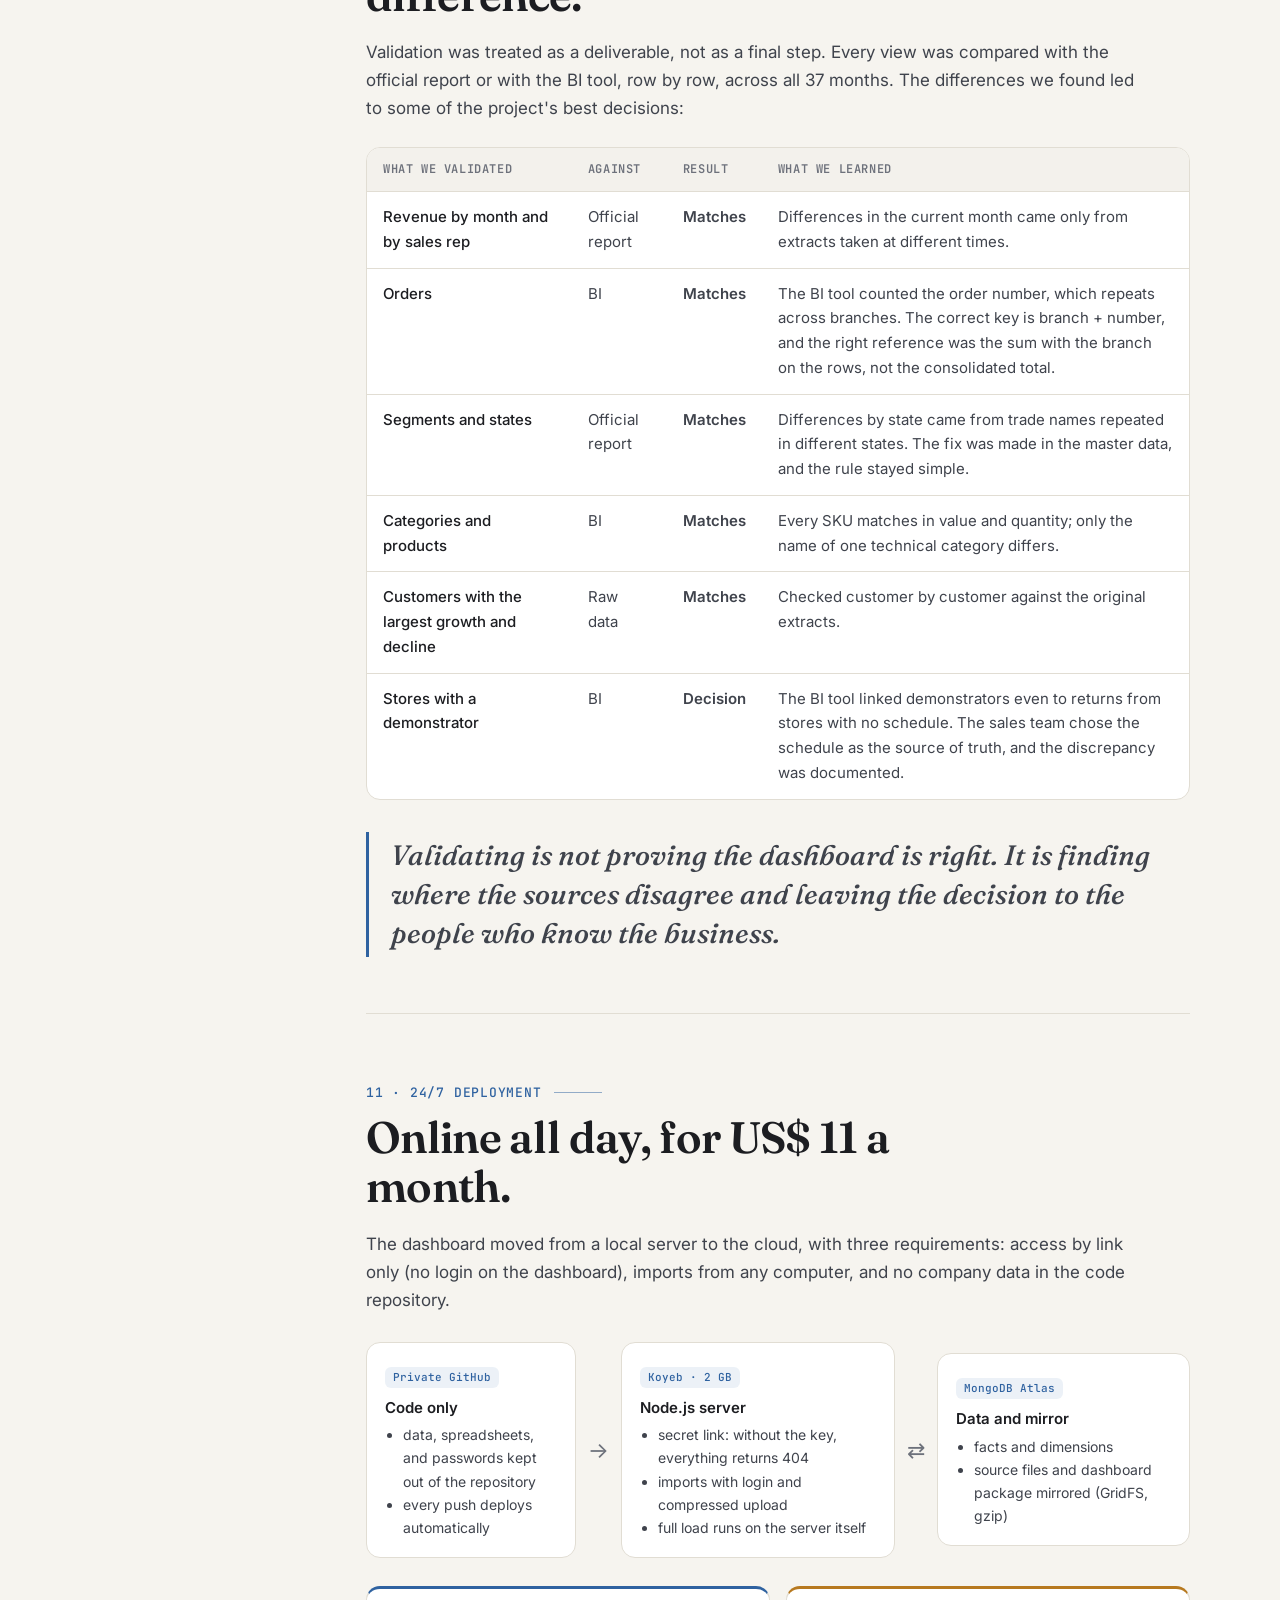
==== commit b3eb8f1e: "Painel: Carteira de clientes bate com os indicadores do topo Painel copiado do projeto (mesmo código" ====
--- a/index.html
+++ b/index.html
@@ -327,6 +327,7 @@
             <div class="mudanca"><div class="antes"><b>Antes</b>Legendas explicativas longas embaixo dos gráficos ocupavam a tela.</div><div class="seta">→</div><div class="depois"><b>Depois</b>Botão “Entenda o gráfico” em todos os cartões: uma janela diz o que o gráfico analisa, qual pergunta responde, qual conta faz e como ler as cores.</div></div>
             <div class="mudanca"><div class="antes"><b>Antes</b>Colunas de clientes que não somavam: os novos já estavam dentro dos clientes com compra.</div><div class="seta">→</div><div class="depois"><b>Depois</b>Colunas por situação em que cada cliente aparece uma vez: total = cresceram + reduziram + novos + perdidos + sem compra, com sinais sutis de = e + nos títulos para conferir somando.</div></div>
             <div class="mudanca"><div class="antes"><b>Antes</b>Lixo de cadastro (embalagens, itens de terceiros) aparecia como categoria nos gráficos.</div><div class="seta">→</div><div class="depois"><b>Depois</b>Esses itens saem de gráficos, tabelas e filtros de categoria, mas o faturamento continua no total, que segue batendo com o oficial.</div></div>
+            <div class="mudanca"><div class="antes"><b>Antes</b>A carteira de clientes da equipe contava “comprou” pelo faturamento com o vendedor, e os totais não batiam com os indicadores do topo (pedidos ainda sem nota ficavam de fora).</div><div class="seta">→</div><div class="depois"><b>Depois</b>A carteira usa a mesma regra dos indicadores (pedido ou nota de venda no mês): total = clientes que compraram + perdidos (+ sem compra no período), igual ao total de clientes do período.</div></div>
           </div>
           <figure class="revelar"><img src="assets/painel-tema-claro.jpg" alt="Painel no tema claro" loading="lazy" width="1440" height="900"><figcaption>Tema claro e escuro, com a escolha lembrada entre as visitas.</figcaption></figure>
         </section>
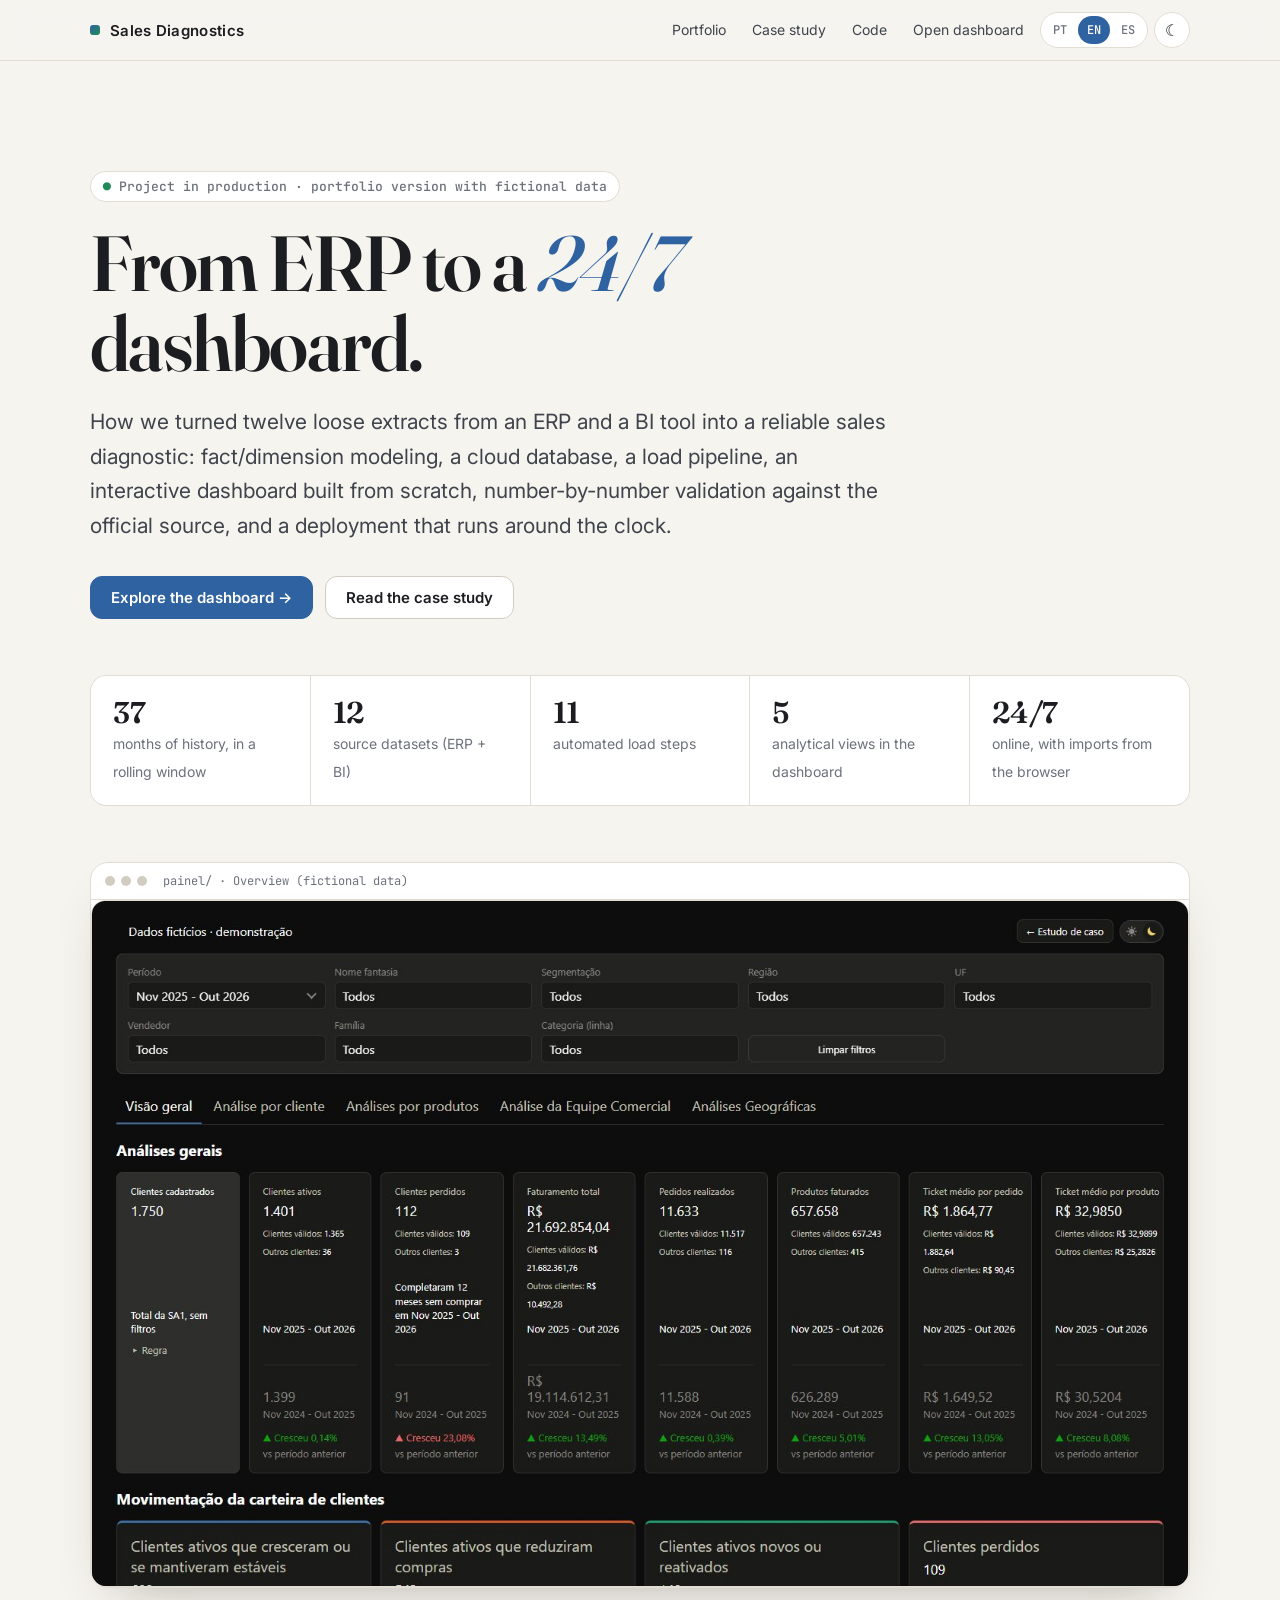
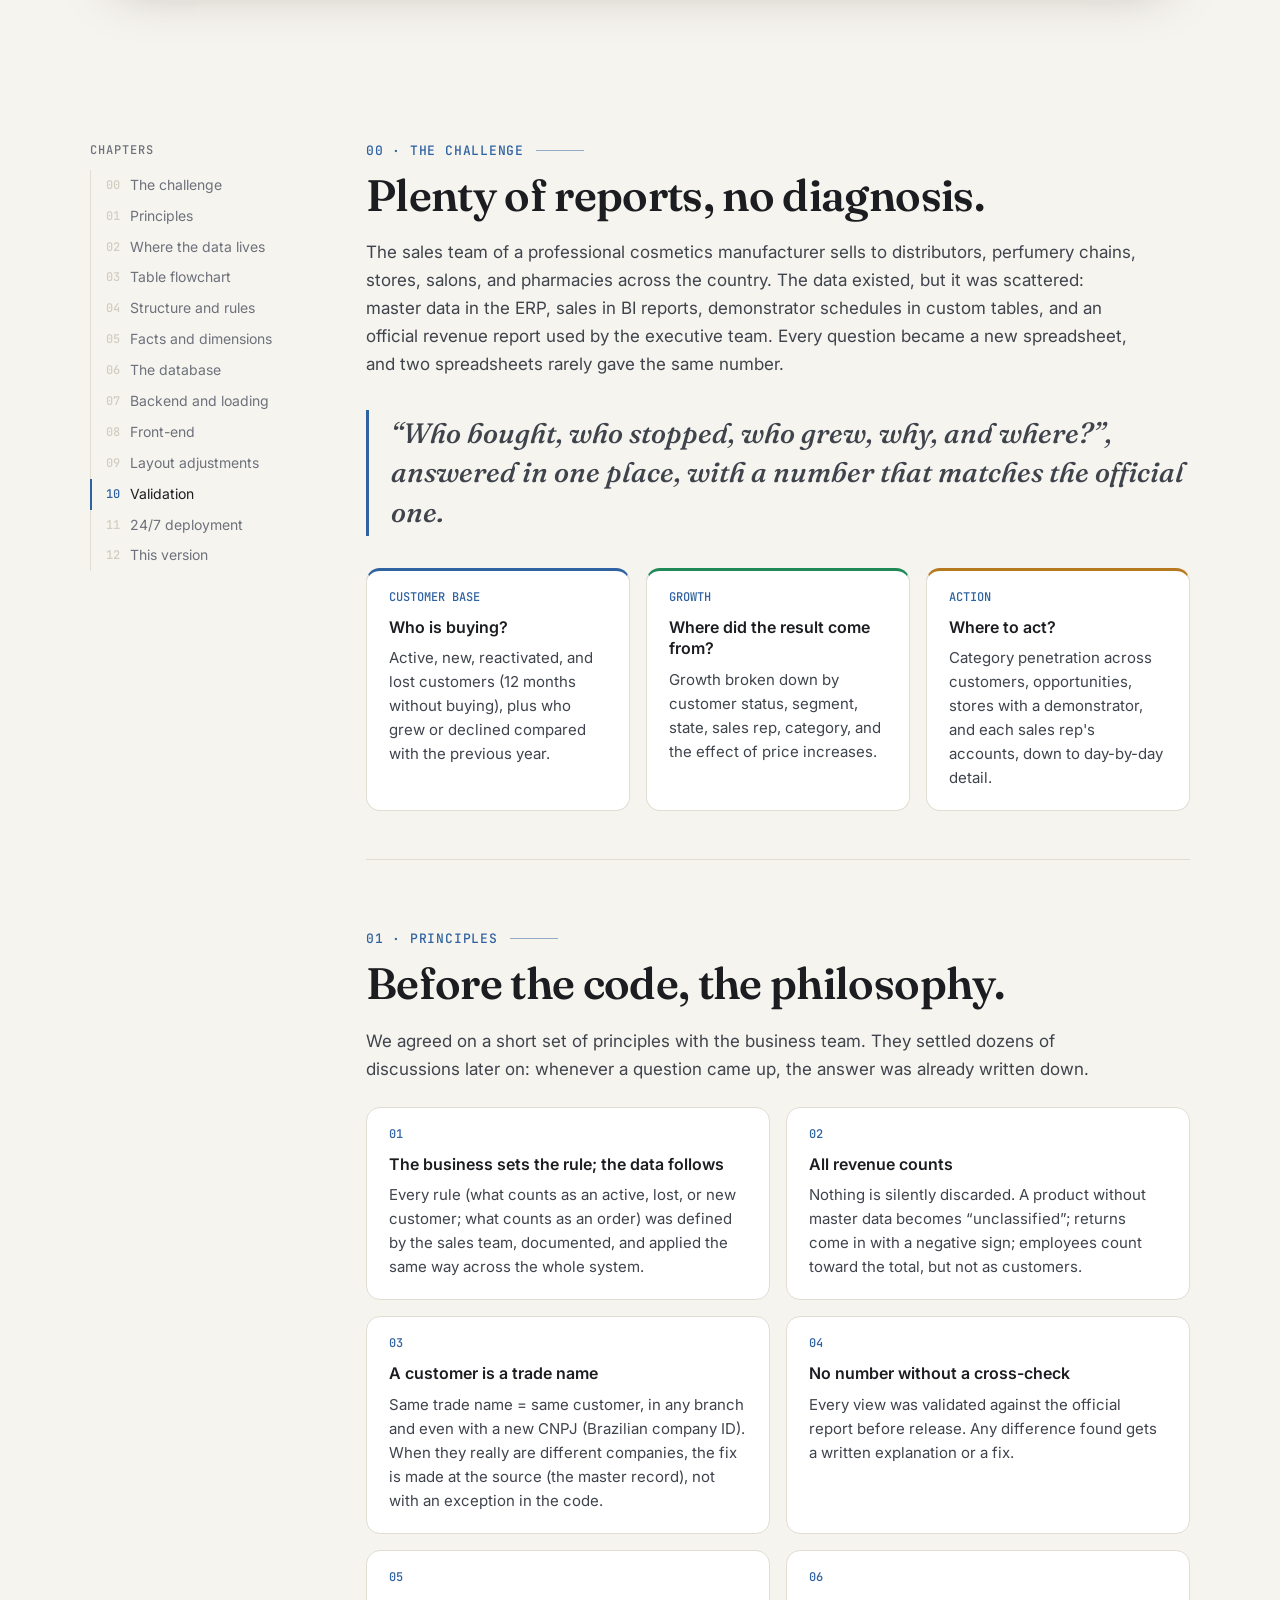
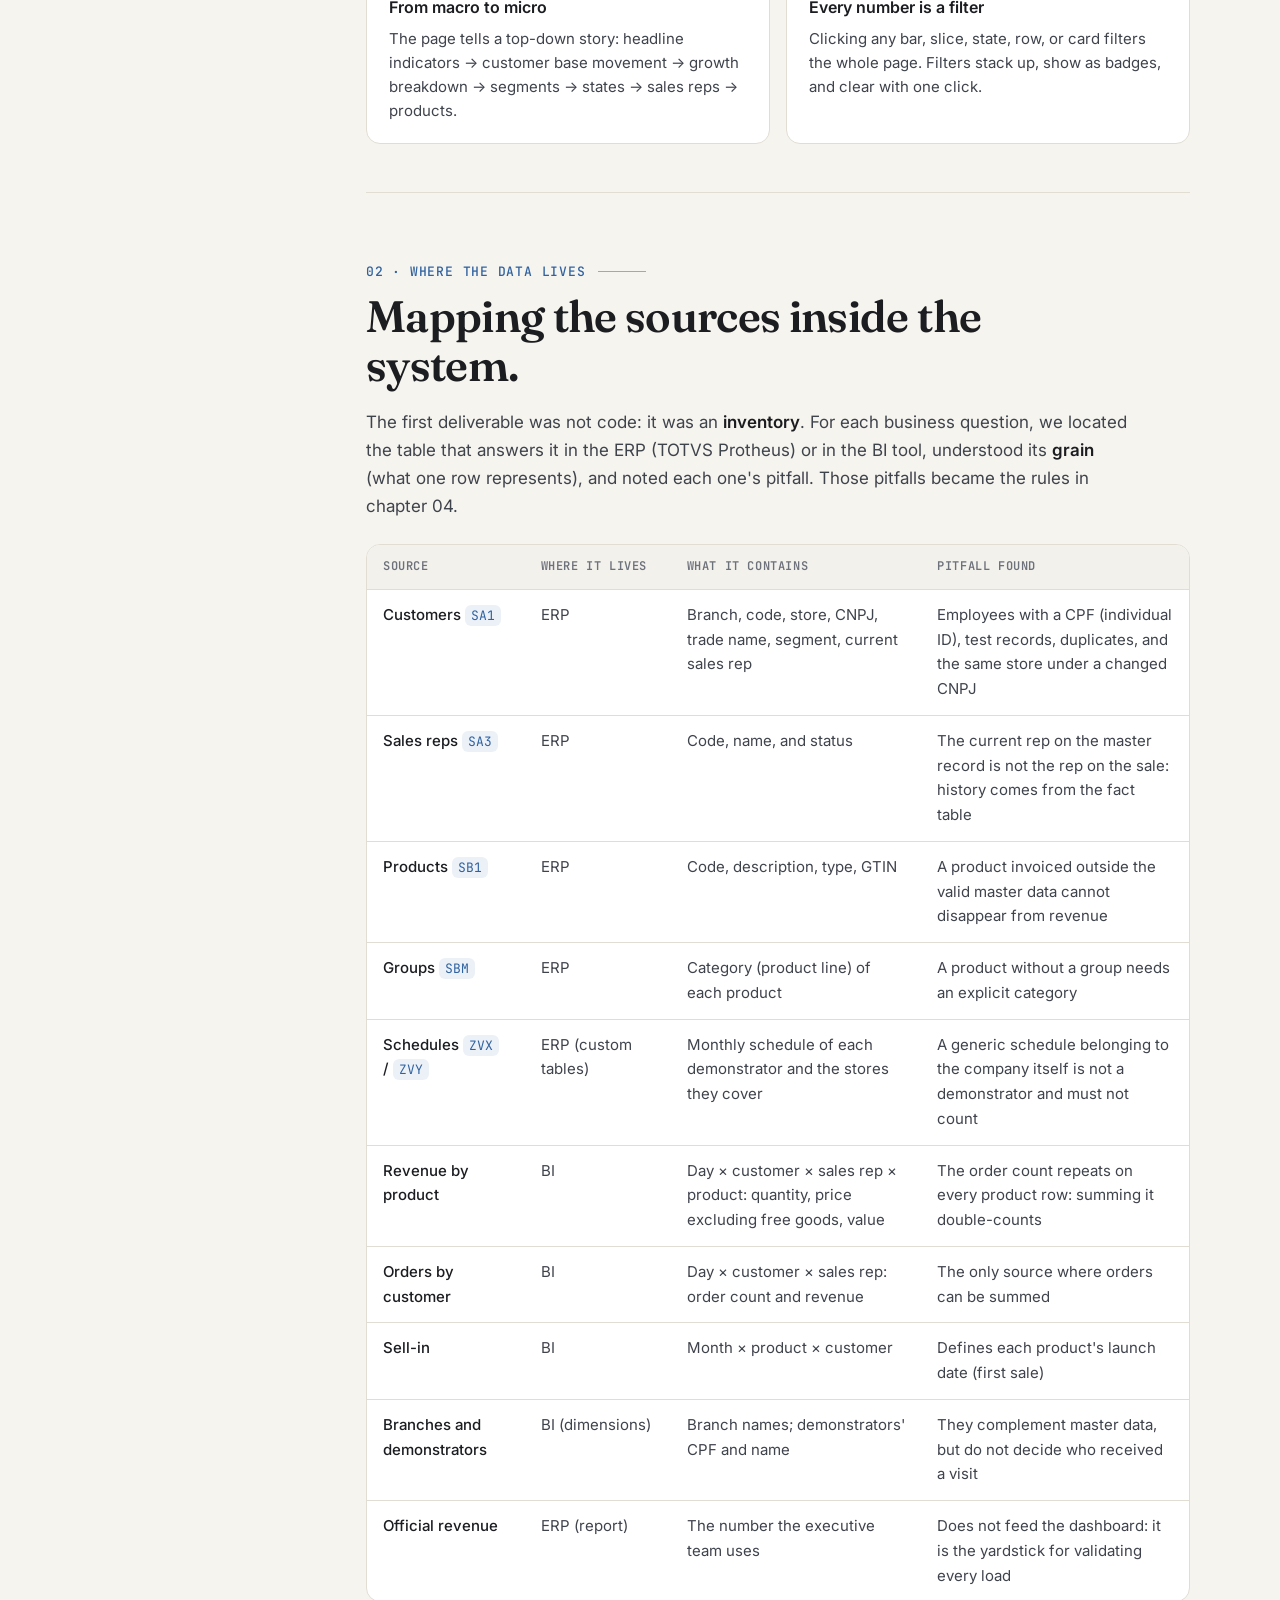
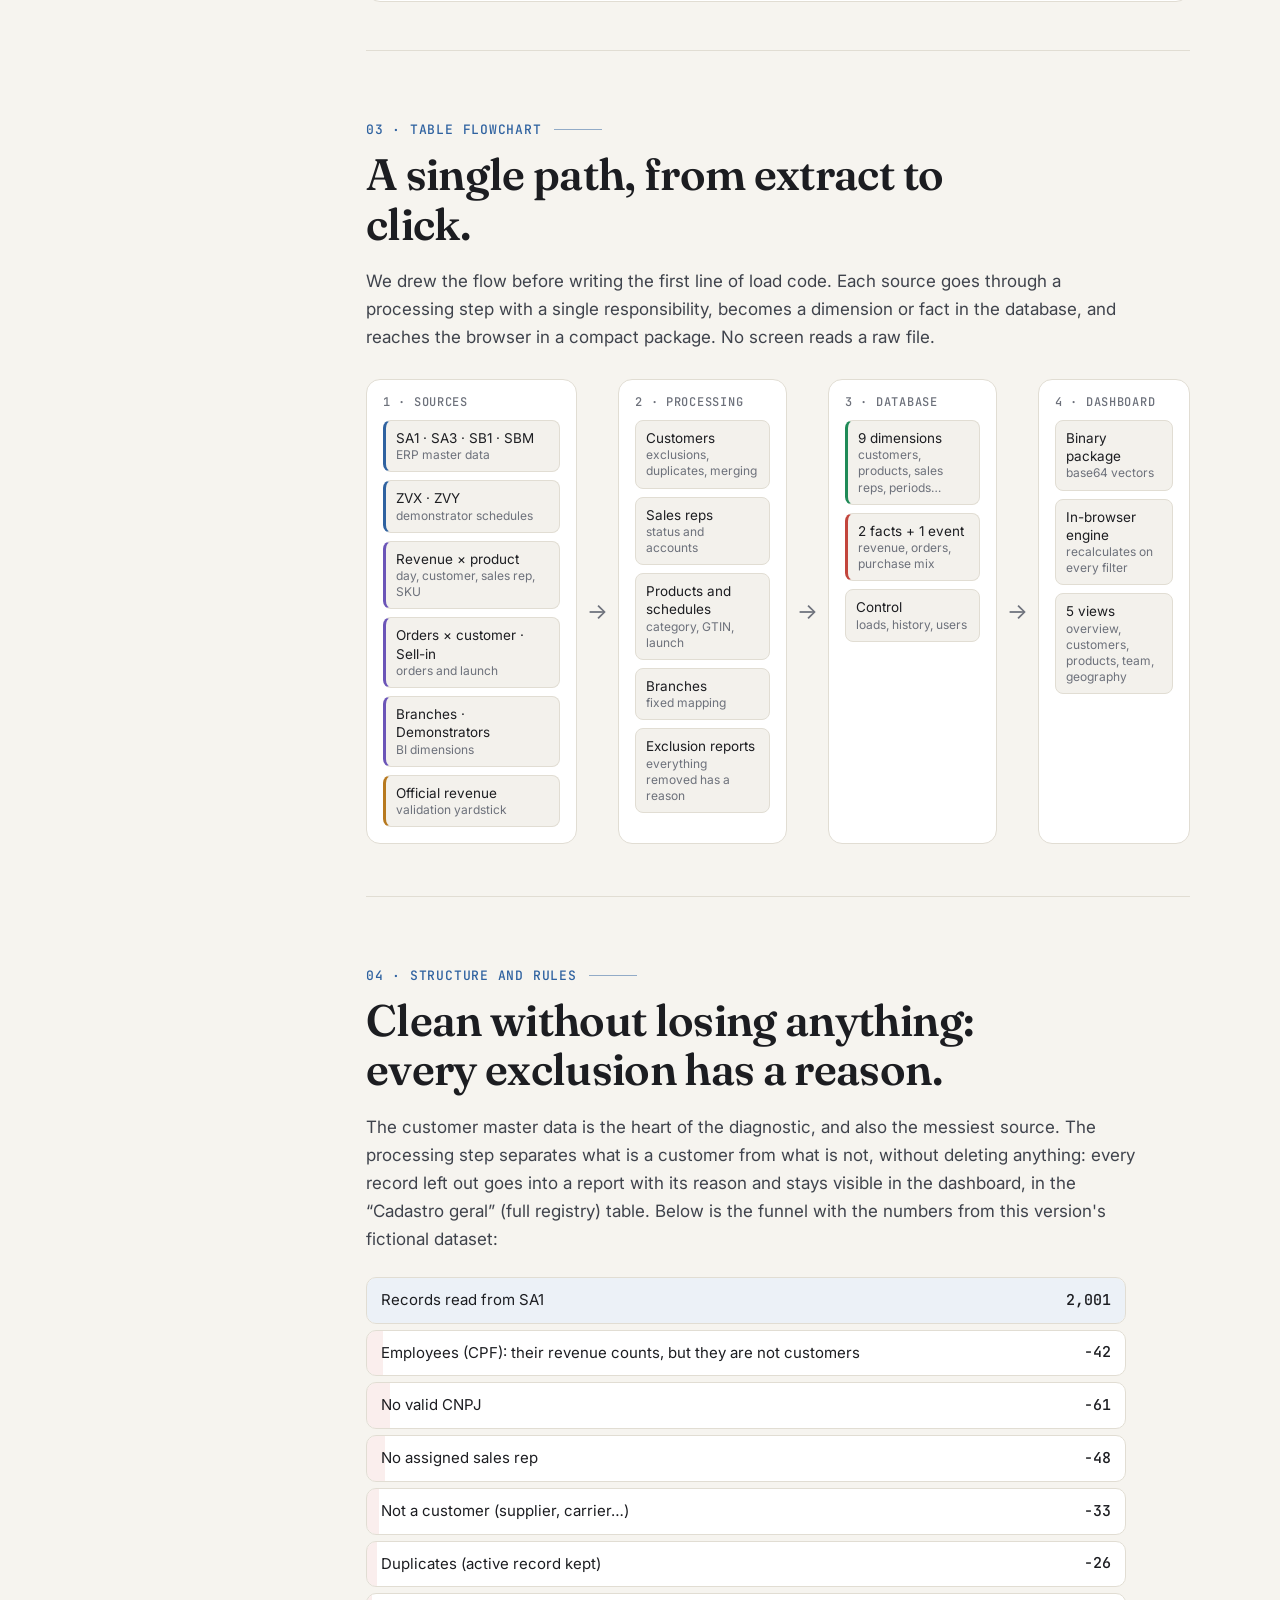
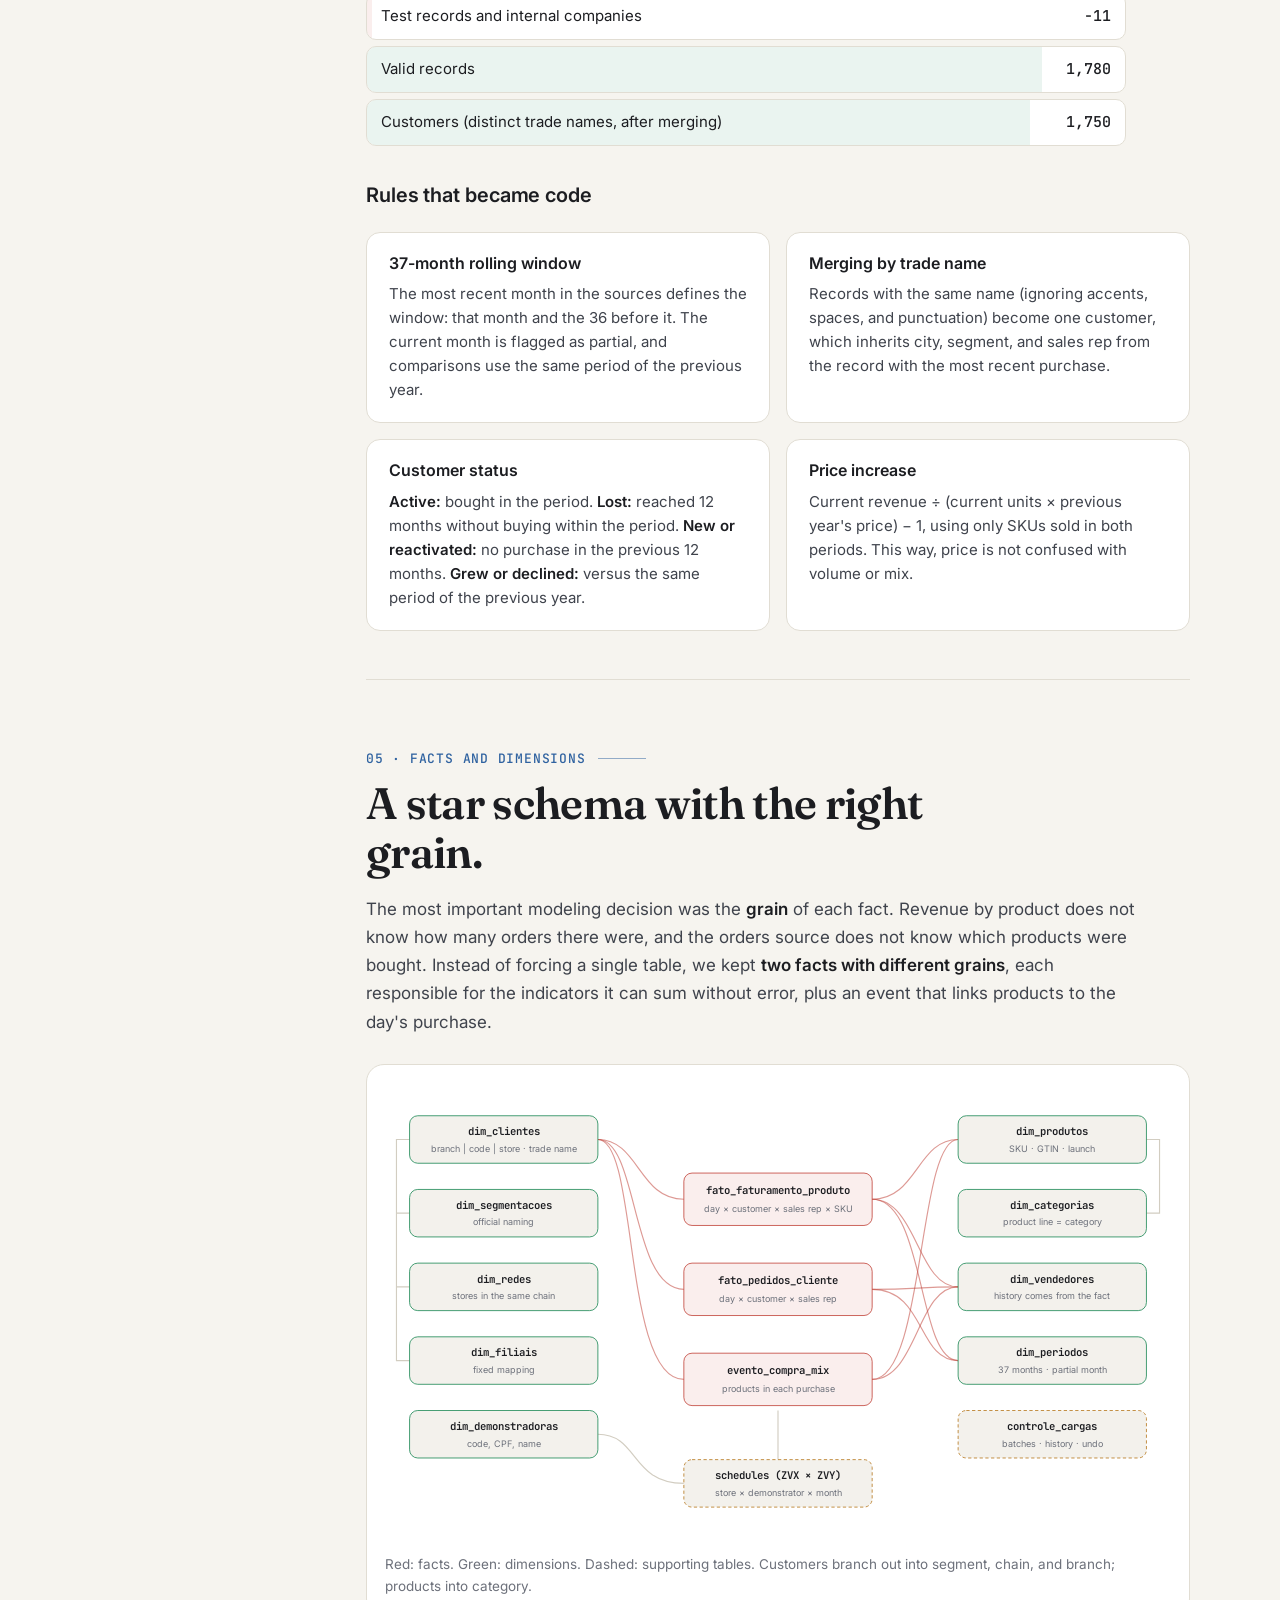
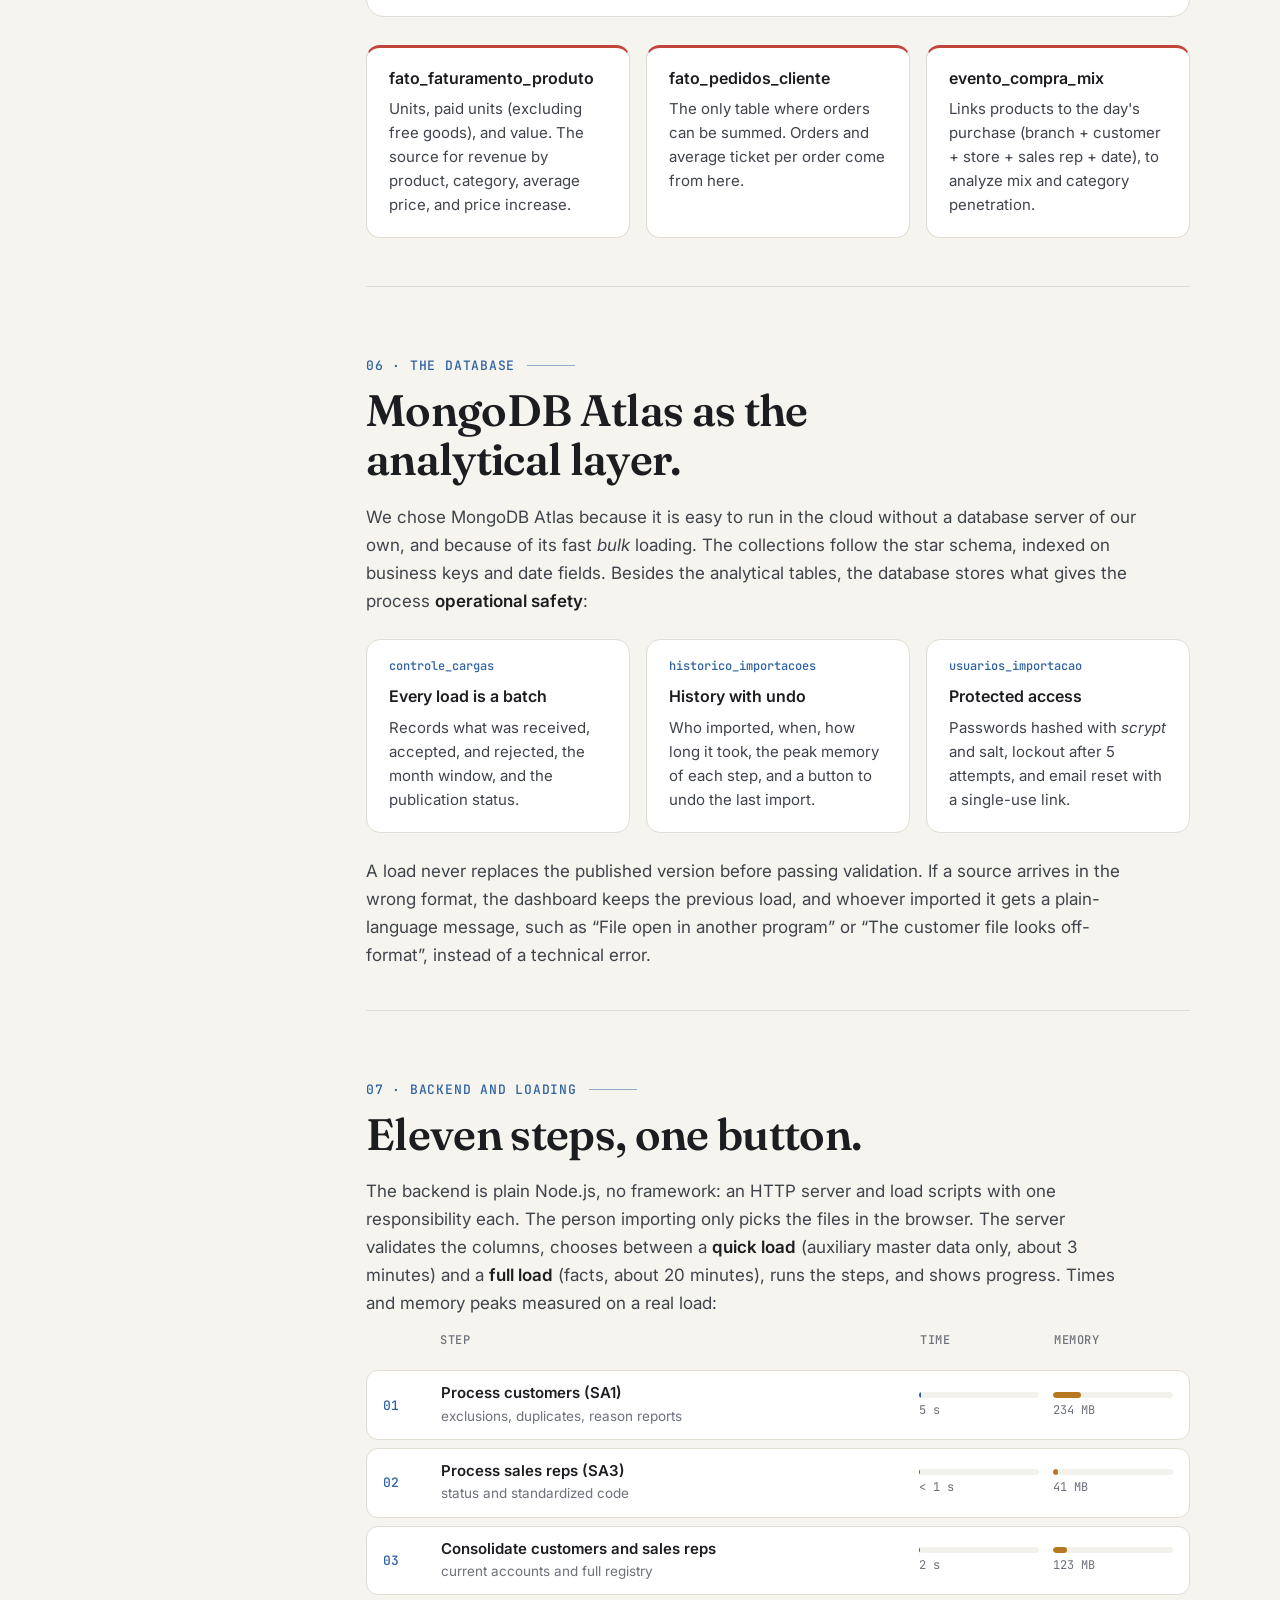
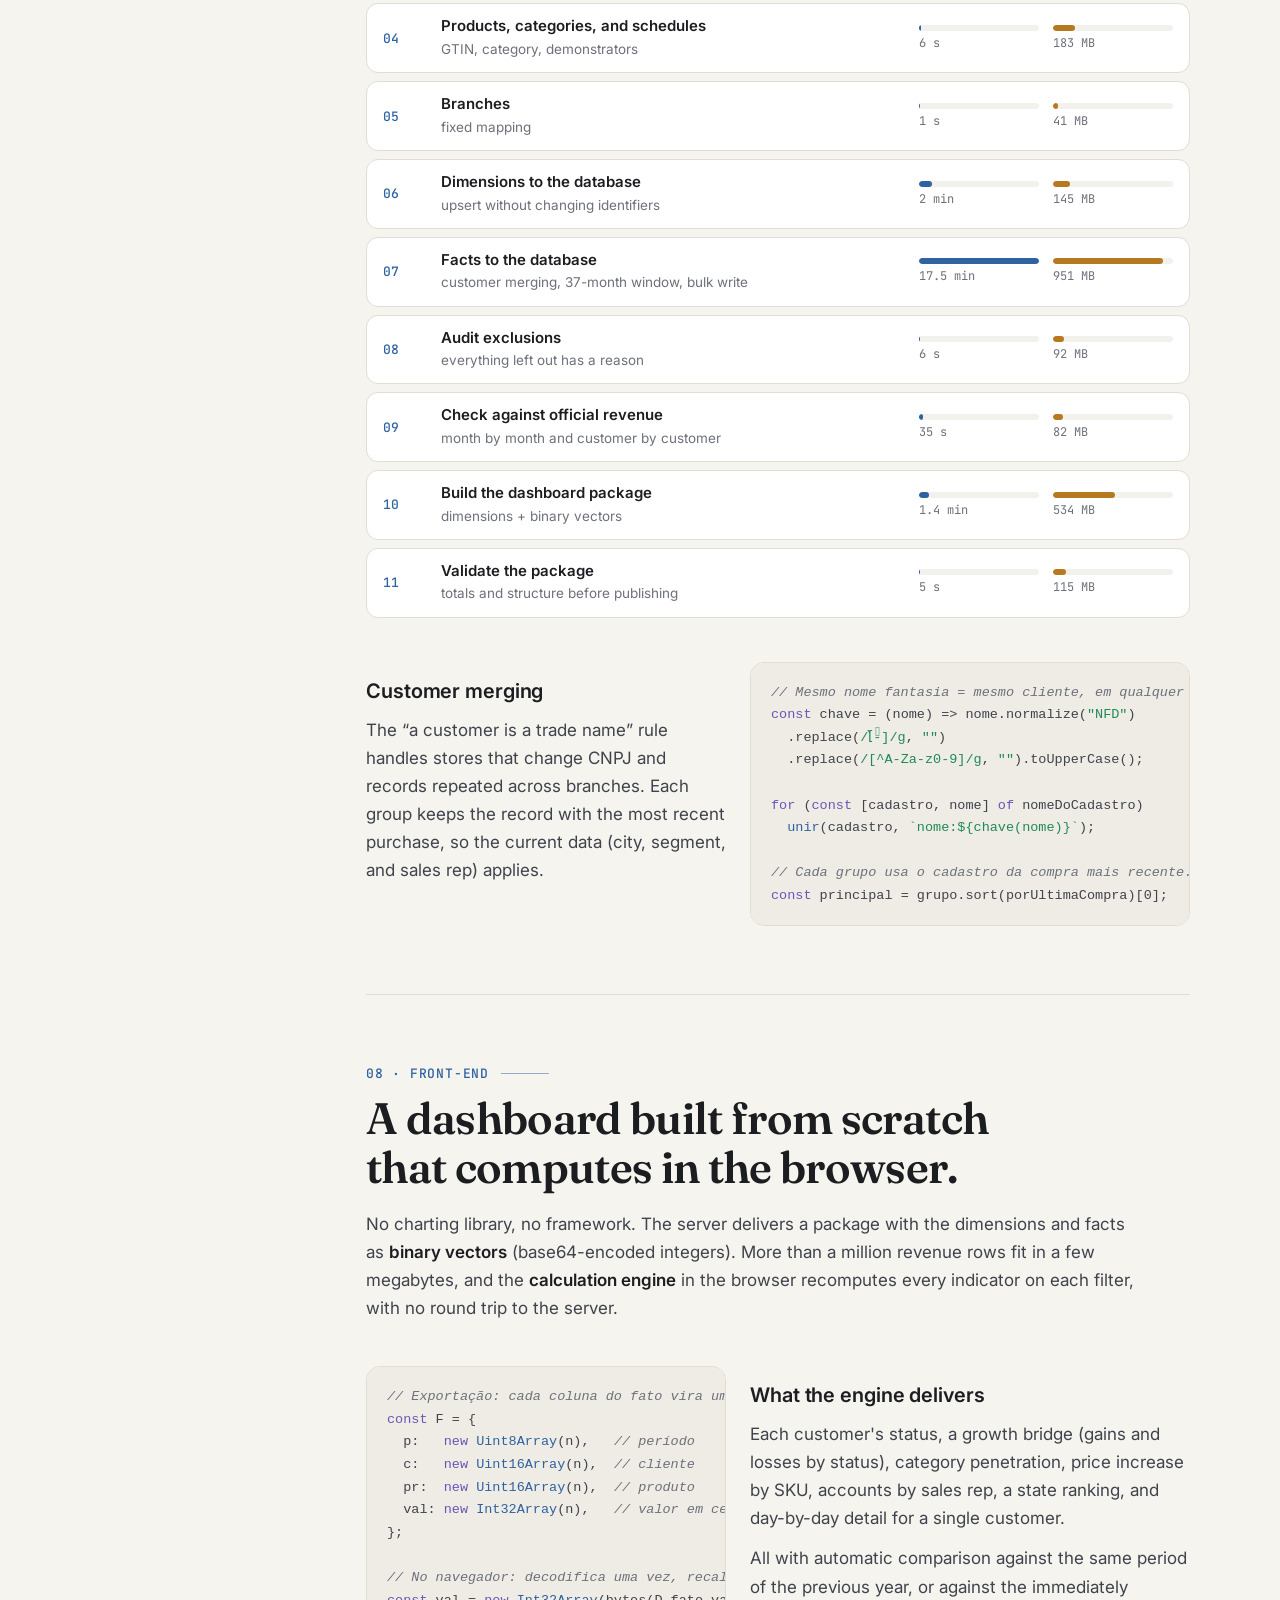
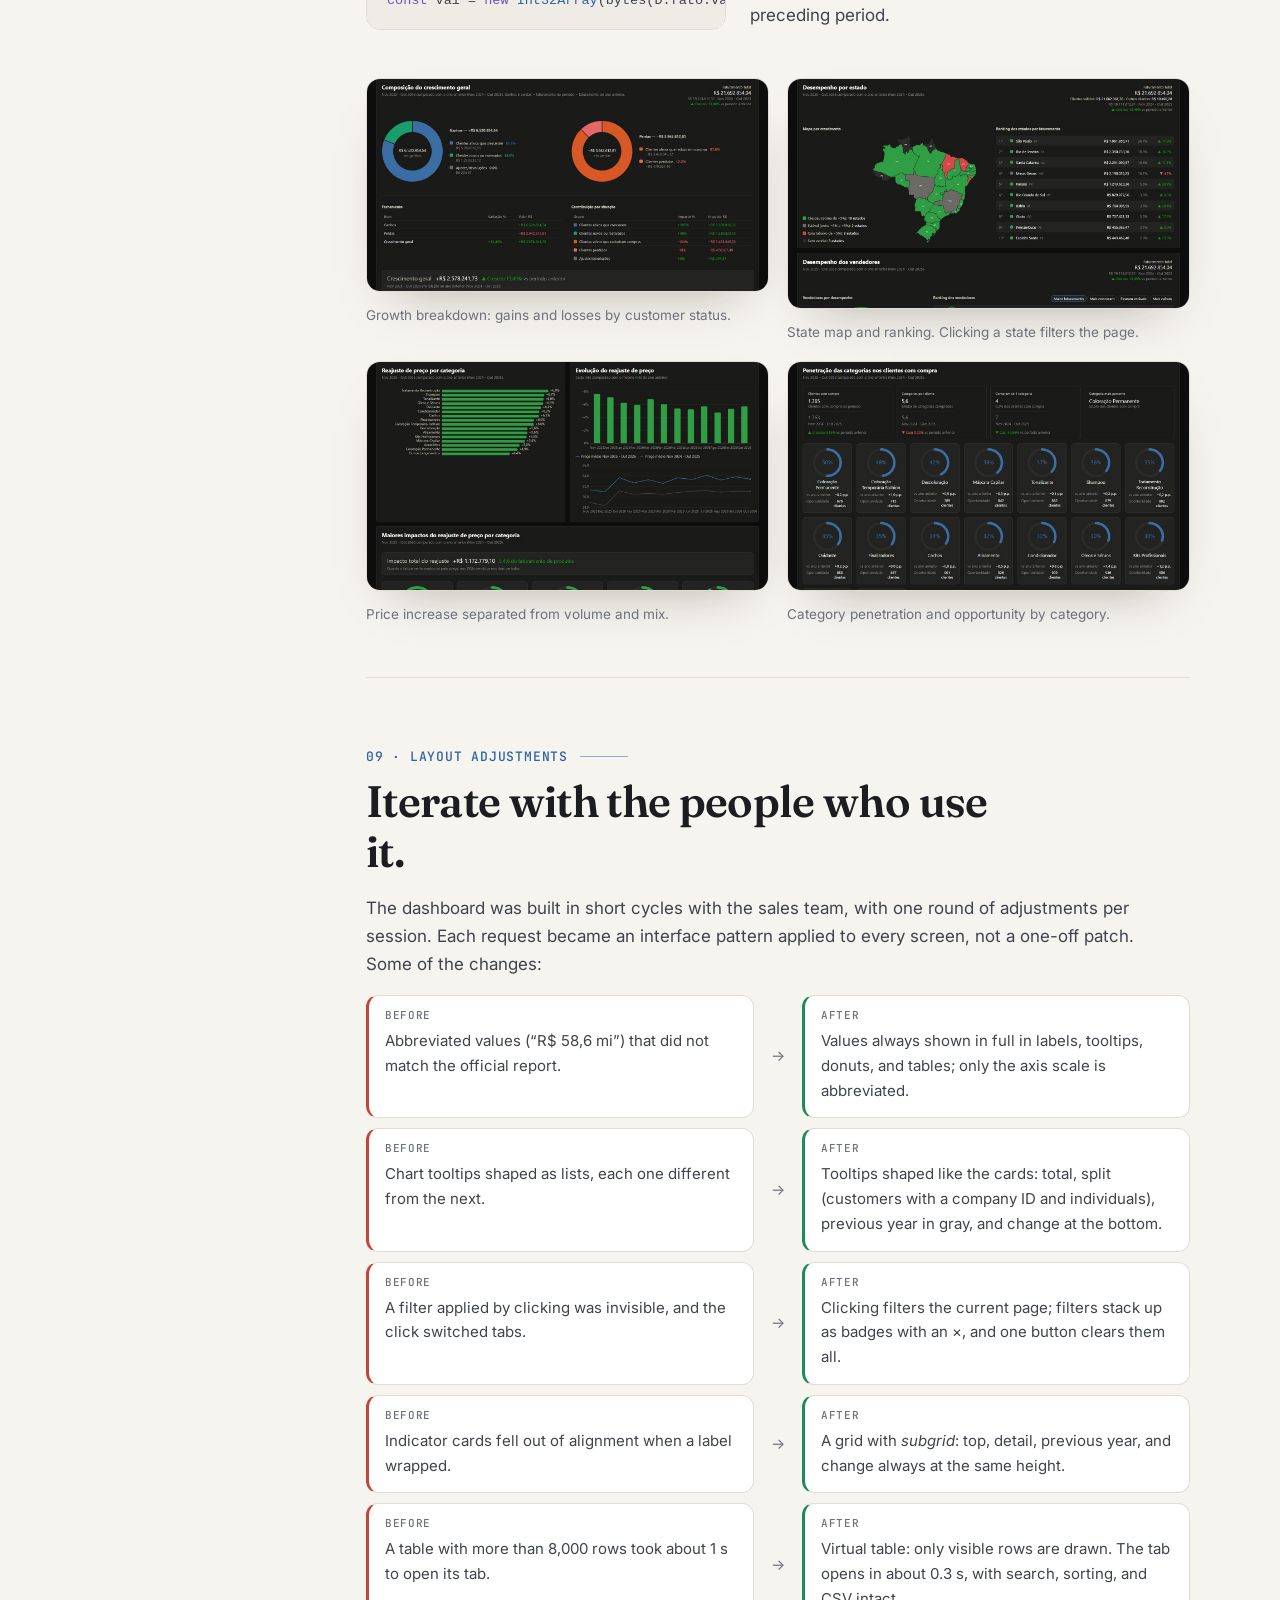
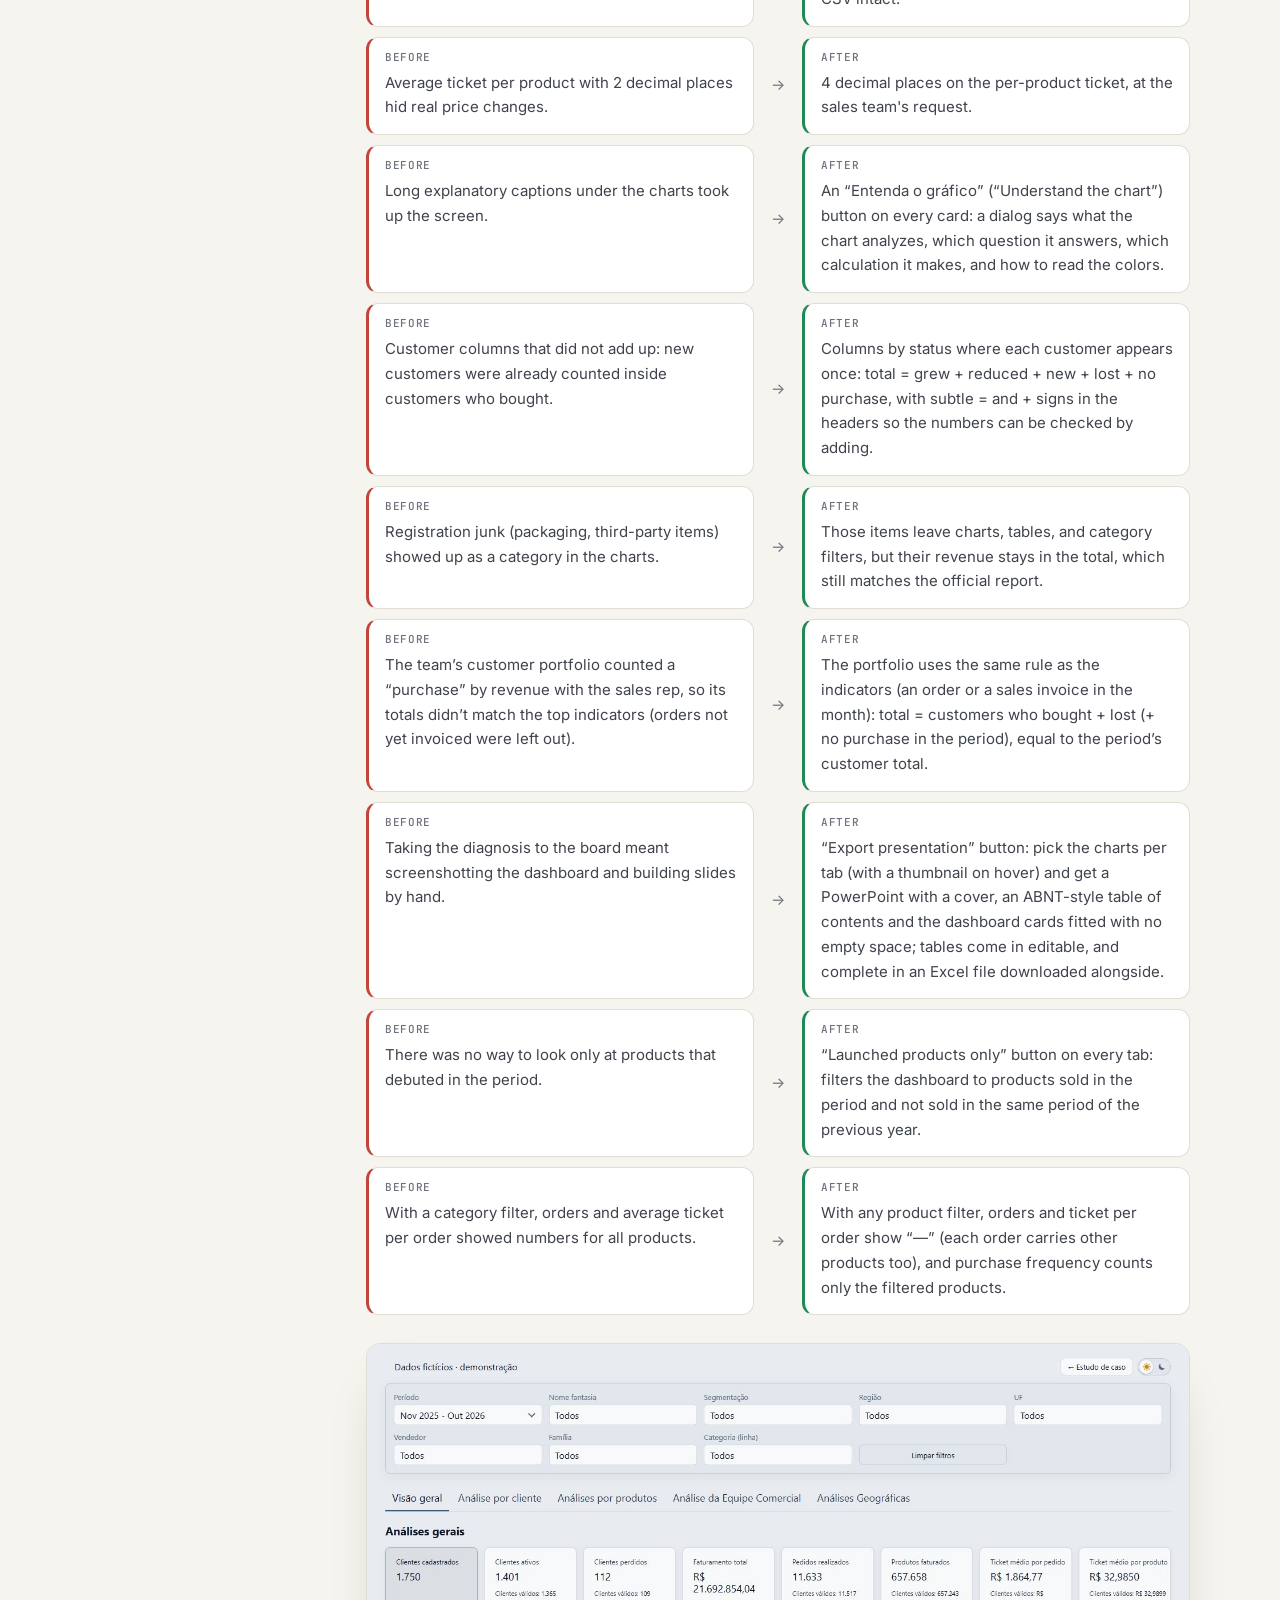
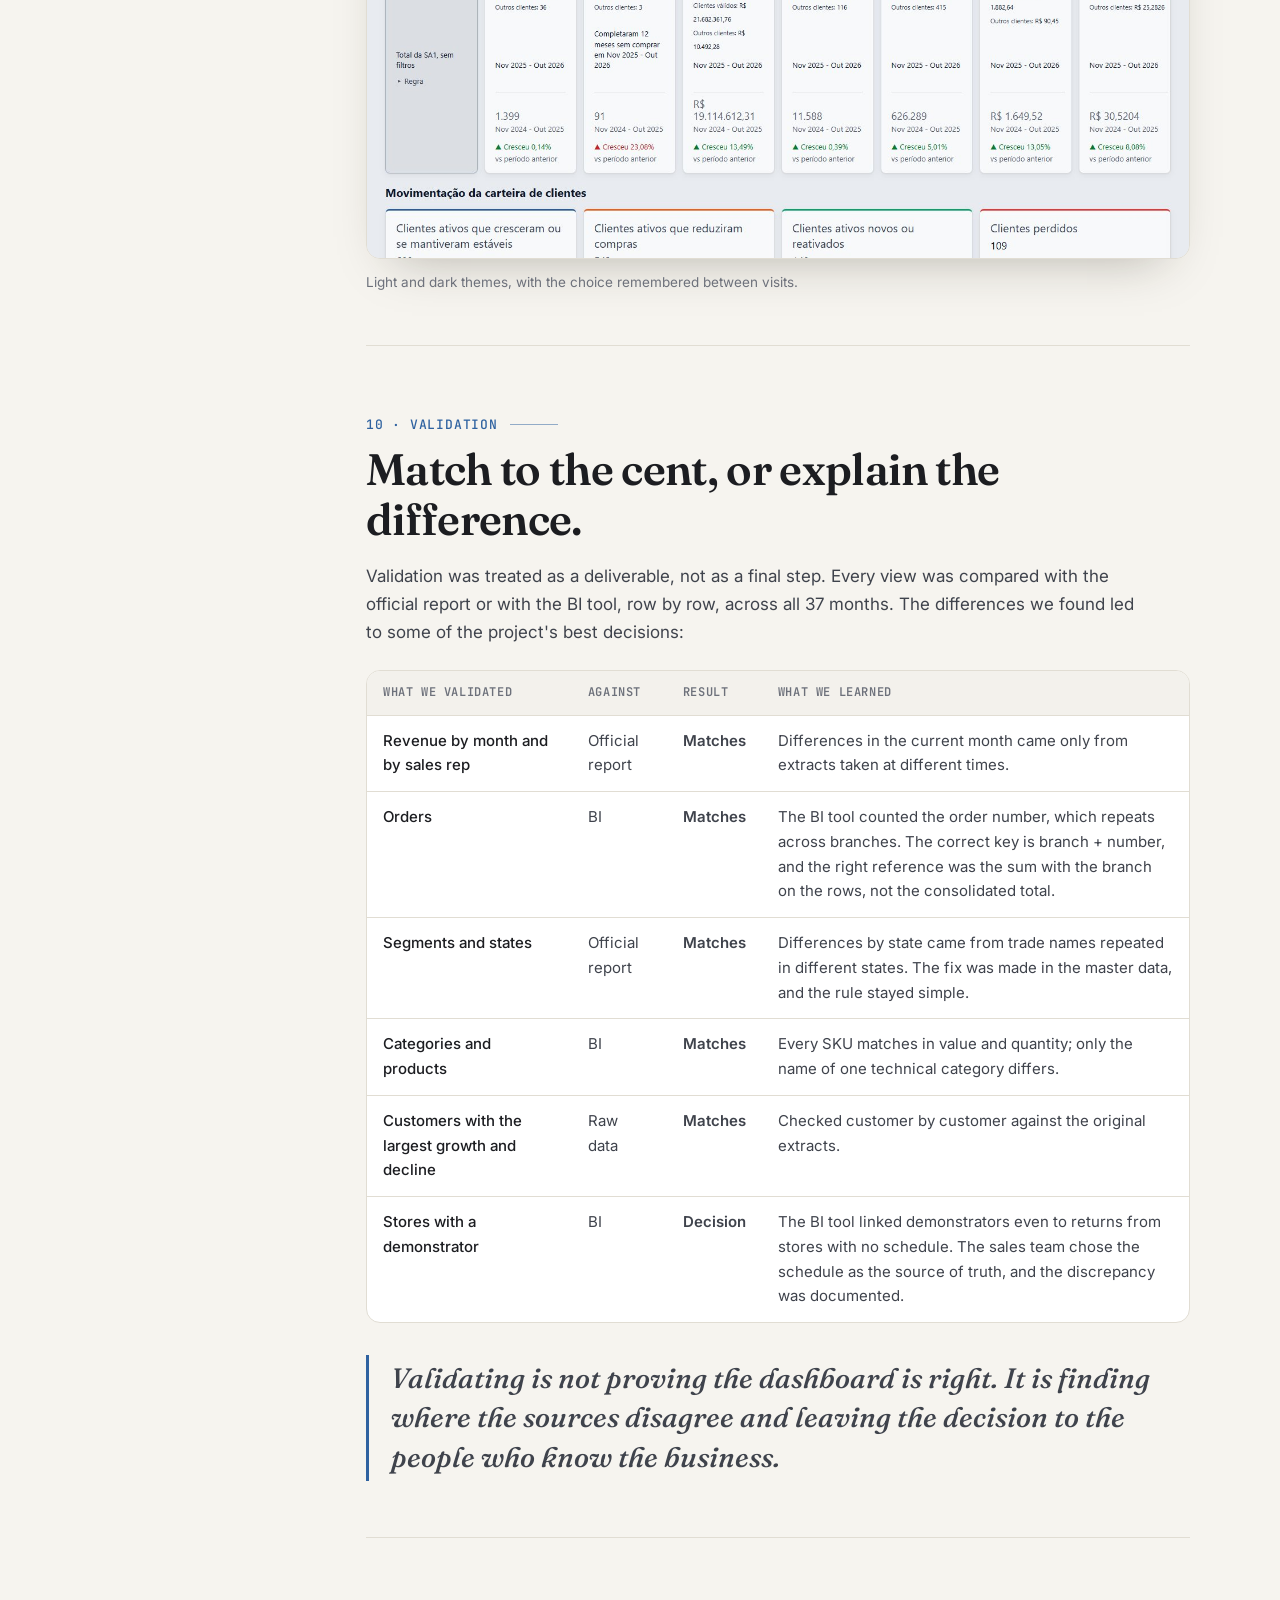
==== commit 494fd21c: "Painel: Exportar apresentação, Apenas produtos lançados e pedidos '—' com filtro de produto Painel c" ====
--- a/index.html
+++ b/index.html
@@ -328,6 +328,9 @@
             <div class="mudanca"><div class="antes"><b>Antes</b>Colunas de clientes que não somavam: os novos já estavam dentro dos clientes com compra.</div><div class="seta">→</div><div class="depois"><b>Depois</b>Colunas por situação em que cada cliente aparece uma vez: total = cresceram + reduziram + novos + perdidos + sem compra, com sinais sutis de = e + nos títulos para conferir somando.</div></div>
             <div class="mudanca"><div class="antes"><b>Antes</b>Lixo de cadastro (embalagens, itens de terceiros) aparecia como categoria nos gráficos.</div><div class="seta">→</div><div class="depois"><b>Depois</b>Esses itens saem de gráficos, tabelas e filtros de categoria, mas o faturamento continua no total, que segue batendo com o oficial.</div></div>
             <div class="mudanca"><div class="antes"><b>Antes</b>A carteira de clientes da equipe contava “comprou” pelo faturamento com o vendedor, e os totais não batiam com os indicadores do topo (pedidos ainda sem nota ficavam de fora).</div><div class="seta">→</div><div class="depois"><b>Depois</b>A carteira usa a mesma regra dos indicadores (pedido ou nota de venda no mês): total = clientes que compraram + perdidos (+ sem compra no período), igual ao total de clientes do período.</div></div>
+            <div class="mudanca"><div class="antes"><b>Antes</b>Para levar o diagnóstico à diretoria, era preciso tirar prints do painel e montar os slides à mão.</div><div class="seta">→</div><div class="depois"><b>Depois</b>Botão “Exportar apresentação”: escolhe os gráficos por aba (com miniatura ao passar o mouse) e gera um PowerPoint com capa, sumário no padrão ABNT e os cartões do painel encaixados sem espaços vazios; tabelas entram editáveis e completas numa planilha Excel baixada junto.</div></div>
+            <div class="mudanca"><div class="antes"><b>Antes</b>Não havia como olhar só os produtos que estrearam no período.</div><div class="seta">→</div><div class="depois"><b>Depois</b>Botão “Apenas produtos lançados” em todas as abas: filtra o painel pelos produtos vendidos no período e não vendidos no mesmo período do ano anterior.</div></div>
+            <div class="mudanca"><div class="antes"><b>Antes</b>Com filtro de categoria, pedidos e ticket médio por pedido mostravam números de todos os produtos.</div><div class="seta">→</div><div class="depois"><b>Depois</b>Com qualquer filtro de produto, pedidos e ticket por pedido ficam em “—” (cada pedido traz outros produtos), e frequência de compra passa a contar só os produtos filtrados.</div></div>
           </div>
           <figure class="revelar"><img src="assets/painel-tema-claro.jpg" alt="Painel no tema claro" loading="lazy" width="1440" height="900"><figcaption>Tema claro e escuro, com a escolha lembrada entre as visitas.</figcaption></figure>
         </section>
